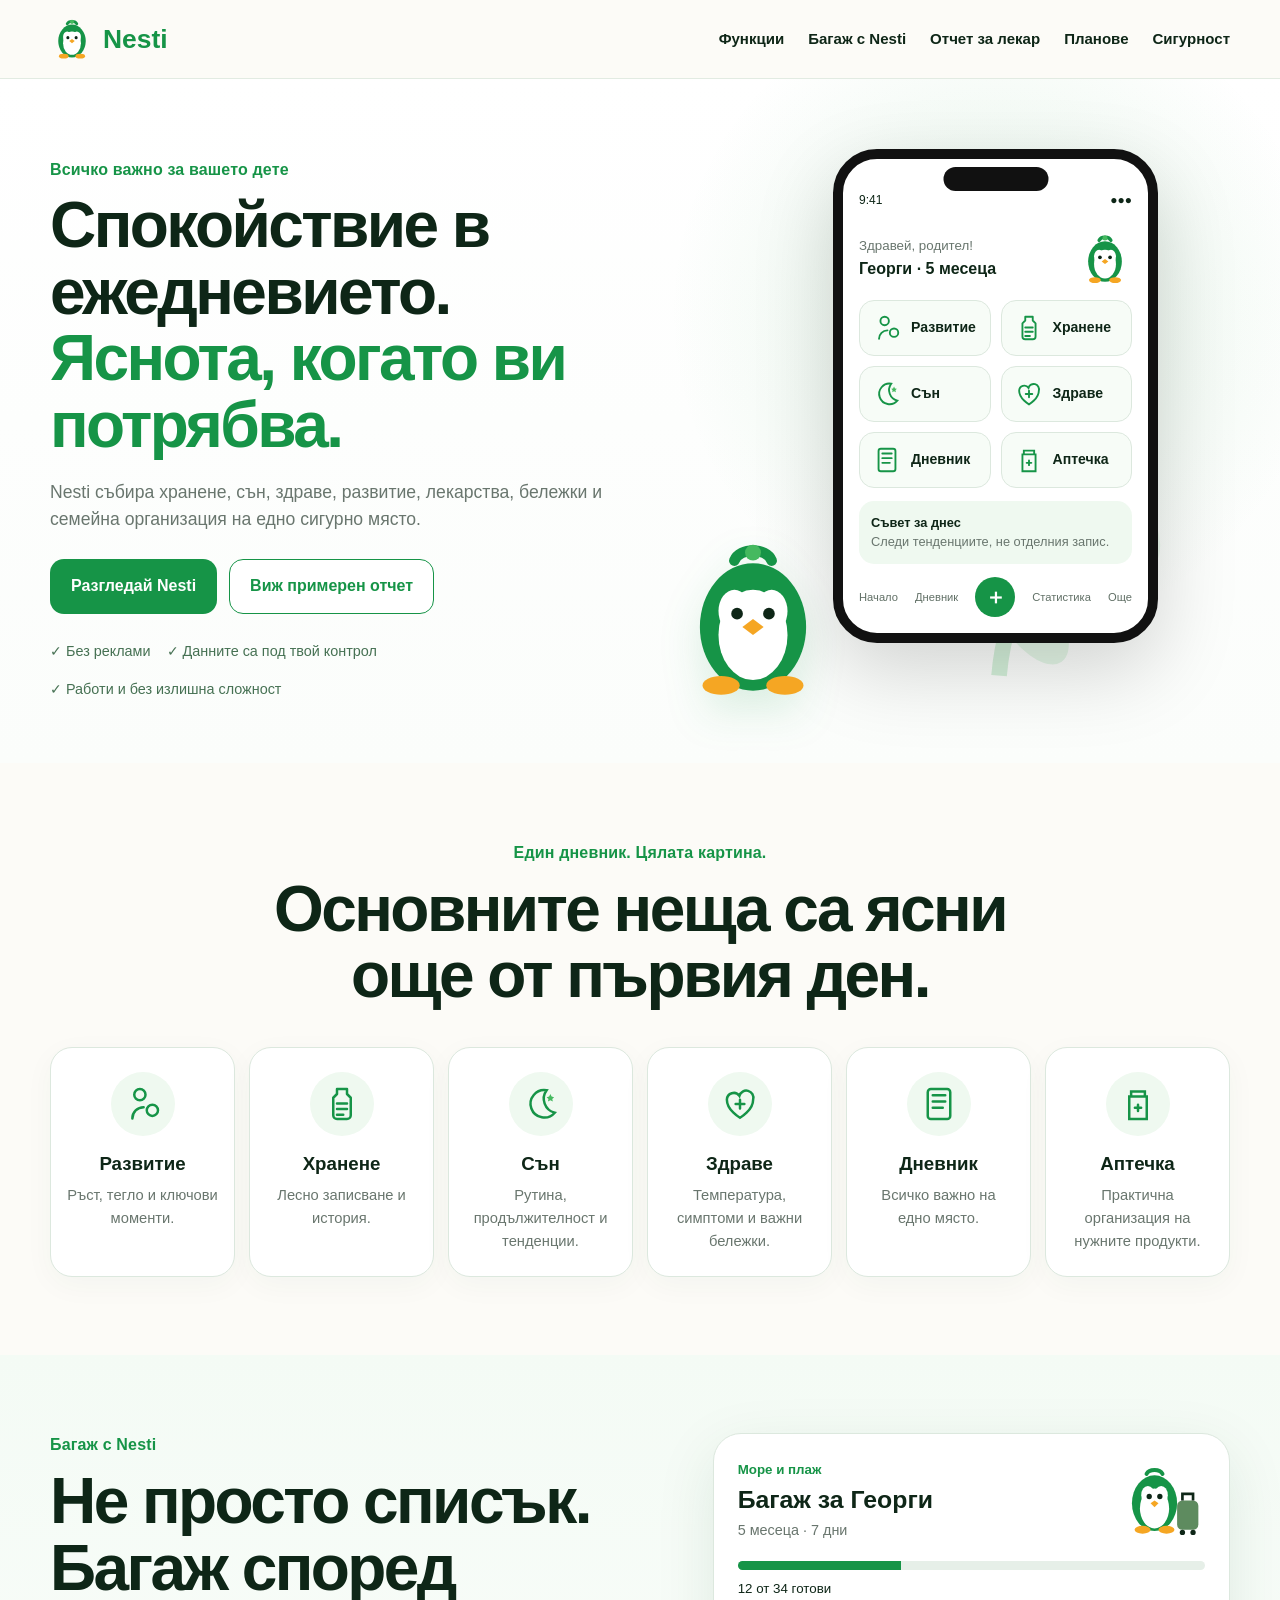
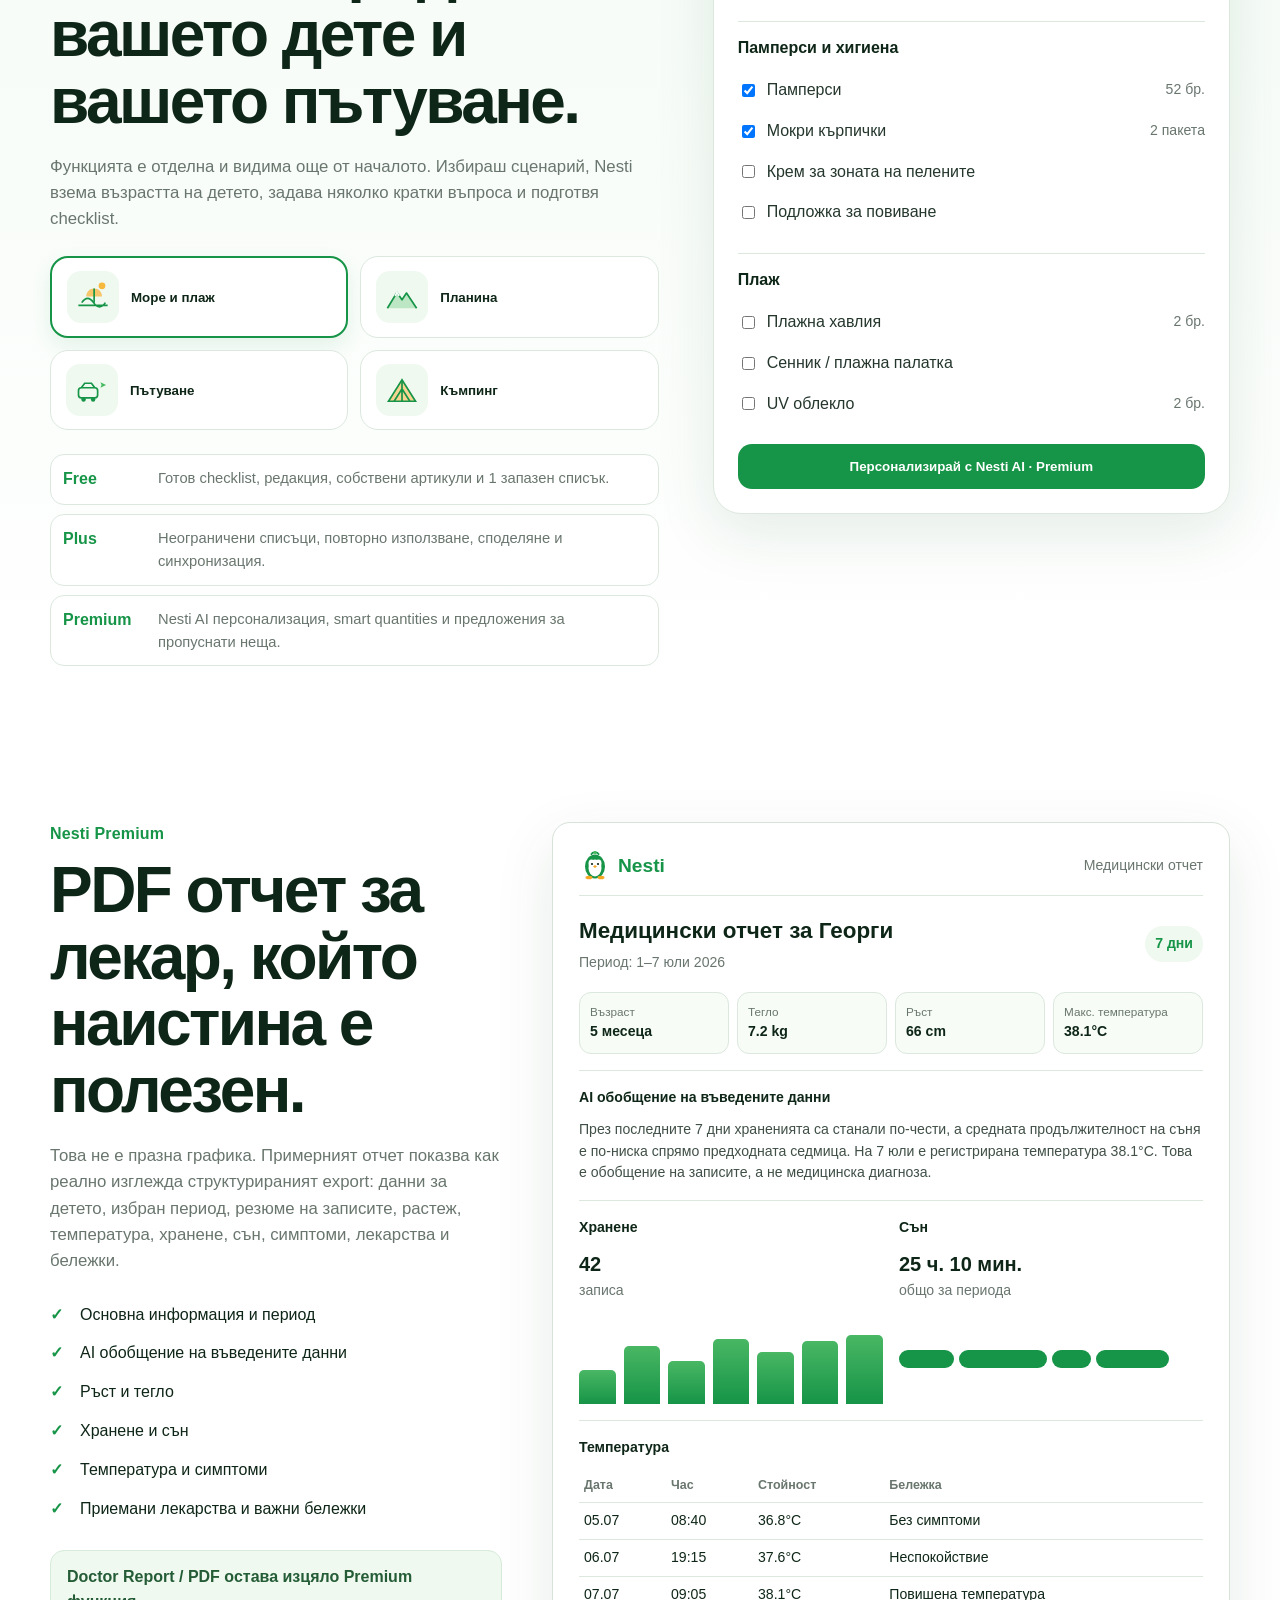
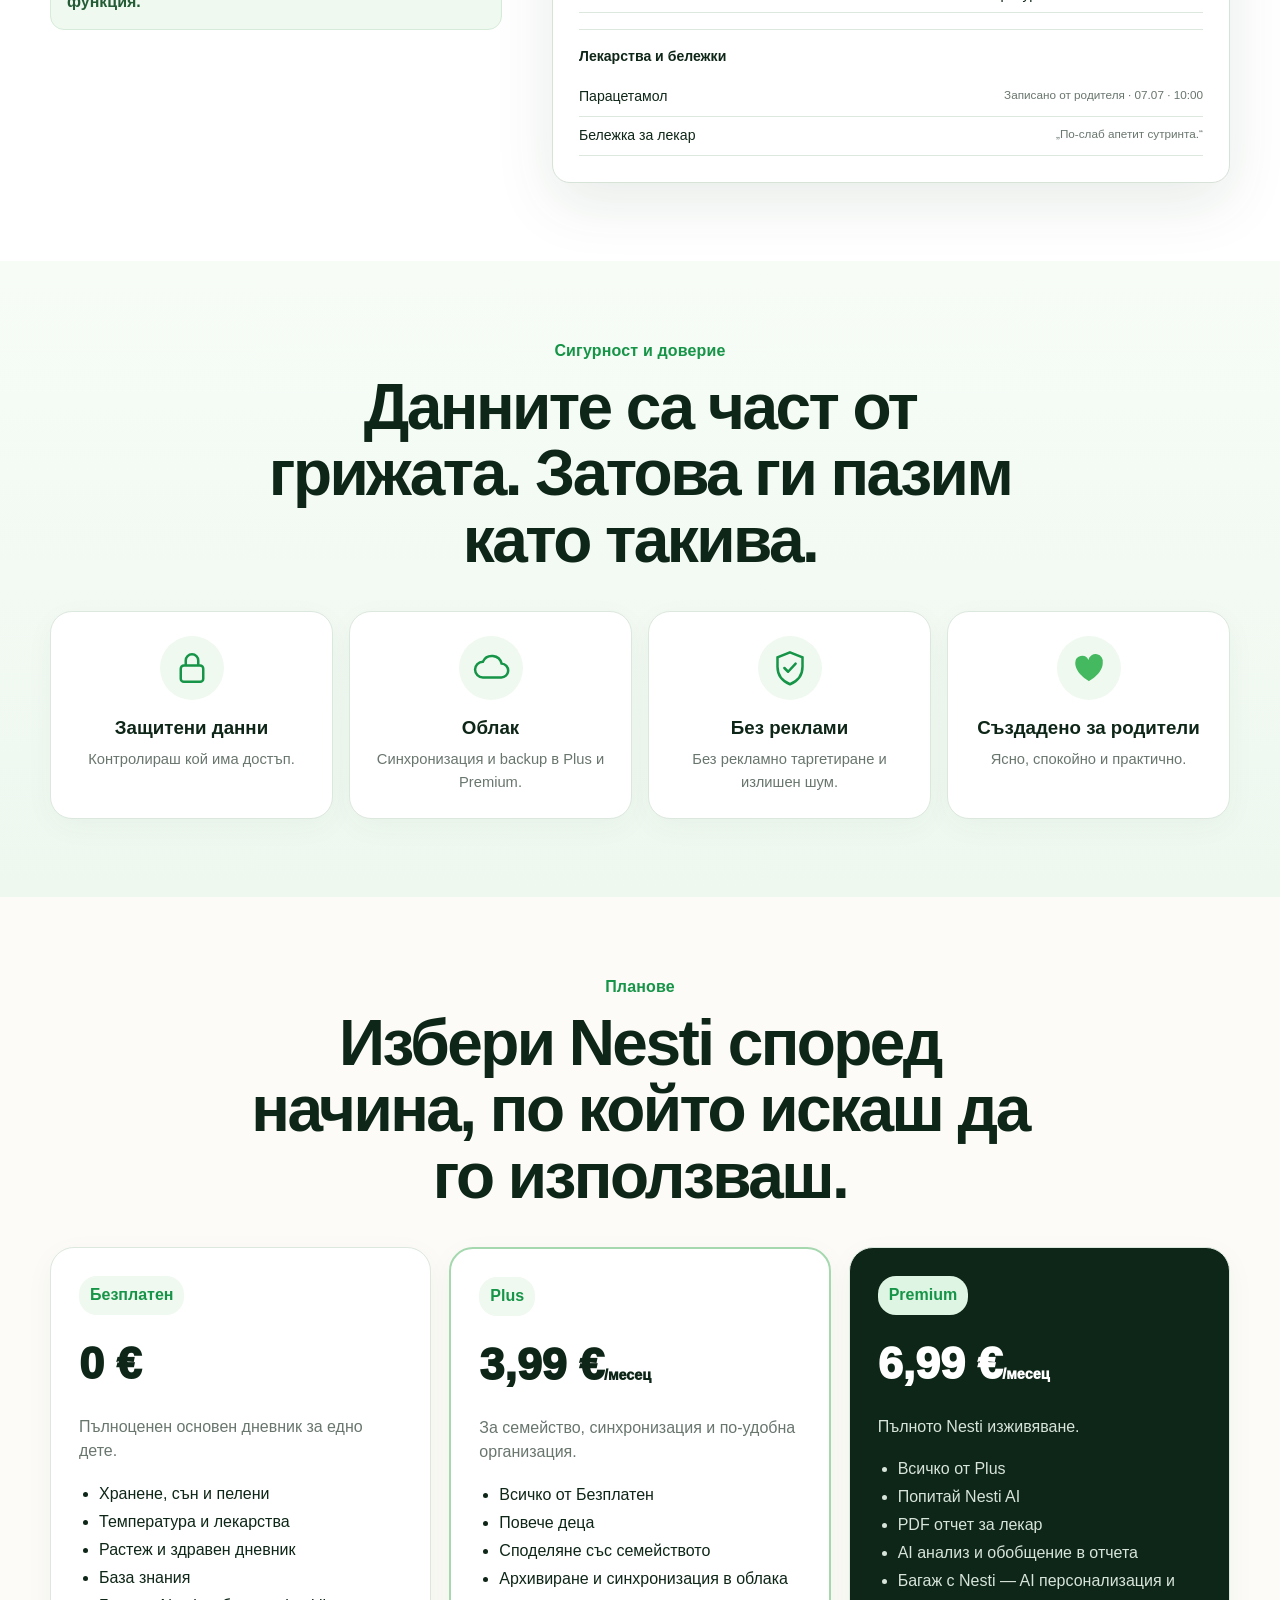
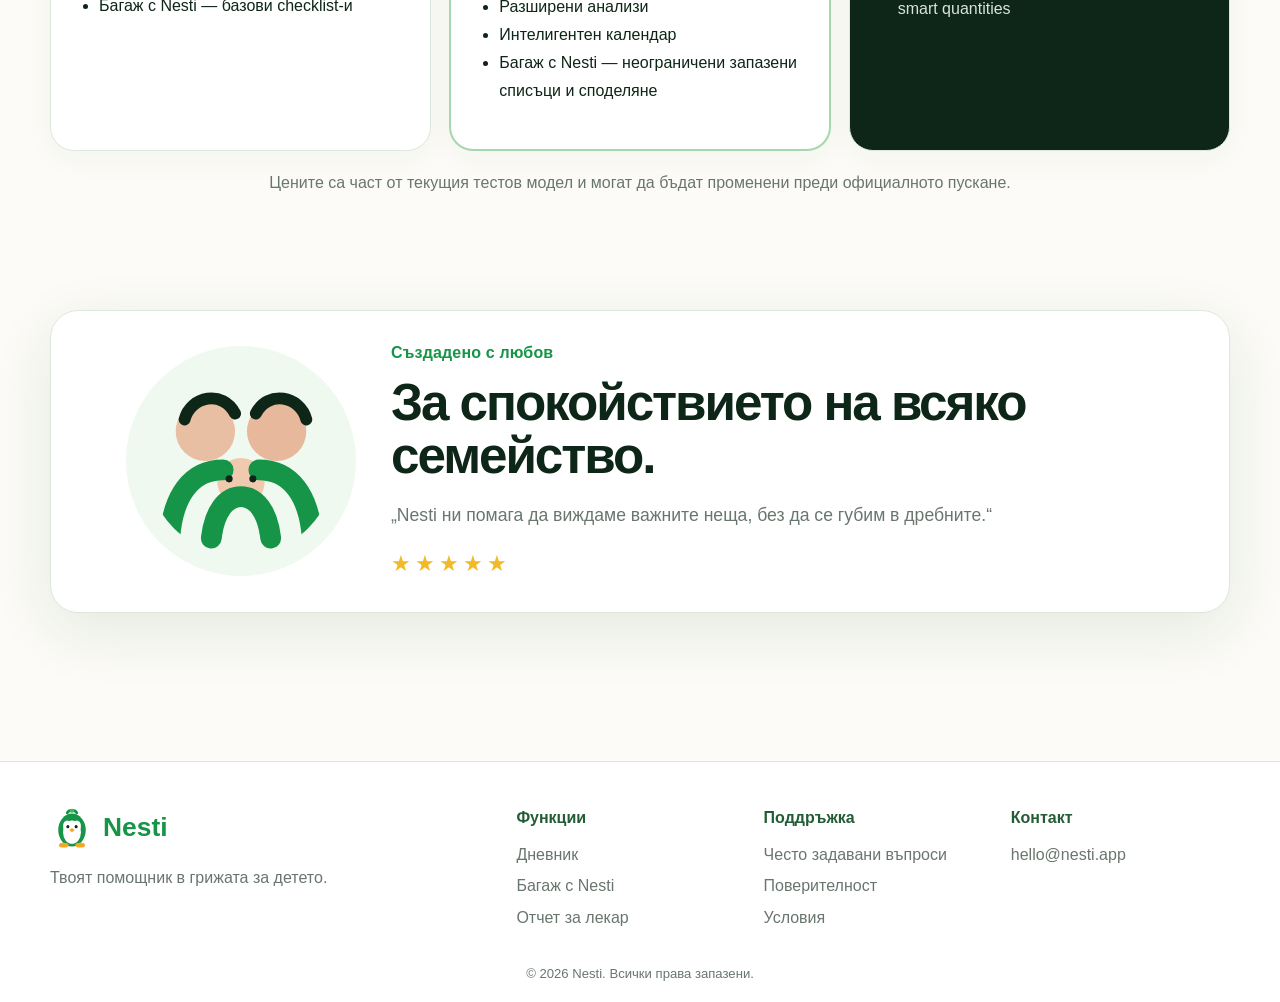
==== index.html @ 702dc248 "Add files via upload" ====
<!doctype html>
<html lang="bg">
<head>
<meta charset="utf-8">
<meta name="viewport" content="width=device-width,initial-scale=1,viewport-fit=cover">
<meta name="description" content="Nesti — помощник за родители: дневник, анализи, Багаж с Nesti и Premium PDF отчет за лекар.">
<title>Nesti — Твоят помощник в грижата за детето</title>
<link rel="stylesheet" href="styles.css">
</head>
<body>
<header class="site-header">
  <div class="container nav">
    <a class="brand" href="#home">
      <img src="assets/illustrations/nesti-mascot.svg" alt="">
      <span>Nesti</span>
    </a>
    <nav class="desktop-nav">
      <a href="#features">Функции</a>
      <a href="#packing">Багаж с Nesti</a>
      <a href="#doctor">Отчет за лекар</a>
      <a href="#pricing">Планове</a>
      <a href="#security">Сигурност</a>
    </nav>
    <button class="menu-btn" aria-label="Меню" aria-expanded="false"><span></span><span></span><span></span></button>
  </div>
  <nav class="mobile-nav">
    <a href="#features">Функции</a><a href="#packing">Багаж с Nesti</a><a href="#doctor">Отчет за лекар</a><a href="#pricing">Планове</a><a href="#security">Сигурност</a>
  </nav>
</header>

<main>
<section class="hero" id="home">
  <div class="container hero-grid">
    <div class="hero-copy">
      <span class="kicker">Всичко важно за вашето дете</span>
      <h1>Спокойствие в ежедневието.<br><strong>Яснота, когато ви потрябва.</strong></h1>
      <p>Nesti събира хранене, сън, здраве, развитие, лекарства, бележки и семейна организация на едно сигурно място.</p>
      <div class="hero-actions">
        <a class="btn primary" href="#pricing">Разгледай Nesti</a>
        <a class="btn ghost" href="#doctor">Виж примерен отчет</a>
      </div>
      <div class="trust-line"><span>✓ Без реклами</span><span>✓ Данните са под твой контрол</span><span>✓ Работи и без излишна сложност</span></div>
    </div>

    <div class="hero-stage">
      <img class="hero-leaves" src="assets/illustrations/leaves.svg" alt="">
      <div class="phone">
        <div class="phone-top"><span>9:41</span><span>●●●</span></div>
        <div class="app-head">
          <div><small>Здравей, родител!</small><strong>Георги · 5 месеца</strong></div>
          <img src="assets/illustrations/nesti-mascot.svg" alt="">
        </div>
        <div class="app-grid">
          <div><img src="assets/icons/development.svg"><span>Развитие</span></div>
          <div><img src="assets/icons/feeding.svg"><span>Хранене</span></div>
          <div><img src="assets/icons/sleep.svg"><span>Сън</span></div>
          <div><img src="assets/icons/health.svg"><span>Здраве</span></div>
          <div><img src="assets/icons/diary.svg"><span>Дневник</span></div>
          <div><img src="assets/icons/pharmacy.svg"><span>Аптечка</span></div>
        </div>
        <div class="phone-tip"><b>Съвет за днес</b><span>Следи тенденциите, не отделния запис.</span></div>
        <div class="phone-nav"><span>Начало</span><span>Дневник</span><b>＋</b><span>Статистика</span><span>Още</span></div>
      </div>
      <img class="hero-mascot" src="assets/illustrations/nesti-mascot.svg" alt="Nesti талисман">
    </div>
  </div>
</section>

<section class="features" id="features">
  <div class="container">
    <div class="section-head">
      <span class="kicker">Един дневник. Цялата картина.</span>
      <h2>Основните неща са ясни още от първия ден.</h2>
    </div>
    <div class="feature-grid">
      <article><img src="assets/icons/development.svg"><h3>Развитие</h3><p>Ръст, тегло и ключови моменти.</p></article>
      <article><img src="assets/icons/feeding.svg"><h3>Хранене</h3><p>Лесно записване и история.</p></article>
      <article><img src="assets/icons/sleep.svg"><h3>Сън</h3><p>Рутина, продължителност и тенденции.</p></article>
      <article><img src="assets/icons/health.svg"><h3>Здраве</h3><p>Температура, симптоми и важни бележки.</p></article>
      <article><img src="assets/icons/diary.svg"><h3>Дневник</h3><p>Всичко важно на едно място.</p></article>
      <article><img src="assets/icons/pharmacy.svg"><h3>Аптечка</h3><p>Практична организация на нужните продукти.</p></article>
    </div>
  </div>
</section>

<section class="packing" id="packing">
  <div class="container packing-layout">
    <div class="packing-copy">
      <span class="kicker">Багаж с Nesti</span>
      <h2>Не просто списък. Багаж според вашето дете и вашето пътуване.</h2>
      <p>Функцията е отделна и видима още от началото. Избираш сценарий, Nesti взема възрастта на детето, задава няколко кратки въпроса и подготвя checklist.</p>

      <div class="packing-scenarios">
        <button class="scenario active" data-scenario="beach"><img src="assets/icons/beach.svg"><span>Море и плаж</span></button>
        <button class="scenario" data-scenario="mountain"><img src="assets/icons/mountain.svg"><span>Планина</span></button>
        <button class="scenario" data-scenario="travel"><img src="assets/icons/travel.svg"><span>Пътуване</span></button>
        <button class="scenario" data-scenario="camping"><img src="assets/icons/camping.svg"><span>Къмпинг</span></button>
      </div>

      <div class="packing-plan">
        <div><b>Free</b><span>Готов checklist, редакция, собствени артикули и 1 запазен списък.</span></div>
        <div><b>Plus</b><span>Неограничени списъци, повторно използване, споделяне и синхронизация.</span></div>
        <div><b>Premium</b><span>Nesti AI персонализация, smart quantities и предложения за пропуснати неща.</span></div>
      </div>
    </div>

    <div class="packing-demo">
      <div class="packing-demo-head">
        <div><small id="scenarioLabel">Море и плаж</small><strong>Багаж за Георги</strong><span>5 месеца · 7 дни</span></div>
        <img src="assets/illustrations/packing-mascot.svg" alt="">
      </div>
      <div class="progress"><span style="width:35%"></span></div>
      <small>12 от 34 готови</small>
      <div class="check-group">
        <h4>Памперси и хигиена</h4>
        <label><input type="checkbox" checked> Памперси <em>52 бр.</em></label>
        <label><input type="checkbox" checked> Мокри кърпички <em>2 пакета</em></label>
        <label><input type="checkbox"> Крем за зоната на пелените</label>
        <label><input type="checkbox"> Подложка за повиване</label>
      </div>
      <div class="check-group">
        <h4 id="scenarioCategory">Плаж</h4>
        <label><input type="checkbox"> Плажна хавлия <em>2 бр.</em></label>
        <label><input type="checkbox"> Сенник / плажна палатка</label>
        <label><input type="checkbox"> UV облекло <em>2 бр.</em></label>
      </div>
      <button class="btn primary full">Персонализирай с Nesti AI · Premium</button>
    </div>
  </div>
</section>

<section class="doctor" id="doctor">
  <div class="container doctor-grid">
    <div class="doctor-copy">
      <span class="kicker">Nesti Premium</span>
      <h2>PDF отчет за лекар, който наистина е полезен.</h2>
      <p>Това не е празна графика. Примерният отчет показва как реално изглежда структурираният export: данни за детето, избран период, резюме на записите, растеж, температура, хранене, сън, симптоми, лекарства и бележки.</p>
      <ul class="clean-list">
        <li>Основна информация и период</li>
        <li>AI обобщение на въведените данни</li>
        <li>Ръст и тегло</li>
        <li>Хранене и сън</li>
        <li>Температура и симптоми</li>
        <li>Приемани лекарства и важни бележки</li>
      </ul>
      <div class="premium-note">Doctor Report / PDF остава изцяло Premium функция.</div>
    </div>

    <div class="report">
      <div class="report-header">
        <div class="report-brand"><img src="assets/illustrations/nesti-mascot.svg"><span>Nesti</span></div>
        <span>Медицински отчет</span>
      </div>

      <div class="report-title">
        <div><h3>Медицински отчет за Георги</h3><p>Период: 1–7 юли 2026</p></div>
        <div class="report-badge">7 дни</div>
      </div>

      <div class="report-meta">
        <div><small>Възраст</small><b>5 месеца</b></div>
        <div><small>Тегло</small><b>7.2 kg</b></div>
        <div><small>Ръст</small><b>66 cm</b></div>
        <div><small>Макс. температура</small><b>38.1°C</b></div>
      </div>

      <div class="report-section">
        <h4>AI обобщение на въведените данни</h4>
        <p>През последните 7 дни храненията са станали по-чести, а средната продължителност на съня е по-ниска спрямо предходната седмица. На 7 юли е регистрирана температура 38.1°C. Това е обобщение на записите, а не медицинска диагноза.</p>
      </div>

      <div class="report-section two-col">
        <div>
          <h4>Хранене</h4>
          <div class="metric"><b>42</b><span>записа</span></div>
          <div class="bars"><i style="height:38%"></i><i style="height:64%"></i><i style="height:48%"></i><i style="height:72%"></i><i style="height:58%"></i><i style="height:70%"></i><i style="height:76%"></i></div>
        </div>
        <div>
          <h4>Сън</h4>
          <div class="metric"><b>25 ч. 10 мин.</b><span>общо за периода</span></div>
          <div class="sleep-strip"><i style="width:18%"></i><i style="width:29%"></i><i style="width:13%"></i><i style="width:24%"></i></div>
        </div>
      </div>

      <div class="report-section">
        <h4>Температура</h4>
        <table><thead><tr><th>Дата</th><th>Час</th><th>Стойност</th><th>Бележка</th></tr></thead>
        <tbody><tr><td>05.07</td><td>08:40</td><td>36.8°C</td><td>Без симптоми</td></tr>
        <tr><td>06.07</td><td>19:15</td><td>37.6°C</td><td>Неспокойствие</td></tr>
        <tr><td>07.07</td><td>09:05</td><td>38.1°C</td><td>Повишена температура</td></tr></tbody></table>
      </div>

      <div class="report-section">
        <h4>Лекарства и бележки</h4>
        <div class="medicine-row"><span>Парацетамол</span><small>Записано от родителя · 07.07 · 10:00</small></div>
        <div class="medicine-row"><span>Бележка за лекар</span><small>„По-слаб апетит сутринта.“</small></div>
      </div>
    </div>
  </div>
</section>

<section class="security" id="security">
  <div class="container">
    <div class="section-head"><span class="kicker">Сигурност и доверие</span><h2>Данните са част от грижата. Затова ги пазим като такива.</h2></div>
    <div class="security-grid">
      <article><img src="assets/icons/lock.svg"><h3>Защитени данни</h3><p>Контролираш кой има достъп.</p></article>
      <article><img src="assets/icons/cloud.svg"><h3>Облак</h3><p>Синхронизация и backup в Plus и Premium.</p></article>
      <article><img src="assets/icons/shield.svg"><h3>Без реклами</h3><p>Без рекламно таргетиране и излишен шум.</p></article>
      <article><img src="assets/icons/heart.svg"><h3>Създадено за родители</h3><p>Ясно, спокойно и практично.</p></article>
    </div>
  </div>
</section>

<section class="pricing" id="pricing">
  <div class="container">
    <div class="section-head"><span class="kicker">Планове</span><h2>Избери Nesti според начина, по който искаш да го използваш.</h2></div>
    <div class="pricing-grid">
      <article>
        <span class="plan">Безплатен</span><div class="price">0 €</div>
        <p>Пълноценен основен дневник за едно дете.</p>
        <ul><li>Хранене, сън и пелени</li><li>Температура и лекарства</li><li>Растеж и здравен дневник</li><li>База знания</li><li>Багаж с Nesti — базови checklist-и</li></ul>
      </article>
      <article class="plus">
        <span class="plan">Plus</span><div class="price">3,99 €<small>/месец</small></div>
        <p>За семейство, синхронизация и по-удобна организация.</p>
        <ul><li>Всичко от Безплатен</li><li>Повече деца</li><li>Споделяне със семейството</li><li>Архивиране и синхронизация в облака</li><li>Разширени анализи</li><li>Интелигентен календар</li><li>Багаж с Nesti — неограничени запазени списъци и споделяне</li></ul>
      </article>
      <article class="premium">
        <span class="plan">Premium</span><div class="price">6,99 €<small>/месец</small></div>
        <p>Пълното Nesti изживяване.</p>
        <ul><li>Всичко от Plus</li><li>Попитай Nesti AI</li><li>PDF отчет за лекар</li><li>AI анализ и обобщение в отчета</li><li>Багаж с Nesti — AI персонализация и smart quantities</li></ul>
      </article>
    </div>
    <p class="price-note">Цените са част от текущия тестов модел и могат да бъдат променени преди официалното пускане.</p>
  </div>
</section>

<section class="family">
  <div class="container family-card">
    <img src="assets/illustrations/family.svg" alt="Семейство">
    <div><span class="kicker">Създадено с любов</span><h2>За спокойствието на всяко семейство.</h2><p>„Nesti ни помага да виждаме важните неща, без да се губим в дребните.“</p><div class="stars">★★★★★</div></div>
  </div>
</section>
</main>

<footer>
  <div class="container footer-grid">
    <div class="footer-brand"><div class="brand"><img src="assets/illustrations/nesti-mascot.svg"><span>Nesti</span></div><p>Твоят помощник в грижата за детето.</p></div>
    <div><h4>Функции</h4><a href="#features">Дневник</a><a href="#packing">Багаж с Nesti</a><a href="#doctor">Отчет за лекар</a></div>
    <div><h4>Поддръжка</h4><a href="support.html">Често задавани въпроси</a><a href="privacy.html">Поверителност</a><a href="terms.html">Условия</a></div>
    <div><h4>Контакт</h4><a href="mailto:hello@nesti.app">hello@nesti.app</a></div>
  </div>
  <div class="copy">© 2026 Nesti. Всички права запазени.</div>
</footer>

<script src="script.js"></script>
</body>
</html>
---- styles.css ----
:root{--g:#169447;--g2:#49B764;--dark:#0E2617;--mut:#69766E;--soft:#EFF9F0;--soft2:#F7FCF7;--cream:#FCFBF7;--line:#DCE8DE;--gold:#F2B928;--shadow:0 18px 60px rgba(18,78,41,.10)}*{box-sizing:border-box}html{scroll-behavior:smooth}body{margin:0;font-family:Inter,-apple-system,BlinkMacSystemFont,"Segoe UI",sans-serif;background:var(--cream);color:var(--dark);line-height:1.55}img{display:block;max-width:100%}a{text-decoration:none;color:inherit}.container{width:min(1180px,calc(100% - 32px));margin:auto}.site-header{position:sticky;top:0;z-index:30;background:rgba(252,251,247,.94);backdrop-filter:blur(14px);border-bottom:1px solid rgba(220,232,222,.8)}.nav{height:78px;display:flex;align-items:center;gap:26px}.brand{display:flex;align-items:center;gap:9px;font-weight:900;color:var(--g);font-size:1.65rem}.brand img{width:44px;height:44px}.desktop-nav{display:flex;margin-left:auto;gap:24px;font-weight:750;font-size:.94rem}.desktop-nav a:hover{color:var(--g)}.menu-btn{display:none;margin-left:auto;width:48px;height:48px;border:1px solid var(--line);border-radius:15px;background:#fff;padding:12px}.menu-btn span{display:block;height:3px;background:var(--g);border-radius:3px;margin:5px}.mobile-nav{display:none}.hero{padding:70px 0 54px;background:radial-gradient(circle at 78% 34%,rgba(73,183,100,.14),transparent 30%),linear-gradient(180deg,#fff,#fbfdfb)}.hero-grid{display:grid;grid-template-columns:1fr 1fr;gap:56px;align-items:center}.kicker{color:var(--g);font-weight:900;letter-spacing:.01em}.hero h1,.section-head h2,.packing h2,.doctor h2,.family h2{font-size:clamp(2.5rem,5vw,4.7rem);line-height:1.04;letter-spacing:-.04em;margin:10px 0 20px}.hero h1 strong{color:var(--g)}.hero-copy>p{font-size:1.1rem;color:var(--mut);max-width:620px}.hero-actions{display:flex;gap:12px;margin:26px 0}.btn{display:inline-flex;align-items:center;justify-content:center;border-radius:14px;padding:14px 20px;font-weight:850;border:1px solid transparent;cursor:pointer}.primary{background:var(--g);color:#fff}.ghost{border-color:var(--g);color:var(--g);background:#fff}.full{width:100%}.trust-line{display:flex;gap:16px;flex-wrap:wrap;color:#467153;font-size:.9rem}.hero-stage{position:relative;min-height:560px}.hero-leaves{position:absolute;width:250px;right:20px;bottom:10px;opacity:.85}.phone{position:absolute;right:72px;top:0;width:325px;background:#fff;border:10px solid #111;border-radius:44px;padding:20px 16px 16px;box-shadow:0 28px 80px rgba(0,0,0,.17)}.phone:before{content:"";position:absolute;top:8px;left:50%;transform:translateX(-50%);width:105px;height:24px;background:#111;border-radius:20px}.phone-top{display:flex;justify-content:space-between;font-size:.75rem;margin-top:12px}.app-head{display:flex;justify-content:space-between;align-items:center;margin:22px 0 14px}.app-head div{display:flex;flex-direction:column}.app-head small{color:var(--mut)}.app-head img{width:54px}.app-grid{display:grid;grid-template-columns:repeat(2,1fr);gap:10px}.app-grid div{border:1px solid var(--line);background:var(--soft2);border-radius:15px;padding:12px;display:flex;align-items:center;gap:9px;font-size:.88rem;font-weight:800}.app-grid img{width:30px;height:30px}.phone-tip{margin:13px 0;background:var(--soft);border-radius:15px;padding:12px;display:flex;flex-direction:column;font-size:.8rem}.phone-tip span{color:var(--mut)}.phone-nav{display:flex;justify-content:space-between;align-items:center;font-size:.7rem;color:#617066}.phone-nav b{width:40px;height:40px;border-radius:50%;display:grid;place-items:center;background:var(--g);color:#fff;font-size:1.3rem}.hero-mascot{position:absolute;left:0;bottom:5px;width:170px;filter:drop-shadow(0 18px 20px rgba(22,148,71,.14))}.features,.security,.pricing,.family,.packing,.doctor{padding:78px 0}.section-head{text-align:center;max-width:780px;margin:0 auto 38px}.feature-grid{display:grid;grid-template-columns:repeat(6,1fr);gap:14px}.feature-grid article,.security-grid article{background:#fff;border:1px solid var(--line);border-radius:22px;padding:24px 16px;text-align:center;box-shadow:0 8px 30px rgba(25,77,43,.04)}.feature-grid img,.security-grid img{width:64px;height:64px;margin:0 auto 13px;background:var(--soft);padding:12px;border-radius:50%}.feature-grid h3,.security-grid h3{margin:0 0 6px}.feature-grid p,.security-grid p{margin:0;color:var(--mut);font-size:.92rem}.packing{background:linear-gradient(180deg,#F4FBF5,#fff)}.packing-layout{display:grid;grid-template-columns:1fr .85fr;gap:54px;align-items:start}.packing-copy p{color:var(--mut);font-size:1.05rem}.packing-scenarios{display:grid;grid-template-columns:repeat(2,1fr);gap:12px;margin:24px 0}.scenario{display:flex;align-items:center;gap:12px;border:1px solid var(--line);border-radius:18px;background:#fff;padding:13px 15px;font-weight:850;color:var(--dark);cursor:pointer}.scenario img{width:52px;height:52px;background:var(--soft);border-radius:14px;padding:8px}.scenario.active{border:2px solid var(--g);box-shadow:0 8px 20px rgba(22,148,71,.10)}.packing-plan{display:grid;gap:9px}.packing-plan div{display:grid;grid-template-columns:85px 1fr;gap:10px;padding:12px;border-radius:14px;background:#fff;border:1px solid var(--line)}.packing-plan b{color:var(--g)}.packing-plan span{color:var(--mut);font-size:.92rem}.packing-demo{background:#fff;border:1px solid var(--line);border-radius:28px;padding:24px;box-shadow:var(--shadow)}.packing-demo-head{display:flex;justify-content:space-between;align-items:center}.packing-demo-head div{display:flex;flex-direction:column}.packing-demo-head small{color:var(--g);font-weight:900}.packing-demo-head strong{font-size:1.55rem}.packing-demo-head span{color:var(--mut);font-size:.9rem}.packing-demo-head img{width:85px}.progress{height:9px;background:#E6EFE8;border-radius:8px;margin:18px 0 6px;overflow:hidden}.progress span{display:block;height:100%;background:var(--g)}.check-group{margin:20px 0;border-top:1px solid var(--line);padding-top:14px}.check-group h4{margin:0 0 9px}.check-group label{display:flex;align-items:center;gap:9px;padding:8px 0;color:#25372D}.check-group em{margin-left:auto;color:var(--mut);font-style:normal;font-size:.88rem}.doctor{background:#fff}.doctor-grid{display:grid;grid-template-columns:.8fr 1.2fr;gap:50px;align-items:start}.doctor-copy p{color:var(--mut);font-size:1.05rem}.clean-list{list-style:none;padding:0;margin:22px 0}.clean-list li{padding:7px 0 7px 30px;position:relative}.clean-list li:before{content:"✓";position:absolute;left:0;color:var(--g);font-weight:900}.premium-note{background:var(--soft);border:1px solid #D6EBD9;padding:14px 16px;border-radius:14px;color:#245C36;font-weight:800}.report{background:#fff;border:1px solid #D7E2D8;border-radius:18px;padding:26px;box-shadow:0 20px 60px rgba(18,65,34,.10);font-size:.88rem}.report-header,.report-title{display:flex;align-items:center;justify-content:space-between}.report-header{border-bottom:1px solid var(--line);padding-bottom:14px;color:var(--mut)}.report-brand{display:flex;align-items:center;gap:7px;font-size:1.2rem;font-weight:900;color:var(--g)}.report-brand img{width:32px}.report-title{padding:18px 0}.report-title h3{margin:0 0 3px;font-size:1.4rem}.report-title p{margin:0;color:var(--mut)}.report-badge{background:var(--soft);color:var(--g);font-weight:900;padding:7px 10px;border-radius:20px}.report-meta{display:grid;grid-template-columns:repeat(4,1fr);gap:8px}.report-meta div{background:var(--soft2);border:1px solid var(--line);border-radius:12px;padding:10px;display:flex;flex-direction:column}.report-meta small{color:var(--mut)}.report-section{border-top:1px solid var(--line);padding-top:16px;margin-top:16px}.report-section h4{margin:0 0 10px}.report-section p{margin:0;color:#405047}.report-section.two-col{display:grid;grid-template-columns:1fr 1fr;gap:16px}.metric{display:flex;flex-direction:column;margin-bottom:12px}.metric b{font-size:1.25rem}.metric span{color:var(--mut)}.bars{height:90px;display:flex;align-items:flex-end;gap:8px}.bars i{flex:1;background:linear-gradient(var(--g2),var(--g));border-radius:5px 5px 0 0}.sleep-strip{display:flex;gap:5px;align-items:center;height:90px}.sleep-strip i{height:18px;background:var(--g);border-radius:10px}.report table{width:100%;border-collapse:collapse}.report th,.report td{text-align:left;border-bottom:1px solid var(--line);padding:7px 5px}.report th{color:var(--mut);font-size:.78rem}.medicine-row{display:flex;justify-content:space-between;gap:12px;padding:8px 0;border-bottom:1px solid var(--line)}.medicine-row small{color:var(--mut)}.security{background:linear-gradient(180deg,#F7FCF7,#EEF8EF)}.security-grid{display:grid;grid-template-columns:repeat(4,1fr);gap:16px}.pricing-grid{display:grid;grid-template-columns:repeat(3,1fr);gap:18px}.pricing-grid article{background:#fff;border:1px solid var(--line);border-radius:24px;padding:28px;box-shadow:0 8px 30px rgba(25,77,43,.04)}.pricing-grid .plus{border:2px solid #A5D8AF}.pricing-grid .premium{background:var(--dark);color:#fff}.pricing-grid .premium p,.pricing-grid .premium li{color:#D7E4DA}.plan{display:inline-block;background:var(--soft);color:var(--g);font-weight:900;border-radius:18px;padding:7px 11px}.premium .plan{background:#DDF5E2}.price{font-size:2.8rem;font-weight:950;margin:14px 0}.price small{font-size:.9rem}.pricing-grid p{color:var(--mut)}.pricing-grid ul{padding-left:20px;line-height:1.75}.price-note{text-align:center;color:var(--mut);margin-top:20px}.family{padding-top:20px}.family-card{display:grid;grid-template-columns:300px 1fr;align-items:center;background:#fff;border:1px solid var(--line);border-radius:28px;padding:30px 40px;box-shadow:var(--shadow)}.family-card>img{width:230px;margin:auto;background:var(--soft);border-radius:50%;padding:20px}.family-card h2{font-size:clamp(2rem,4vw,3.7rem)}.family-card p{color:var(--mut);font-size:1.1rem}.stars{color:var(--gold);font-size:1.4rem;letter-spacing:4px}footer{margin-top:70px;background:#fff;border-top:1px solid var(--line);padding:44px 0 18px}.footer-grid{display:grid;grid-template-columns:2fr 1fr 1fr 1fr;gap:28px}.footer-brand p{color:var(--mut)}footer h4{color:#245C36;margin:0 0 12px}footer a{display:block;color:var(--mut);margin:7px 0}.copy{text-align:center;color:var(--mut);font-size:.82rem;margin-top:26px}
@media(max-width:980px){.desktop-nav{display:none}.menu-btn{display:block}.mobile-nav{position:fixed;top:84px;left:14px;right:14px;display:none;flex-direction:column;background:#fff;border:1px solid var(--line);border-radius:18px;padding:12px;box-shadow:var(--shadow);z-index:31}.mobile-nav.open{display:flex}.mobile-nav a{padding:11px 8px;font-weight:800}.hero-grid,.packing-layout,.doctor-grid{grid-template-columns:1fr}.hero{padding-top:44px}.hero-stage{min-height:540px;margin-top:20px}.phone{left:50%;right:auto;transform:translateX(-50%)}.hero-mascot{left:7%;width:135px}.feature-grid{grid-template-columns:repeat(3,1fr)}.security-grid{grid-template-columns:repeat(2,1fr)}.pricing-grid{grid-template-columns:1fr}.family-card{grid-template-columns:1fr;text-align:center}.footer-grid{grid-template-columns:1fr 1fr}.report-meta{grid-template-columns:repeat(2,1fr)}}@media(max-width:640px){.container{width:min(100% - 22px,1180px)}.nav{height:72px}.brand{font-size:1.4rem}.brand img{width:38px;height:38px}.hero{padding:34px 0 36px}.hero h1,.section-head h2,.packing h2,.doctor h2,.family h2{font-size:2.35rem}.hero-actions{flex-direction:column}.btn{width:100%}.trust-line{flex-direction:column;gap:6px}.hero-stage{min-height:500px}.phone{width:292px;border-width:8px;border-radius:38px}.hero-mascot{width:110px;bottom:10px}.features,.security,.pricing,.family,.packing,.doctor{padding:52px 0}.feature-grid{grid-template-columns:repeat(2,1fr);gap:10px}.feature-grid article{padding:18px 10px}.feature-grid img{width:58px;height:58px}.feature-grid h3{font-size:1rem}.feature-grid p{font-size:.82rem}.packing-scenarios{grid-template-columns:1fr 1fr}.scenario{padding:10px}.scenario img{width:44px;height:44px}.scenario span{font-size:.87rem}.packing-plan div{grid-template-columns:68px 1fr}.packing-demo{padding:18px}.packing-demo-head img{width:70px}.report{padding:16px;font-size:.78rem}.report-title{align-items:flex-start;gap:12px}.report-title h3{font-size:1.15rem}.report-meta{grid-template-columns:1fr 1fr}.report-section.two-col{grid-template-columns:1fr}.report table{font-size:.72rem}.medicine-row{flex-direction:column}.security-grid{grid-template-columns:1fr 1fr;gap:10px}.security-grid article{padding:17px 10px}.security-grid img{width:56px;height:56px}.security-grid h3{font-size:.95rem}.security-grid p{font-size:.8rem}.family-card{padding:24px 18px}.family-card>img{width:170px}.footer-grid{grid-template-columns:1fr;text-align:center}.footer-grid .brand{justify-content:center}.footer-brand p{max-width:280px;margin:10px auto}.footer-grid h4,.footer-grid a{text-align:center}}
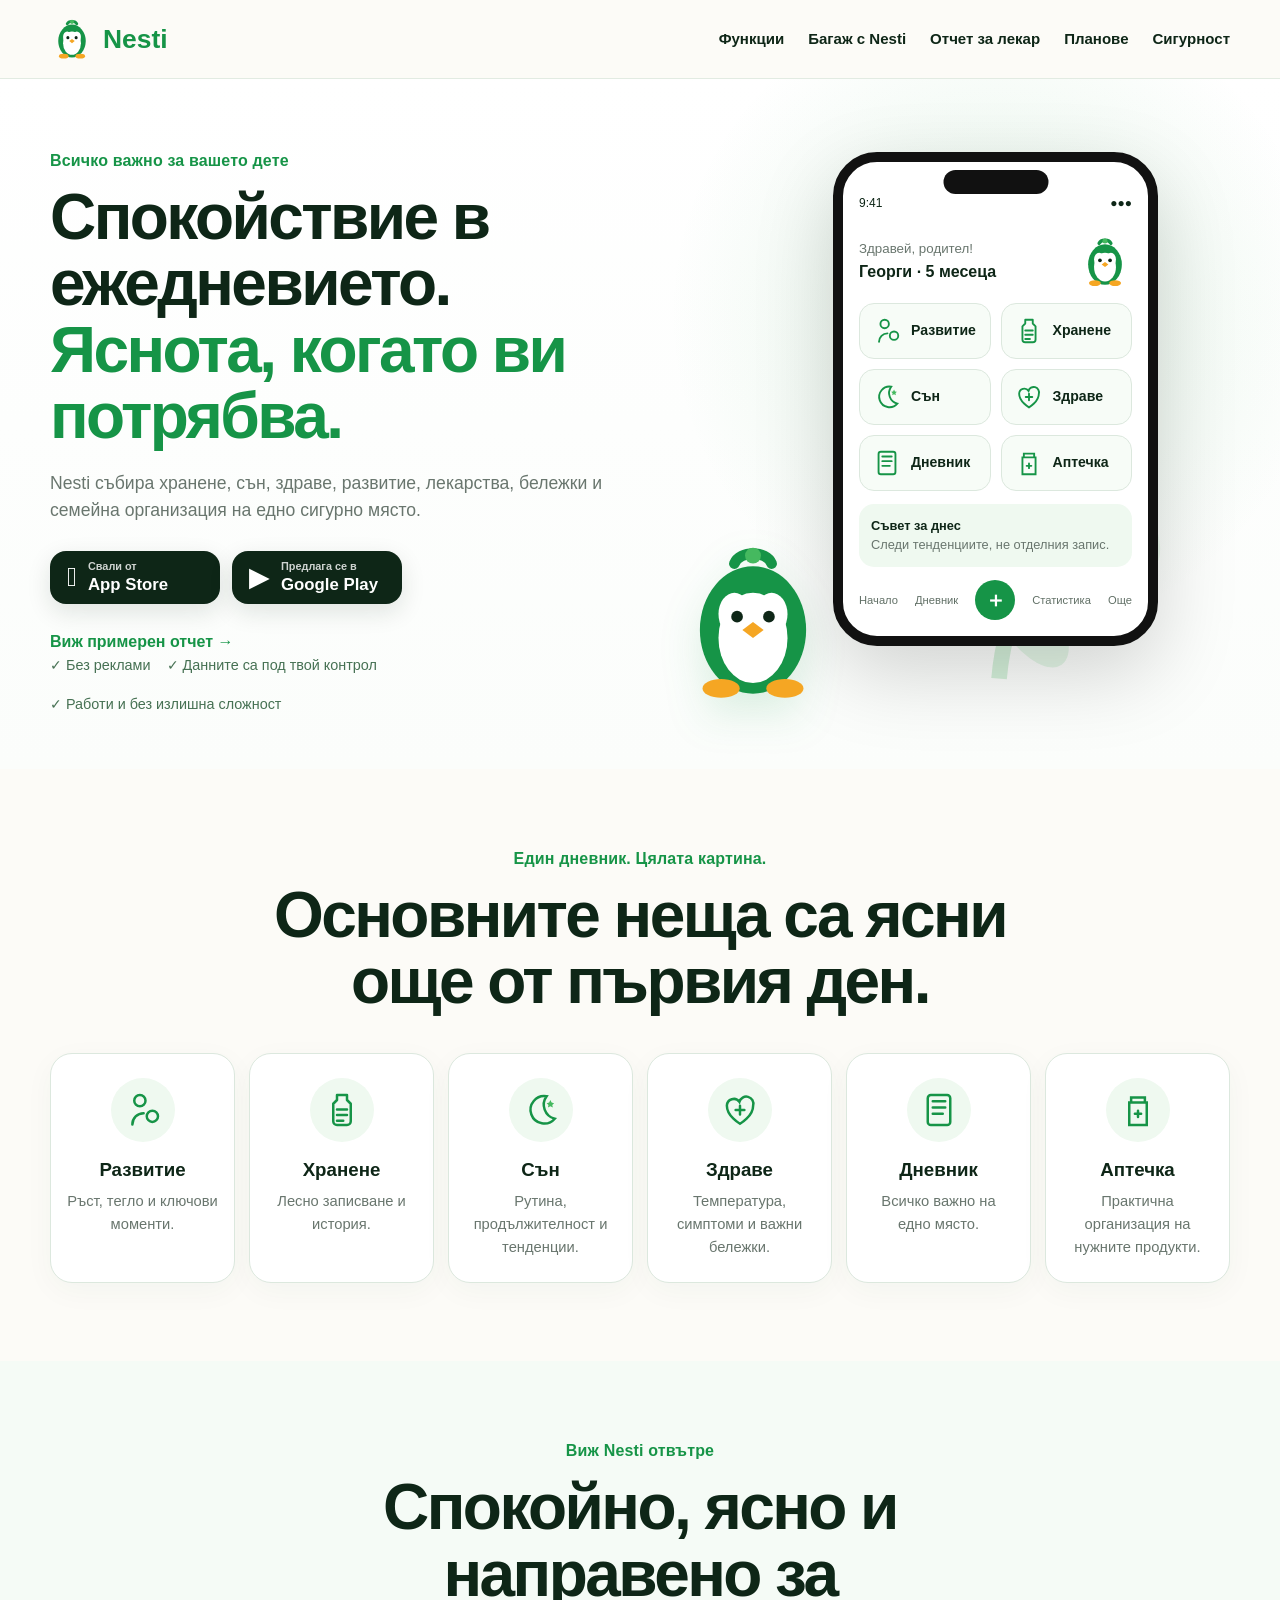
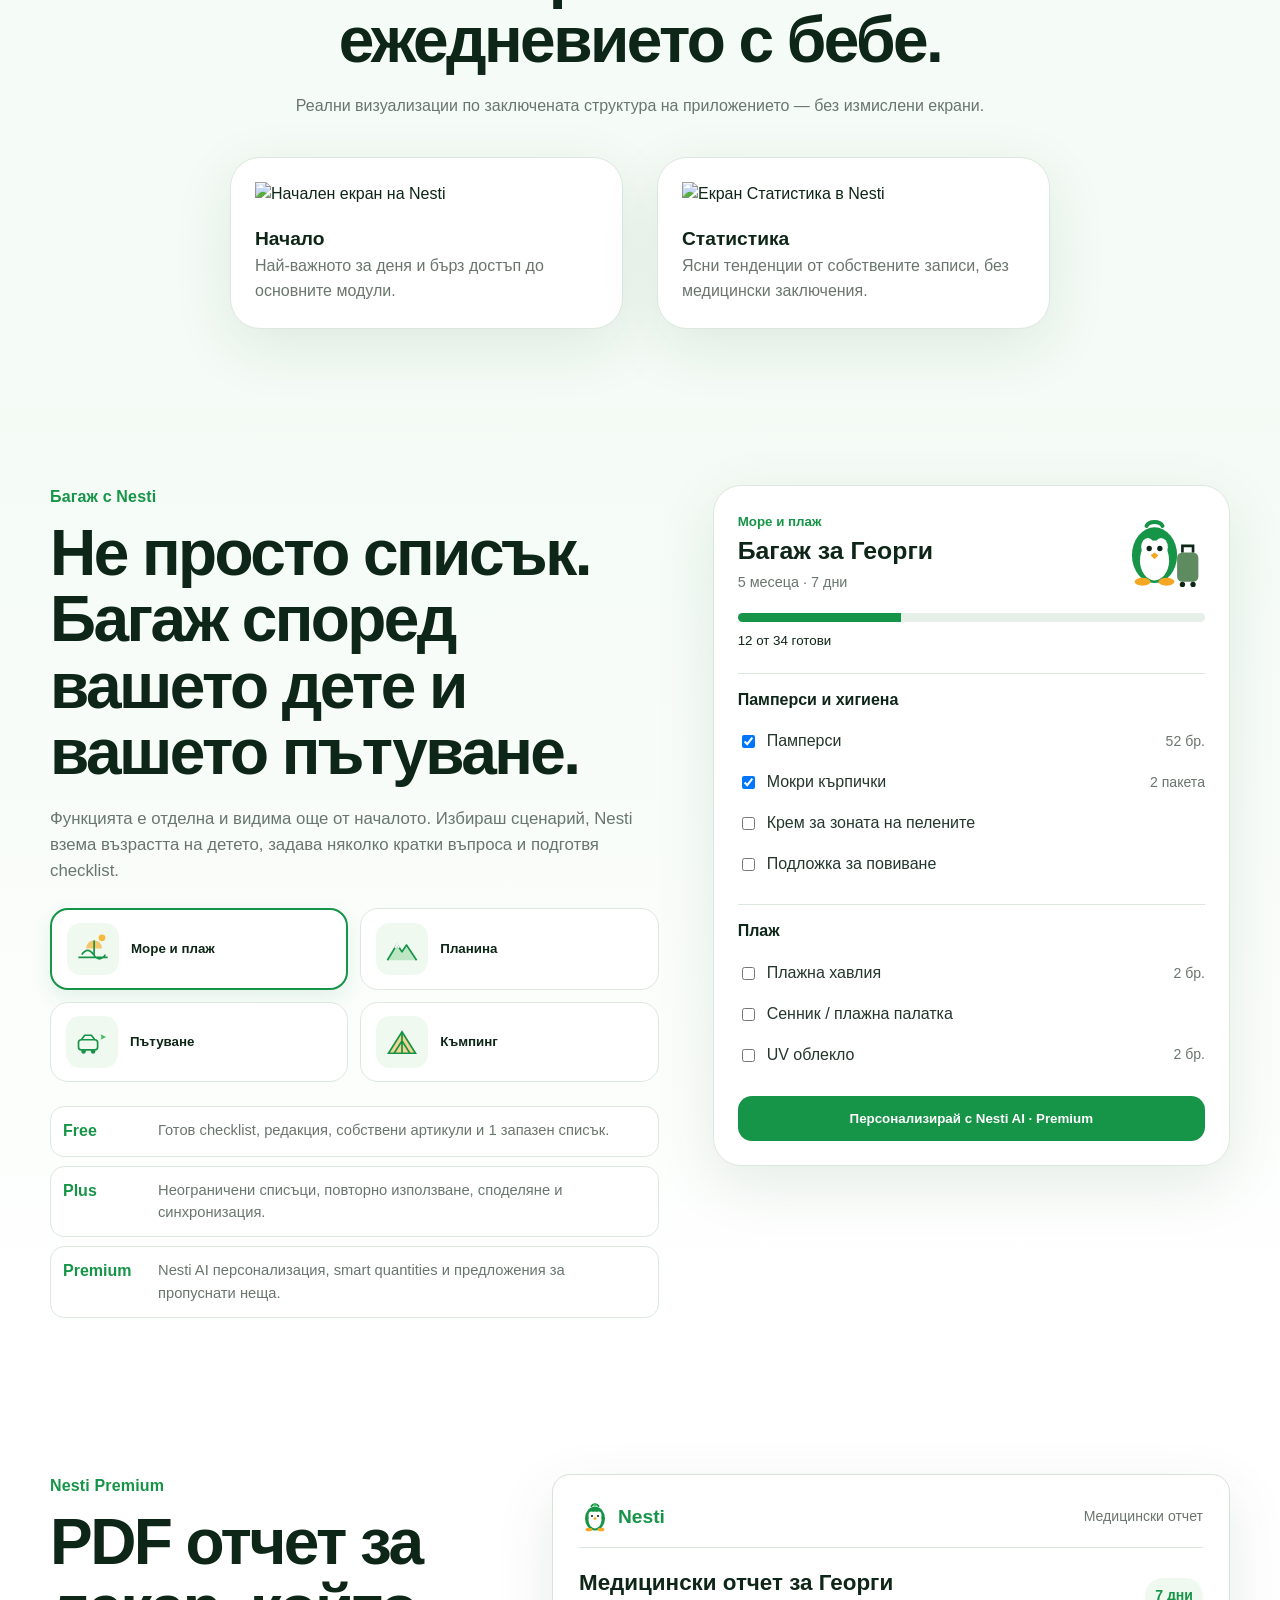
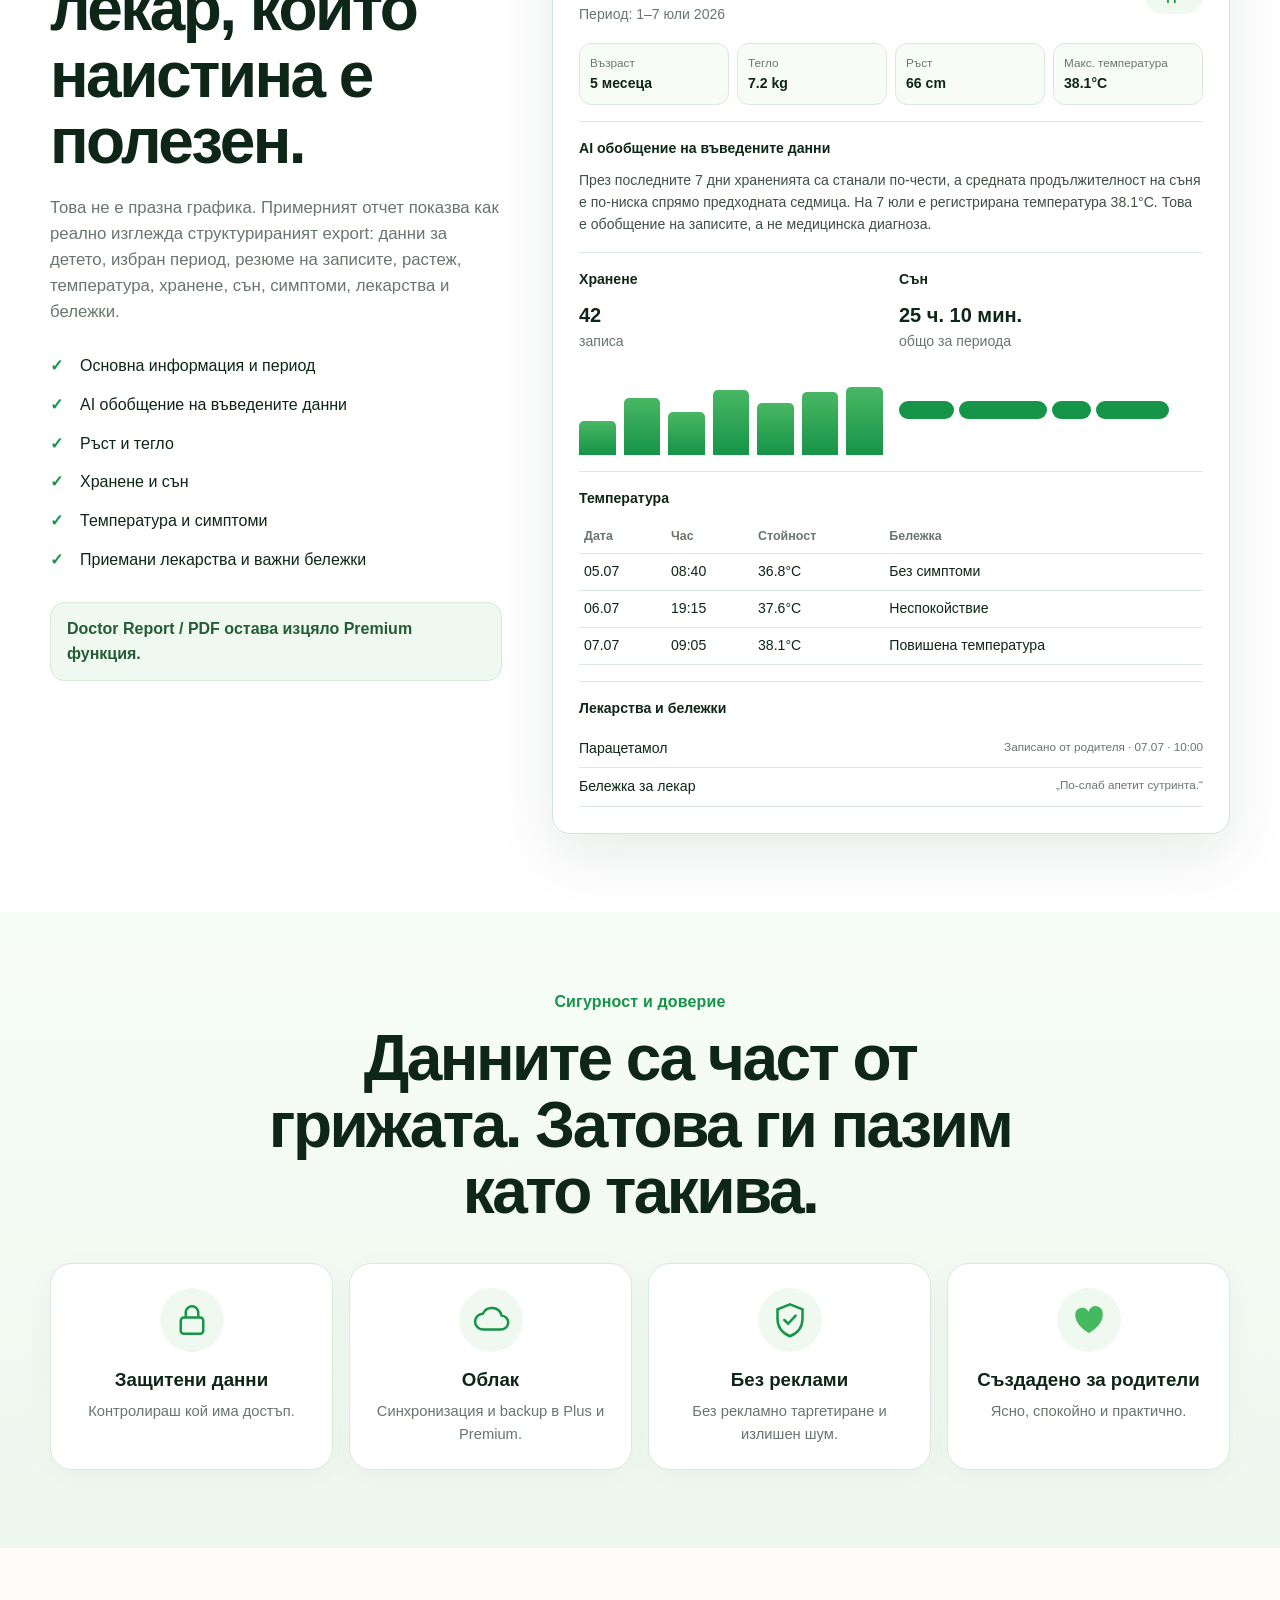
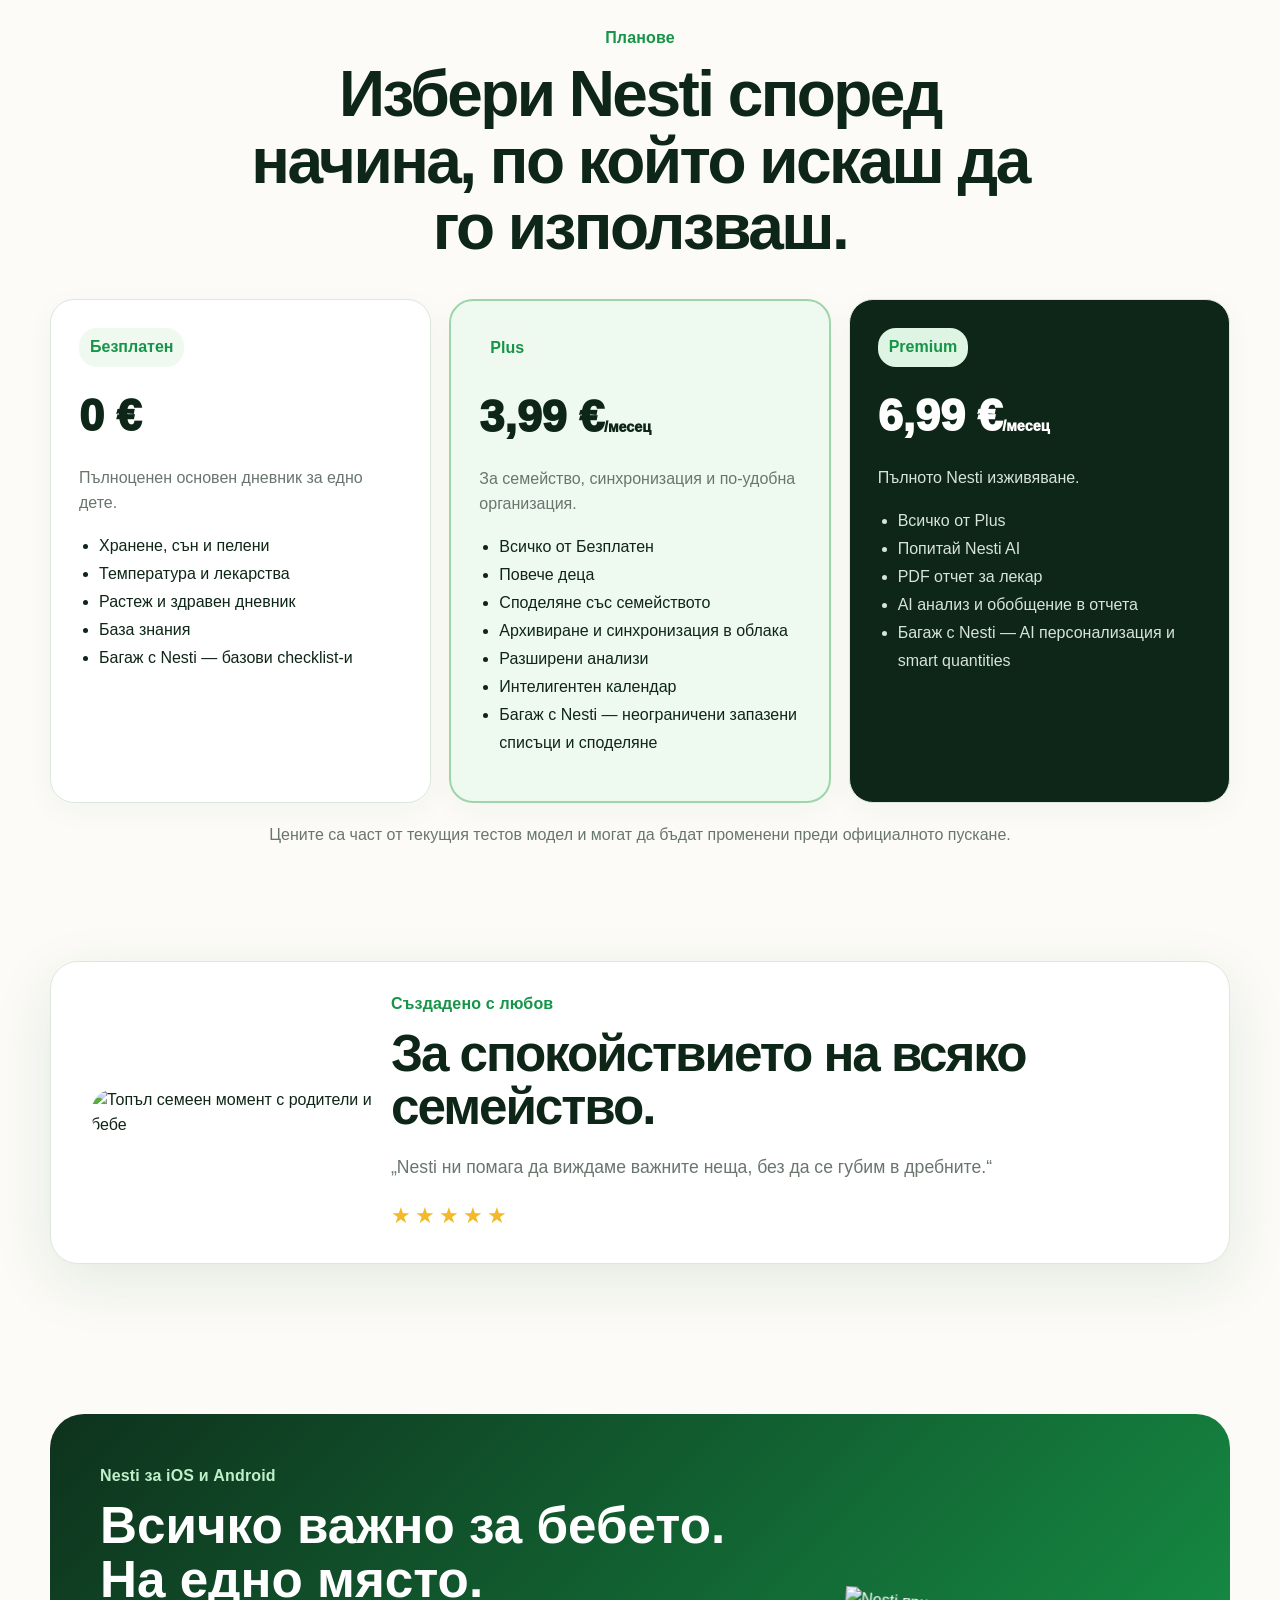
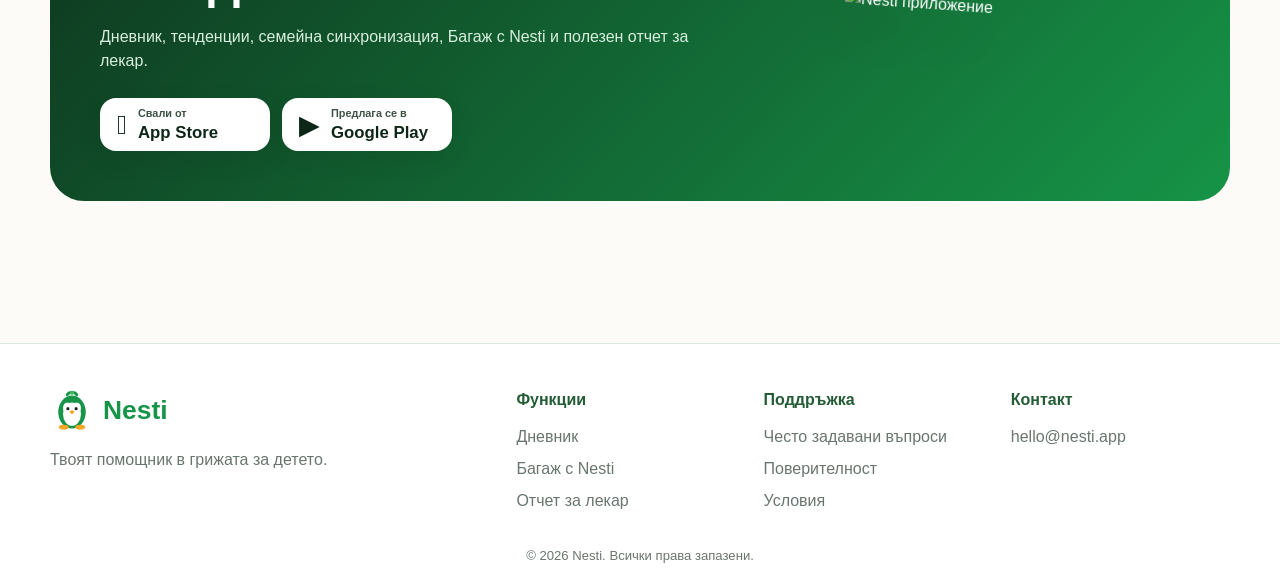
==== commit ecc46186: "Add files via upload" ====
--- a/index.html
+++ b/index.html
@@ -36,9 +36,10 @@
       <h1>Спокойствие в ежедневието.<br><strong>Яснота, когато ви потрябва.</strong></h1>
       <p>Nesti събира хранене, сън, здраве, развитие, лекарства, бележки и семейна организация на едно сигурно място.</p>
       <div class="hero-actions">
-        <a class="btn primary" href="#pricing">Разгледай Nesti</a>
-        <a class="btn ghost" href="#doctor">Виж примерен отчет</a>
-      </div>
+        <button class="store-btn store-link" data-store="App Store"><span class="store-icon"></span><span><small>Свали от</small><b>App Store</b></span></button>
+        <button class="store-btn store-link" data-store="Google Play"><span class="play-icon">▶</span><span><small>Предлага се в</small><b>Google Play</b></span></button>
+      </div>
+      <a class="text-link" href="#doctor">Виж примерен отчет →</a>
       <div class="trust-line"><span>✓ Без реклами</span><span>✓ Данните са под твой контрол</span><span>✓ Работи и без излишна сложност</span></div>
     </div>
 
@@ -79,6 +80,16 @@
       <article><img src="assets/icons/health.svg"><h3>Здраве</h3><p>Температура, симптоми и важни бележки.</p></article>
       <article><img src="assets/icons/diary.svg"><h3>Дневник</h3><p>Всичко важно на едно място.</p></article>
       <article><img src="assets/icons/pharmacy.svg"><h3>Аптечка</h3><p>Практична организация на нужните продукти.</p></article>
+    </div>
+  </div>
+</section>
+
+<section class="app-preview" id="app-preview">
+  <div class="container">
+    <div class="section-head"><span class="kicker">Виж Nesti отвътре</span><h2>Спокойно, ясно и направено за ежедневието с бебе.</h2><p>Реални визуализации по заключената структура на приложението — без измислени екрани.</p></div>
+    <div class="app-preview-grid">
+      <figure><img src="assets/illustrations/app-home.svg" alt="Начален екран на Nesti"><figcaption><b>Начало</b><span>Най-важното за деня и бърз достъп до основните модули.</span></figcaption></figure>
+      <figure><img src="assets/illustrations/app-stats.svg" alt="Екран Статистика в Nesti"><figcaption><b>Статистика</b><span>Ясни тенденции от собствените записи, без медицински заключения.</span></figcaption></figure>
     </div>
   </div>
 </section>
@@ -124,7 +135,7 @@
         <label><input type="checkbox"> Сенник / плажна палатка</label>
         <label><input type="checkbox"> UV облекло <em>2 бр.</em></label>
       </div>
-      <button class="btn primary full">Персонализирай с Nesti AI · Premium</button>
+      <button class="btn primary full" id="aiPersonalize">Персонализирай с Nesti AI · Premium</button>
     </div>
   </div>
 </section>
@@ -237,11 +248,35 @@
 
 <section class="family">
   <div class="container family-card">
-    <img src="assets/illustrations/family.svg" alt="Семейство">
+    <img src="assets/illustrations/family-moment.svg" alt="Топъл семеен момент с родители и бебе">
     <div><span class="kicker">Създадено с любов</span><h2>За спокойствието на всяко семейство.</h2><p>„Nesti ни помага да виждаме важните неща, без да се губим в дребните.“</p><div class="stars">★★★★★</div></div>
   </div>
 </section>
+
+<section class="download-cta" id="download">
+ <div class="container download-panel">
+  <div><span class="kicker">Nesti за iOS и Android</span><h2>Всичко важно за бебето. На едно място.</h2><p>Дневник, тенденции, семейна синхронизация, Багаж с Nesti и полезен отчет за лекар.</p>
+   <div class="download-buttons">
+    <button class="store-btn store-link light" data-store="App Store"><span class="store-icon"></span><span><small>Свали от</small><b>App Store</b></span></button>
+    <button class="store-btn store-link light" data-store="Google Play"><span class="play-icon">▶</span><span><small>Предлага се в</small><b>Google Play</b></span></button>
+   </div>
+  </div>
+  <img src="assets/illustrations/app-home.svg" alt="Nesti приложение">
+ </div>
+</section>
 </main>
+
+<div class="modal-backdrop" id="aiModal" aria-hidden="true">
+ <div class="modal-card" role="dialog" aria-modal="true" aria-labelledby="aiTitle">
+  <button class="modal-close" data-close="aiModal">×</button><span class="kicker">Nesti AI · Premium</span><h3 id="aiTitle">Списъкът е персонализиран за Георги.</h3>
+  <p>Според възрастта, 7-дневния престой и избрания сценарий:</p>
+  <ul><li>Добавих 4 предложения за пропуснати артикули.</li><li>Коригирах памперсите от 48 на 52 бр.</li><li>Добавих резервен комплект дрехи.</li><li>Добавих UV защита според сценария „Море и плаж“.</li></ul>
+  <div class="modal-note">Това е демонстрация на Premium персонализацията. Nesti AI предлага организация на багажа, не медицински препоръки.</div>
+ </div>
+</div>
+<div class="modal-backdrop" id="storeModal" aria-hidden="true">
+ <div class="modal-card" role="dialog" aria-modal="true"><button class="modal-close" data-close="storeModal">×</button><span class="kicker">Nesti</span><h3 id="storeTitle">App Store</h3><p>Бутонът е подготвен за официалната store страница. Реалният линк ще бъде добавен веднага след публикуването на приложението.</p><div class="modal-note">Не използваме измислен или неофициален адрес.</div></div>
+</div>
 
 <footer>
   <div class="container footer-grid">
--- a/styles.css
+++ b/styles.css
@@ -1,2 +1,11 @@
 :root{--g:#169447;--g2:#49B764;--dark:#0E2617;--mut:#69766E;--soft:#EFF9F0;--soft2:#F7FCF7;--cream:#FCFBF7;--line:#DCE8DE;--gold:#F2B928;--shadow:0 18px 60px rgba(18,78,41,.10)}*{box-sizing:border-box}html{scroll-behavior:smooth}body{margin:0;font-family:Inter,-apple-system,BlinkMacSystemFont,"Segoe UI",sans-serif;background:var(--cream);color:var(--dark);line-height:1.55}img{display:block;max-width:100%}a{text-decoration:none;color:inherit}.container{width:min(1180px,calc(100% - 32px));margin:auto}.site-header{position:sticky;top:0;z-index:30;background:rgba(252,251,247,.94);backdrop-filter:blur(14px);border-bottom:1px solid rgba(220,232,222,.8)}.nav{height:78px;display:flex;align-items:center;gap:26px}.brand{display:flex;align-items:center;gap:9px;font-weight:900;color:var(--g);font-size:1.65rem}.brand img{width:44px;height:44px}.desktop-nav{display:flex;margin-left:auto;gap:24px;font-weight:750;font-size:.94rem}.desktop-nav a:hover{color:var(--g)}.menu-btn{display:none;margin-left:auto;width:48px;height:48px;border:1px solid var(--line);border-radius:15px;background:#fff;padding:12px}.menu-btn span{display:block;height:3px;background:var(--g);border-radius:3px;margin:5px}.mobile-nav{display:none}.hero{padding:70px 0 54px;background:radial-gradient(circle at 78% 34%,rgba(73,183,100,.14),transparent 30%),linear-gradient(180deg,#fff,#fbfdfb)}.hero-grid{display:grid;grid-template-columns:1fr 1fr;gap:56px;align-items:center}.kicker{color:var(--g);font-weight:900;letter-spacing:.01em}.hero h1,.section-head h2,.packing h2,.doctor h2,.family h2{font-size:clamp(2.5rem,5vw,4.7rem);line-height:1.04;letter-spacing:-.04em;margin:10px 0 20px}.hero h1 strong{color:var(--g)}.hero-copy>p{font-size:1.1rem;color:var(--mut);max-width:620px}.hero-actions{display:flex;gap:12px;margin:26px 0}.btn{display:inline-flex;align-items:center;justify-content:center;border-radius:14px;padding:14px 20px;font-weight:850;border:1px solid transparent;cursor:pointer}.primary{background:var(--g);color:#fff}.ghost{border-color:var(--g);color:var(--g);background:#fff}.full{width:100%}.trust-line{display:flex;gap:16px;flex-wrap:wrap;color:#467153;font-size:.9rem}.hero-stage{position:relative;min-height:560px}.hero-leaves{position:absolute;width:250px;right:20px;bottom:10px;opacity:.85}.phone{position:absolute;right:72px;top:0;width:325px;background:#fff;border:10px solid #111;border-radius:44px;padding:20px 16px 16px;box-shadow:0 28px 80px rgba(0,0,0,.17)}.phone:before{content:"";position:absolute;top:8px;left:50%;transform:translateX(-50%);width:105px;height:24px;background:#111;border-radius:20px}.phone-top{display:flex;justify-content:space-between;font-size:.75rem;margin-top:12px}.app-head{display:flex;justify-content:space-between;align-items:center;margin:22px 0 14px}.app-head div{display:flex;flex-direction:column}.app-head small{color:var(--mut)}.app-head img{width:54px}.app-grid{display:grid;grid-template-columns:repeat(2,1fr);gap:10px}.app-grid div{border:1px solid var(--line);background:var(--soft2);border-radius:15px;padding:12px;display:flex;align-items:center;gap:9px;font-size:.88rem;font-weight:800}.app-grid img{width:30px;height:30px}.phone-tip{margin:13px 0;background:var(--soft);border-radius:15px;padding:12px;display:flex;flex-direction:column;font-size:.8rem}.phone-tip span{color:var(--mut)}.phone-nav{display:flex;justify-content:space-between;align-items:center;font-size:.7rem;color:#617066}.phone-nav b{width:40px;height:40px;border-radius:50%;display:grid;place-items:center;background:var(--g);color:#fff;font-size:1.3rem}.hero-mascot{position:absolute;left:0;bottom:5px;width:170px;filter:drop-shadow(0 18px 20px rgba(22,148,71,.14))}.features,.security,.pricing,.family,.packing,.doctor{padding:78px 0}.section-head{text-align:center;max-width:780px;margin:0 auto 38px}.feature-grid{display:grid;grid-template-columns:repeat(6,1fr);gap:14px}.feature-grid article,.security-grid article{background:#fff;border:1px solid var(--line);border-radius:22px;padding:24px 16px;text-align:center;box-shadow:0 8px 30px rgba(25,77,43,.04)}.feature-grid img,.security-grid img{width:64px;height:64px;margin:0 auto 13px;background:var(--soft);padding:12px;border-radius:50%}.feature-grid h3,.security-grid h3{margin:0 0 6px}.feature-grid p,.security-grid p{margin:0;color:var(--mut);font-size:.92rem}.packing{background:linear-gradient(180deg,#F4FBF5,#fff)}.packing-layout{display:grid;grid-template-columns:1fr .85fr;gap:54px;align-items:start}.packing-copy p{color:var(--mut);font-size:1.05rem}.packing-scenarios{display:grid;grid-template-columns:repeat(2,1fr);gap:12px;margin:24px 0}.scenario{display:flex;align-items:center;gap:12px;border:1px solid var(--line);border-radius:18px;background:#fff;padding:13px 15px;font-weight:850;color:var(--dark);cursor:pointer}.scenario img{width:52px;height:52px;background:var(--soft);border-radius:14px;padding:8px}.scenario.active{border:2px solid var(--g);box-shadow:0 8px 20px rgba(22,148,71,.10)}.packing-plan{display:grid;gap:9px}.packing-plan div{display:grid;grid-template-columns:85px 1fr;gap:10px;padding:12px;border-radius:14px;background:#fff;border:1px solid var(--line)}.packing-plan b{color:var(--g)}.packing-plan span{color:var(--mut);font-size:.92rem}.packing-demo{background:#fff;border:1px solid var(--line);border-radius:28px;padding:24px;box-shadow:var(--shadow)}.packing-demo-head{display:flex;justify-content:space-between;align-items:center}.packing-demo-head div{display:flex;flex-direction:column}.packing-demo-head small{color:var(--g);font-weight:900}.packing-demo-head strong{font-size:1.55rem}.packing-demo-head span{color:var(--mut);font-size:.9rem}.packing-demo-head img{width:85px}.progress{height:9px;background:#E6EFE8;border-radius:8px;margin:18px 0 6px;overflow:hidden}.progress span{display:block;height:100%;background:var(--g)}.check-group{margin:20px 0;border-top:1px solid var(--line);padding-top:14px}.check-group h4{margin:0 0 9px}.check-group label{display:flex;align-items:center;gap:9px;padding:8px 0;color:#25372D}.check-group em{margin-left:auto;color:var(--mut);font-style:normal;font-size:.88rem}.doctor{background:#fff}.doctor-grid{display:grid;grid-template-columns:.8fr 1.2fr;gap:50px;align-items:start}.doctor-copy p{color:var(--mut);font-size:1.05rem}.clean-list{list-style:none;padding:0;margin:22px 0}.clean-list li{padding:7px 0 7px 30px;position:relative}.clean-list li:before{content:"✓";position:absolute;left:0;color:var(--g);font-weight:900}.premium-note{background:var(--soft);border:1px solid #D6EBD9;padding:14px 16px;border-radius:14px;color:#245C36;font-weight:800}.report{background:#fff;border:1px solid #D7E2D8;border-radius:18px;padding:26px;box-shadow:0 20px 60px rgba(18,65,34,.10);font-size:.88rem}.report-header,.report-title{display:flex;align-items:center;justify-content:space-between}.report-header{border-bottom:1px solid var(--line);padding-bottom:14px;color:var(--mut)}.report-brand{display:flex;align-items:center;gap:7px;font-size:1.2rem;font-weight:900;color:var(--g)}.report-brand img{width:32px}.report-title{padding:18px 0}.report-title h3{margin:0 0 3px;font-size:1.4rem}.report-title p{margin:0;color:var(--mut)}.report-badge{background:var(--soft);color:var(--g);font-weight:900;padding:7px 10px;border-radius:20px}.report-meta{display:grid;grid-template-columns:repeat(4,1fr);gap:8px}.report-meta div{background:var(--soft2);border:1px solid var(--line);border-radius:12px;padding:10px;display:flex;flex-direction:column}.report-meta small{color:var(--mut)}.report-section{border-top:1px solid var(--line);padding-top:16px;margin-top:16px}.report-section h4{margin:0 0 10px}.report-section p{margin:0;color:#405047}.report-section.two-col{display:grid;grid-template-columns:1fr 1fr;gap:16px}.metric{display:flex;flex-direction:column;margin-bottom:12px}.metric b{font-size:1.25rem}.metric span{color:var(--mut)}.bars{height:90px;display:flex;align-items:flex-end;gap:8px}.bars i{flex:1;background:linear-gradient(var(--g2),var(--g));border-radius:5px 5px 0 0}.sleep-strip{display:flex;gap:5px;align-items:center;height:90px}.sleep-strip i{height:18px;background:var(--g);border-radius:10px}.report table{width:100%;border-collapse:collapse}.report th,.report td{text-align:left;border-bottom:1px solid var(--line);padding:7px 5px}.report th{color:var(--mut);font-size:.78rem}.medicine-row{display:flex;justify-content:space-between;gap:12px;padding:8px 0;border-bottom:1px solid var(--line)}.medicine-row small{color:var(--mut)}.security{background:linear-gradient(180deg,#F7FCF7,#EEF8EF)}.security-grid{display:grid;grid-template-columns:repeat(4,1fr);gap:16px}.pricing-grid{display:grid;grid-template-columns:repeat(3,1fr);gap:18px}.pricing-grid article{background:#fff;border:1px solid var(--line);border-radius:24px;padding:28px;box-shadow:0 8px 30px rgba(25,77,43,.04)}.pricing-grid .plus{border:2px solid #A5D8AF}.pricing-grid .premium{background:var(--dark);color:#fff}.pricing-grid .premium p,.pricing-grid .premium li{color:#D7E4DA}.plan{display:inline-block;background:var(--soft);color:var(--g);font-weight:900;border-radius:18px;padding:7px 11px}.premium .plan{background:#DDF5E2}.price{font-size:2.8rem;font-weight:950;margin:14px 0}.price small{font-size:.9rem}.pricing-grid p{color:var(--mut)}.pricing-grid ul{padding-left:20px;line-height:1.75}.price-note{text-align:center;color:var(--mut);margin-top:20px}.family{padding-top:20px}.family-card{display:grid;grid-template-columns:300px 1fr;align-items:center;background:#fff;border:1px solid var(--line);border-radius:28px;padding:30px 40px;box-shadow:var(--shadow)}.family-card>img{width:230px;margin:auto;background:var(--soft);border-radius:50%;padding:20px}.family-card h2{font-size:clamp(2rem,4vw,3.7rem)}.family-card p{color:var(--mut);font-size:1.1rem}.stars{color:var(--gold);font-size:1.4rem;letter-spacing:4px}footer{margin-top:70px;background:#fff;border-top:1px solid var(--line);padding:44px 0 18px}.footer-grid{display:grid;grid-template-columns:2fr 1fr 1fr 1fr;gap:28px}.footer-brand p{color:var(--mut)}footer h4{color:#245C36;margin:0 0 12px}footer a{display:block;color:var(--mut);margin:7px 0}.copy{text-align:center;color:var(--mut);font-size:.82rem;margin-top:26px}
-@media(max-width:980px){.desktop-nav{display:none}.menu-btn{display:block}.mobile-nav{position:fixed;top:84px;left:14px;right:14px;display:none;flex-direction:column;background:#fff;border:1px solid var(--line);border-radius:18px;padding:12px;box-shadow:var(--shadow);z-index:31}.mobile-nav.open{display:flex}.mobile-nav a{padding:11px 8px;font-weight:800}.hero-grid,.packing-layout,.doctor-grid{grid-template-columns:1fr}.hero{padding-top:44px}.hero-stage{min-height:540px;margin-top:20px}.phone{left:50%;right:auto;transform:translateX(-50%)}.hero-mascot{left:7%;width:135px}.feature-grid{grid-template-columns:repeat(3,1fr)}.security-grid{grid-template-columns:repeat(2,1fr)}.pricing-grid{grid-template-columns:1fr}.family-card{grid-template-columns:1fr;text-align:center}.footer-grid{grid-template-columns:1fr 1fr}.report-meta{grid-template-columns:repeat(2,1fr)}}@media(max-width:640px){.container{width:min(100% - 22px,1180px)}.nav{height:72px}.brand{font-size:1.4rem}.brand img{width:38px;height:38px}.hero{padding:34px 0 36px}.hero h1,.section-head h2,.packing h2,.doctor h2,.family h2{font-size:2.35rem}.hero-actions{flex-direction:column}.btn{width:100%}.trust-line{flex-direction:column;gap:6px}.hero-stage{min-height:500px}.phone{width:292px;border-width:8px;border-radius:38px}.hero-mascot{width:110px;bottom:10px}.features,.security,.pricing,.family,.packing,.doctor{padding:52px 0}.feature-grid{grid-template-columns:repeat(2,1fr);gap:10px}.feature-grid article{padding:18px 10px}.feature-grid img{width:58px;height:58px}.feature-grid h3{font-size:1rem}.feature-grid p{font-size:.82rem}.packing-scenarios{grid-template-columns:1fr 1fr}.scenario{padding:10px}.scenario img{width:44px;height:44px}.scenario span{font-size:.87rem}.packing-plan div{grid-template-columns:68px 1fr}.packing-demo{padding:18px}.packing-demo-head img{width:70px}.report{padding:16px;font-size:.78rem}.report-title{align-items:flex-start;gap:12px}.report-title h3{font-size:1.15rem}.report-meta{grid-template-columns:1fr 1fr}.report-section.two-col{grid-template-columns:1fr}.report table{font-size:.72rem}.medicine-row{flex-direction:column}.security-grid{grid-template-columns:1fr 1fr;gap:10px}.security-grid article{padding:17px 10px}.security-grid img{width:56px;height:56px}.security-grid h3{font-size:.95rem}.security-grid p{font-size:.8rem}.family-card{padding:24px 18px}.family-card>img{width:170px}.footer-grid{grid-template-columns:1fr;text-align:center}.footer-grid .brand{justify-content:center}.footer-brand p{max-width:280px;margin:10px auto}.footer-grid h4,.footer-grid a{text-align:center}}+@media(max-width:980px){.desktop-nav{display:none}.menu-btn{display:block}.mobile-nav{position:fixed;top:84px;left:14px;right:14px;display:none;flex-direction:column;background:#fff;border:1px solid var(--line);border-radius:18px;padding:12px;box-shadow:var(--shadow);z-index:31}.mobile-nav.open{display:flex}.mobile-nav a{padding:11px 8px;font-weight:800}.hero-grid,.packing-layout,.doctor-grid{grid-template-columns:1fr}.hero{padding-top:44px}.hero-stage{min-height:540px;margin-top:20px}.phone{left:50%;right:auto;transform:translateX(-50%)}.hero-mascot{left:7%;width:135px}.feature-grid{grid-template-columns:repeat(3,1fr)}.security-grid{grid-template-columns:repeat(2,1fr)}.pricing-grid{grid-template-columns:1fr}.family-card{grid-template-columns:1fr;text-align:center}.footer-grid{grid-template-columns:1fr 1fr}.report-meta{grid-template-columns:repeat(2,1fr)}}@media(max-width:640px){.container{width:min(100% - 22px,1180px)}.nav{height:72px}.brand{font-size:1.4rem}.brand img{width:38px;height:38px}.hero{padding:34px 0 36px}.hero h1,.section-head h2,.packing h2,.doctor h2,.family h2{font-size:2.35rem}.hero-actions{flex-direction:column}.btn{width:100%}.trust-line{flex-direction:column;gap:6px}.hero-stage{min-height:500px}.phone{width:292px;border-width:8px;border-radius:38px}.hero-mascot{width:110px;bottom:10px}.features,.security,.pricing,.family,.packing,.doctor{padding:52px 0}.feature-grid{grid-template-columns:repeat(2,1fr);gap:10px}.feature-grid article{padding:18px 10px}.feature-grid img{width:58px;height:58px}.feature-grid h3{font-size:1rem}.feature-grid p{font-size:.82rem}.packing-scenarios{grid-template-columns:1fr 1fr}.scenario{padding:10px}.scenario img{width:44px;height:44px}.scenario span{font-size:.87rem}.packing-plan div{grid-template-columns:68px 1fr}.packing-demo{padding:18px}.packing-demo-head img{width:70px}.report{padding:16px;font-size:.78rem}.report-title{align-items:flex-start;gap:12px}.report-title h3{font-size:1.15rem}.report-meta{grid-template-columns:1fr 1fr}.report-section.two-col{grid-template-columns:1fr}.report table{font-size:.72rem}.medicine-row{flex-direction:column}.security-grid{grid-template-columns:1fr 1fr;gap:10px}.security-grid article{padding:17px 10px}.security-grid img{width:56px;height:56px}.security-grid h3{font-size:.95rem}.security-grid p{font-size:.8rem}.family-card{padding:24px 18px}.family-card>img{width:170px}.footer-grid{grid-template-columns:1fr;text-align:center}.footer-grid .brand{justify-content:center}.footer-brand p{max-width:280px;margin:10px auto}.footer-grid h4,.footer-grid a{text-align:center}}
+.pricing-grid .plus{background:#eef9f0;border:2px solid #9fd5aa}
+.text-link{display:inline-block;color:var(--g);font-weight:850;margin-top:-10px}
+.store-btn{border:0;background:#0e2617;color:#fff;border-radius:16px;padding:10px 17px;display:inline-flex;align-items:center;gap:11px;cursor:pointer;text-align:left;min-width:170px;box-shadow:0 8px 24px rgba(14,38,23,.12)}
+.store-btn span:last-child{display:flex;flex-direction:column;line-height:1.05}.store-btn small{font-size:.68rem;font-weight:600;opacity:.8}.store-btn b{font-size:1.05rem;margin-top:4px}.store-icon,.play-icon{font-size:1.7rem}
+.app-preview{padding:78px 0;background:#f5fbf6}.app-preview .section-head p{color:var(--mut)}.app-preview-grid{display:grid;grid-template-columns:repeat(2,minmax(0,1fr));gap:34px;max-width:820px;margin:auto}.app-preview figure{margin:0;background:#fff;border:1px solid var(--line);border-radius:30px;padding:24px;box-shadow:var(--shadow)}.app-preview figure img{width:100%;max-height:620px}.app-preview figcaption{display:flex;flex-direction:column;margin-top:18px}.app-preview figcaption b{font-size:1.2rem}.app-preview figcaption span{color:var(--mut)}
+.family-card>img{width:100%;max-width:420px;margin:auto;background:none;border-radius:26px;padding:0}
+.download-cta{padding:72px 0}.download-panel{background:linear-gradient(135deg,#0e321d,#169447);color:#fff;border-radius:34px;padding:50px;display:grid;grid-template-columns:1.15fr .55fr;gap:44px;align-items:center;overflow:hidden}.download-panel h2{font-size:clamp(2.2rem,4vw,4rem);line-height:1.05;margin:10px 0 18px}.download-panel p{color:#d8efde;max-width:620px}.download-panel .kicker{color:#bff0ca}.download-panel>img{width:260px;transform:rotate(4deg);filter:drop-shadow(0 25px 30px rgba(0,0,0,.25))}.download-buttons{display:flex;gap:12px;flex-wrap:wrap;margin-top:24px}.store-btn.light{background:#fff;color:#0e2617}
+.modal-backdrop{position:fixed;inset:0;background:rgba(7,25,14,.55);z-index:100;display:none;place-items:center;padding:18px}.modal-backdrop.open{display:grid}.modal-card{width:min(560px,100%);background:#fff;border-radius:26px;padding:30px;box-shadow:0 30px 90px rgba(0,0,0,.3);position:relative}.modal-card h3{font-size:1.8rem;line-height:1.15;margin:8px 0 12px}.modal-card p,.modal-card li{color:#526158}.modal-card li{margin:8px 0}.modal-close{position:absolute;right:16px;top:12px;border:0;background:transparent;font-size:2rem;cursor:pointer;color:#69766e}.modal-note{background:#eef9f0;border:1px solid #d5ead9;border-radius:14px;padding:13px;color:#245c36;font-weight:700}
+@media(max-width:640px){.app-preview-grid{grid-template-columns:1fr}.app-preview figure{padding:14px;border-radius:22px}.download-panel{grid-template-columns:1fr;padding:28px 20px}.download-panel>img{width:190px;margin:auto}.download-buttons{flex-direction:column}.store-btn{width:100%;justify-content:flex-start}.family-card>img{max-width:100%}}
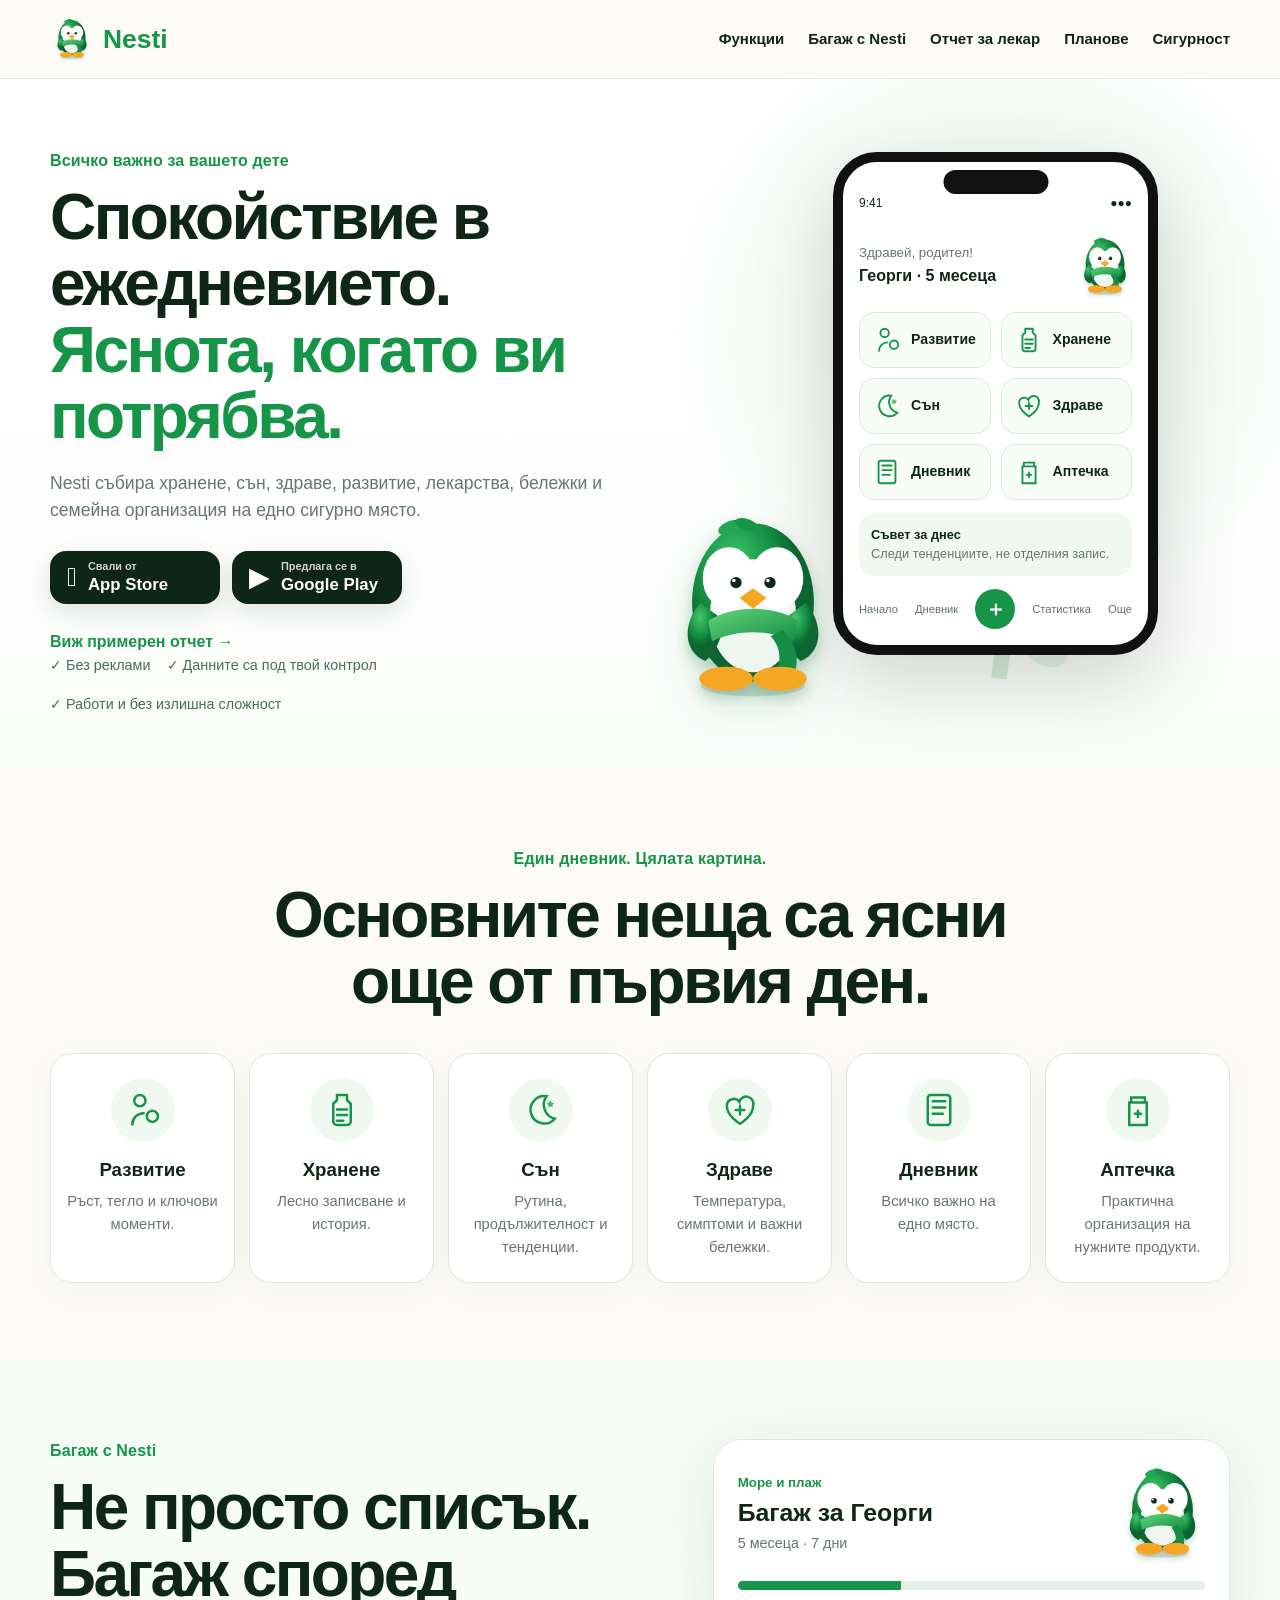
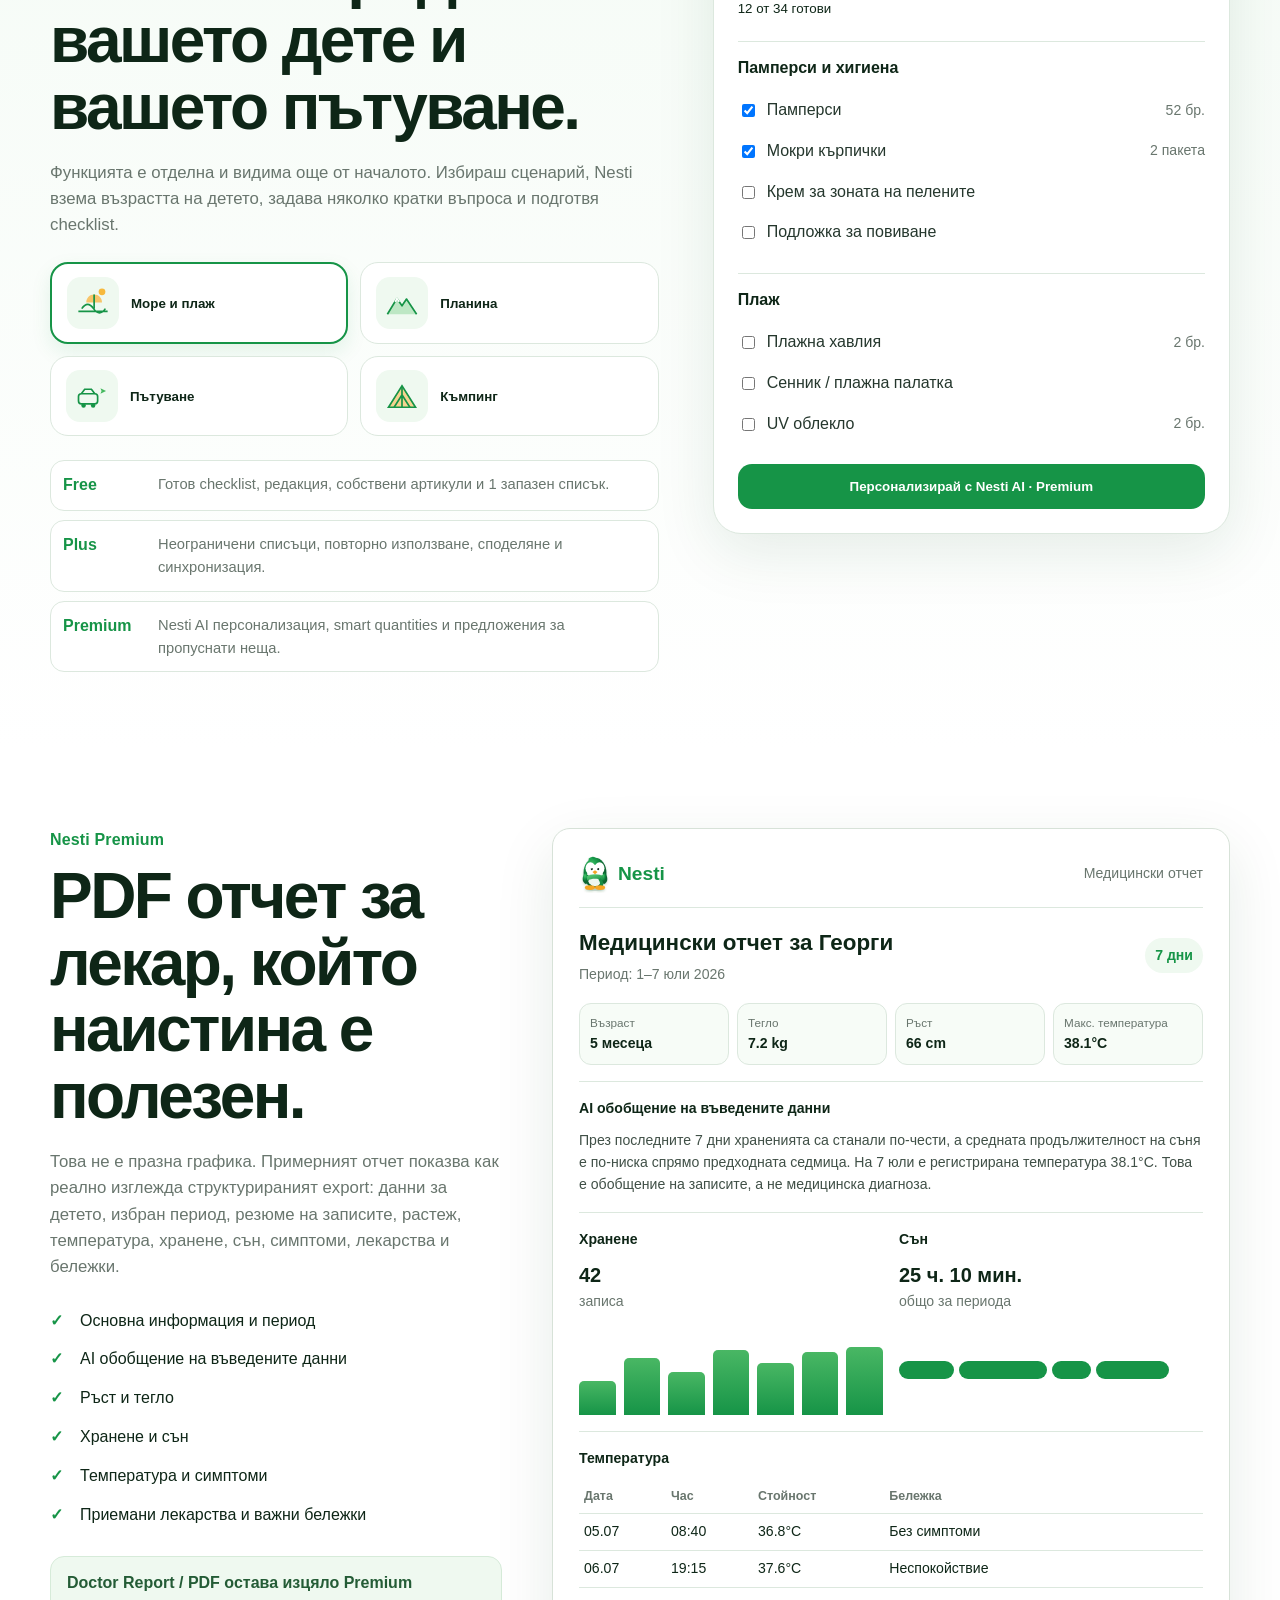
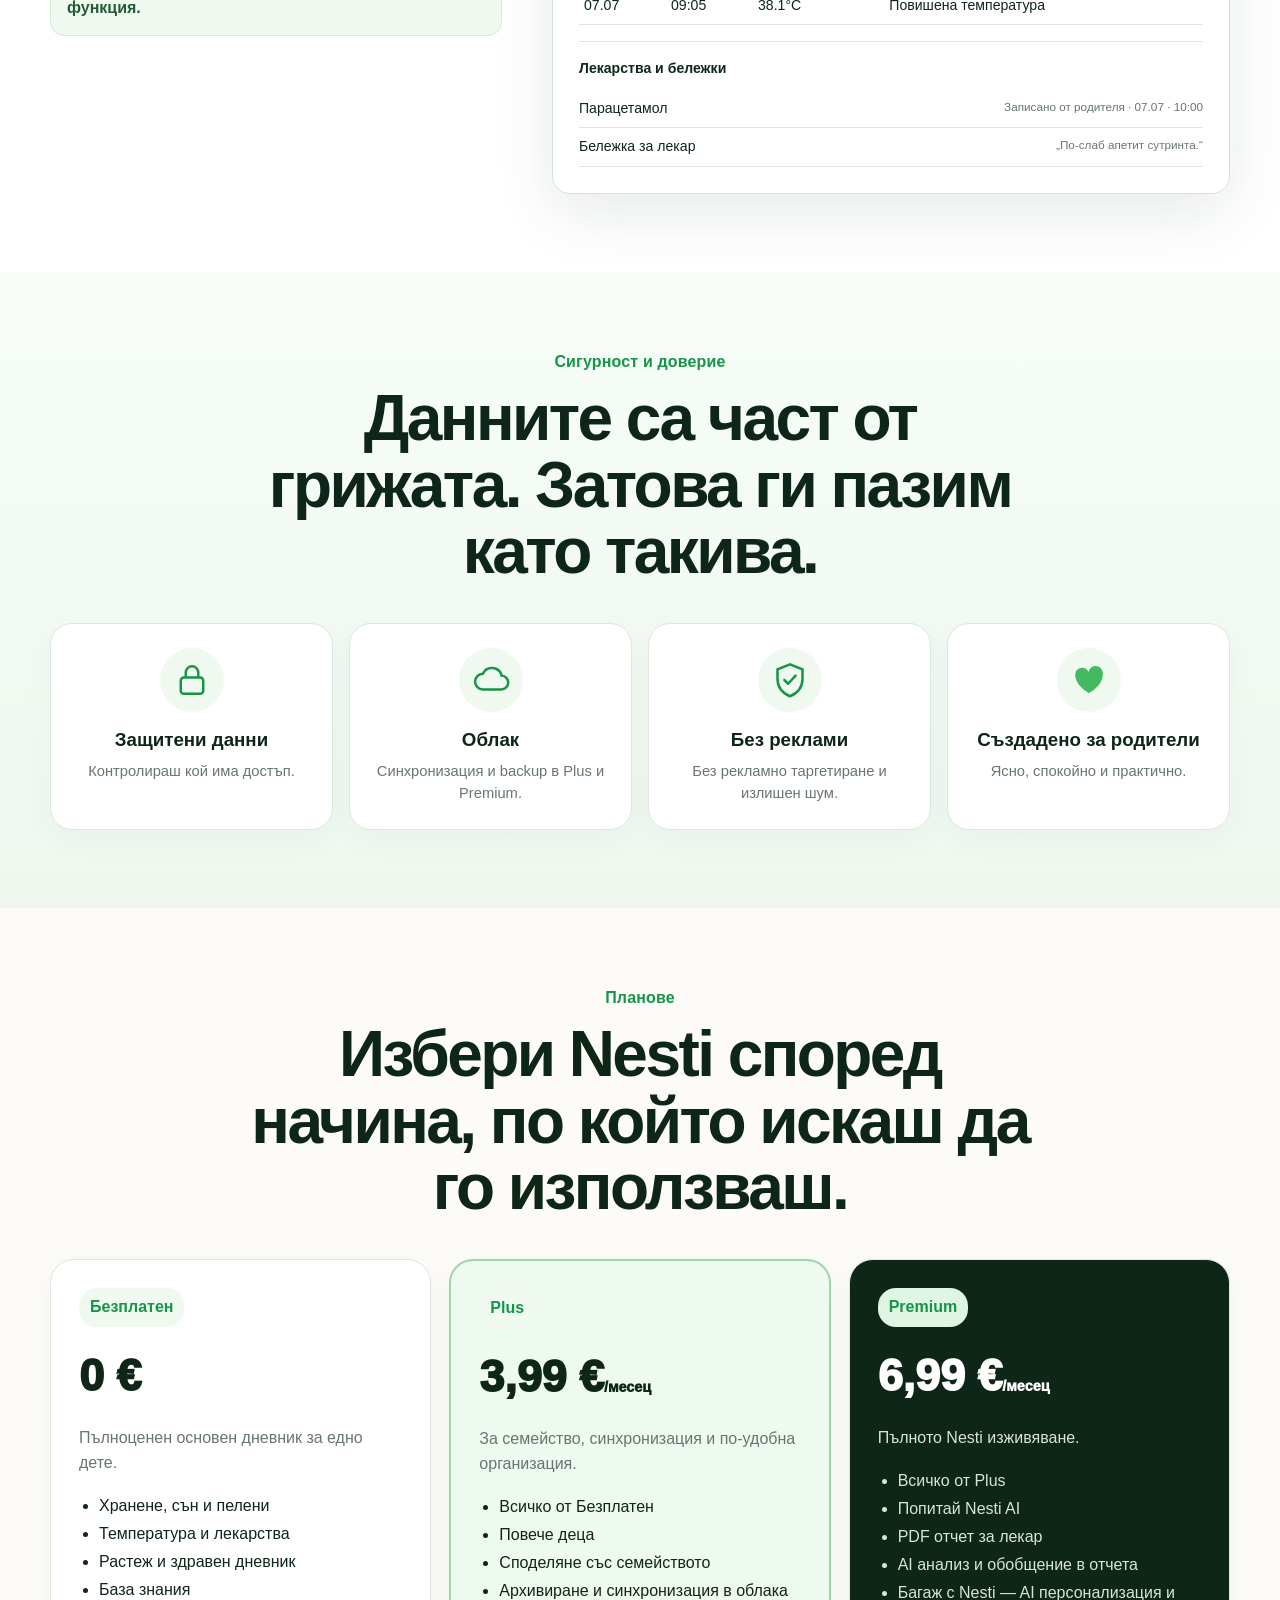
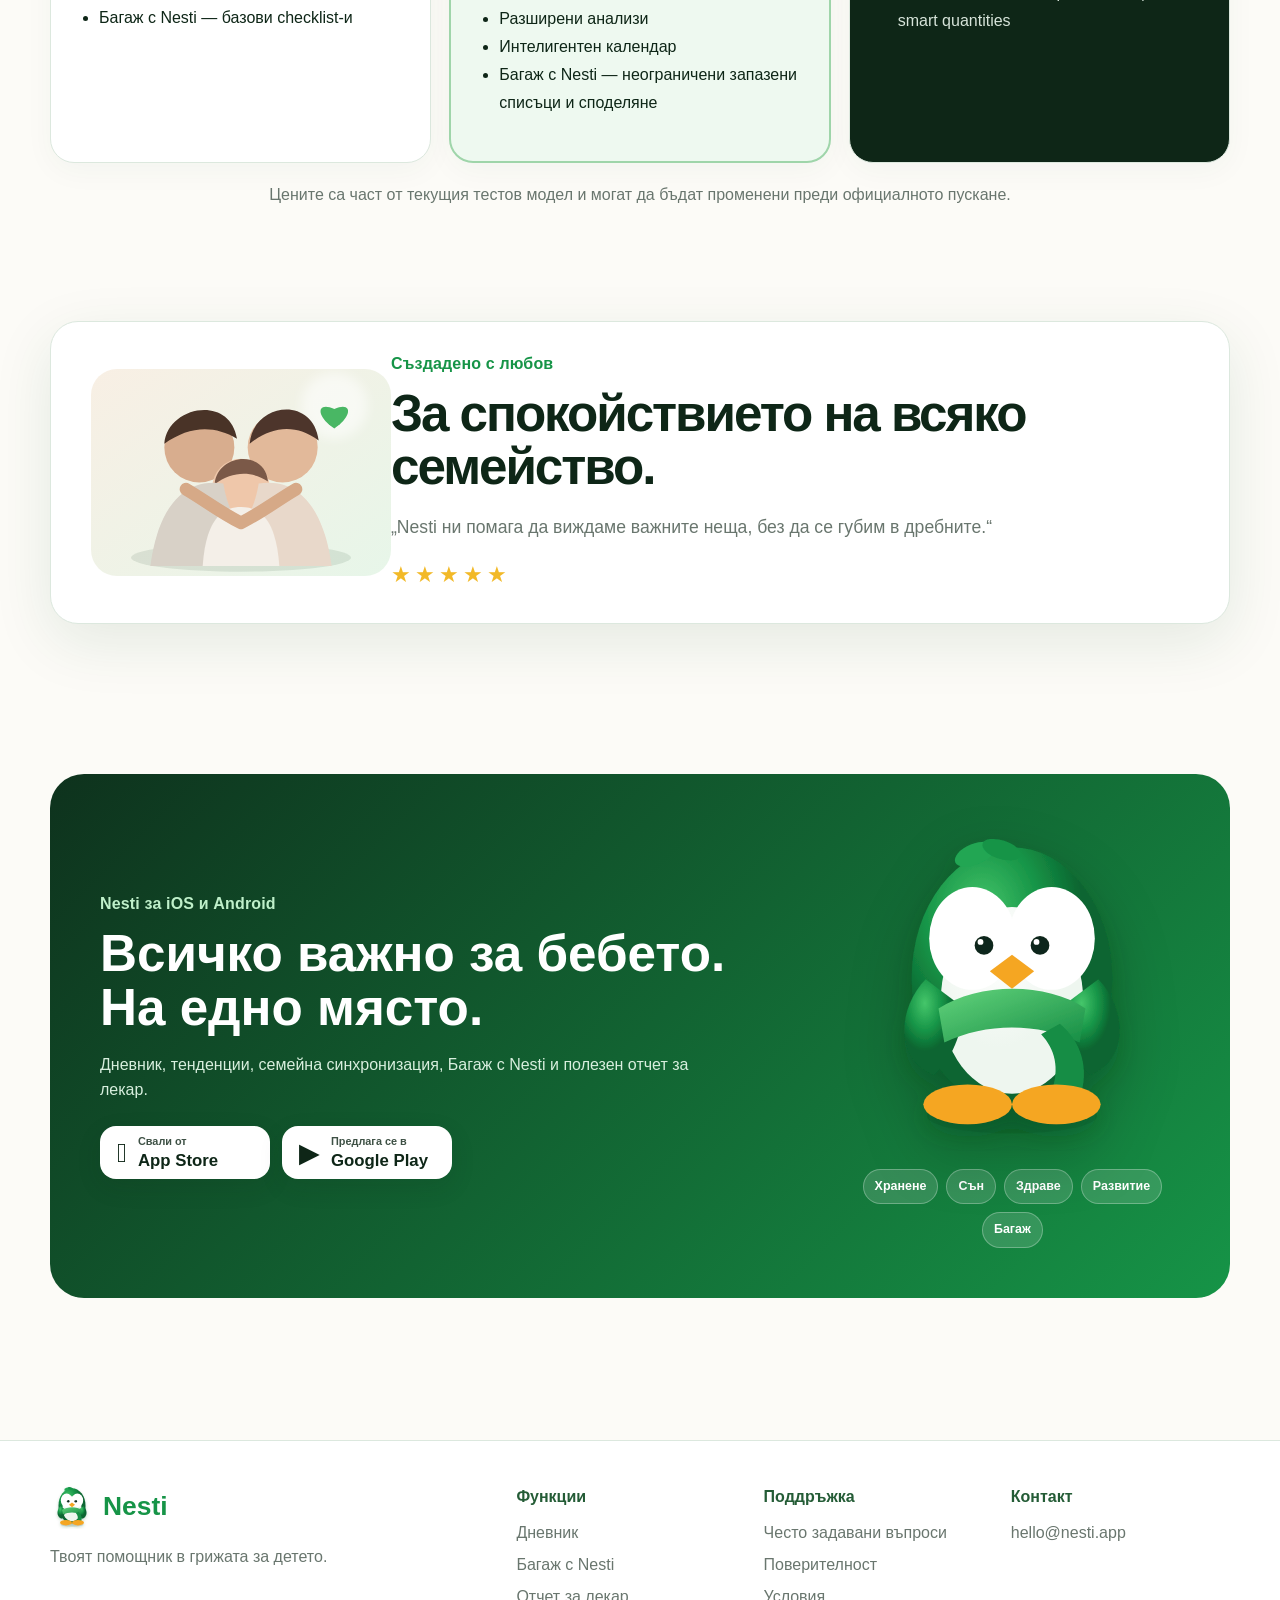
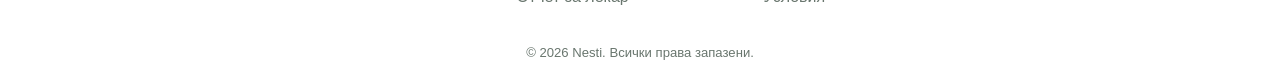
==== commit d6b13148: "Add files via upload" ====
--- a/index.html
+++ b/index.html
@@ -84,16 +84,6 @@
   </div>
 </section>
 
-<section class="app-preview" id="app-preview">
-  <div class="container">
-    <div class="section-head"><span class="kicker">Виж Nesti отвътре</span><h2>Спокойно, ясно и направено за ежедневието с бебе.</h2><p>Реални визуализации по заключената структура на приложението — без измислени екрани.</p></div>
-    <div class="app-preview-grid">
-      <figure><img src="assets/illustrations/app-home.svg" alt="Начален екран на Nesti"><figcaption><b>Начало</b><span>Най-важното за деня и бърз достъп до основните модули.</span></figcaption></figure>
-      <figure><img src="assets/illustrations/app-stats.svg" alt="Екран Статистика в Nesti"><figcaption><b>Статистика</b><span>Ясни тенденции от собствените записи, без медицински заключения.</span></figcaption></figure>
-    </div>
-  </div>
-</section>
-
 <section class="packing" id="packing">
   <div class="container packing-layout">
     <div class="packing-copy">
@@ -261,7 +251,7 @@
     <button class="store-btn store-link light" data-store="Google Play"><span class="play-icon">▶</span><span><small>Предлага се в</small><b>Google Play</b></span></button>
    </div>
   </div>
-  <img src="assets/illustrations/app-home.svg" alt="Nesti приложение">
+  <div class="download-nesti-visual"><img src="assets/illustrations/nesti-mascot.svg" alt="Nesti талисман"><div class="nesti-feature-badges"><span>Хранене</span><span>Сън</span><span>Здраве</span><span>Развитие</span><span>Багаж</span></div></div>
  </div>
 </section>
 </main>
--- a/styles.css
+++ b/styles.css
@@ -9,3 +9,9 @@
 .download-cta{padding:72px 0}.download-panel{background:linear-gradient(135deg,#0e321d,#169447);color:#fff;border-radius:34px;padding:50px;display:grid;grid-template-columns:1.15fr .55fr;gap:44px;align-items:center;overflow:hidden}.download-panel h2{font-size:clamp(2.2rem,4vw,4rem);line-height:1.05;margin:10px 0 18px}.download-panel p{color:#d8efde;max-width:620px}.download-panel .kicker{color:#bff0ca}.download-panel>img{width:260px;transform:rotate(4deg);filter:drop-shadow(0 25px 30px rgba(0,0,0,.25))}.download-buttons{display:flex;gap:12px;flex-wrap:wrap;margin-top:24px}.store-btn.light{background:#fff;color:#0e2617}
 .modal-backdrop{position:fixed;inset:0;background:rgba(7,25,14,.55);z-index:100;display:none;place-items:center;padding:18px}.modal-backdrop.open{display:grid}.modal-card{width:min(560px,100%);background:#fff;border-radius:26px;padding:30px;box-shadow:0 30px 90px rgba(0,0,0,.3);position:relative}.modal-card h3{font-size:1.8rem;line-height:1.15;margin:8px 0 12px}.modal-card p,.modal-card li{color:#526158}.modal-card li{margin:8px 0}.modal-close{position:absolute;right:16px;top:12px;border:0;background:transparent;font-size:2rem;cursor:pointer;color:#69766e}.modal-note{background:#eef9f0;border:1px solid #d5ead9;border-radius:14px;padding:13px;color:#245c36;font-weight:700}
 @media(max-width:640px){.app-preview-grid{grid-template-columns:1fr}.app-preview figure{padding:14px;border-radius:22px}.download-panel{grid-template-columns:1fr;padding:28px 20px}.download-panel>img{width:190px;margin:auto}.download-buttons{flex-direction:column}.store-btn{width:100%;justify-content:flex-start}.family-card>img{max-width:100%}}
+
+.download-nesti-visual{display:flex;flex-direction:column;align-items:center;justify-content:center;gap:18px}
+.download-nesti-visual>img{width:min(280px,90%);filter:drop-shadow(0 24px 30px rgba(0,0,0,.22))}
+.nesti-feature-badges{display:flex;flex-wrap:wrap;justify-content:center;gap:8px}
+.nesti-feature-badges span{background:rgba(255,255,255,.14);border:1px solid rgba(255,255,255,.28);padding:7px 11px;border-radius:999px;font-size:.78rem;font-weight:700;color:#fff}
+@media(max-width:760px){.download-nesti-visual>img{width:190px}.download-panel{grid-template-columns:1fr}.nesti-feature-badges{max-width:280px}}
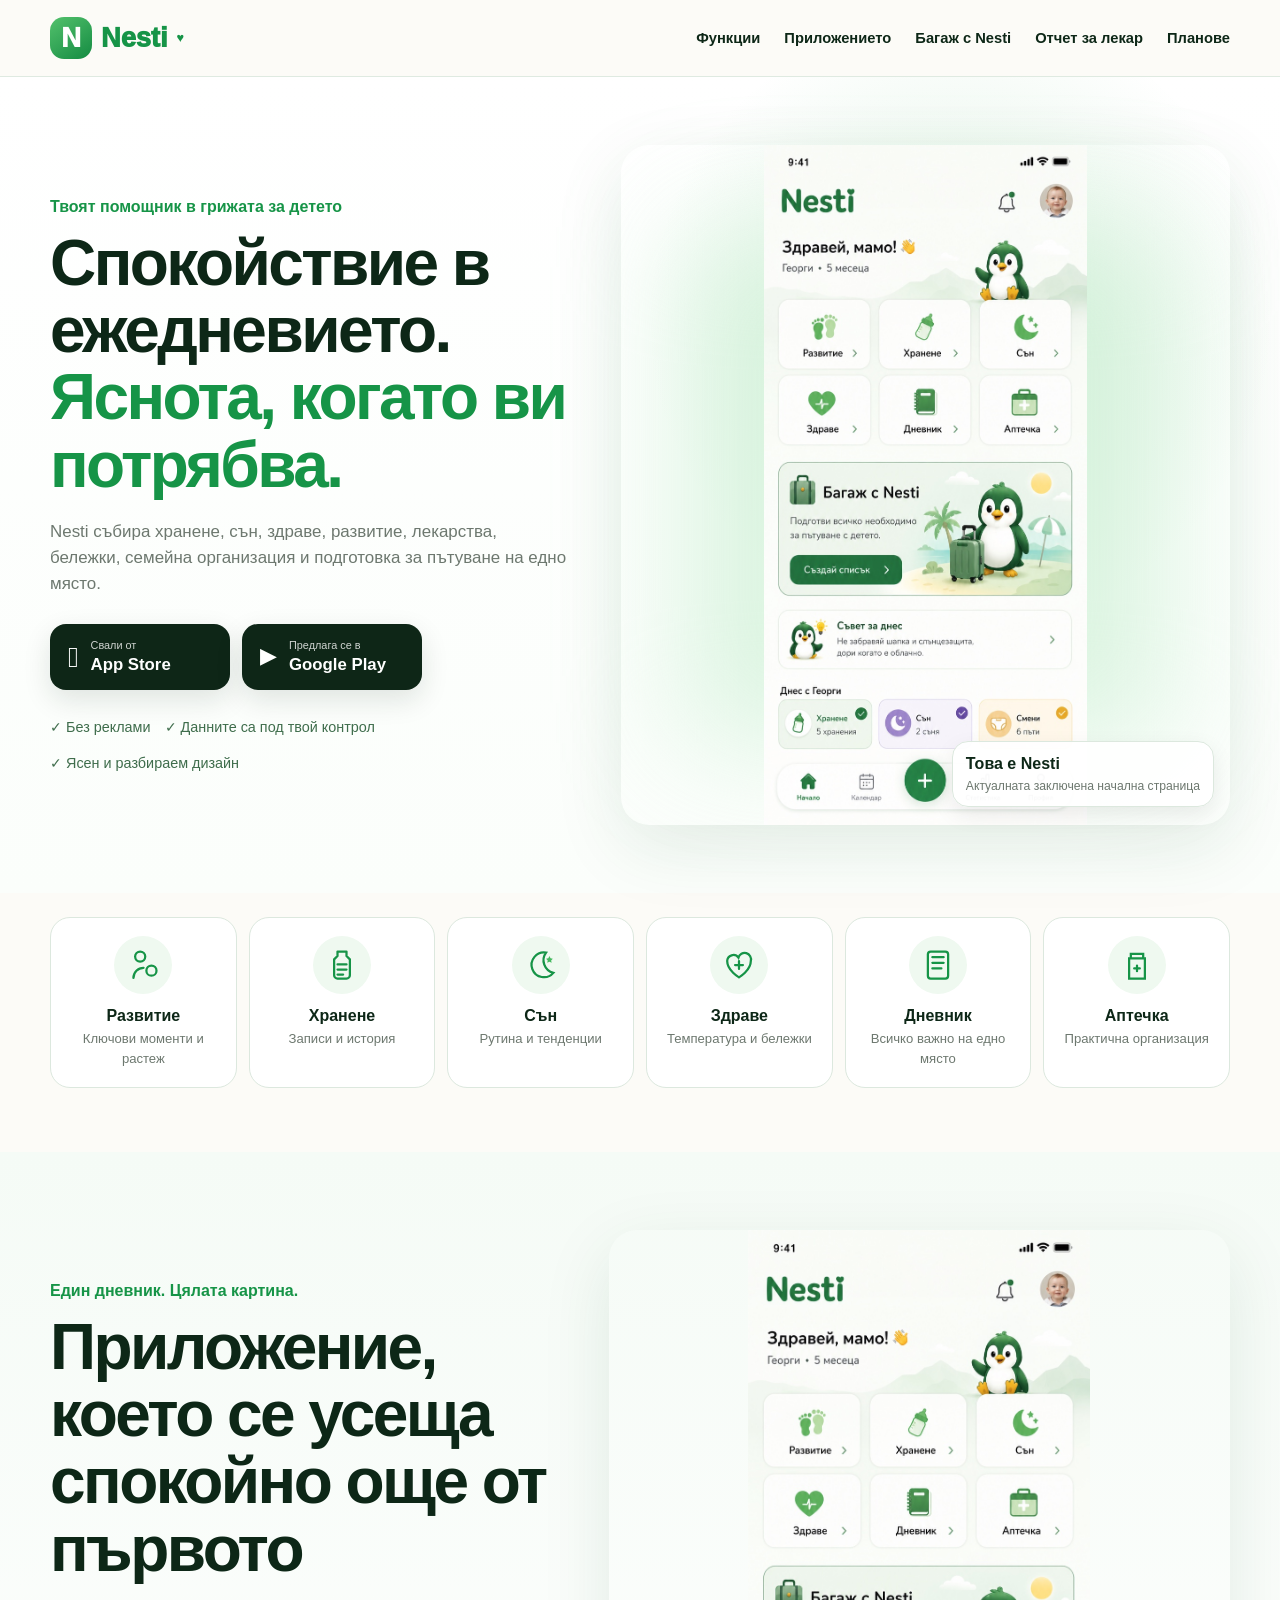
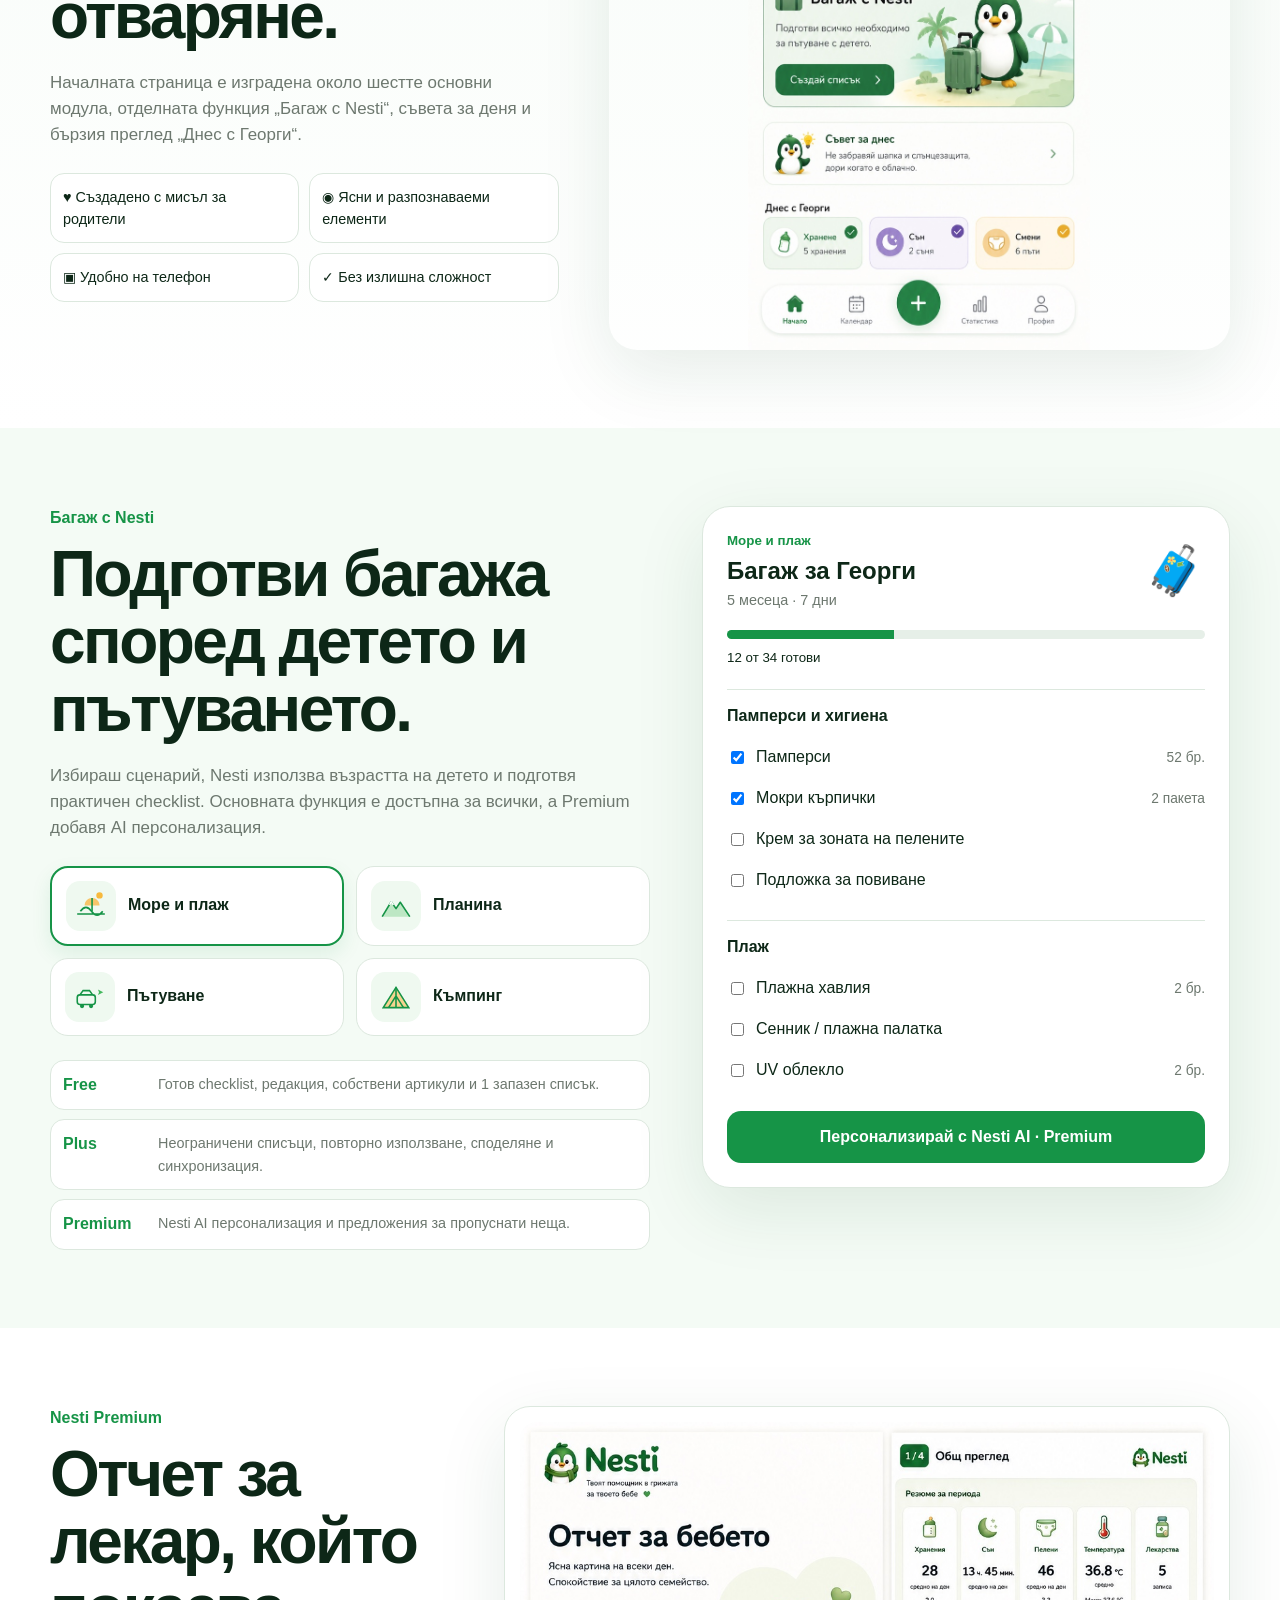
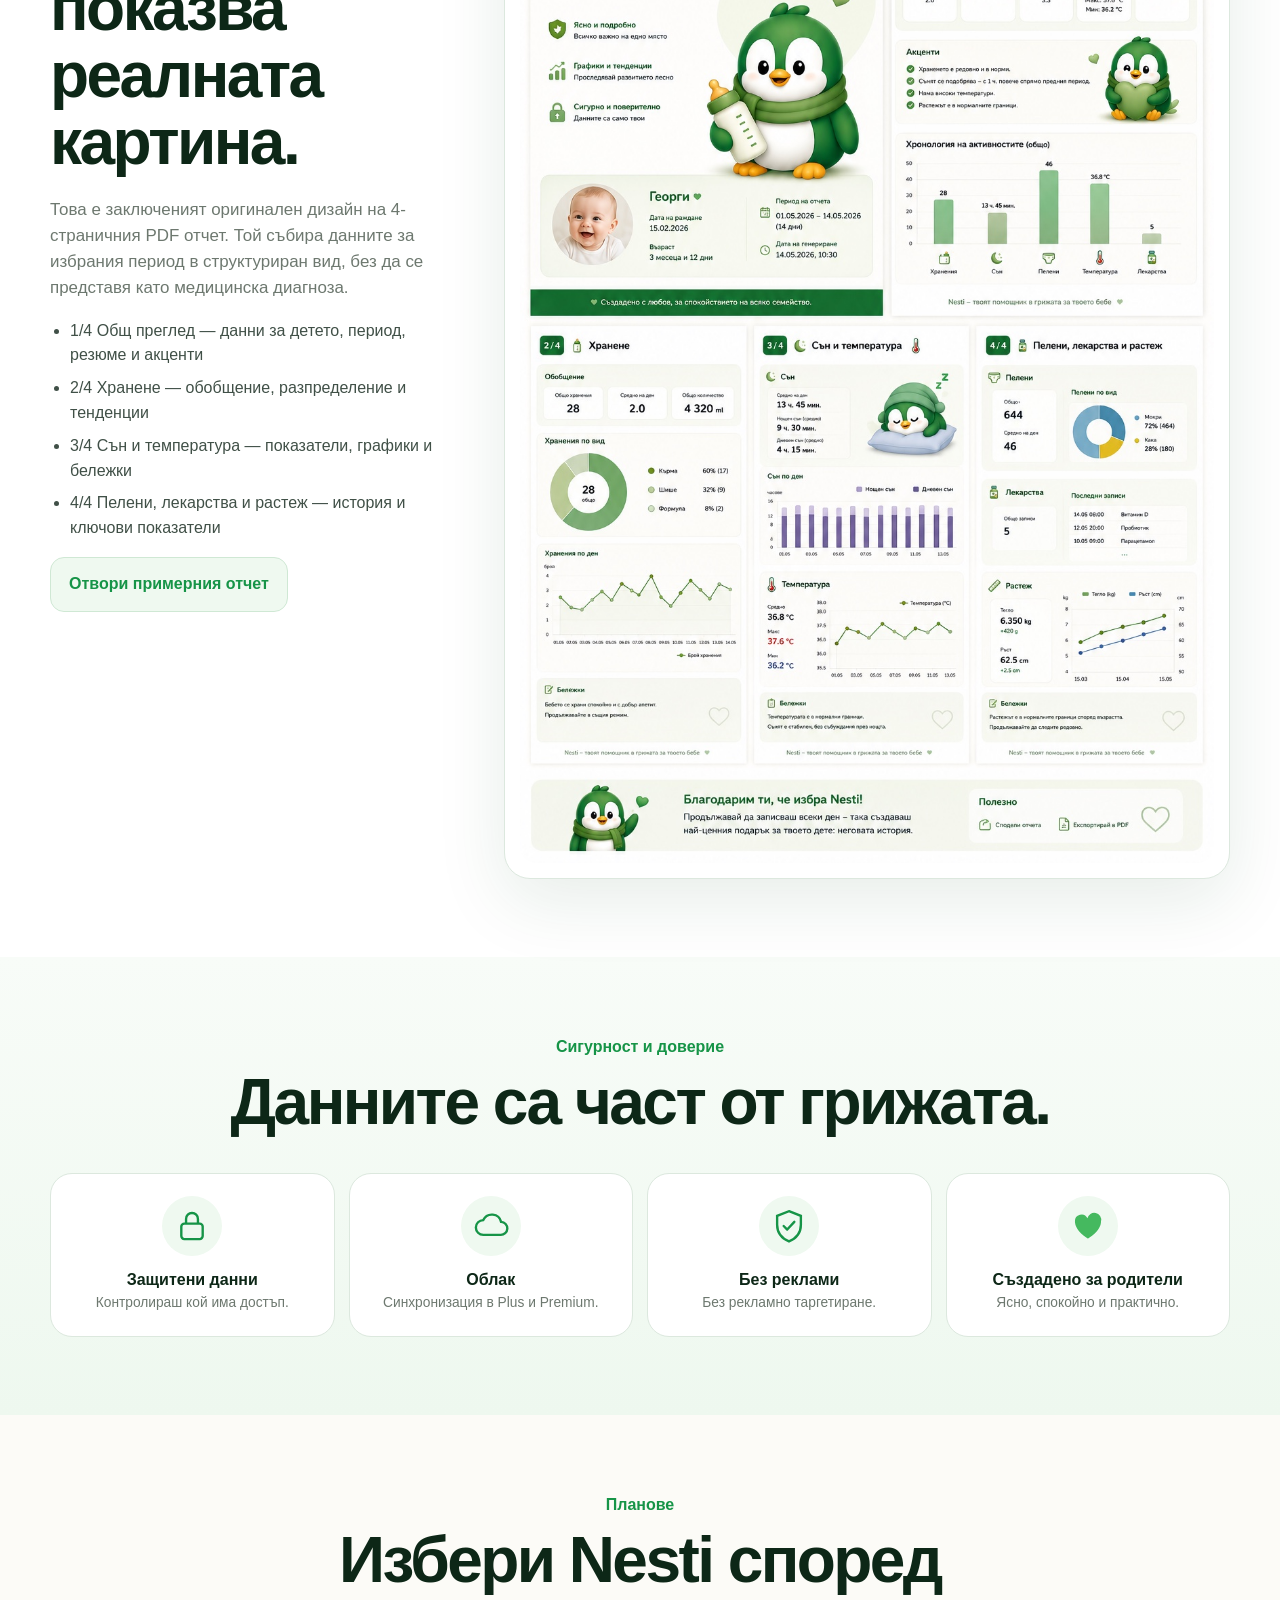
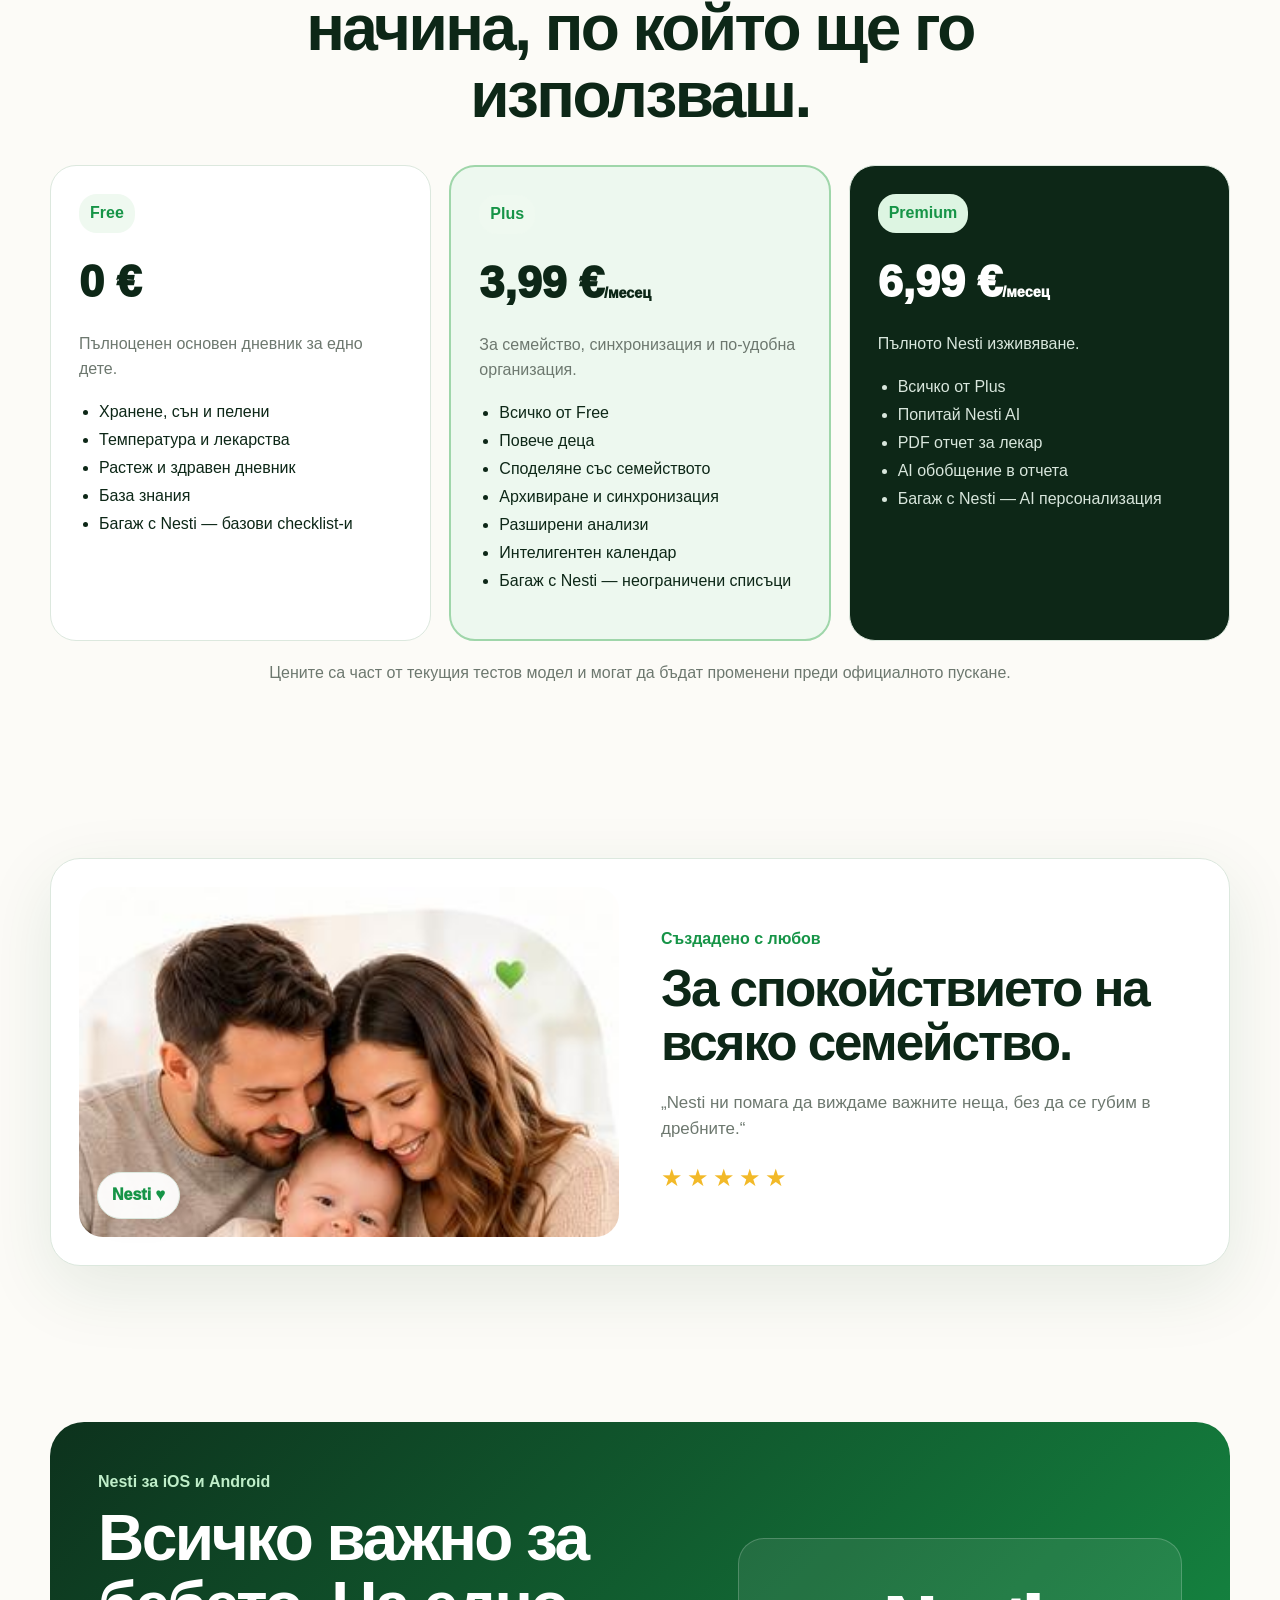
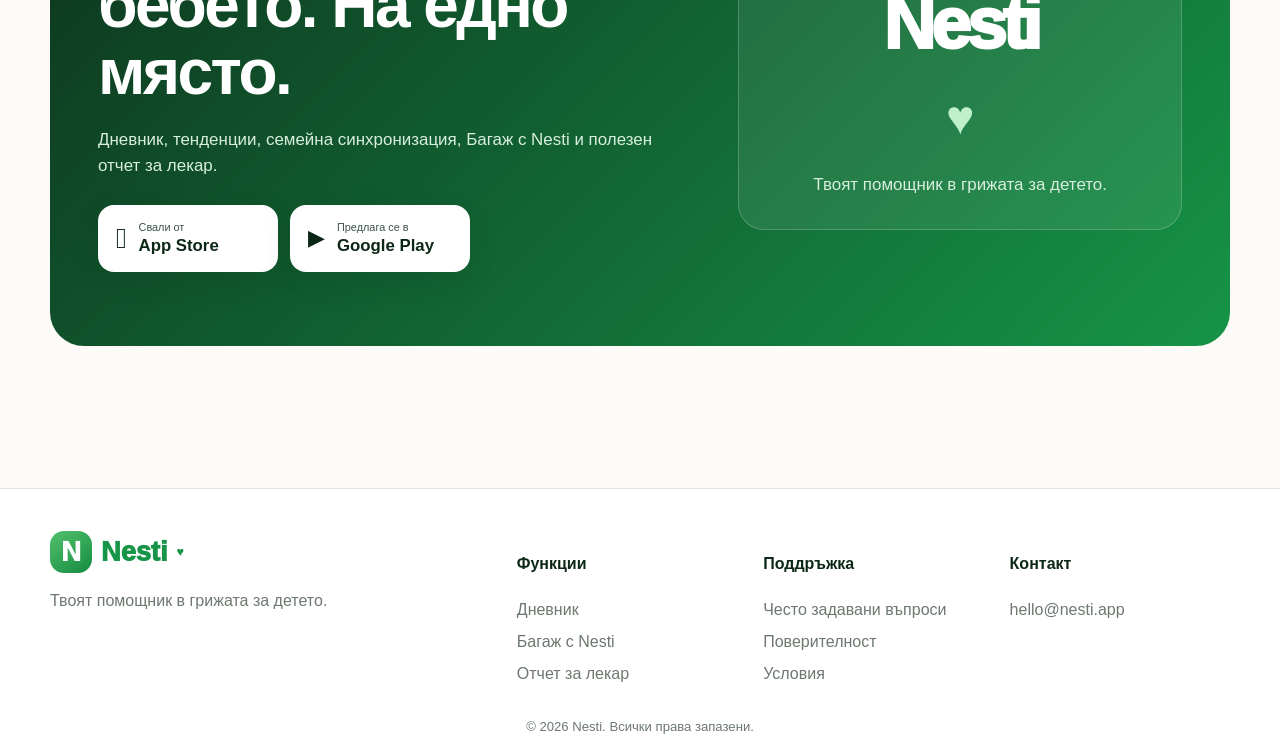
==== commit 5dd24a29: "Add files via upload" ====
--- a/index.html
+++ b/index.html
@@ -3,28 +3,25 @@
 <head>
 <meta charset="utf-8">
 <meta name="viewport" content="width=device-width,initial-scale=1,viewport-fit=cover">
-<meta name="description" content="Nesti — помощник за родители: дневник, анализи, Багаж с Nesti и Premium PDF отчет за лекар.">
+<meta name="description" content="Nesti — помощник за родители: дневник, анализи, Багаж с Nesti и Premium отчет за лекар.">
 <title>Nesti — Твоят помощник в грижата за детето</title>
 <link rel="stylesheet" href="styles.css">
 </head>
 <body>
 <header class="site-header">
   <div class="container nav">
-    <a class="brand" href="#home">
-      <img src="assets/illustrations/nesti-mascot.svg" alt="">
-      <span>Nesti</span>
-    </a>
+    <a class="brand" href="#home"><span class="brand-mark">N</span><span>Nesti</span><b>♥</b></a>
     <nav class="desktop-nav">
       <a href="#features">Функции</a>
+      <a href="#app">Приложението</a>
       <a href="#packing">Багаж с Nesti</a>
       <a href="#doctor">Отчет за лекар</a>
       <a href="#pricing">Планове</a>
-      <a href="#security">Сигурност</a>
     </nav>
     <button class="menu-btn" aria-label="Меню" aria-expanded="false"><span></span><span></span><span></span></button>
   </div>
   <nav class="mobile-nav">
-    <a href="#features">Функции</a><a href="#packing">Багаж с Nesti</a><a href="#doctor">Отчет за лекар</a><a href="#pricing">Планове</a><a href="#security">Сигурност</a>
+    <a href="#features">Функции</a><a href="#app">Приложението</a><a href="#packing">Багаж с Nesti</a><a href="#doctor">Отчет за лекар</a><a href="#pricing">Планове</a>
   </nav>
 </header>
 
@@ -32,54 +29,56 @@
 <section class="hero" id="home">
   <div class="container hero-grid">
     <div class="hero-copy">
-      <span class="kicker">Всичко важно за вашето дете</span>
+      <span class="eyebrow">Твоят помощник в грижата за детето</span>
       <h1>Спокойствие в ежедневието.<br><strong>Яснота, когато ви потрябва.</strong></h1>
-      <p>Nesti събира хранене, сън, здраве, развитие, лекарства, бележки и семейна организация на едно сигурно място.</p>
-      <div class="hero-actions">
-        <button class="store-btn store-link" data-store="App Store"><span class="store-icon"></span><span><small>Свали от</small><b>App Store</b></span></button>
-        <button class="store-btn store-link" data-store="Google Play"><span class="play-icon">▶</span><span><small>Предлага се в</small><b>Google Play</b></span></button>
-      </div>
-      <a class="text-link" href="#doctor">Виж примерен отчет →</a>
-      <div class="trust-line"><span>✓ Без реклами</span><span>✓ Данните са под твой контрол</span><span>✓ Работи и без излишна сложност</span></div>
-    </div>
-
-    <div class="hero-stage">
-      <img class="hero-leaves" src="assets/illustrations/leaves.svg" alt="">
-      <div class="phone">
-        <div class="phone-top"><span>9:41</span><span>●●●</span></div>
-        <div class="app-head">
-          <div><small>Здравей, родител!</small><strong>Георги · 5 месеца</strong></div>
-          <img src="assets/illustrations/nesti-mascot.svg" alt="">
-        </div>
-        <div class="app-grid">
-          <div><img src="assets/icons/development.svg"><span>Развитие</span></div>
-          <div><img src="assets/icons/feeding.svg"><span>Хранене</span></div>
-          <div><img src="assets/icons/sleep.svg"><span>Сън</span></div>
-          <div><img src="assets/icons/health.svg"><span>Здраве</span></div>
-          <div><img src="assets/icons/diary.svg"><span>Дневник</span></div>
-          <div><img src="assets/icons/pharmacy.svg"><span>Аптечка</span></div>
-        </div>
-        <div class="phone-tip"><b>Съвет за днес</b><span>Следи тенденциите, не отделния запис.</span></div>
-        <div class="phone-nav"><span>Начало</span><span>Дневник</span><b>＋</b><span>Статистика</span><span>Още</span></div>
-      </div>
-      <img class="hero-mascot" src="assets/illustrations/nesti-mascot.svg" alt="Nesti талисман">
-    </div>
-  </div>
-</section>
-
-<section class="features" id="features">
+      <p>Nesti събира хранене, сън, здраве, развитие, лекарства, бележки, семейна организация и подготовка за пътуване на едно място.</p>
+
+      <div class="store-row">
+        <button class="store-btn store-link" data-store="App Store"><span class="store-symbol"></span><span><small>Свали от</small><b>App Store</b></span></button>
+        <button class="store-btn store-link" data-store="Google Play"><span class="store-symbol play">▶</span><span><small>Предлага се в</small><b>Google Play</b></span></button>
+      </div>
+
+      <div class="hero-trust">
+        <span>✓ Без реклами</span><span>✓ Данните са под твой контрол</span><span>✓ Ясен и разбираем дизайн</span>
+      </div>
+    </div>
+
+    <div class="hero-product">
+      <div class="product-glow"></div>
+      <img src="assets/references/locked-homepage.jpg" alt="Заключената начална страница на приложението Nesti">
+      <div class="hero-chip"><b>Това е Nesti</b><span>Актуалната заключена начална страница</span></div>
+    </div>
+  </div>
+</section>
+
+<section class="feature-strip" id="features">
   <div class="container">
-    <div class="section-head">
-      <span class="kicker">Един дневник. Цялата картина.</span>
-      <h2>Основните неща са ясни още от първия ден.</h2>
-    </div>
-    <div class="feature-grid">
-      <article><img src="assets/icons/development.svg"><h3>Развитие</h3><p>Ръст, тегло и ключови моменти.</p></article>
-      <article><img src="assets/icons/feeding.svg"><h3>Хранене</h3><p>Лесно записване и история.</p></article>
-      <article><img src="assets/icons/sleep.svg"><h3>Сън</h3><p>Рутина, продължителност и тенденции.</p></article>
-      <article><img src="assets/icons/health.svg"><h3>Здраве</h3><p>Температура, симптоми и важни бележки.</p></article>
-      <article><img src="assets/icons/diary.svg"><h3>Дневник</h3><p>Всичко важно на едно място.</p></article>
-      <article><img src="assets/icons/pharmacy.svg"><h3>Аптечка</h3><p>Практична организация на нужните продукти.</p></article>
+    <div class="feature-strip-grid">
+      <article><img src="assets/icons/development.svg"><b>Развитие</b><span>Ключови моменти и растеж</span></article>
+      <article><img src="assets/icons/feeding.svg"><b>Хранене</b><span>Записи и история</span></article>
+      <article><img src="assets/icons/sleep.svg"><b>Сън</b><span>Рутина и тенденции</span></article>
+      <article><img src="assets/icons/health.svg"><b>Здраве</b><span>Температура и бележки</span></article>
+      <article><img src="assets/icons/diary.svg"><b>Дневник</b><span>Всичко важно на едно място</span></article>
+      <article><img src="assets/icons/pharmacy.svg"><b>Аптечка</b><span>Практична организация</span></article>
+    </div>
+  </div>
+</section>
+
+<section class="brand-showcase" id="app">
+  <div class="container showcase-grid">
+    <div class="showcase-copy">
+      <span class="eyebrow">Един дневник. Цялата картина.</span>
+      <h2>Приложение, което се усеща спокойно още от първото отваряне.</h2>
+      <p>Началната страница е изградена около шестте основни модула, отделната функция „Багаж с Nesti“, съвета за деня и бързия преглед „Днес с Георги“.</p>
+      <div class="showcase-points">
+        <span>♥ Създадено с мисъл за родители</span>
+        <span>◉ Ясни и разпознаваеми елементи</span>
+        <span>▣ Удобно на телефон</span>
+        <span>✓ Без излишна сложност</span>
+      </div>
+    </div>
+    <div class="showcase-visual">
+      <img src="assets/references/locked-homepage.jpg" alt="Реален заключен екран на Nesti">
     </div>
   </div>
 </section>
@@ -87,9 +86,9 @@
 <section class="packing" id="packing">
   <div class="container packing-layout">
     <div class="packing-copy">
-      <span class="kicker">Багаж с Nesti</span>
-      <h2>Не просто списък. Багаж според вашето дете и вашето пътуване.</h2>
-      <p>Функцията е отделна и видима още от началото. Избираш сценарий, Nesti взема възрастта на детето, задава няколко кратки въпроса и подготвя checklist.</p>
+      <span class="eyebrow">Багаж с Nesti</span>
+      <h2>Подготви багажа според детето и пътуването.</h2>
+      <p>Избираш сценарий, Nesti използва възрастта на детето и подготвя практичен checklist. Основната функция е достъпна за всички, а Premium добавя AI персонализация.</p>
 
       <div class="packing-scenarios">
         <button class="scenario active" data-scenario="beach"><img src="assets/icons/beach.svg"><span>Море и плаж</span></button>
@@ -98,19 +97,19 @@
         <button class="scenario" data-scenario="camping"><img src="assets/icons/camping.svg"><span>Къмпинг</span></button>
       </div>
 
-      <div class="packing-plan">
+      <div class="tier-summary">
         <div><b>Free</b><span>Готов checklist, редакция, собствени артикули и 1 запазен списък.</span></div>
         <div><b>Plus</b><span>Неограничени списъци, повторно използване, споделяне и синхронизация.</span></div>
-        <div><b>Premium</b><span>Nesti AI персонализация, smart quantities и предложения за пропуснати неща.</span></div>
+        <div><b>Premium</b><span>Nesti AI персонализация и предложения за пропуснати неща.</span></div>
       </div>
     </div>
 
     <div class="packing-demo">
       <div class="packing-demo-head">
         <div><small id="scenarioLabel">Море и плаж</small><strong>Багаж за Георги</strong><span>5 месеца · 7 дни</span></div>
-        <img src="assets/illustrations/packing-mascot.svg" alt="">
-      </div>
-      <div class="progress"><span style="width:35%"></span></div>
+        <div class="bag-badge">🧳</div>
+      </div>
+      <div class="progress"><span></span></div>
       <small>12 от 34 готови</small>
       <div class="check-group">
         <h4>Памперси и хигиена</h4>
@@ -119,13 +118,13 @@
         <label><input type="checkbox"> Крем за зоната на пелените</label>
         <label><input type="checkbox"> Подложка за повиване</label>
       </div>
-      <div class="check-group">
+      <div class="check-group scenario-items">
         <h4 id="scenarioCategory">Плаж</h4>
         <label><input type="checkbox"> Плажна хавлия <em>2 бр.</em></label>
         <label><input type="checkbox"> Сенник / плажна палатка</label>
         <label><input type="checkbox"> UV облекло <em>2 бр.</em></label>
       </div>
-      <button class="btn primary full" id="aiPersonalize">Персонализирай с Nesti AI · Premium</button>
+      <button class="primary-btn" id="aiPersonalize">Персонализирай с Nesti AI · Premium</button>
     </div>
   </div>
 </section>
@@ -133,103 +132,59 @@
 <section class="doctor" id="doctor">
   <div class="container doctor-grid">
     <div class="doctor-copy">
-      <span class="kicker">Nesti Premium</span>
-      <h2>PDF отчет за лекар, който наистина е полезен.</h2>
-      <p>Това не е празна графика. Примерният отчет показва как реално изглежда структурираният export: данни за детето, избран период, резюме на записите, растеж, температура, хранене, сън, симптоми, лекарства и бележки.</p>
-      <ul class="clean-list">
-        <li>Основна информация и период</li>
-        <li>AI обобщение на въведените данни</li>
-        <li>Ръст и тегло</li>
-        <li>Хранене и сън</li>
-        <li>Температура и симптоми</li>
-        <li>Приемани лекарства и важни бележки</li>
+      <span class="eyebrow">Nesti Premium</span>
+      <h2>Отчет за лекар, който показва реалната картина.</h2>
+      <p>Това е заключеният оригинален дизайн на 4-страничния PDF отчет. Той събира данните за избрания период в структуриран вид, без да се представя като медицинска диагноза.</p>
+      <ul>
+        <li>1/4 Общ преглед — данни за детето, период, резюме и акценти</li>
+        <li>2/4 Хранене — обобщение, разпределение и тенденции</li>
+        <li>3/4 Сън и температура — показатели, графики и бележки</li>
+        <li>4/4 Пелени, лекарства и растеж — история и ключови показатели</li>
       </ul>
-      <div class="premium-note">Doctor Report / PDF остава изцяло Premium функция.</div>
-    </div>
-
-    <div class="report">
-      <div class="report-header">
-        <div class="report-brand"><img src="assets/illustrations/nesti-mascot.svg"><span>Nesti</span></div>
-        <span>Медицински отчет</span>
-      </div>
-
-      <div class="report-title">
-        <div><h3>Медицински отчет за Георги</h3><p>Период: 1–7 юли 2026</p></div>
-        <div class="report-badge">7 дни</div>
-      </div>
-
-      <div class="report-meta">
-        <div><small>Възраст</small><b>5 месеца</b></div>
-        <div><small>Тегло</small><b>7.2 kg</b></div>
-        <div><small>Ръст</small><b>66 cm</b></div>
-        <div><small>Макс. температура</small><b>38.1°C</b></div>
-      </div>
-
-      <div class="report-section">
-        <h4>AI обобщение на въведените данни</h4>
-        <p>През последните 7 дни храненията са станали по-чести, а средната продължителност на съня е по-ниска спрямо предходната седмица. На 7 юли е регистрирана температура 38.1°C. Това е обобщение на записите, а не медицинска диагноза.</p>
-      </div>
-
-      <div class="report-section two-col">
-        <div>
-          <h4>Хранене</h4>
-          <div class="metric"><b>42</b><span>записа</span></div>
-          <div class="bars"><i style="height:38%"></i><i style="height:64%"></i><i style="height:48%"></i><i style="height:72%"></i><i style="height:58%"></i><i style="height:70%"></i><i style="height:76%"></i></div>
-        </div>
-        <div>
-          <h4>Сън</h4>
-          <div class="metric"><b>25 ч. 10 мин.</b><span>общо за периода</span></div>
-          <div class="sleep-strip"><i style="width:18%"></i><i style="width:29%"></i><i style="width:13%"></i><i style="width:24%"></i></div>
-        </div>
-      </div>
-
-      <div class="report-section">
-        <h4>Температура</h4>
-        <table><thead><tr><th>Дата</th><th>Час</th><th>Стойност</th><th>Бележка</th></tr></thead>
-        <tbody><tr><td>05.07</td><td>08:40</td><td>36.8°C</td><td>Без симптоми</td></tr>
-        <tr><td>06.07</td><td>19:15</td><td>37.6°C</td><td>Неспокойствие</td></tr>
-        <tr><td>07.07</td><td>09:05</td><td>38.1°C</td><td>Повишена температура</td></tr></tbody></table>
-      </div>
-
-      <div class="report-section">
-        <h4>Лекарства и бележки</h4>
-        <div class="medicine-row"><span>Парацетамол</span><small>Записано от родителя · 07.07 · 10:00</small></div>
-        <div class="medicine-row"><span>Бележка за лекар</span><small>„По-слаб апетит сутринта.“</small></div>
-      </div>
-    </div>
-  </div>
-</section>
-
-<section class="security" id="security">
+      <button class="secondary-btn" id="openReport">Отвори примерния отчет</button>
+    </div>
+    <div class="report-preview">
+      <img src="assets/references/locked-doctor-report.jpg" alt="Заключеният примерен PDF отчет на Nesti">
+    </div>
+  </div>
+</section>
+
+<section class="security">
   <div class="container">
-    <div class="section-head"><span class="kicker">Сигурност и доверие</span><h2>Данните са част от грижата. Затова ги пазим като такива.</h2></div>
+    <div class="section-head">
+      <span class="eyebrow">Сигурност и доверие</span>
+      <h2>Данните са част от грижата.</h2>
+    </div>
     <div class="security-grid">
-      <article><img src="assets/icons/lock.svg"><h3>Защитени данни</h3><p>Контролираш кой има достъп.</p></article>
-      <article><img src="assets/icons/cloud.svg"><h3>Облак</h3><p>Синхронизация и backup в Plus и Premium.</p></article>
-      <article><img src="assets/icons/shield.svg"><h3>Без реклами</h3><p>Без рекламно таргетиране и излишен шум.</p></article>
-      <article><img src="assets/icons/heart.svg"><h3>Създадено за родители</h3><p>Ясно, спокойно и практично.</p></article>
+      <article><img src="assets/icons/lock.svg"><b>Защитени данни</b><span>Контролираш кой има достъп.</span></article>
+      <article><img src="assets/icons/cloud.svg"><b>Облак</b><span>Синхронизация в Plus и Premium.</span></article>
+      <article><img src="assets/icons/shield.svg"><b>Без реклами</b><span>Без рекламно таргетиране.</span></article>
+      <article><img src="assets/icons/heart.svg"><b>Създадено за родители</b><span>Ясно, спокойно и практично.</span></article>
     </div>
   </div>
 </section>
 
 <section class="pricing" id="pricing">
   <div class="container">
-    <div class="section-head"><span class="kicker">Планове</span><h2>Избери Nesti според начина, по който искаш да го използваш.</h2></div>
+    <div class="section-head">
+      <span class="eyebrow">Планове</span>
+      <h2>Избери Nesti според начина, по който ще го използваш.</h2>
+    </div>
     <div class="pricing-grid">
-      <article>
-        <span class="plan">Безплатен</span><div class="price">0 €</div>
+      <article class="free">
+        <span class="plan">Free</span><div class="price">0 €</div>
         <p>Пълноценен основен дневник за едно дете.</p>
         <ul><li>Хранене, сън и пелени</li><li>Температура и лекарства</li><li>Растеж и здравен дневник</li><li>База знания</li><li>Багаж с Nesti — базови checklist-и</li></ul>
       </article>
       <article class="plus">
         <span class="plan">Plus</span><div class="price">3,99 €<small>/месец</small></div>
         <p>За семейство, синхронизация и по-удобна организация.</p>
-        <ul><li>Всичко от Безплатен</li><li>Повече деца</li><li>Споделяне със семейството</li><li>Архивиране и синхронизация в облака</li><li>Разширени анализи</li><li>Интелигентен календар</li><li>Багаж с Nesti — неограничени запазени списъци и споделяне</li></ul>
+        <ul><li>Всичко от Free</li><li>Повече деца</li><li>Споделяне със семейството</li><li>Архивиране и синхронизация</li><li>Разширени анализи</li><li>Интелигентен календар</li><li>Багаж с Nesti — неограничени списъци</li></ul>
       </article>
       <article class="premium">
         <span class="plan">Premium</span><div class="price">6,99 €<small>/месец</small></div>
         <p>Пълното Nesti изживяване.</p>
-        <ul><li>Всичко от Plus</li><li>Попитай Nesti AI</li><li>PDF отчет за лекар</li><li>AI анализ и обобщение в отчета</li><li>Багаж с Nesti — AI персонализация и smart quantities</li></ul>
+        <ul><li>Всичко от Plus</li><li>Попитай Nesti AI</li><li>PDF отчет за лекар</li><li>AI обобщение в отчета</li><li>Багаж с Nesti — AI персонализация</li></ul>
       </article>
     </div>
     <p class="price-note">Цените са част от текущия тестов модел и могат да бъдат променени преди официалното пускане.</p>
@@ -238,39 +193,68 @@
 
 <section class="family">
   <div class="container family-card">
-    <img src="assets/illustrations/family-moment.svg" alt="Топъл семеен момент с родители и бебе">
-    <div><span class="kicker">Създадено с любов</span><h2>За спокойствието на всяко семейство.</h2><p>„Nesti ни помага да виждаме важните неща, без да се губим в дребните.“</p><div class="stars">★★★★★</div></div>
-  </div>
-</section>
-
-<section class="download-cta" id="download">
- <div class="container download-panel">
-  <div><span class="kicker">Nesti за iOS и Android</span><h2>Всичко важно за бебето. На едно място.</h2><p>Дневник, тенденции, семейна синхронизация, Багаж с Nesti и полезен отчет за лекар.</p>
-   <div class="download-buttons">
-    <button class="store-btn store-link light" data-store="App Store"><span class="store-icon"></span><span><small>Свали от</small><b>App Store</b></span></button>
-    <button class="store-btn store-link light" data-store="Google Play"><span class="play-icon">▶</span><span><small>Предлага се в</small><b>Google Play</b></span></button>
-   </div>
-  </div>
-  <div class="download-nesti-visual"><img src="assets/illustrations/nesti-mascot.svg" alt="Nesti талисман"><div class="nesti-feature-badges"><span>Хранене</span><span>Сън</span><span>Здраве</span><span>Развитие</span><span>Багаж</span></div></div>
- </div>
+    <div class="family-photo">
+      <img src="assets/references/family-photo.jpg" alt="Реалистично семейство с бебе">
+      <div class="family-brand">Nesti ♥</div>
+    </div>
+    <div>
+      <span class="eyebrow">Създадено с любов</span>
+      <h2>За спокойствието на всяко семейство.</h2>
+      <p>„Nesti ни помага да виждаме важните неща, без да се губим в дребните.“</p>
+      <div class="stars">★★★★★</div>
+    </div>
+  </div>
+</section>
+
+<section class="download-cta">
+  <div class="container download-panel">
+    <div>
+      <span class="eyebrow">Nesti за iOS и Android</span>
+      <h2>Всичко важно за бебето. На едно място.</h2>
+      <p>Дневник, тенденции, семейна синхронизация, Багаж с Nesti и полезен отчет за лекар.</p>
+      <div class="store-row">
+        <button class="store-btn store-link light" data-store="App Store"><span class="store-symbol"></span><span><small>Свали от</small><b>App Store</b></span></button>
+        <button class="store-btn store-link light" data-store="Google Play"><span class="store-symbol play">▶</span><span><small>Предлага се в</small><b>Google Play</b></span></button>
+      </div>
+    </div>
+    <div class="download-brand-visual">
+      <div class="big-nesti-word">Nesti</div>
+      <div class="heart-mark">♥</div>
+      <p>Твоят помощник в грижата за детето.</p>
+    </div>
+  </div>
 </section>
 </main>
 
 <div class="modal-backdrop" id="aiModal" aria-hidden="true">
- <div class="modal-card" role="dialog" aria-modal="true" aria-labelledby="aiTitle">
-  <button class="modal-close" data-close="aiModal">×</button><span class="kicker">Nesti AI · Premium</span><h3 id="aiTitle">Списъкът е персонализиран за Георги.</h3>
-  <p>Според възрастта, 7-дневния престой и избрания сценарий:</p>
-  <ul><li>Добавих 4 предложения за пропуснати артикули.</li><li>Коригирах памперсите от 48 на 52 бр.</li><li>Добавих резервен комплект дрехи.</li><li>Добавих UV защита според сценария „Море и плаж“.</li></ul>
-  <div class="modal-note">Това е демонстрация на Premium персонализацията. Nesti AI предлага организация на багажа, не медицински препоръки.</div>
- </div>
+  <div class="modal-card">
+    <button class="modal-close" data-close="aiModal">×</button>
+    <span class="eyebrow">Nesti AI · Premium</span>
+    <h3>Списъкът е персонализиран за Георги.</h3>
+    <p>Според възрастта, 7-дневния престой и избрания сценарий:</p>
+    <ul><li>Добавих 4 предложения за пропуснати артикули.</li><li>Коригирах памперсите от 48 на 52 бр.</li><li>Добавих резервен комплект дрехи.</li><li>Добавих артикули според избрания сценарий.</li></ul>
+  </div>
 </div>
+
 <div class="modal-backdrop" id="storeModal" aria-hidden="true">
- <div class="modal-card" role="dialog" aria-modal="true"><button class="modal-close" data-close="storeModal">×</button><span class="kicker">Nesti</span><h3 id="storeTitle">App Store</h3><p>Бутонът е подготвен за официалната store страница. Реалният линк ще бъде добавен веднага след публикуването на приложението.</p><div class="modal-note">Не използваме измислен или неофициален адрес.</div></div>
+  <div class="modal-card">
+    <button class="modal-close" data-close="storeModal">×</button>
+    <span class="eyebrow">Nesti</span>
+    <h3 id="storeTitle">App Store</h3>
+    <p>Бутонът е готов за официалната store страница. Реалният линк ще бъде добавен след публикуването на приложението.</p>
+  </div>
+</div>
+
+<div class="modal-backdrop report-modal" id="reportModal" aria-hidden="true">
+  <div class="modal-card report-modal-card">
+    <button class="modal-close" data-close="reportModal">×</button>
+    <img src="assets/references/locked-doctor-report.jpg" alt="Примерен PDF отчет на Nesti">
+  </div>
 </div>
 
 <footer>
   <div class="container footer-grid">
-    <div class="footer-brand"><div class="brand"><img src="assets/illustrations/nesti-mascot.svg"><span>Nesti</span></div><p>Твоят помощник в грижата за детето.</p></div>
+    <div><div class="brand footer-brand"><span class="brand-mark">N</span><span>Nesti</span><b>♥</b></div><p>Твоят помощник в грижата за детето.</p></div>
     <div><h4>Функции</h4><a href="#features">Дневник</a><a href="#packing">Багаж с Nesti</a><a href="#doctor">Отчет за лекар</a></div>
     <div><h4>Поддръжка</h4><a href="support.html">Често задавани въпроси</a><a href="privacy.html">Поверителност</a><a href="terms.html">Условия</a></div>
     <div><h4>Контакт</h4><a href="mailto:hello@nesti.app">hello@nesti.app</a></div>
@@ -280,4 +264,4 @@
 
 <script src="script.js"></script>
 </body>
-</html>
+</html>
--- a/styles.css
+++ b/styles.css
@@ -1,17 +1,2 @@
-:root{--g:#169447;--g2:#49B764;--dark:#0E2617;--mut:#69766E;--soft:#EFF9F0;--soft2:#F7FCF7;--cream:#FCFBF7;--line:#DCE8DE;--gold:#F2B928;--shadow:0 18px 60px rgba(18,78,41,.10)}*{box-sizing:border-box}html{scroll-behavior:smooth}body{margin:0;font-family:Inter,-apple-system,BlinkMacSystemFont,"Segoe UI",sans-serif;background:var(--cream);color:var(--dark);line-height:1.55}img{display:block;max-width:100%}a{text-decoration:none;color:inherit}.container{width:min(1180px,calc(100% - 32px));margin:auto}.site-header{position:sticky;top:0;z-index:30;background:rgba(252,251,247,.94);backdrop-filter:blur(14px);border-bottom:1px solid rgba(220,232,222,.8)}.nav{height:78px;display:flex;align-items:center;gap:26px}.brand{display:flex;align-items:center;gap:9px;font-weight:900;color:var(--g);font-size:1.65rem}.brand img{width:44px;height:44px}.desktop-nav{display:flex;margin-left:auto;gap:24px;font-weight:750;font-size:.94rem}.desktop-nav a:hover{color:var(--g)}.menu-btn{display:none;margin-left:auto;width:48px;height:48px;border:1px solid var(--line);border-radius:15px;background:#fff;padding:12px}.menu-btn span{display:block;height:3px;background:var(--g);border-radius:3px;margin:5px}.mobile-nav{display:none}.hero{padding:70px 0 54px;background:radial-gradient(circle at 78% 34%,rgba(73,183,100,.14),transparent 30%),linear-gradient(180deg,#fff,#fbfdfb)}.hero-grid{display:grid;grid-template-columns:1fr 1fr;gap:56px;align-items:center}.kicker{color:var(--g);font-weight:900;letter-spacing:.01em}.hero h1,.section-head h2,.packing h2,.doctor h2,.family h2{font-size:clamp(2.5rem,5vw,4.7rem);line-height:1.04;letter-spacing:-.04em;margin:10px 0 20px}.hero h1 strong{color:var(--g)}.hero-copy>p{font-size:1.1rem;color:var(--mut);max-width:620px}.hero-actions{display:flex;gap:12px;margin:26px 0}.btn{display:inline-flex;align-items:center;justify-content:center;border-radius:14px;padding:14px 20px;font-weight:850;border:1px solid transparent;cursor:pointer}.primary{background:var(--g);color:#fff}.ghost{border-color:var(--g);color:var(--g);background:#fff}.full{width:100%}.trust-line{display:flex;gap:16px;flex-wrap:wrap;color:#467153;font-size:.9rem}.hero-stage{position:relative;min-height:560px}.hero-leaves{position:absolute;width:250px;right:20px;bottom:10px;opacity:.85}.phone{position:absolute;right:72px;top:0;width:325px;background:#fff;border:10px solid #111;border-radius:44px;padding:20px 16px 16px;box-shadow:0 28px 80px rgba(0,0,0,.17)}.phone:before{content:"";position:absolute;top:8px;left:50%;transform:translateX(-50%);width:105px;height:24px;background:#111;border-radius:20px}.phone-top{display:flex;justify-content:space-between;font-size:.75rem;margin-top:12px}.app-head{display:flex;justify-content:space-between;align-items:center;margin:22px 0 14px}.app-head div{display:flex;flex-direction:column}.app-head small{color:var(--mut)}.app-head img{width:54px}.app-grid{display:grid;grid-template-columns:repeat(2,1fr);gap:10px}.app-grid div{border:1px solid var(--line);background:var(--soft2);border-radius:15px;padding:12px;display:flex;align-items:center;gap:9px;font-size:.88rem;font-weight:800}.app-grid img{width:30px;height:30px}.phone-tip{margin:13px 0;background:var(--soft);border-radius:15px;padding:12px;display:flex;flex-direction:column;font-size:.8rem}.phone-tip span{color:var(--mut)}.phone-nav{display:flex;justify-content:space-between;align-items:center;font-size:.7rem;color:#617066}.phone-nav b{width:40px;height:40px;border-radius:50%;display:grid;place-items:center;background:var(--g);color:#fff;font-size:1.3rem}.hero-mascot{position:absolute;left:0;bottom:5px;width:170px;filter:drop-shadow(0 18px 20px rgba(22,148,71,.14))}.features,.security,.pricing,.family,.packing,.doctor{padding:78px 0}.section-head{text-align:center;max-width:780px;margin:0 auto 38px}.feature-grid{display:grid;grid-template-columns:repeat(6,1fr);gap:14px}.feature-grid article,.security-grid article{background:#fff;border:1px solid var(--line);border-radius:22px;padding:24px 16px;text-align:center;box-shadow:0 8px 30px rgba(25,77,43,.04)}.feature-grid img,.security-grid img{width:64px;height:64px;margin:0 auto 13px;background:var(--soft);padding:12px;border-radius:50%}.feature-grid h3,.security-grid h3{margin:0 0 6px}.feature-grid p,.security-grid p{margin:0;color:var(--mut);font-size:.92rem}.packing{background:linear-gradient(180deg,#F4FBF5,#fff)}.packing-layout{display:grid;grid-template-columns:1fr .85fr;gap:54px;align-items:start}.packing-copy p{color:var(--mut);font-size:1.05rem}.packing-scenarios{display:grid;grid-template-columns:repeat(2,1fr);gap:12px;margin:24px 0}.scenario{display:flex;align-items:center;gap:12px;border:1px solid var(--line);border-radius:18px;background:#fff;padding:13px 15px;font-weight:850;color:var(--dark);cursor:pointer}.scenario img{width:52px;height:52px;background:var(--soft);border-radius:14px;padding:8px}.scenario.active{border:2px solid var(--g);box-shadow:0 8px 20px rgba(22,148,71,.10)}.packing-plan{display:grid;gap:9px}.packing-plan div{display:grid;grid-template-columns:85px 1fr;gap:10px;padding:12px;border-radius:14px;background:#fff;border:1px solid var(--line)}.packing-plan b{color:var(--g)}.packing-plan span{color:var(--mut);font-size:.92rem}.packing-demo{background:#fff;border:1px solid var(--line);border-radius:28px;padding:24px;box-shadow:var(--shadow)}.packing-demo-head{display:flex;justify-content:space-between;align-items:center}.packing-demo-head div{display:flex;flex-direction:column}.packing-demo-head small{color:var(--g);font-weight:900}.packing-demo-head strong{font-size:1.55rem}.packing-demo-head span{color:var(--mut);font-size:.9rem}.packing-demo-head img{width:85px}.progress{height:9px;background:#E6EFE8;border-radius:8px;margin:18px 0 6px;overflow:hidden}.progress span{display:block;height:100%;background:var(--g)}.check-group{margin:20px 0;border-top:1px solid var(--line);padding-top:14px}.check-group h4{margin:0 0 9px}.check-group label{display:flex;align-items:center;gap:9px;padding:8px 0;color:#25372D}.check-group em{margin-left:auto;color:var(--mut);font-style:normal;font-size:.88rem}.doctor{background:#fff}.doctor-grid{display:grid;grid-template-columns:.8fr 1.2fr;gap:50px;align-items:start}.doctor-copy p{color:var(--mut);font-size:1.05rem}.clean-list{list-style:none;padding:0;margin:22px 0}.clean-list li{padding:7px 0 7px 30px;position:relative}.clean-list li:before{content:"✓";position:absolute;left:0;color:var(--g);font-weight:900}.premium-note{background:var(--soft);border:1px solid #D6EBD9;padding:14px 16px;border-radius:14px;color:#245C36;font-weight:800}.report{background:#fff;border:1px solid #D7E2D8;border-radius:18px;padding:26px;box-shadow:0 20px 60px rgba(18,65,34,.10);font-size:.88rem}.report-header,.report-title{display:flex;align-items:center;justify-content:space-between}.report-header{border-bottom:1px solid var(--line);padding-bottom:14px;color:var(--mut)}.report-brand{display:flex;align-items:center;gap:7px;font-size:1.2rem;font-weight:900;color:var(--g)}.report-brand img{width:32px}.report-title{padding:18px 0}.report-title h3{margin:0 0 3px;font-size:1.4rem}.report-title p{margin:0;color:var(--mut)}.report-badge{background:var(--soft);color:var(--g);font-weight:900;padding:7px 10px;border-radius:20px}.report-meta{display:grid;grid-template-columns:repeat(4,1fr);gap:8px}.report-meta div{background:var(--soft2);border:1px solid var(--line);border-radius:12px;padding:10px;display:flex;flex-direction:column}.report-meta small{color:var(--mut)}.report-section{border-top:1px solid var(--line);padding-top:16px;margin-top:16px}.report-section h4{margin:0 0 10px}.report-section p{margin:0;color:#405047}.report-section.two-col{display:grid;grid-template-columns:1fr 1fr;gap:16px}.metric{display:flex;flex-direction:column;margin-bottom:12px}.metric b{font-size:1.25rem}.metric span{color:var(--mut)}.bars{height:90px;display:flex;align-items:flex-end;gap:8px}.bars i{flex:1;background:linear-gradient(var(--g2),var(--g));border-radius:5px 5px 0 0}.sleep-strip{display:flex;gap:5px;align-items:center;height:90px}.sleep-strip i{height:18px;background:var(--g);border-radius:10px}.report table{width:100%;border-collapse:collapse}.report th,.report td{text-align:left;border-bottom:1px solid var(--line);padding:7px 5px}.report th{color:var(--mut);font-size:.78rem}.medicine-row{display:flex;justify-content:space-between;gap:12px;padding:8px 0;border-bottom:1px solid var(--line)}.medicine-row small{color:var(--mut)}.security{background:linear-gradient(180deg,#F7FCF7,#EEF8EF)}.security-grid{display:grid;grid-template-columns:repeat(4,1fr);gap:16px}.pricing-grid{display:grid;grid-template-columns:repeat(3,1fr);gap:18px}.pricing-grid article{background:#fff;border:1px solid var(--line);border-radius:24px;padding:28px;box-shadow:0 8px 30px rgba(25,77,43,.04)}.pricing-grid .plus{border:2px solid #A5D8AF}.pricing-grid .premium{background:var(--dark);color:#fff}.pricing-grid .premium p,.pricing-grid .premium li{color:#D7E4DA}.plan{display:inline-block;background:var(--soft);color:var(--g);font-weight:900;border-radius:18px;padding:7px 11px}.premium .plan{background:#DDF5E2}.price{font-size:2.8rem;font-weight:950;margin:14px 0}.price small{font-size:.9rem}.pricing-grid p{color:var(--mut)}.pricing-grid ul{padding-left:20px;line-height:1.75}.price-note{text-align:center;color:var(--mut);margin-top:20px}.family{padding-top:20px}.family-card{display:grid;grid-template-columns:300px 1fr;align-items:center;background:#fff;border:1px solid var(--line);border-radius:28px;padding:30px 40px;box-shadow:var(--shadow)}.family-card>img{width:230px;margin:auto;background:var(--soft);border-radius:50%;padding:20px}.family-card h2{font-size:clamp(2rem,4vw,3.7rem)}.family-card p{color:var(--mut);font-size:1.1rem}.stars{color:var(--gold);font-size:1.4rem;letter-spacing:4px}footer{margin-top:70px;background:#fff;border-top:1px solid var(--line);padding:44px 0 18px}.footer-grid{display:grid;grid-template-columns:2fr 1fr 1fr 1fr;gap:28px}.footer-brand p{color:var(--mut)}footer h4{color:#245C36;margin:0 0 12px}footer a{display:block;color:var(--mut);margin:7px 0}.copy{text-align:center;color:var(--mut);font-size:.82rem;margin-top:26px}
-@media(max-width:980px){.desktop-nav{display:none}.menu-btn{display:block}.mobile-nav{position:fixed;top:84px;left:14px;right:14px;display:none;flex-direction:column;background:#fff;border:1px solid var(--line);border-radius:18px;padding:12px;box-shadow:var(--shadow);z-index:31}.mobile-nav.open{display:flex}.mobile-nav a{padding:11px 8px;font-weight:800}.hero-grid,.packing-layout,.doctor-grid{grid-template-columns:1fr}.hero{padding-top:44px}.hero-stage{min-height:540px;margin-top:20px}.phone{left:50%;right:auto;transform:translateX(-50%)}.hero-mascot{left:7%;width:135px}.feature-grid{grid-template-columns:repeat(3,1fr)}.security-grid{grid-template-columns:repeat(2,1fr)}.pricing-grid{grid-template-columns:1fr}.family-card{grid-template-columns:1fr;text-align:center}.footer-grid{grid-template-columns:1fr 1fr}.report-meta{grid-template-columns:repeat(2,1fr)}}@media(max-width:640px){.container{width:min(100% - 22px,1180px)}.nav{height:72px}.brand{font-size:1.4rem}.brand img{width:38px;height:38px}.hero{padding:34px 0 36px}.hero h1,.section-head h2,.packing h2,.doctor h2,.family h2{font-size:2.35rem}.hero-actions{flex-direction:column}.btn{width:100%}.trust-line{flex-direction:column;gap:6px}.hero-stage{min-height:500px}.phone{width:292px;border-width:8px;border-radius:38px}.hero-mascot{width:110px;bottom:10px}.features,.security,.pricing,.family,.packing,.doctor{padding:52px 0}.feature-grid{grid-template-columns:repeat(2,1fr);gap:10px}.feature-grid article{padding:18px 10px}.feature-grid img{width:58px;height:58px}.feature-grid h3{font-size:1rem}.feature-grid p{font-size:.82rem}.packing-scenarios{grid-template-columns:1fr 1fr}.scenario{padding:10px}.scenario img{width:44px;height:44px}.scenario span{font-size:.87rem}.packing-plan div{grid-template-columns:68px 1fr}.packing-demo{padding:18px}.packing-demo-head img{width:70px}.report{padding:16px;font-size:.78rem}.report-title{align-items:flex-start;gap:12px}.report-title h3{font-size:1.15rem}.report-meta{grid-template-columns:1fr 1fr}.report-section.two-col{grid-template-columns:1fr}.report table{font-size:.72rem}.medicine-row{flex-direction:column}.security-grid{grid-template-columns:1fr 1fr;gap:10px}.security-grid article{padding:17px 10px}.security-grid img{width:56px;height:56px}.security-grid h3{font-size:.95rem}.security-grid p{font-size:.8rem}.family-card{padding:24px 18px}.family-card>img{width:170px}.footer-grid{grid-template-columns:1fr;text-align:center}.footer-grid .brand{justify-content:center}.footer-brand p{max-width:280px;margin:10px auto}.footer-grid h4,.footer-grid a{text-align:center}}
-.pricing-grid .plus{background:#eef9f0;border:2px solid #9fd5aa}
-.text-link{display:inline-block;color:var(--g);font-weight:850;margin-top:-10px}
-.store-btn{border:0;background:#0e2617;color:#fff;border-radius:16px;padding:10px 17px;display:inline-flex;align-items:center;gap:11px;cursor:pointer;text-align:left;min-width:170px;box-shadow:0 8px 24px rgba(14,38,23,.12)}
-.store-btn span:last-child{display:flex;flex-direction:column;line-height:1.05}.store-btn small{font-size:.68rem;font-weight:600;opacity:.8}.store-btn b{font-size:1.05rem;margin-top:4px}.store-icon,.play-icon{font-size:1.7rem}
-.app-preview{padding:78px 0;background:#f5fbf6}.app-preview .section-head p{color:var(--mut)}.app-preview-grid{display:grid;grid-template-columns:repeat(2,minmax(0,1fr));gap:34px;max-width:820px;margin:auto}.app-preview figure{margin:0;background:#fff;border:1px solid var(--line);border-radius:30px;padding:24px;box-shadow:var(--shadow)}.app-preview figure img{width:100%;max-height:620px}.app-preview figcaption{display:flex;flex-direction:column;margin-top:18px}.app-preview figcaption b{font-size:1.2rem}.app-preview figcaption span{color:var(--mut)}
-.family-card>img{width:100%;max-width:420px;margin:auto;background:none;border-radius:26px;padding:0}
-.download-cta{padding:72px 0}.download-panel{background:linear-gradient(135deg,#0e321d,#169447);color:#fff;border-radius:34px;padding:50px;display:grid;grid-template-columns:1.15fr .55fr;gap:44px;align-items:center;overflow:hidden}.download-panel h2{font-size:clamp(2.2rem,4vw,4rem);line-height:1.05;margin:10px 0 18px}.download-panel p{color:#d8efde;max-width:620px}.download-panel .kicker{color:#bff0ca}.download-panel>img{width:260px;transform:rotate(4deg);filter:drop-shadow(0 25px 30px rgba(0,0,0,.25))}.download-buttons{display:flex;gap:12px;flex-wrap:wrap;margin-top:24px}.store-btn.light{background:#fff;color:#0e2617}
-.modal-backdrop{position:fixed;inset:0;background:rgba(7,25,14,.55);z-index:100;display:none;place-items:center;padding:18px}.modal-backdrop.open{display:grid}.modal-card{width:min(560px,100%);background:#fff;border-radius:26px;padding:30px;box-shadow:0 30px 90px rgba(0,0,0,.3);position:relative}.modal-card h3{font-size:1.8rem;line-height:1.15;margin:8px 0 12px}.modal-card p,.modal-card li{color:#526158}.modal-card li{margin:8px 0}.modal-close{position:absolute;right:16px;top:12px;border:0;background:transparent;font-size:2rem;cursor:pointer;color:#69766e}.modal-note{background:#eef9f0;border:1px solid #d5ead9;border-radius:14px;padding:13px;color:#245c36;font-weight:700}
-@media(max-width:640px){.app-preview-grid{grid-template-columns:1fr}.app-preview figure{padding:14px;border-radius:22px}.download-panel{grid-template-columns:1fr;padding:28px 20px}.download-panel>img{width:190px;margin:auto}.download-buttons{flex-direction:column}.store-btn{width:100%;justify-content:flex-start}.family-card>img{max-width:100%}}
-
-.download-nesti-visual{display:flex;flex-direction:column;align-items:center;justify-content:center;gap:18px}
-.download-nesti-visual>img{width:min(280px,90%);filter:drop-shadow(0 24px 30px rgba(0,0,0,.22))}
-.nesti-feature-badges{display:flex;flex-wrap:wrap;justify-content:center;gap:8px}
-.nesti-feature-badges span{background:rgba(255,255,255,.14);border:1px solid rgba(255,255,255,.28);padding:7px 11px;border-radius:999px;font-size:.78rem;font-weight:700;color:#fff}
-@media(max-width:760px){.download-nesti-visual>img{width:190px}.download-panel{grid-template-columns:1fr}.nesti-feature-badges{max-width:280px}}
+:root{--g:#169447;--g2:#46b862;--dark:#0d2717;--mut:#6d786f;--soft:#eff9f0;--soft2:#f7fcf7;--cream:#fcfbf7;--line:#dce8de;--gold:#f2b928;--shadow:0 22px 70px rgba(18,78,41,.10)}*{box-sizing:border-box}html{scroll-behavior:smooth}body{margin:0;background:var(--cream);color:var(--dark);font-family:Inter,-apple-system,BlinkMacSystemFont,"Segoe UI",sans-serif;line-height:1.55}img{display:block;max-width:100%}button{font:inherit}a{text-decoration:none;color:inherit}.container{width:min(1180px,calc(100% - 32px));margin:auto}.site-header{position:sticky;top:0;z-index:40;background:rgba(252,251,247,.94);backdrop-filter:blur(16px);border-bottom:1px solid rgba(220,232,222,.9)}.nav{height:76px;display:flex;align-items:center;gap:28px}.brand{display:flex;align-items:center;gap:9px;color:var(--g);font-size:1.7rem;font-weight:950}.brand-mark{width:42px;height:42px;border-radius:14px;background:linear-gradient(145deg,#53c16c,#148b42);color:white;display:grid;place-items:center;font-weight:950}.brand b{font-size:.8rem}.desktop-nav{margin-left:auto;display:flex;gap:24px;font-weight:800;font-size:.92rem}.desktop-nav a:hover{color:var(--g)}.menu-btn{display:none;margin-left:auto;width:50px;height:50px;border:1px solid var(--line);background:#fff;border-radius:16px;padding:11px}.menu-btn span{display:block;height:3px;background:var(--g);border-radius:3px;margin:5px}.mobile-nav{display:none}.hero{padding:68px 0;background:radial-gradient(circle at 75% 30%,rgba(73,183,100,.18),transparent 28%),linear-gradient(180deg,#fff,#fbfefb)}.hero-grid{display:grid;grid-template-columns:.92fr 1.08fr;gap:52px;align-items:center}.eyebrow{color:var(--g);font-weight:900}.hero h1,.brand-showcase h2,.packing h2,.doctor h2,.section-head h2,.family h2,.download-panel h2{font-size:clamp(2.4rem,5vw,4.6rem);line-height:1.05;letter-spacing:-.04em;margin:10px 0 20px}.hero h1 strong{color:var(--g)}.hero-copy>p,.showcase-copy>p,.packing-copy>p,.doctor-copy>p,.family p,.download-panel p{color:var(--mut);font-size:1.06rem}.store-row{display:flex;gap:12px;flex-wrap:wrap;margin:26px 0}.store-btn{border:0;border-radius:16px;padding:11px 18px;background:#0e2617;color:#fff;display:inline-flex;align-items:center;gap:12px;cursor:pointer;min-width:180px;text-align:left;box-shadow:0 10px 28px rgba(14,38,23,.12)}.store-btn span:last-child{display:flex;flex-direction:column;line-height:1.05}.store-btn small{font-size:.68rem;opacity:.8}.store-btn b{font-size:1.05rem;margin-top:4px}.store-symbol{font-size:1.8rem}.play{font-size:1.4rem}.hero-trust{display:flex;gap:14px;flex-wrap:wrap;color:#3f6d4c;font-size:.9rem}.hero-product{position:relative}.hero-product>img{width:100%;max-height:680px;object-fit:contain;border-radius:28px;box-shadow:var(--shadow);position:relative;z-index:2}.product-glow{position:absolute;inset:12% 10%;background:#caefd2;filter:blur(60px);opacity:.65}.hero-chip{position:absolute;right:16px;bottom:18px;z-index:3;background:rgba(255,255,255,.94);border:1px solid var(--line);border-radius:16px;padding:10px 13px;display:flex;flex-direction:column;box-shadow:0 8px 22px rgba(0,0,0,.08)}.hero-chip span{font-size:.76rem;color:var(--mut)}.feature-strip{padding:24px 0 64px}.feature-strip-grid{display:grid;grid-template-columns:repeat(6,1fr);gap:12px}.feature-strip article{background:#fff;border:1px solid var(--line);border-radius:20px;padding:18px 12px;text-align:center}.feature-strip img{width:58px;height:58px;margin:0 auto 10px;background:var(--soft);padding:11px;border-radius:50%}.feature-strip b,.feature-strip span{display:block}.feature-strip span{font-size:.82rem;color:var(--mut)}.brand-showcase,.packing,.doctor,.security,.pricing,.family,.download-cta{padding:78px 0}.brand-showcase{background:linear-gradient(180deg,#f5fbf6,#fff)}.showcase-grid{display:grid;grid-template-columns:.9fr 1.1fr;gap:50px;align-items:center}.showcase-points{display:grid;grid-template-columns:repeat(2,1fr);gap:10px;margin-top:24px}.showcase-points span{background:#fff;border:1px solid var(--line);padding:12px;border-radius:14px;font-size:.9rem}.showcase-visual img{width:100%;max-height:720px;object-fit:contain;border-radius:28px;box-shadow:var(--shadow)}.packing{background:#f4fbf5}.packing-layout{display:grid;grid-template-columns:1fr .88fr;gap:52px;align-items:start}.packing-scenarios{display:grid;grid-template-columns:repeat(2,1fr);gap:12px;margin:24px 0}.scenario{display:flex;align-items:center;gap:12px;padding:13px 14px;border:1px solid var(--line);border-radius:18px;background:#fff;color:var(--dark);font-weight:850;cursor:pointer}.scenario img{width:50px;height:50px;background:var(--soft);padding:8px;border-radius:14px}.scenario.active{border:2px solid var(--g);box-shadow:0 8px 20px rgba(22,148,71,.10)}.tier-summary{display:grid;gap:9px}.tier-summary div{display:grid;grid-template-columns:85px 1fr;gap:10px;background:#fff;border:1px solid var(--line);border-radius:14px;padding:12px}.tier-summary b{color:var(--g)}.tier-summary span{color:var(--mut);font-size:.9rem}.packing-demo{background:#fff;border:1px solid var(--line);border-radius:28px;padding:24px;box-shadow:var(--shadow)}.packing-demo-head{display:flex;justify-content:space-between;align-items:center}.packing-demo-head div:first-child{display:flex;flex-direction:column}.packing-demo-head small{color:var(--g);font-weight:900}.packing-demo-head strong{font-size:1.5rem}.packing-demo-head span{color:var(--mut);font-size:.9rem}.bag-badge{font-size:3rem}.progress{height:9px;background:#e6efe8;border-radius:8px;margin:18px 0 6px;overflow:hidden}.progress span{display:block;height:100%;width:35%;background:var(--g)}.check-group{margin:20px 0;border-top:1px solid var(--line);padding-top:14px}.check-group h4{margin:0 0 8px}.check-group label{display:flex;gap:9px;align-items:center;padding:8px 0}.check-group em{margin-left:auto;color:var(--mut);font-style:normal;font-size:.86rem}.primary-btn,.secondary-btn{border:0;border-radius:14px;padding:14px 18px;font-weight:900;cursor:pointer}.primary-btn{width:100%;background:var(--g);color:white}.secondary-btn{background:var(--soft);color:var(--g);border:1px solid #cfe8d4}.doctor{background:#fff}.doctor-grid{display:grid;grid-template-columns:.72fr 1.28fr;gap:46px;align-items:start}.doctor-copy ul{padding-left:20px;color:#405047}.doctor-copy li{margin:8px 0}.report-preview{background:#fff;border:1px solid var(--line);border-radius:26px;padding:15px;box-shadow:var(--shadow)}.report-preview img{width:100%;border-radius:18px}.security{background:linear-gradient(180deg,#f8fcf8,#eef8ef)}.section-head{text-align:center;max-width:820px;margin:0 auto 36px}.security-grid{display:grid;grid-template-columns:repeat(4,1fr);gap:14px}.security-grid article{background:#fff;border:1px solid var(--line);border-radius:22px;padding:22px 16px;text-align:center}.security-grid img{width:60px;height:60px;margin:0 auto 12px;background:var(--soft);padding:11px;border-radius:50%}.security-grid b,.security-grid span{display:block}.security-grid span{color:var(--mut);font-size:.86rem}.pricing-grid{display:grid;grid-template-columns:repeat(3,1fr);gap:18px}.pricing-grid article{border:1px solid var(--line);border-radius:26px;padding:28px;background:#fff}.pricing-grid .plus{background:#edf8ef;border:2px solid #9fd6aa}.pricing-grid .premium{background:var(--dark);color:white}.pricing-grid .premium p,.pricing-grid .premium li{color:#d8e6dc}.plan{display:inline-block;background:var(--soft);color:var(--g);font-weight:900;border-radius:18px;padding:7px 11px}.premium .plan{background:#ddf5e2}.price{font-size:2.8rem;font-weight:950;margin:14px 0}.price small{font-size:.9rem}.pricing-grid p{color:var(--mut)}.pricing-grid ul{padding-left:20px;line-height:1.75}.price-note{text-align:center;color:var(--mut);margin-top:20px}.family-card{display:grid;grid-template-columns:1fr 1fr;gap:42px;align-items:center;background:#fff;border:1px solid var(--line);border-radius:30px;padding:28px;box-shadow:var(--shadow)}.family-photo{position:relative}.family-photo img{width:100%;border-radius:24px}.family-brand{position:absolute;left:18px;bottom:18px;background:rgba(255,255,255,.94);border:1px solid var(--line);padding:10px 14px;border-radius:999px;color:var(--g);font-weight:950;box-shadow:0 8px 20px rgba(0,0,0,.08)}.family h2{font-size:clamp(2rem,4vw,3.7rem)}.stars{color:var(--gold);font-size:1.5rem;letter-spacing:4px}.download-panel{background:linear-gradient(135deg,#0d321d,#169447);border-radius:34px;padding:48px;color:white;display:grid;grid-template-columns:1.15fr .85fr;gap:40px;align-items:center}.download-panel .eyebrow{color:#bfeec9}.download-panel p{color:#d8efde}.store-btn.light{background:#fff;color:var(--dark)}.download-brand-visual{text-align:center;border:1px solid rgba(255,255,255,.2);background:rgba(255,255,255,.08);border-radius:26px;padding:30px}.big-nesti-word{font-size:4.5rem;font-weight:950;letter-spacing:-.06em}.heart-mark{font-size:3rem;color:#bff0ca}.download-brand-visual p{margin-bottom:0}.modal-backdrop{position:fixed;inset:0;display:none;place-items:center;background:rgba(6,24,13,.58);z-index:100;padding:18px}.modal-backdrop.open{display:grid}.modal-card{position:relative;width:min(560px,100%);background:#fff;border-radius:26px;padding:30px;box-shadow:0 28px 90px rgba(0,0,0,.28)}.modal-card h3{font-size:1.8rem;line-height:1.15}.modal-card li{margin:8px 0;color:#526158}.modal-close{position:absolute;right:14px;top:9px;border:0;background:transparent;font-size:2rem;cursor:pointer;color:#69766e}.report-modal-card{width:min(1150px,96vw);max-height:92vh;overflow:auto;padding:14px}.report-modal-card img{width:100%;border-radius:16px}footer{margin-top:64px;background:#fff;border-top:1px solid var(--line);padding:42px 0 18px}.footer-grid{display:grid;grid-template-columns:2fr 1fr 1fr 1fr;gap:26px}.footer-grid p,footer a{color:var(--mut)}footer a{display:block;margin:7px 0}.copy{text-align:center;color:var(--mut);font-size:.82rem;margin-top:24px}
+@media(max-width:980px){.desktop-nav{display:none}.menu-btn{display:block}.mobile-nav{position:fixed;top:82px;left:14px;right:14px;display:none;flex-direction:column;background:#fff;border:1px solid var(--line);border-radius:18px;padding:12px;box-shadow:var(--shadow);z-index:41}.mobile-nav.open{display:flex}.mobile-nav a{padding:11px 8px;font-weight:800}.hero-grid,.showcase-grid,.packing-layout,.doctor-grid{grid-template-columns:1fr}.feature-strip-grid{grid-template-columns:repeat(3,1fr)}.security-grid{grid-template-columns:repeat(2,1fr)}.pricing-grid{grid-template-columns:1fr}.family-card{grid-template-columns:1fr}.download-panel{grid-template-columns:1fr}.footer-grid{grid-template-columns:1fr 1fr}.hero-product>img,.showcase-visual img{max-height:none}}@media(max-width:640px){.container{width:min(100% - 22px,1180px)}.nav{height:70px}.brand{font-size:1.4rem}.brand-mark{width:36px;height:36px}.hero{padding:34px 0 48px}.hero h1,.brand-showcase h2,.packing h2,.doctor h2,.section-head h2,.download-panel h2{font-size:2.3rem}.store-row{flex-direction:column}.store-btn{width:100%}.hero-trust{flex-direction:column;gap:6px}.hero-chip{position:static;margin-top:10px}.feature-strip-grid{grid-template-columns:repeat(2,1fr)}.feature-strip article{padding:16px 9px}.showcase-points{grid-template-columns:1fr}.packing-scenarios{grid-template-columns:1fr 1fr}.scenario{padding:10px}.scenario img{width:44px;height:44px}.tier-summary div{grid-template-columns:70px 1fr}.packing-demo{padding:18px}.doctor,.brand-showcase,.packing,.security,.pricing,.family,.download-cta{padding:52px 0}.security-grid{grid-template-columns:1fr 1fr}.family-card{padding:18px;gap:24px}.download-panel{padding:28px 20px}.big-nesti-word{font-size:3.3rem}.footer-grid{grid-template-columns:1fr;text-align:center}.footer-brand{justify-content:center}}
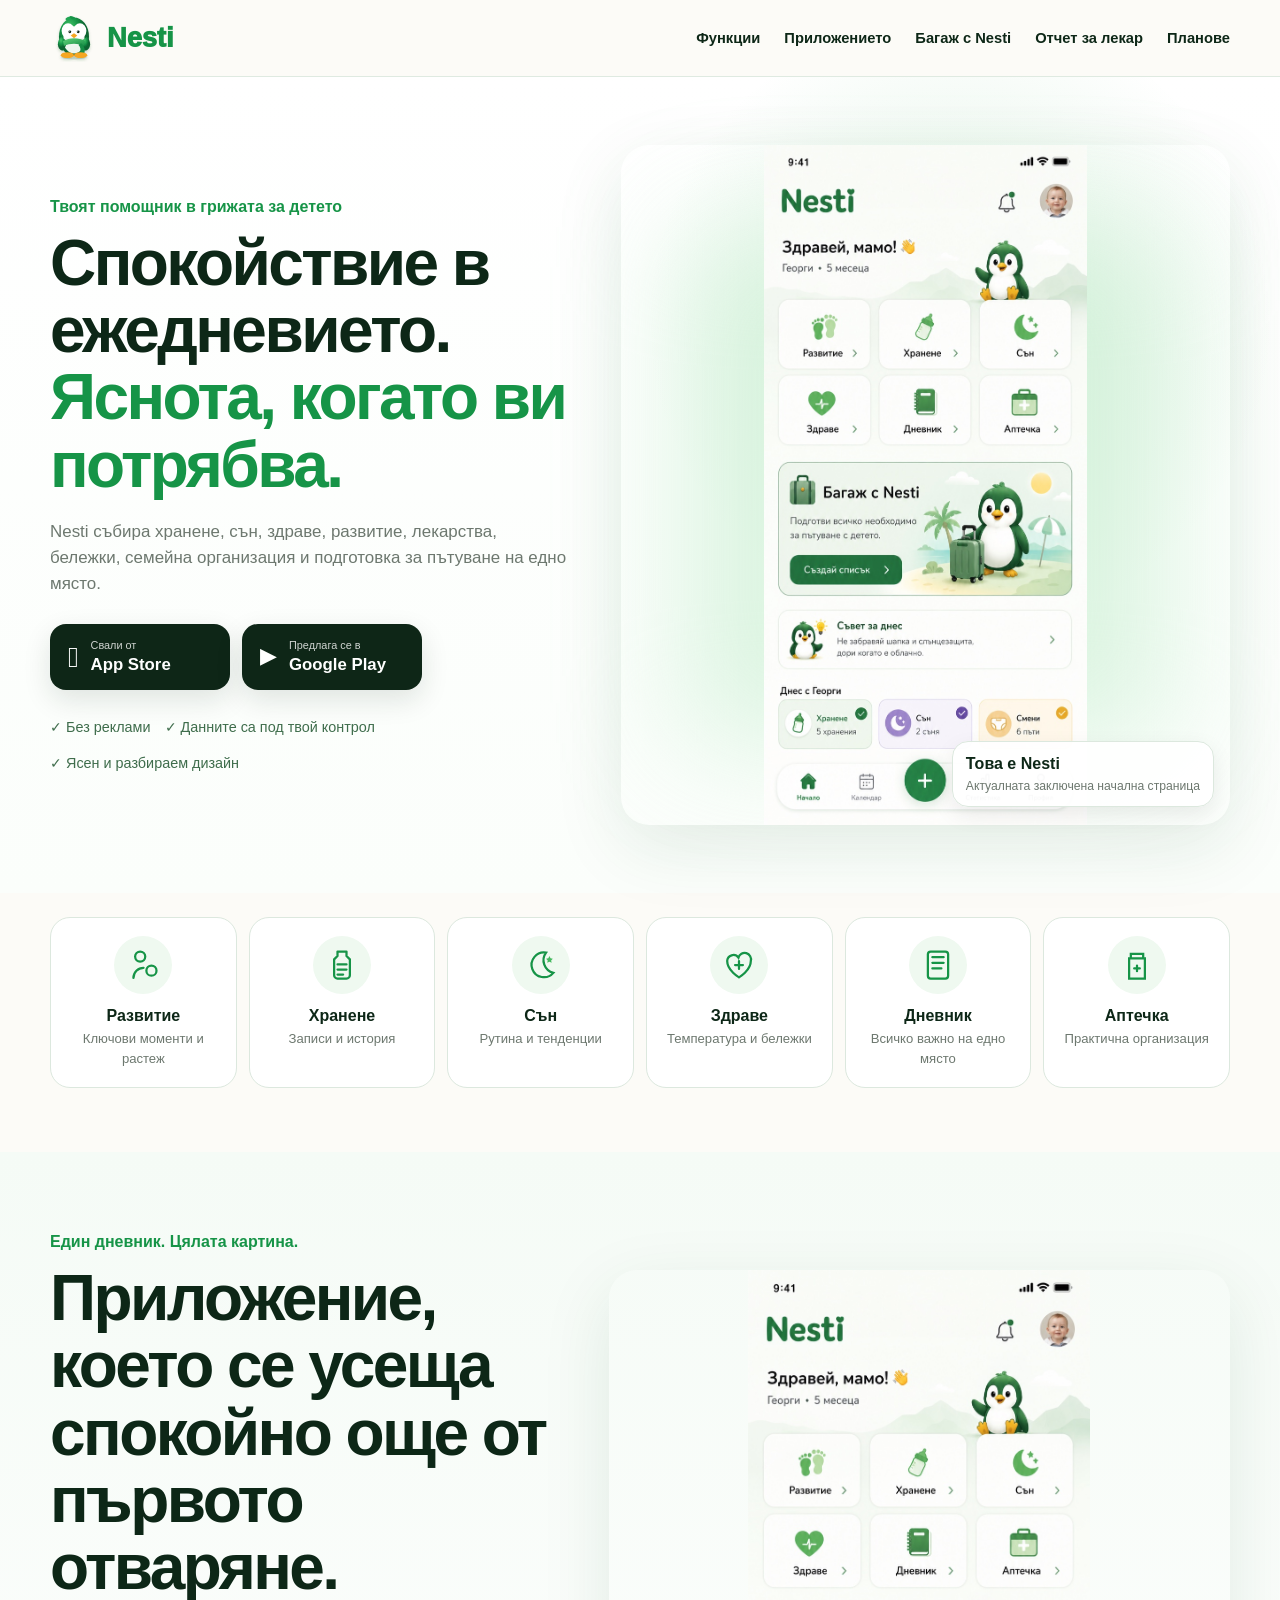
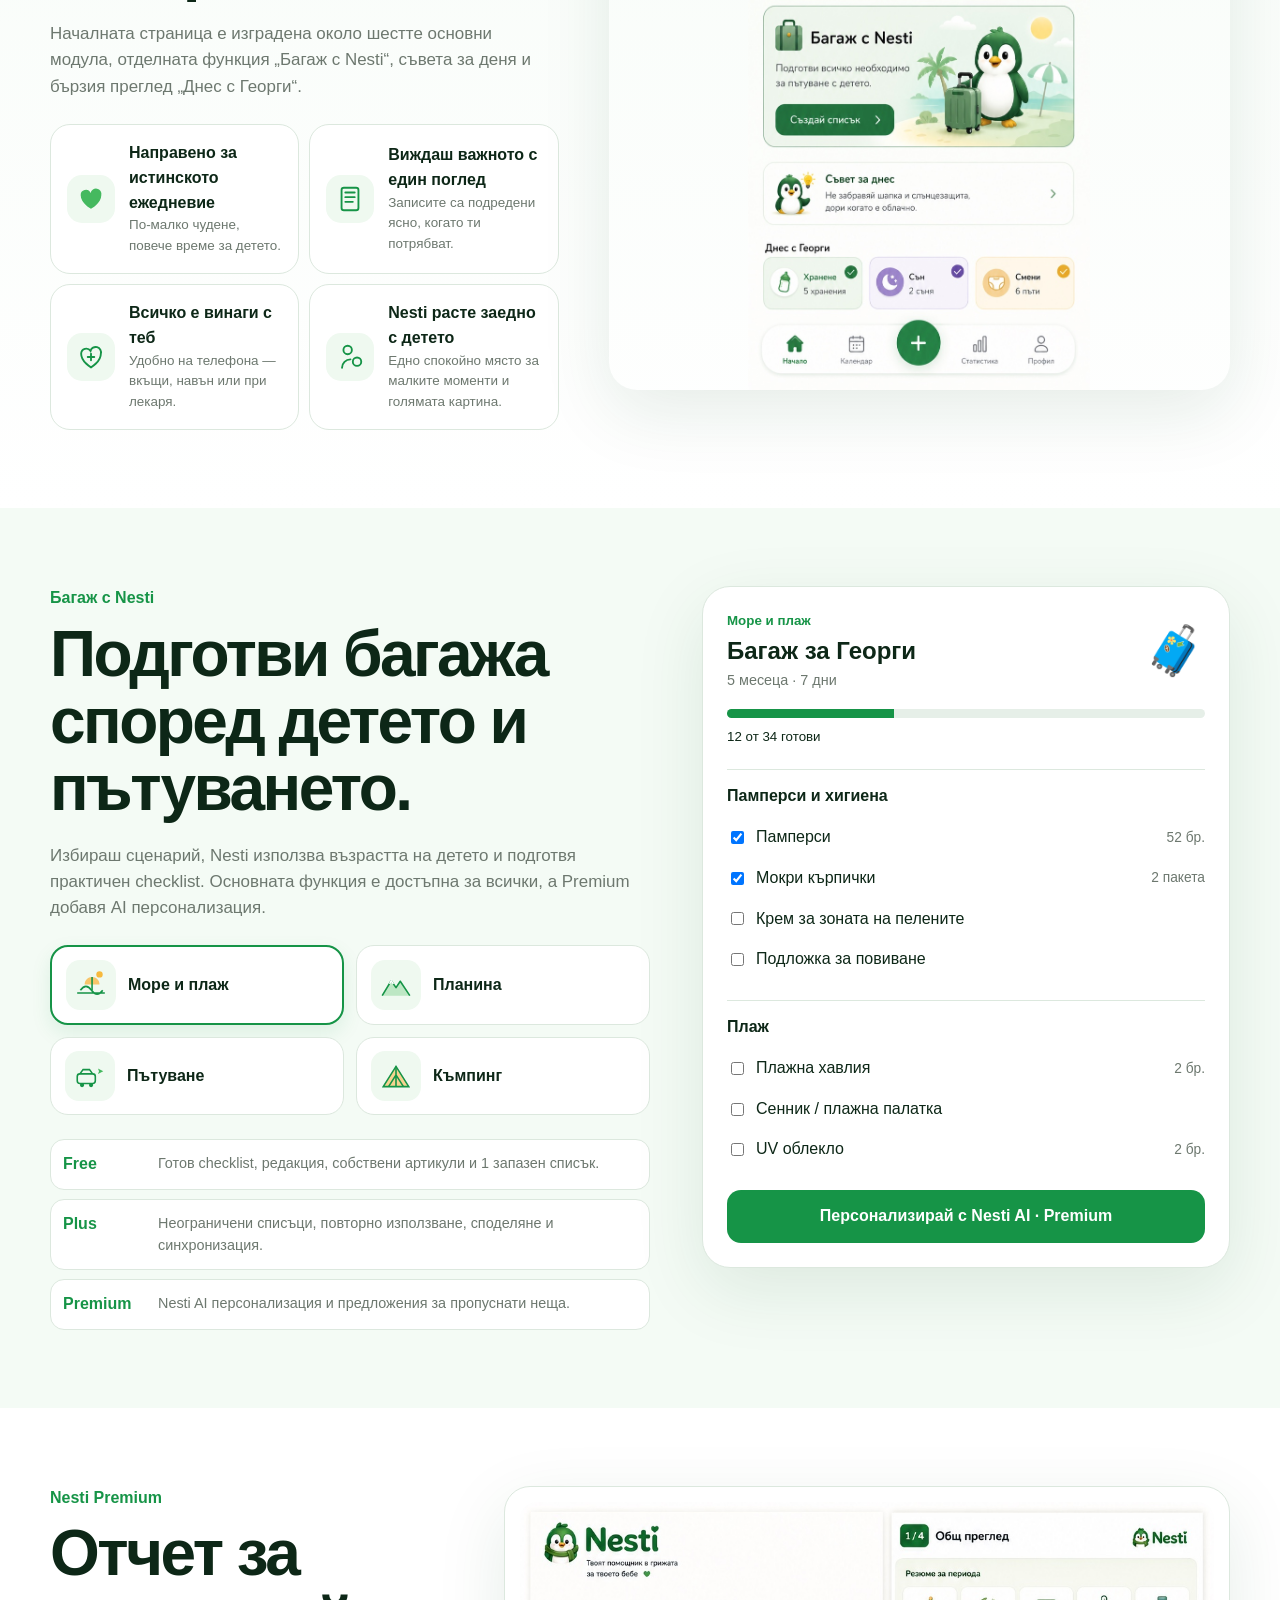
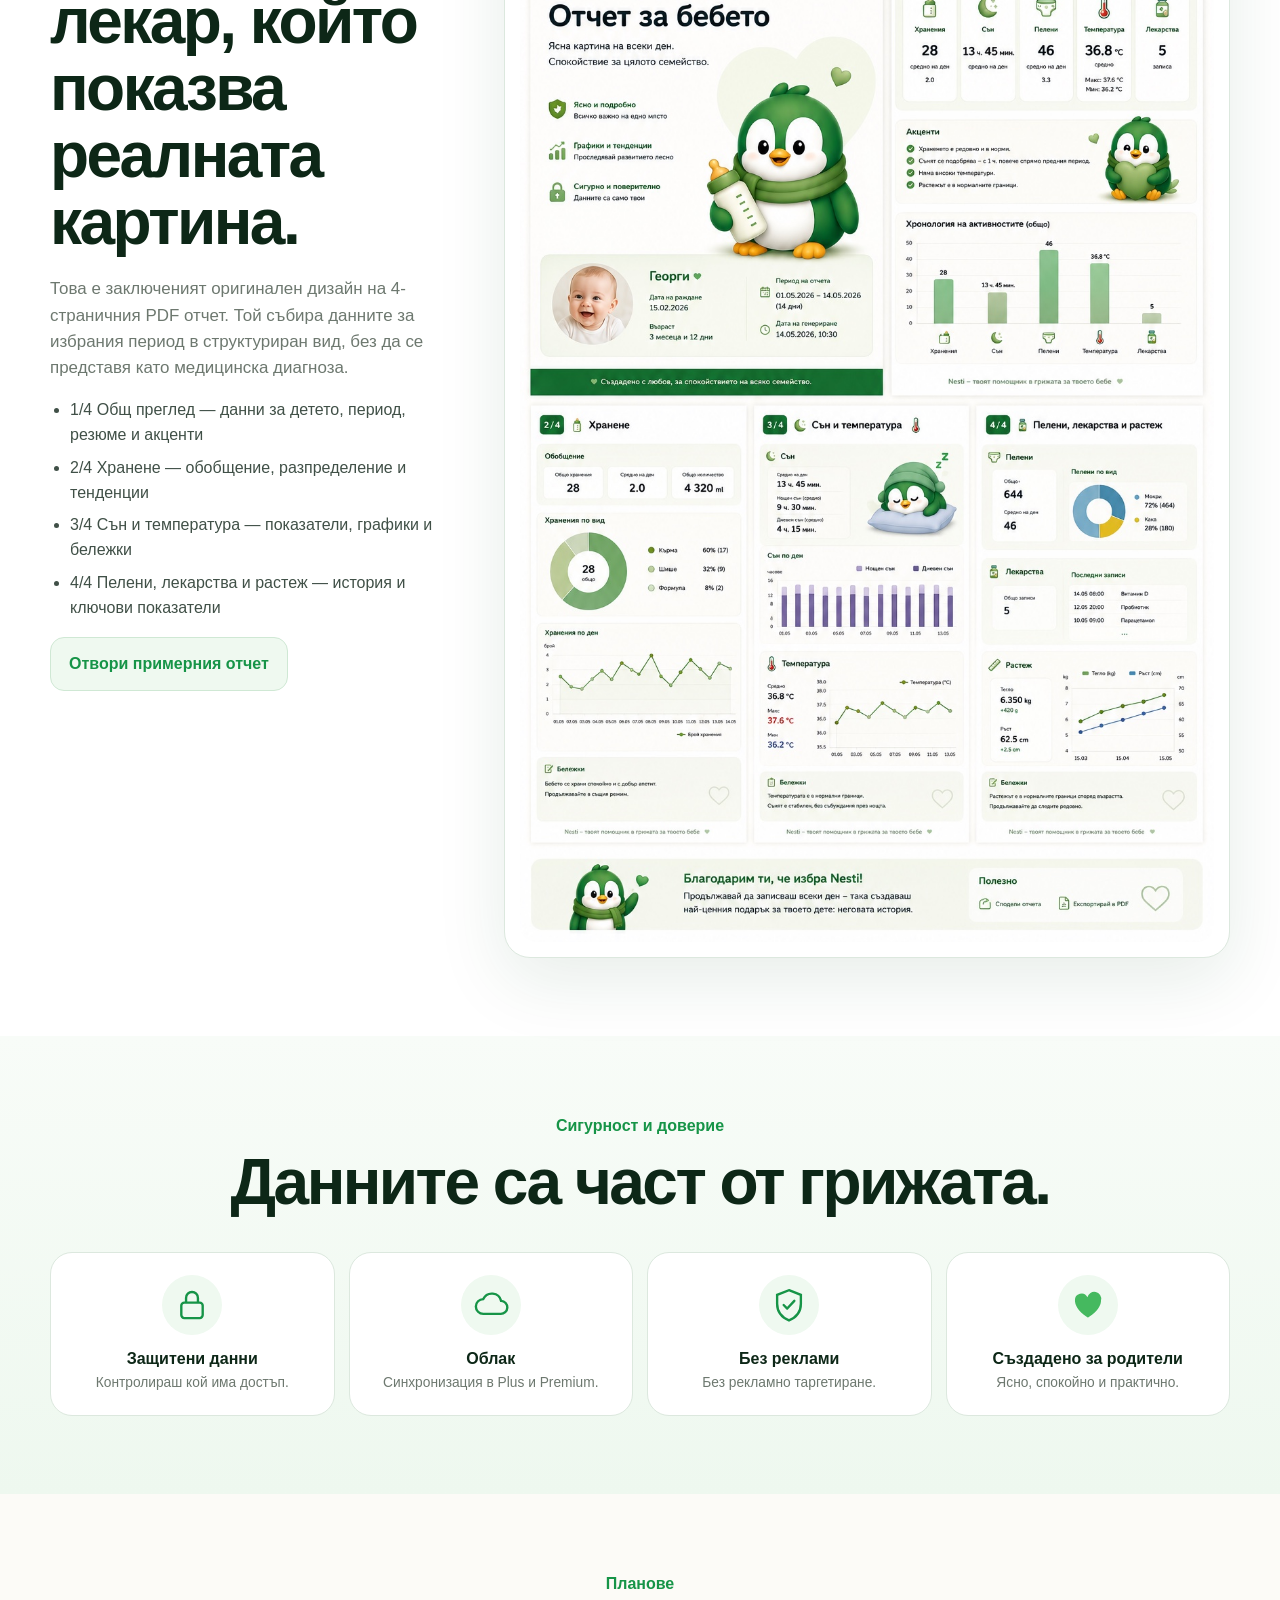
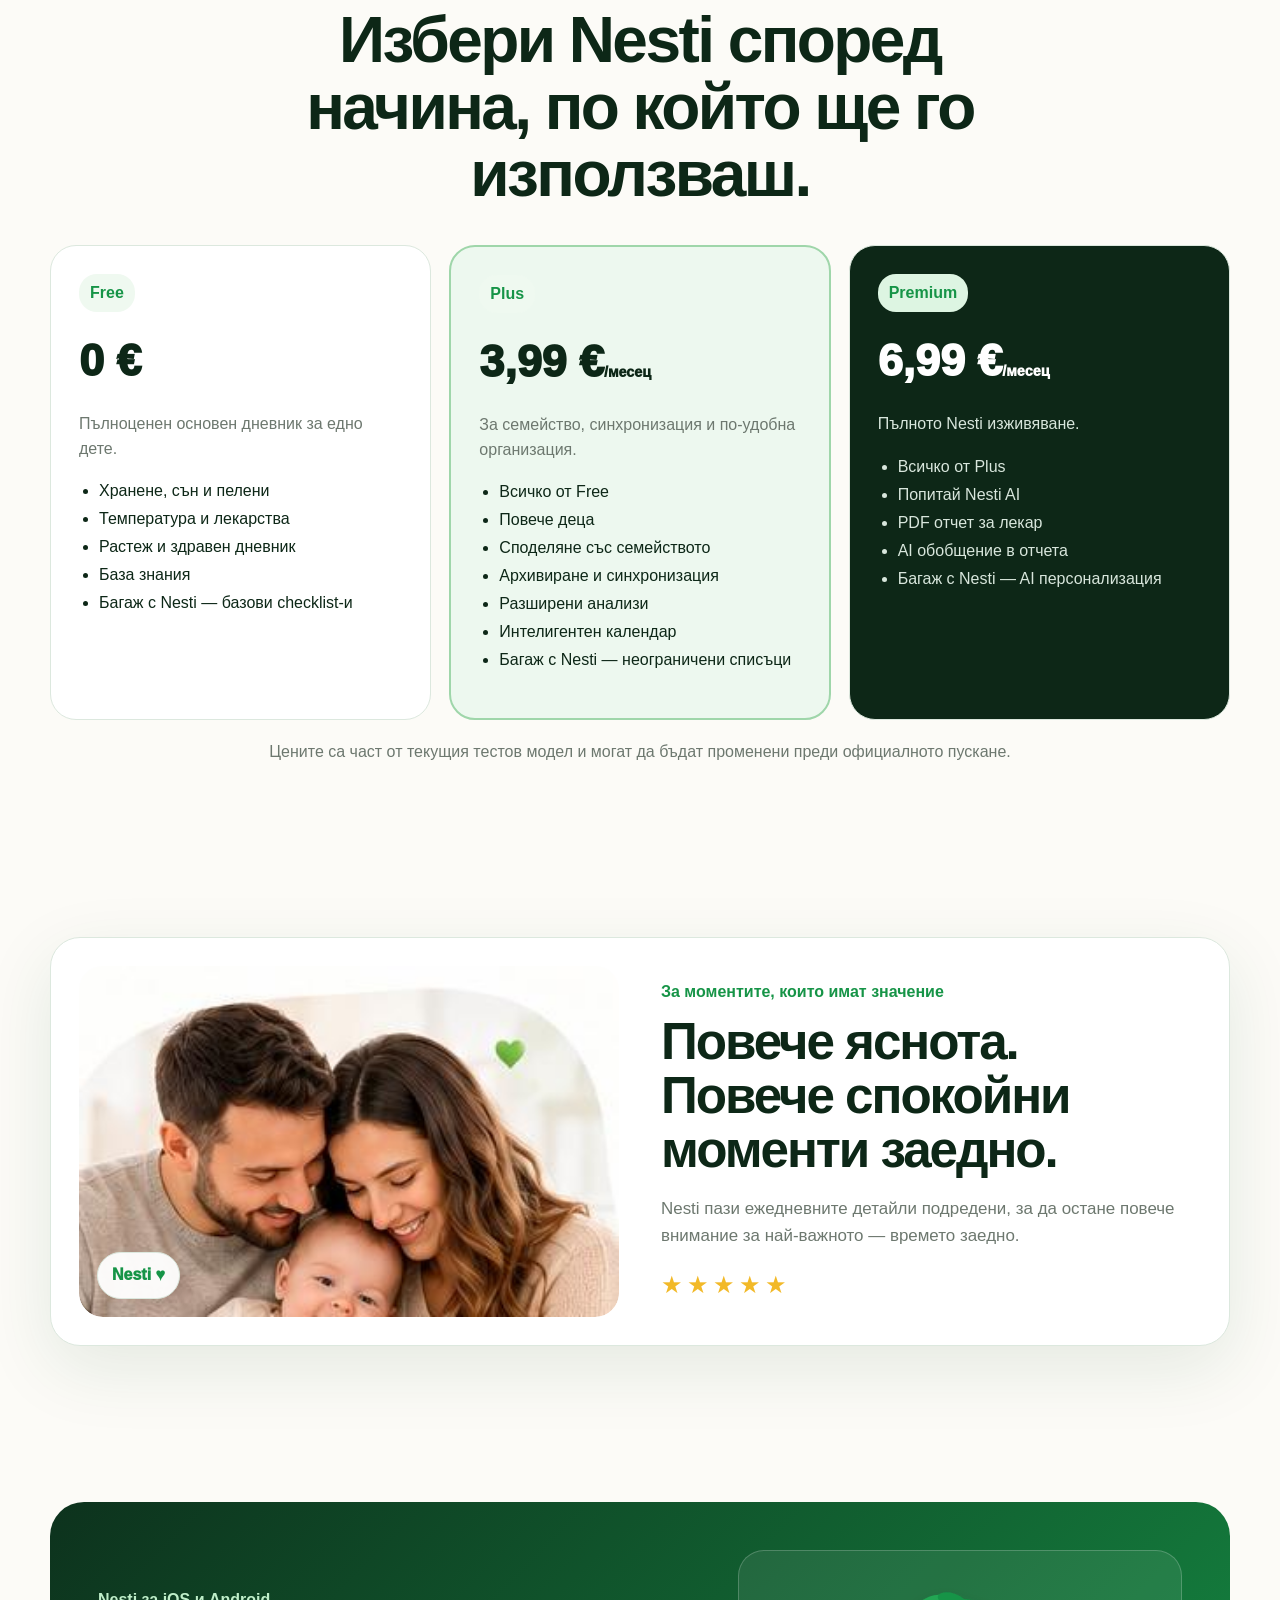
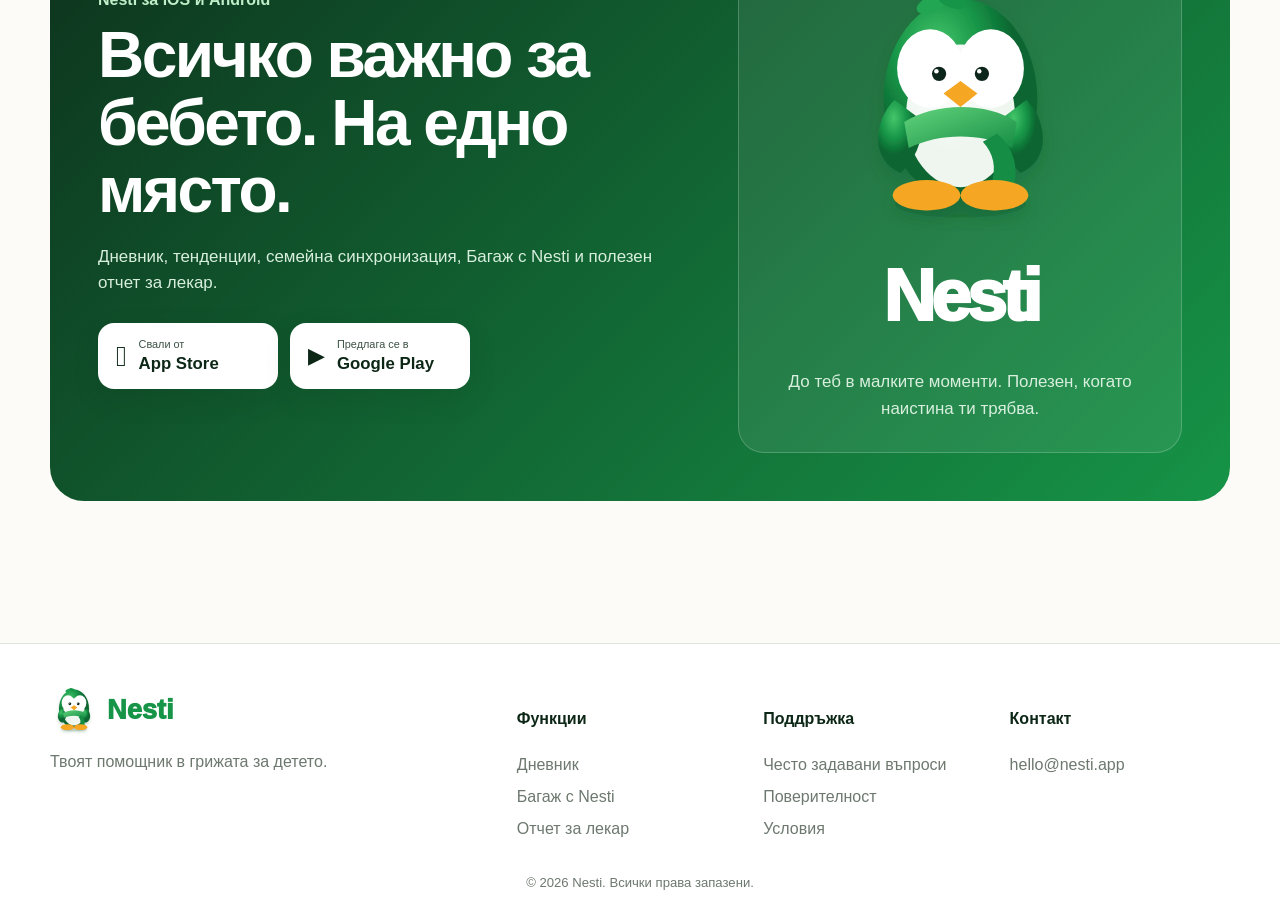
==== commit 8b0ca034: "Add files via upload" ====
--- a/index.html
+++ b/index.html
@@ -10,7 +10,7 @@
 <body>
 <header class="site-header">
   <div class="container nav">
-    <a class="brand" href="#home"><span class="brand-mark">N</span><span>Nesti</span><b>♥</b></a>
+    <a class="brand" href="#home"><img class="brand-mascot" src="assets/illustrations/nesti-mascot.svg" alt="Nesti"><span>Nesti</span></a>
     <nav class="desktop-nav">
       <a href="#features">Функции</a>
       <a href="#app">Приложението</a>
@@ -71,10 +71,10 @@
       <h2>Приложение, което се усеща спокойно още от първото отваряне.</h2>
       <p>Началната страница е изградена около шестте основни модула, отделната функция „Багаж с Nesti“, съвета за деня и бързия преглед „Днес с Георги“.</p>
       <div class="showcase-points">
-        <span>♥ Създадено с мисъл за родители</span>
-        <span>◉ Ясни и разпознаваеми елементи</span>
-        <span>▣ Удобно на телефон</span>
-        <span>✓ Без излишна сложност</span>
+        <article><img src="assets/icons/heart.svg" alt=""><div><b>Направено за истинското ежедневие</b><span>По-малко чудене, повече време за детето.</span></div></article>
+        <article><img src="assets/icons/diary.svg" alt=""><div><b>Виждаш важното с един поглед</b><span>Записите са подредени ясно, когато ти потрябват.</span></div></article>
+        <article><img src="assets/icons/health.svg" alt=""><div><b>Всичко е винаги с теб</b><span>Удобно на телефона — вкъщи, навън или при лекаря.</span></div></article>
+        <article><img src="assets/icons/development.svg" alt=""><div><b>Nesti расте заедно с детето</b><span>Едно спокойно място за малките моменти и голямата картина.</span></div></article>
       </div>
     </div>
     <div class="showcase-visual">
@@ -198,9 +198,9 @@
       <div class="family-brand">Nesti ♥</div>
     </div>
     <div>
-      <span class="eyebrow">Създадено с любов</span>
-      <h2>За спокойствието на всяко семейство.</h2>
-      <p>„Nesti ни помага да виждаме важните неща, без да се губим в дребните.“</p>
+      <span class="eyebrow">За моментите, които имат значение</span>
+      <h2>Повече яснота. Повече спокойни моменти заедно.</h2>
+      <p>Nesti пази ежедневните детайли подредени, за да остане повече внимание за най-важното — времето заедно.</p>
       <div class="stars">★★★★★</div>
     </div>
   </div>
@@ -218,9 +218,9 @@
       </div>
     </div>
     <div class="download-brand-visual">
+      <img class="download-mascot" src="assets/illustrations/nesti-mascot.svg" alt="Nesti">
       <div class="big-nesti-word">Nesti</div>
-      <div class="heart-mark">♥</div>
-      <p>Твоят помощник в грижата за детето.</p>
+      <p>До теб в малките моменти. Полезен, когато наистина ти трябва.</p>
     </div>
   </div>
 </section>
@@ -254,7 +254,7 @@
 
 <footer>
   <div class="container footer-grid">
-    <div><div class="brand footer-brand"><span class="brand-mark">N</span><span>Nesti</span><b>♥</b></div><p>Твоят помощник в грижата за детето.</p></div>
+    <div><div class="brand footer-brand"><img class="brand-mascot" src="assets/illustrations/nesti-mascot.svg" alt="Nesti"><span>Nesti</span></div><p>Твоят помощник в грижата за детето.</p></div>
     <div><h4>Функции</h4><a href="#features">Дневник</a><a href="#packing">Багаж с Nesti</a><a href="#doctor">Отчет за лекар</a></div>
     <div><h4>Поддръжка</h4><a href="support.html">Често задавани въпроси</a><a href="privacy.html">Поверителност</a><a href="terms.html">Условия</a></div>
     <div><h4>Контакт</h4><a href="mailto:hello@nesti.app">hello@nesti.app</a></div>
--- a/styles.css
+++ b/styles.css
@@ -1,2 +1,3 @@
 :root{--g:#169447;--g2:#46b862;--dark:#0d2717;--mut:#6d786f;--soft:#eff9f0;--soft2:#f7fcf7;--cream:#fcfbf7;--line:#dce8de;--gold:#f2b928;--shadow:0 22px 70px rgba(18,78,41,.10)}*{box-sizing:border-box}html{scroll-behavior:smooth}body{margin:0;background:var(--cream);color:var(--dark);font-family:Inter,-apple-system,BlinkMacSystemFont,"Segoe UI",sans-serif;line-height:1.55}img{display:block;max-width:100%}button{font:inherit}a{text-decoration:none;color:inherit}.container{width:min(1180px,calc(100% - 32px));margin:auto}.site-header{position:sticky;top:0;z-index:40;background:rgba(252,251,247,.94);backdrop-filter:blur(16px);border-bottom:1px solid rgba(220,232,222,.9)}.nav{height:76px;display:flex;align-items:center;gap:28px}.brand{display:flex;align-items:center;gap:9px;color:var(--g);font-size:1.7rem;font-weight:950}.brand-mark{width:42px;height:42px;border-radius:14px;background:linear-gradient(145deg,#53c16c,#148b42);color:white;display:grid;place-items:center;font-weight:950}.brand b{font-size:.8rem}.desktop-nav{margin-left:auto;display:flex;gap:24px;font-weight:800;font-size:.92rem}.desktop-nav a:hover{color:var(--g)}.menu-btn{display:none;margin-left:auto;width:50px;height:50px;border:1px solid var(--line);background:#fff;border-radius:16px;padding:11px}.menu-btn span{display:block;height:3px;background:var(--g);border-radius:3px;margin:5px}.mobile-nav{display:none}.hero{padding:68px 0;background:radial-gradient(circle at 75% 30%,rgba(73,183,100,.18),transparent 28%),linear-gradient(180deg,#fff,#fbfefb)}.hero-grid{display:grid;grid-template-columns:.92fr 1.08fr;gap:52px;align-items:center}.eyebrow{color:var(--g);font-weight:900}.hero h1,.brand-showcase h2,.packing h2,.doctor h2,.section-head h2,.family h2,.download-panel h2{font-size:clamp(2.4rem,5vw,4.6rem);line-height:1.05;letter-spacing:-.04em;margin:10px 0 20px}.hero h1 strong{color:var(--g)}.hero-copy>p,.showcase-copy>p,.packing-copy>p,.doctor-copy>p,.family p,.download-panel p{color:var(--mut);font-size:1.06rem}.store-row{display:flex;gap:12px;flex-wrap:wrap;margin:26px 0}.store-btn{border:0;border-radius:16px;padding:11px 18px;background:#0e2617;color:#fff;display:inline-flex;align-items:center;gap:12px;cursor:pointer;min-width:180px;text-align:left;box-shadow:0 10px 28px rgba(14,38,23,.12)}.store-btn span:last-child{display:flex;flex-direction:column;line-height:1.05}.store-btn small{font-size:.68rem;opacity:.8}.store-btn b{font-size:1.05rem;margin-top:4px}.store-symbol{font-size:1.8rem}.play{font-size:1.4rem}.hero-trust{display:flex;gap:14px;flex-wrap:wrap;color:#3f6d4c;font-size:.9rem}.hero-product{position:relative}.hero-product>img{width:100%;max-height:680px;object-fit:contain;border-radius:28px;box-shadow:var(--shadow);position:relative;z-index:2}.product-glow{position:absolute;inset:12% 10%;background:#caefd2;filter:blur(60px);opacity:.65}.hero-chip{position:absolute;right:16px;bottom:18px;z-index:3;background:rgba(255,255,255,.94);border:1px solid var(--line);border-radius:16px;padding:10px 13px;display:flex;flex-direction:column;box-shadow:0 8px 22px rgba(0,0,0,.08)}.hero-chip span{font-size:.76rem;color:var(--mut)}.feature-strip{padding:24px 0 64px}.feature-strip-grid{display:grid;grid-template-columns:repeat(6,1fr);gap:12px}.feature-strip article{background:#fff;border:1px solid var(--line);border-radius:20px;padding:18px 12px;text-align:center}.feature-strip img{width:58px;height:58px;margin:0 auto 10px;background:var(--soft);padding:11px;border-radius:50%}.feature-strip b,.feature-strip span{display:block}.feature-strip span{font-size:.82rem;color:var(--mut)}.brand-showcase,.packing,.doctor,.security,.pricing,.family,.download-cta{padding:78px 0}.brand-showcase{background:linear-gradient(180deg,#f5fbf6,#fff)}.showcase-grid{display:grid;grid-template-columns:.9fr 1.1fr;gap:50px;align-items:center}.showcase-points{display:grid;grid-template-columns:repeat(2,1fr);gap:10px;margin-top:24px}.showcase-points span{background:#fff;border:1px solid var(--line);padding:12px;border-radius:14px;font-size:.9rem}.showcase-visual img{width:100%;max-height:720px;object-fit:contain;border-radius:28px;box-shadow:var(--shadow)}.packing{background:#f4fbf5}.packing-layout{display:grid;grid-template-columns:1fr .88fr;gap:52px;align-items:start}.packing-scenarios{display:grid;grid-template-columns:repeat(2,1fr);gap:12px;margin:24px 0}.scenario{display:flex;align-items:center;gap:12px;padding:13px 14px;border:1px solid var(--line);border-radius:18px;background:#fff;color:var(--dark);font-weight:850;cursor:pointer}.scenario img{width:50px;height:50px;background:var(--soft);padding:8px;border-radius:14px}.scenario.active{border:2px solid var(--g);box-shadow:0 8px 20px rgba(22,148,71,.10)}.tier-summary{display:grid;gap:9px}.tier-summary div{display:grid;grid-template-columns:85px 1fr;gap:10px;background:#fff;border:1px solid var(--line);border-radius:14px;padding:12px}.tier-summary b{color:var(--g)}.tier-summary span{color:var(--mut);font-size:.9rem}.packing-demo{background:#fff;border:1px solid var(--line);border-radius:28px;padding:24px;box-shadow:var(--shadow)}.packing-demo-head{display:flex;justify-content:space-between;align-items:center}.packing-demo-head div:first-child{display:flex;flex-direction:column}.packing-demo-head small{color:var(--g);font-weight:900}.packing-demo-head strong{font-size:1.5rem}.packing-demo-head span{color:var(--mut);font-size:.9rem}.bag-badge{font-size:3rem}.progress{height:9px;background:#e6efe8;border-radius:8px;margin:18px 0 6px;overflow:hidden}.progress span{display:block;height:100%;width:35%;background:var(--g)}.check-group{margin:20px 0;border-top:1px solid var(--line);padding-top:14px}.check-group h4{margin:0 0 8px}.check-group label{display:flex;gap:9px;align-items:center;padding:8px 0}.check-group em{margin-left:auto;color:var(--mut);font-style:normal;font-size:.86rem}.primary-btn,.secondary-btn{border:0;border-radius:14px;padding:14px 18px;font-weight:900;cursor:pointer}.primary-btn{width:100%;background:var(--g);color:white}.secondary-btn{background:var(--soft);color:var(--g);border:1px solid #cfe8d4}.doctor{background:#fff}.doctor-grid{display:grid;grid-template-columns:.72fr 1.28fr;gap:46px;align-items:start}.doctor-copy ul{padding-left:20px;color:#405047}.doctor-copy li{margin:8px 0}.report-preview{background:#fff;border:1px solid var(--line);border-radius:26px;padding:15px;box-shadow:var(--shadow)}.report-preview img{width:100%;border-radius:18px}.security{background:linear-gradient(180deg,#f8fcf8,#eef8ef)}.section-head{text-align:center;max-width:820px;margin:0 auto 36px}.security-grid{display:grid;grid-template-columns:repeat(4,1fr);gap:14px}.security-grid article{background:#fff;border:1px solid var(--line);border-radius:22px;padding:22px 16px;text-align:center}.security-grid img{width:60px;height:60px;margin:0 auto 12px;background:var(--soft);padding:11px;border-radius:50%}.security-grid b,.security-grid span{display:block}.security-grid span{color:var(--mut);font-size:.86rem}.pricing-grid{display:grid;grid-template-columns:repeat(3,1fr);gap:18px}.pricing-grid article{border:1px solid var(--line);border-radius:26px;padding:28px;background:#fff}.pricing-grid .plus{background:#edf8ef;border:2px solid #9fd6aa}.pricing-grid .premium{background:var(--dark);color:white}.pricing-grid .premium p,.pricing-grid .premium li{color:#d8e6dc}.plan{display:inline-block;background:var(--soft);color:var(--g);font-weight:900;border-radius:18px;padding:7px 11px}.premium .plan{background:#ddf5e2}.price{font-size:2.8rem;font-weight:950;margin:14px 0}.price small{font-size:.9rem}.pricing-grid p{color:var(--mut)}.pricing-grid ul{padding-left:20px;line-height:1.75}.price-note{text-align:center;color:var(--mut);margin-top:20px}.family-card{display:grid;grid-template-columns:1fr 1fr;gap:42px;align-items:center;background:#fff;border:1px solid var(--line);border-radius:30px;padding:28px;box-shadow:var(--shadow)}.family-photo{position:relative}.family-photo img{width:100%;border-radius:24px}.family-brand{position:absolute;left:18px;bottom:18px;background:rgba(255,255,255,.94);border:1px solid var(--line);padding:10px 14px;border-radius:999px;color:var(--g);font-weight:950;box-shadow:0 8px 20px rgba(0,0,0,.08)}.family h2{font-size:clamp(2rem,4vw,3.7rem)}.stars{color:var(--gold);font-size:1.5rem;letter-spacing:4px}.download-panel{background:linear-gradient(135deg,#0d321d,#169447);border-radius:34px;padding:48px;color:white;display:grid;grid-template-columns:1.15fr .85fr;gap:40px;align-items:center}.download-panel .eyebrow{color:#bfeec9}.download-panel p{color:#d8efde}.store-btn.light{background:#fff;color:var(--dark)}.download-brand-visual{text-align:center;border:1px solid rgba(255,255,255,.2);background:rgba(255,255,255,.08);border-radius:26px;padding:30px}.big-nesti-word{font-size:4.5rem;font-weight:950;letter-spacing:-.06em}.heart-mark{font-size:3rem;color:#bff0ca}.download-brand-visual p{margin-bottom:0}.modal-backdrop{position:fixed;inset:0;display:none;place-items:center;background:rgba(6,24,13,.58);z-index:100;padding:18px}.modal-backdrop.open{display:grid}.modal-card{position:relative;width:min(560px,100%);background:#fff;border-radius:26px;padding:30px;box-shadow:0 28px 90px rgba(0,0,0,.28)}.modal-card h3{font-size:1.8rem;line-height:1.15}.modal-card li{margin:8px 0;color:#526158}.modal-close{position:absolute;right:14px;top:9px;border:0;background:transparent;font-size:2rem;cursor:pointer;color:#69766e}.report-modal-card{width:min(1150px,96vw);max-height:92vh;overflow:auto;padding:14px}.report-modal-card img{width:100%;border-radius:16px}footer{margin-top:64px;background:#fff;border-top:1px solid var(--line);padding:42px 0 18px}.footer-grid{display:grid;grid-template-columns:2fr 1fr 1fr 1fr;gap:26px}.footer-grid p,footer a{color:var(--mut)}footer a{display:block;margin:7px 0}.copy{text-align:center;color:var(--mut);font-size:.82rem;margin-top:24px}
-@media(max-width:980px){.desktop-nav{display:none}.menu-btn{display:block}.mobile-nav{position:fixed;top:82px;left:14px;right:14px;display:none;flex-direction:column;background:#fff;border:1px solid var(--line);border-radius:18px;padding:12px;box-shadow:var(--shadow);z-index:41}.mobile-nav.open{display:flex}.mobile-nav a{padding:11px 8px;font-weight:800}.hero-grid,.showcase-grid,.packing-layout,.doctor-grid{grid-template-columns:1fr}.feature-strip-grid{grid-template-columns:repeat(3,1fr)}.security-grid{grid-template-columns:repeat(2,1fr)}.pricing-grid{grid-template-columns:1fr}.family-card{grid-template-columns:1fr}.download-panel{grid-template-columns:1fr}.footer-grid{grid-template-columns:1fr 1fr}.hero-product>img,.showcase-visual img{max-height:none}}@media(max-width:640px){.container{width:min(100% - 22px,1180px)}.nav{height:70px}.brand{font-size:1.4rem}.brand-mark{width:36px;height:36px}.hero{padding:34px 0 48px}.hero h1,.brand-showcase h2,.packing h2,.doctor h2,.section-head h2,.download-panel h2{font-size:2.3rem}.store-row{flex-direction:column}.store-btn{width:100%}.hero-trust{flex-direction:column;gap:6px}.hero-chip{position:static;margin-top:10px}.feature-strip-grid{grid-template-columns:repeat(2,1fr)}.feature-strip article{padding:16px 9px}.showcase-points{grid-template-columns:1fr}.packing-scenarios{grid-template-columns:1fr 1fr}.scenario{padding:10px}.scenario img{width:44px;height:44px}.tier-summary div{grid-template-columns:70px 1fr}.packing-demo{padding:18px}.doctor,.brand-showcase,.packing,.security,.pricing,.family,.download-cta{padding:52px 0}.security-grid{grid-template-columns:1fr 1fr}.family-card{padding:18px;gap:24px}.download-panel{padding:28px 20px}.big-nesti-word{font-size:3.3rem}.footer-grid{grid-template-columns:1fr;text-align:center}.footer-brand{justify-content:center}}+@media(max-width:980px){.desktop-nav{display:none}.menu-btn{display:block}.mobile-nav{position:fixed;top:82px;left:14px;right:14px;display:none;flex-direction:column;background:#fff;border:1px solid var(--line);border-radius:18px;padding:12px;box-shadow:var(--shadow);z-index:41}.mobile-nav.open{display:flex}.mobile-nav a{padding:11px 8px;font-weight:800}.hero-grid,.showcase-grid,.packing-layout,.doctor-grid{grid-template-columns:1fr}.feature-strip-grid{grid-template-columns:repeat(3,1fr)}.security-grid{grid-template-columns:repeat(2,1fr)}.pricing-grid{grid-template-columns:1fr}.family-card{grid-template-columns:1fr}.download-panel{grid-template-columns:1fr}.footer-grid{grid-template-columns:1fr 1fr}.hero-product>img,.showcase-visual img{max-height:none}}@media(max-width:640px){.container{width:min(100% - 22px,1180px)}.nav{height:70px}.brand{font-size:1.4rem}.brand-mark{width:36px;height:36px}.hero{padding:34px 0 48px}.hero h1,.brand-showcase h2,.packing h2,.doctor h2,.section-head h2,.download-panel h2{font-size:2.3rem}.store-row{flex-direction:column}.store-btn{width:100%}.hero-trust{flex-direction:column;gap:6px}.hero-chip{position:static;margin-top:10px}.feature-strip-grid{grid-template-columns:repeat(2,1fr)}.feature-strip article{padding:16px 9px}.showcase-points{grid-template-columns:1fr}.packing-scenarios{grid-template-columns:1fr 1fr}.scenario{padding:10px}.scenario img{width:44px;height:44px}.tier-summary div{grid-template-columns:70px 1fr}.packing-demo{padding:18px}.doctor,.brand-showcase,.packing,.security,.pricing,.family,.download-cta{padding:52px 0}.security-grid{grid-template-columns:1fr 1fr}.family-card{padding:18px;gap:24px}.download-panel{padding:28px 20px}.big-nesti-word{font-size:3.3rem}.footer-grid{grid-template-columns:1fr;text-align:center}.footer-brand{justify-content:center}}
+.brand-mascot{width:48px;height:48px;object-fit:contain}.showcase-points article{display:flex;align-items:center;gap:14px;background:#fff;border:1px solid var(--line);padding:16px;border-radius:20px}.showcase-points article img{width:48px;height:48px;padding:9px;background:var(--soft);border-radius:15px}.showcase-points article b,.showcase-points article span{display:block}.showcase-points article span{border:0;padding:0;background:none;color:var(--mut);font-size:.84rem}.family-photo{overflow:hidden;border-radius:24px}.family-photo img{width:100%;height:auto!important;max-height:none!important;object-fit:contain!important;object-position:center!important}.download-brand-visual{display:flex;flex-direction:column;align-items:center;justify-content:center}.download-mascot{width:min(240px,70%);height:auto;max-height:250px;object-fit:contain;margin-bottom:10px}
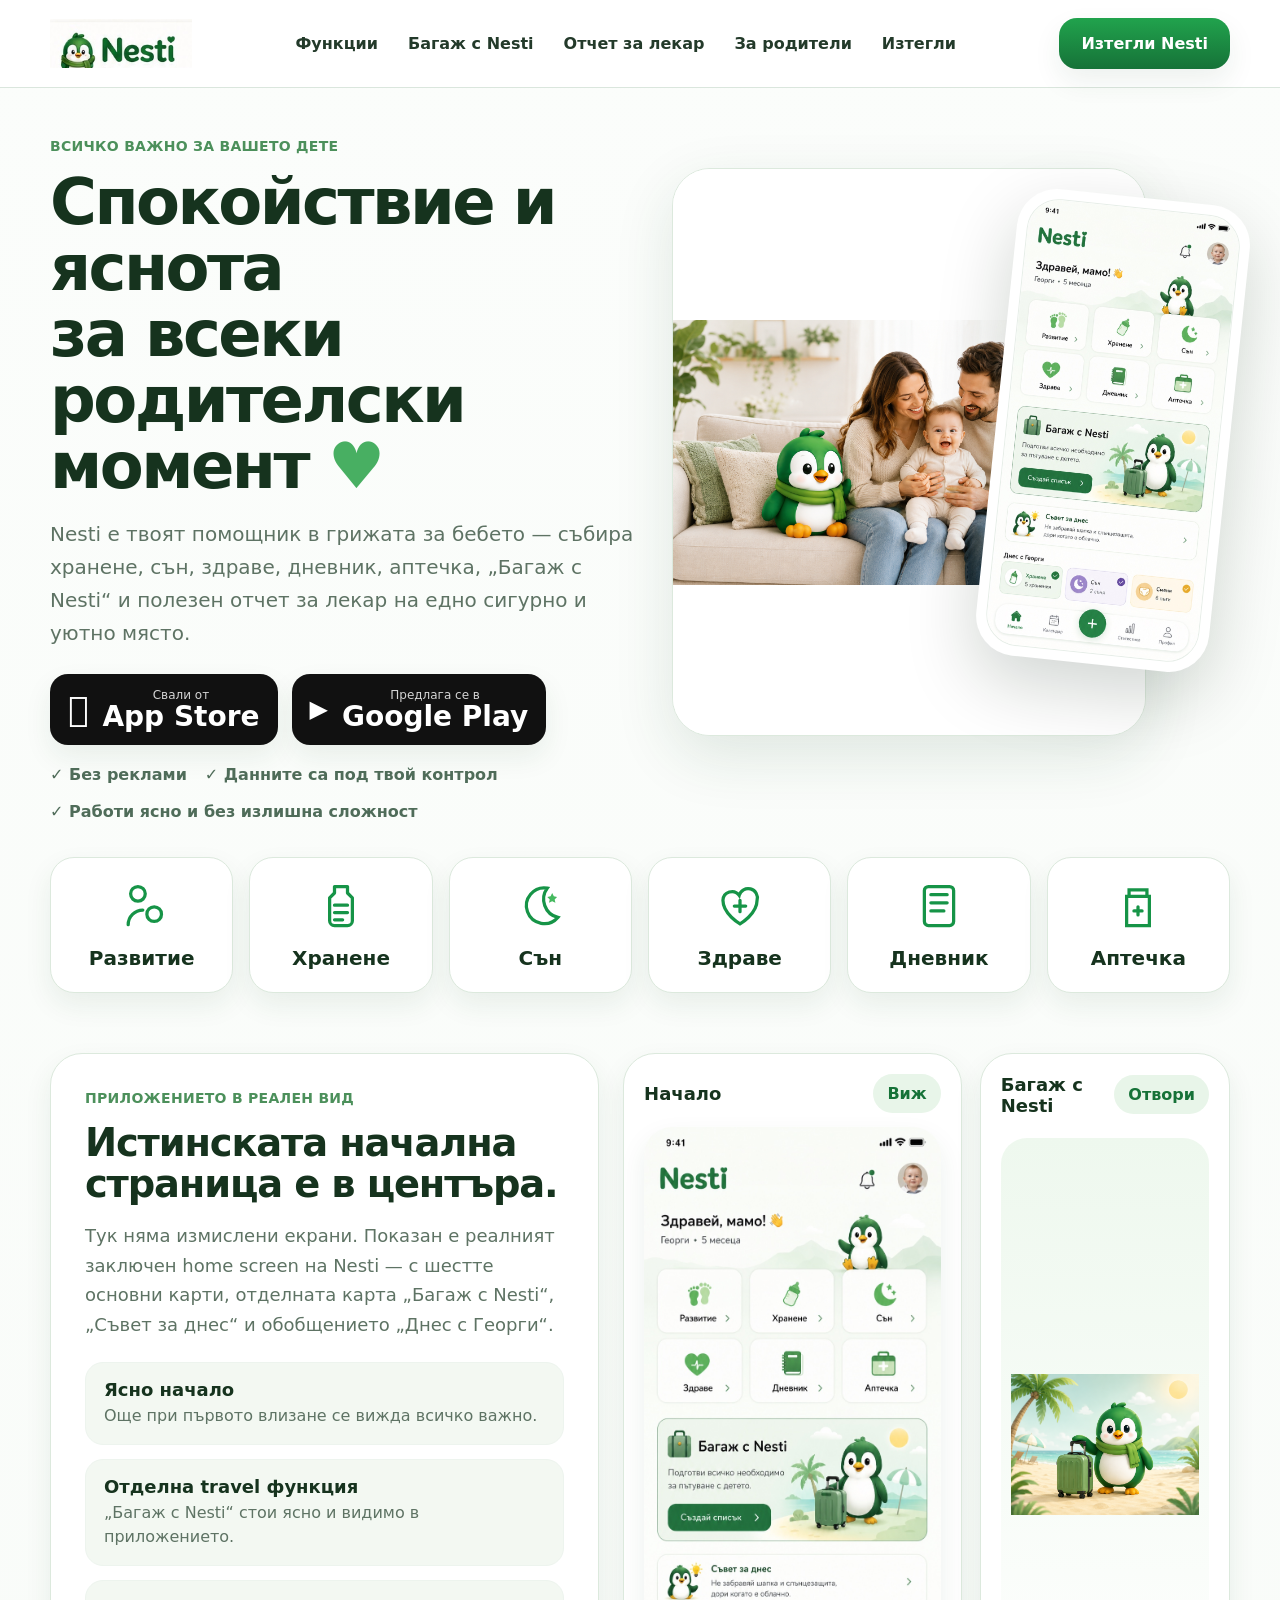
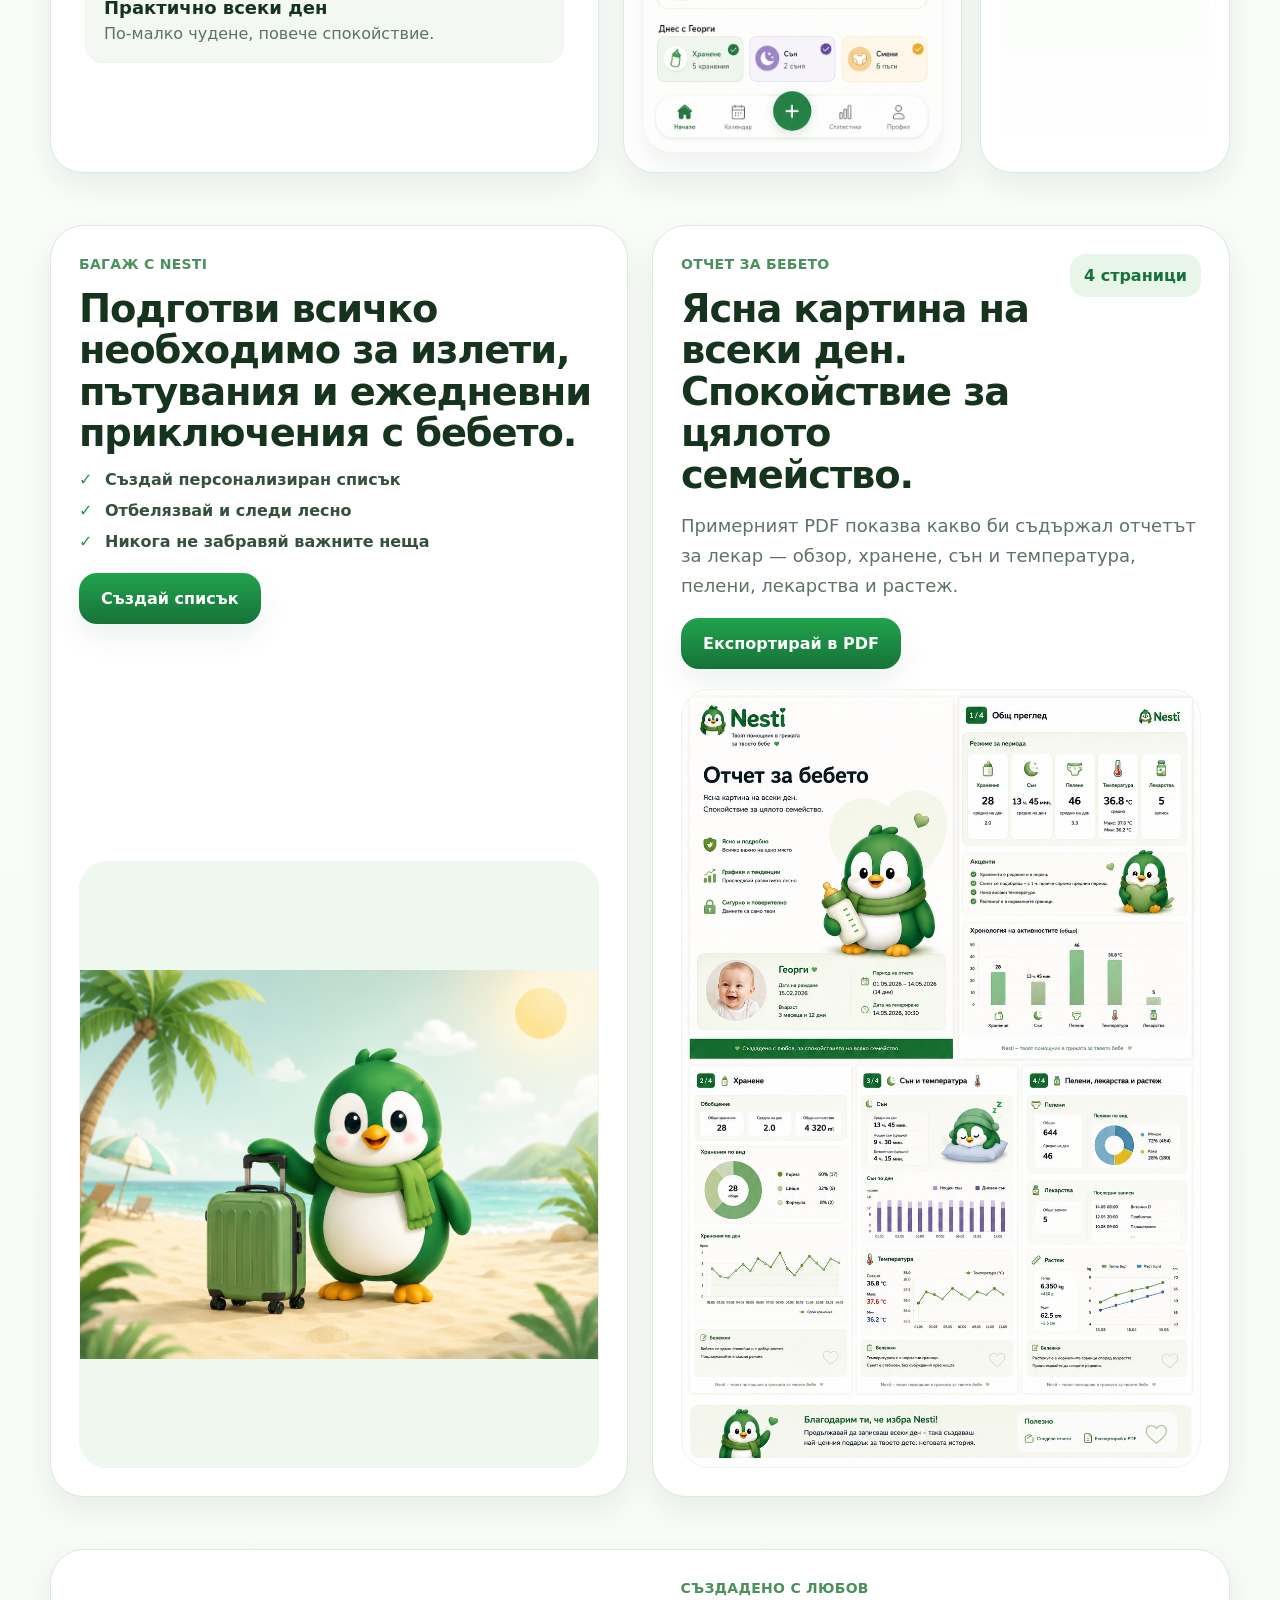
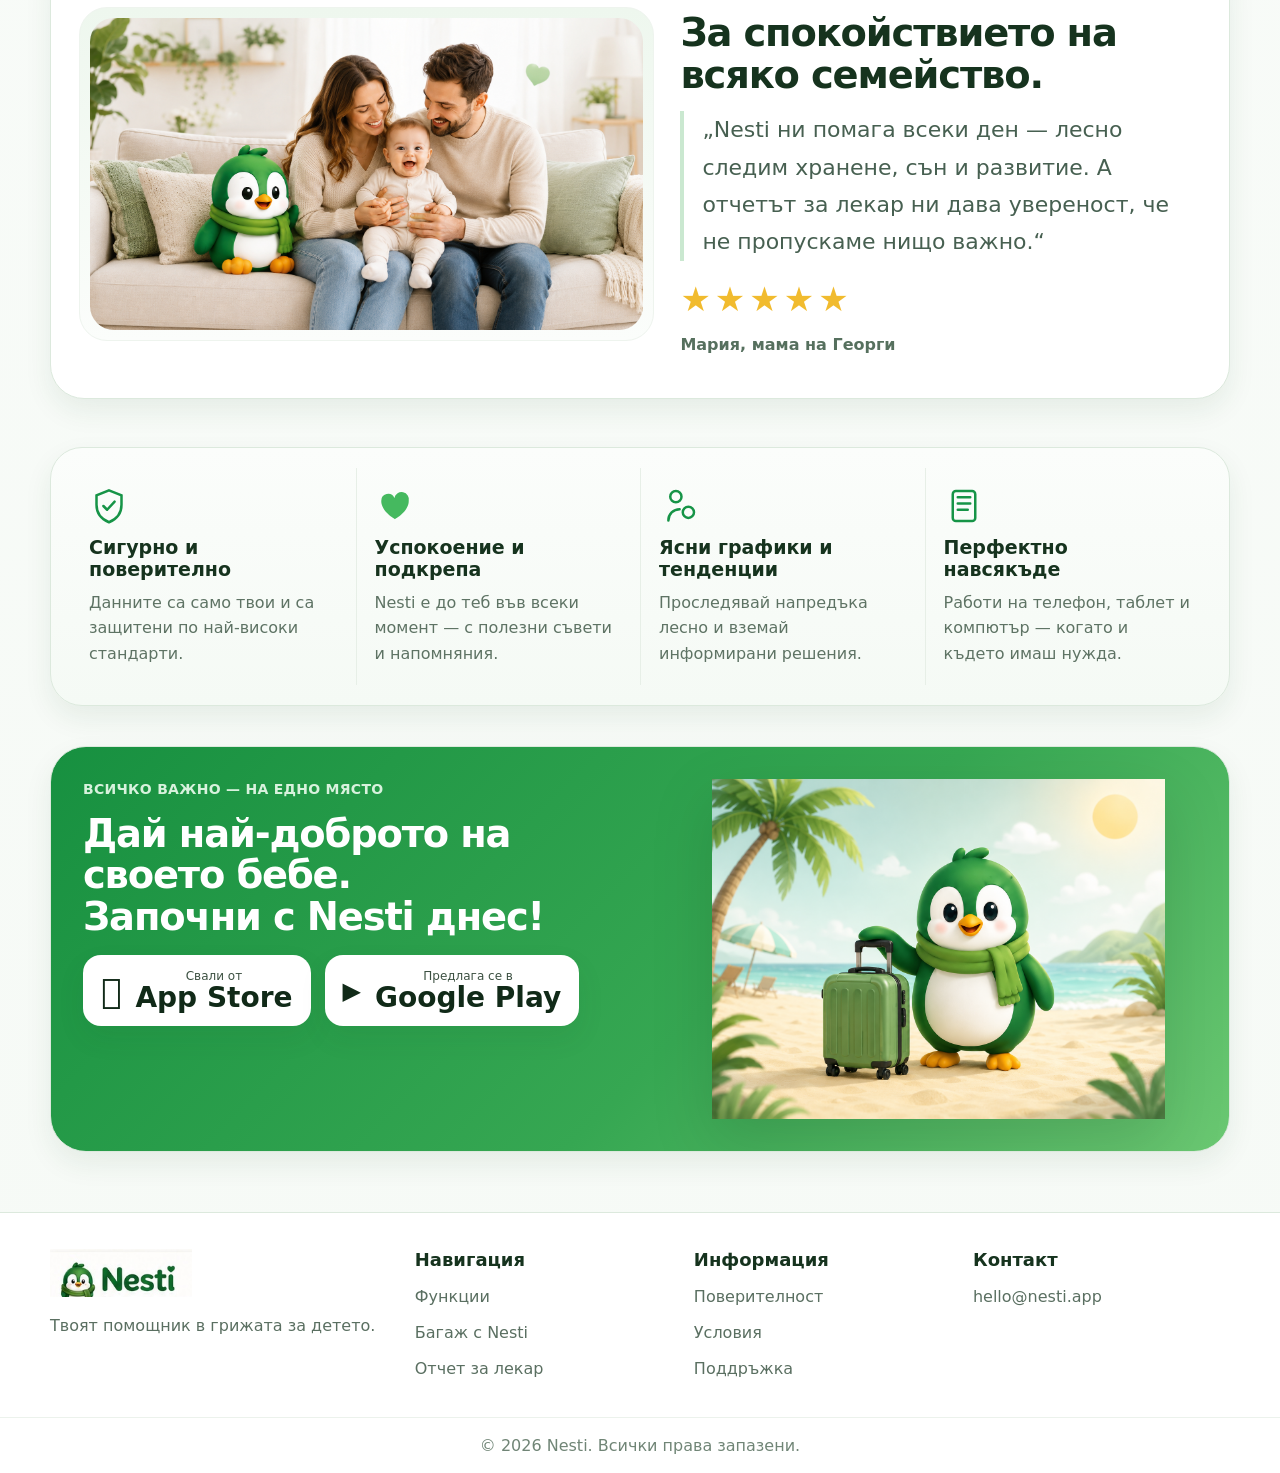
==== commit 4a2a1dcf: "Add files via upload" ====
--- a/index.html
+++ b/index.html
@@ -1,267 +1,316 @@
 <!doctype html>
 <html lang="bg">
 <head>
-<meta charset="utf-8">
-<meta name="viewport" content="width=device-width,initial-scale=1,viewport-fit=cover">
-<meta name="description" content="Nesti — помощник за родители: дневник, анализи, Багаж с Nesti и Premium отчет за лекар.">
-<title>Nesti — Твоят помощник в грижата за детето</title>
-<link rel="stylesheet" href="styles.css">
+  <meta charset="utf-8">
+  <meta name="viewport" content="width=device-width,initial-scale=1,viewport-fit=cover">
+  <meta name="description" content="Nesti — дневник за бебето, Багаж с Nesti и примерен отчет за лекар.">
+  <title>Nesti v6 — Спокойствие и яснота за всеки родителски момент</title>
+  <link rel="stylesheet" href="styles.css">
 </head>
 <body>
 <header class="site-header">
   <div class="container nav">
-    <a class="brand" href="#home"><img class="brand-mascot" src="assets/illustrations/nesti-mascot.svg" alt="Nesti"><span>Nesti</span></a>
+    <a class="brand" href="#home" aria-label="Nesti начало">
+      <img class="brand-logo-img" src="assets/generated/nesti-logo-header.png" alt="Nesti">
+    </a>
+
     <nav class="desktop-nav">
       <a href="#features">Функции</a>
-      <a href="#app">Приложението</a>
       <a href="#packing">Багаж с Nesti</a>
       <a href="#doctor">Отчет за лекар</a>
-      <a href="#pricing">Планове</a>
+      <a href="#family">За родители</a>
+      <a href="#download">Изтегли</a>
     </nav>
-    <button class="menu-btn" aria-label="Меню" aria-expanded="false"><span></span><span></span><span></span></button>
-  </div>
+
+    <div class="nav-actions">
+      <button class="menu-btn interactive" aria-label="Меню" aria-expanded="false"><span></span><span></span><span></span></button>
+      <button class="header-cta primary-btn interactive store-link" data-store="download">Изтегли Nesti</button>
+    </div>
+  </div>
+
   <nav class="mobile-nav">
-    <a href="#features">Функции</a><a href="#app">Приложението</a><a href="#packing">Багаж с Nesti</a><a href="#doctor">Отчет за лекар</a><a href="#pricing">Планове</a>
+    <a href="#features">Функции</a>
+    <a href="#packing">Багаж с Nesti</a>
+    <a href="#doctor">Отчет за лекар</a>
+    <a href="#family">За родители</a>
+    <a href="#download">Изтегли</a>
   </nav>
 </header>
 
 <main>
-<section class="hero" id="home">
-  <div class="container hero-grid">
-    <div class="hero-copy">
-      <span class="eyebrow">Твоят помощник в грижата за детето</span>
-      <h1>Спокойствие в ежедневието.<br><strong>Яснота, когато ви потрябва.</strong></h1>
-      <p>Nesti събира хранене, сън, здраве, развитие, лекарства, бележки, семейна организация и подготовка за пътуване на едно място.</p>
-
-      <div class="store-row">
-        <button class="store-btn store-link" data-store="App Store"><span class="store-symbol"></span><span><small>Свали от</small><b>App Store</b></span></button>
-        <button class="store-btn store-link" data-store="Google Play"><span class="store-symbol play">▶</span><span><small>Предлага се в</small><b>Google Play</b></span></button>
-      </div>
-
-      <div class="hero-trust">
-        <span>✓ Без реклами</span><span>✓ Данните са под твой контрол</span><span>✓ Ясен и разбираем дизайн</span>
-      </div>
-    </div>
-
-    <div class="hero-product">
-      <div class="product-glow"></div>
-      <img src="assets/references/locked-homepage.jpg" alt="Заключената начална страница на приложението Nesti">
-      <div class="hero-chip"><b>Това е Nesti</b><span>Актуалната заключена начална страница</span></div>
-    </div>
-  </div>
-</section>
-
-<section class="feature-strip" id="features">
-  <div class="container">
-    <div class="feature-strip-grid">
-      <article><img src="assets/icons/development.svg"><b>Развитие</b><span>Ключови моменти и растеж</span></article>
-      <article><img src="assets/icons/feeding.svg"><b>Хранене</b><span>Записи и история</span></article>
-      <article><img src="assets/icons/sleep.svg"><b>Сън</b><span>Рутина и тенденции</span></article>
-      <article><img src="assets/icons/health.svg"><b>Здраве</b><span>Температура и бележки</span></article>
-      <article><img src="assets/icons/diary.svg"><b>Дневник</b><span>Всичко важно на едно място</span></article>
-      <article><img src="assets/icons/pharmacy.svg"><b>Аптечка</b><span>Практична организация</span></article>
-    </div>
-  </div>
-</section>
-
-<section class="brand-showcase" id="app">
-  <div class="container showcase-grid">
-    <div class="showcase-copy">
-      <span class="eyebrow">Един дневник. Цялата картина.</span>
-      <h2>Приложение, което се усеща спокойно още от първото отваряне.</h2>
-      <p>Началната страница е изградена около шестте основни модула, отделната функция „Багаж с Nesti“, съвета за деня и бързия преглед „Днес с Георги“.</p>
-      <div class="showcase-points">
-        <article><img src="assets/icons/heart.svg" alt=""><div><b>Направено за истинското ежедневие</b><span>По-малко чудене, повече време за детето.</span></div></article>
-        <article><img src="assets/icons/diary.svg" alt=""><div><b>Виждаш важното с един поглед</b><span>Записите са подредени ясно, когато ти потрябват.</span></div></article>
-        <article><img src="assets/icons/health.svg" alt=""><div><b>Всичко е винаги с теб</b><span>Удобно на телефона — вкъщи, навън или при лекаря.</span></div></article>
-        <article><img src="assets/icons/development.svg" alt=""><div><b>Nesti расте заедно с детето</b><span>Едно спокойно място за малките моменти и голямата картина.</span></div></article>
-      </div>
-    </div>
-    <div class="showcase-visual">
-      <img src="assets/references/locked-homepage.jpg" alt="Реален заключен екран на Nesti">
-    </div>
-  </div>
-</section>
-
-<section class="packing" id="packing">
-  <div class="container packing-layout">
-    <div class="packing-copy">
-      <span class="eyebrow">Багаж с Nesti</span>
-      <h2>Подготви багажа според детето и пътуването.</h2>
-      <p>Избираш сценарий, Nesti използва възрастта на детето и подготвя практичен checklist. Основната функция е достъпна за всички, а Premium добавя AI персонализация.</p>
-
-      <div class="packing-scenarios">
-        <button class="scenario active" data-scenario="beach"><img src="assets/icons/beach.svg"><span>Море и плаж</span></button>
-        <button class="scenario" data-scenario="mountain"><img src="assets/icons/mountain.svg"><span>Планина</span></button>
-        <button class="scenario" data-scenario="travel"><img src="assets/icons/travel.svg"><span>Пътуване</span></button>
-        <button class="scenario" data-scenario="camping"><img src="assets/icons/camping.svg"><span>Къмпинг</span></button>
-      </div>
-
-      <div class="tier-summary">
-        <div><b>Free</b><span>Готов checklist, редакция, собствени артикули и 1 запазен списък.</span></div>
-        <div><b>Plus</b><span>Неограничени списъци, повторно използване, споделяне и синхронизация.</span></div>
-        <div><b>Premium</b><span>Nesti AI персонализация и предложения за пропуснати неща.</span></div>
-      </div>
-    </div>
-
-    <div class="packing-demo">
-      <div class="packing-demo-head">
-        <div><small id="scenarioLabel">Море и плаж</small><strong>Багаж за Георги</strong><span>5 месеца · 7 дни</span></div>
-        <div class="bag-badge">🧳</div>
-      </div>
-      <div class="progress"><span></span></div>
-      <small>12 от 34 готови</small>
-      <div class="check-group">
-        <h4>Памперси и хигиена</h4>
-        <label><input type="checkbox" checked> Памперси <em>52 бр.</em></label>
-        <label><input type="checkbox" checked> Мокри кърпички <em>2 пакета</em></label>
-        <label><input type="checkbox"> Крем за зоната на пелените</label>
-        <label><input type="checkbox"> Подложка за повиване</label>
-      </div>
-      <div class="check-group scenario-items">
-        <h4 id="scenarioCategory">Плаж</h4>
-        <label><input type="checkbox"> Плажна хавлия <em>2 бр.</em></label>
-        <label><input type="checkbox"> Сенник / плажна палатка</label>
-        <label><input type="checkbox"> UV облекло <em>2 бр.</em></label>
-      </div>
-      <button class="primary-btn" id="aiPersonalize">Персонализирай с Nesti AI · Premium</button>
-    </div>
-  </div>
-</section>
-
-<section class="doctor" id="doctor">
-  <div class="container doctor-grid">
-    <div class="doctor-copy">
-      <span class="eyebrow">Nesti Premium</span>
-      <h2>Отчет за лекар, който показва реалната картина.</h2>
-      <p>Това е заключеният оригинален дизайн на 4-страничния PDF отчет. Той събира данните за избрания период в структуриран вид, без да се представя като медицинска диагноза.</p>
-      <ul>
-        <li>1/4 Общ преглед — данни за детето, период, резюме и акценти</li>
-        <li>2/4 Хранене — обобщение, разпределение и тенденции</li>
-        <li>3/4 Сън и температура — показатели, графики и бележки</li>
-        <li>4/4 Пелени, лекарства и растеж — история и ключови показатели</li>
-      </ul>
-      <button class="secondary-btn" id="openReport">Отвори примерния отчет</button>
-    </div>
-    <div class="report-preview">
-      <img src="assets/references/locked-doctor-report.jpg" alt="Заключеният примерен PDF отчет на Nesti">
-    </div>
-  </div>
-</section>
-
-<section class="security">
-  <div class="container">
-    <div class="section-head">
-      <span class="eyebrow">Сигурност и доверие</span>
-      <h2>Данните са част от грижата.</h2>
-    </div>
-    <div class="security-grid">
-      <article><img src="assets/icons/lock.svg"><b>Защитени данни</b><span>Контролираш кой има достъп.</span></article>
-      <article><img src="assets/icons/cloud.svg"><b>Облак</b><span>Синхронизация в Plus и Premium.</span></article>
-      <article><img src="assets/icons/shield.svg"><b>Без реклами</b><span>Без рекламно таргетиране.</span></article>
-      <article><img src="assets/icons/heart.svg"><b>Създадено за родители</b><span>Ясно, спокойно и практично.</span></article>
-    </div>
-  </div>
-</section>
-
-<section class="pricing" id="pricing">
-  <div class="container">
-    <div class="section-head">
-      <span class="eyebrow">Планове</span>
-      <h2>Избери Nesti според начина, по който ще го използваш.</h2>
-    </div>
-    <div class="pricing-grid">
-      <article class="free">
-        <span class="plan">Free</span><div class="price">0 €</div>
-        <p>Пълноценен основен дневник за едно дете.</p>
-        <ul><li>Хранене, сън и пелени</li><li>Температура и лекарства</li><li>Растеж и здравен дневник</li><li>База знания</li><li>Багаж с Nesti — базови checklist-и</li></ul>
+  <section class="hero" id="home">
+    <div class="container hero-grid">
+      <div class="hero-copy">
+        <span class="eyebrow">Всичко важно за вашето дете</span>
+        <h1>Спокойствие и яснота <br>за всеки родителски момент <span class="green-heart">♥</span></h1>
+        <p>Nesti е твоят помощник в грижата за бебето — събира хранене, сън, здраве, дневник, аптечка, „Багаж с Nesti“ и полезен отчет за лекар на едно сигурно и уютно място.</p>
+
+        <div class="store-row">
+          <button class="store-btn interactive store-link" data-store="appstore">
+            <span class="store-icon"></span>
+            <span><small>Свали от</small><b>App Store</b></span>
+          </button>
+          <button class="store-btn interactive store-link" data-store="googleplay">
+            <span class="store-icon play">▶</span>
+            <span><small>Предлага се в</small><b>Google Play</b></span>
+          </button>
+        </div>
+
+        <div class="hero-bullets">
+          <span>✓ Без реклами</span>
+          <span>✓ Данните са под твой контрол</span>
+          <span>✓ Работи ясно и без излишна сложност</span>
+        </div>
+      </div>
+
+      <div class="hero-visual">
+        <div class="hero-family-wrap">
+          <img class="hero-family" src="assets/generated/family-hero.png" alt="Родители, бебе и Nesti">
+        </div>
+        <div class="phone-card interactive" id="openHomePreview" role="button" tabindex="0" aria-label="Преглед на началния екран">
+          <img src="assets/references/locked-homepage.jpg" alt="Реалната начална страница на приложението Nesti">
+        </div>
+      </div>
+    </div>
+  </section>
+
+  <section class="modules" id="features">
+    <div class="container modules-grid">
+      <article class="module-card interactive"><img src="assets/icons/development.svg" alt=""><b>Развитие</b></article>
+      <article class="module-card interactive"><img src="assets/icons/feeding.svg" alt=""><b>Хранене</b></article>
+      <article class="module-card interactive"><img src="assets/icons/sleep.svg" alt=""><b>Сън</b></article>
+      <article class="module-card interactive"><img src="assets/icons/health.svg" alt=""><b>Здраве</b></article>
+      <article class="module-card interactive"><img src="assets/icons/diary.svg" alt=""><b>Дневник</b></article>
+      <article class="module-card interactive"><img src="assets/icons/pharmacy.svg" alt=""><b>Аптечка</b></article>
+    </div>
+  </section>
+
+  <section class="app-overview">
+    <div class="container app-overview-grid">
+      <div class="app-copy">
+        <span class="eyebrow">Приложението в реален вид</span>
+        <h2>Истинската начална страница е в центъра.</h2>
+        <p>Тук няма измислени екрани. Показан е реалният заключен home screen на Nesti — с шестте основни карти, отделната карта „Багаж с Nesti“, „Съвет за днес“ и обобщението „Днес с Георги“.</p>
+        <div class="info-points">
+          <div><b>Ясно начало</b><span>Още при първото влизане се вижда всичко важно.</span></div>
+          <div><b>Отделна travel функция</b><span>„Багаж с Nesti“ стои ясно и видимо в приложението.</span></div>
+          <div><b>Практично всеки ден</b><span>По-малко чудене, повече спокойствие.</span></div>
+        </div>
+      </div>
+      <div class="app-shot-grid">
+        <div class="screen-card large interactive" id="openHomePreview2">
+          <div class="screen-head"><span>Начало</span><button>Виж</button></div>
+          <img src="assets/references/locked-homepage.jpg" alt="Началният екран на Nesti">
+        </div>
+        <div class="screen-card mini interactive" id="openPackingDemoFromScreen">
+          <div class="screen-head"><span>Багаж с Nesti</span><button>Отвори</button></div>
+          <div class="mini-feature">
+            <img src="assets/generated/packing-beach.png" alt="Багаж с Nesti">
+          </div>
+        </div>
+      </div>
+    </div>
+  </section>
+
+  <section class="dual-cards">
+    <div class="container dual-grid">
+      <article class="feature-panel packing-panel" id="packing">
+        <div class="panel-copy">
+          <span class="eyebrow">Багаж с Nesti</span>
+          <h2>Подготви всичко необходимо за излети, пътувания и ежедневни приключения с бебето.</h2>
+          <ul>
+            <li>Създай персонализиран списък</li>
+            <li>Отбелязвай и следи лесно</li>
+            <li>Никога не забравяй важните неща</li>
+          </ul>
+          <button class="primary-btn interactive" id="openPackingDemo">Създай списък</button>
+        </div>
+        <div class="panel-visual">
+          <img src="assets/generated/packing-beach.png" alt="Nesti mascot и куфар на плаж">
+        </div>
       </article>
-      <article class="plus">
-        <span class="plan">Plus</span><div class="price">3,99 €<small>/месец</small></div>
-        <p>За семейство, синхронизация и по-удобна организация.</p>
-        <ul><li>Всичко от Free</li><li>Повече деца</li><li>Споделяне със семейството</li><li>Архивиране и синхронизация</li><li>Разширени анализи</li><li>Интелигентен календар</li><li>Багаж с Nesti — неограничени списъци</li></ul>
+
+      <article class="feature-panel doctor-panel" id="doctor">
+        <div class="panel-copy">
+          <div class="doctor-headline-row">
+            <div>
+              <span class="eyebrow">Отчет за бебето</span>
+              <h2>Ясна картина на всеки ден. Спокойствие за цялото семейство.</h2>
+            </div>
+            <span class="pages-badge">4 страници</span>
+          </div>
+          <p>Примерният PDF показва какво би съдържал отчетът за лекар — обзор, хранене, сън и температура, пелени, лекарства и растеж.</p>
+          <button class="primary-btn interactive" id="openReport">Експортирай в PDF</button>
+        </div>
+        <div class="panel-visual doctor-visual">
+          <img src="assets/references/locked-doctor-report.jpg" alt="Примерен отчет за бебето">
+        </div>
       </article>
-      <article class="premium">
-        <span class="plan">Premium</span><div class="price">6,99 €<small>/месец</small></div>
-        <p>Пълното Nesti изживяване.</p>
-        <ul><li>Всичко от Plus</li><li>Попитай Nesti AI</li><li>PDF отчет за лекар</li><li>AI обобщение в отчета</li><li>Багаж с Nesti — AI персонализация</li></ul>
-      </article>
-    </div>
-    <p class="price-note">Цените са част от текущия тестов модел и могат да бъдат променени преди официалното пускане.</p>
-  </div>
-</section>
-
-<section class="family">
-  <div class="container family-card">
-    <div class="family-photo">
-      <img src="assets/references/family-photo.jpg" alt="Реалистично семейство с бебе">
-      <div class="family-brand">Nesti ♥</div>
-    </div>
+    </div>
+  </section>
+
+  <section class="testimonial" id="family">
+    <div class="container testimonial-grid">
+      <div class="testimonial-photo-wrap">
+        <img src="assets/generated/family-hero.png" alt="Щастливо семейство с бебе и Nesti mascot" class="testimonial-photo">
+      </div>
+      <div class="testimonial-copy">
+        <span class="eyebrow">Създадено с любов</span>
+        <h2>За спокойствието на всяко семейство.</h2>
+        <blockquote>„Nesti ни помага всеки ден — лесно следим хранене, сън и развитие. А отчетът за лекар ни дава увереност, че не пропускаме нищо важно.“</blockquote>
+        <div class="stars">★★★★★</div>
+        <p class="quote-author">Мария, мама на Георги</p>
+      </div>
+    </div>
+  </section>
+
+  <section class="trust-strip">
+    <div class="container trust-grid">
+      <article><img src="assets/icons/shield.svg" alt=""><b>Сигурно и поверително</b><span>Данните са само твои и са защитени по най-високи стандарти.</span></article>
+      <article><img src="assets/icons/heart.svg" alt=""><b>Успокоение и подкрепа</b><span>Nesti е до теб във всеки момент — с полезни съвети и напомняния.</span></article>
+      <article><img src="assets/icons/development.svg" alt=""><b>Ясни графики и тенденции</b><span>Проследявай напредъка лесно и вземай информирани решения.</span></article>
+      <article><img src="assets/icons/diary.svg" alt=""><b>Перфектно навсякъде</b><span>Работи на телефон, таблет и компютър — когато и където имаш нужда.</span></article>
+    </div>
+  </section>
+
+  <section class="download-cta" id="download">
+    <div class="container download-panel">
+      <div class="download-copy">
+        <span class="eyebrow light">Всичко важно — на едно място</span>
+        <h2>Дай най-доброто на своето бебе. <br>Започни с Nesti днес!</h2>
+        <div class="store-row">
+          <button class="store-btn light interactive store-link" data-store="appstore"><span class="store-icon"></span><span><small>Свали от</small><b>App Store</b></span></button>
+          <button class="store-btn light interactive store-link" data-store="googleplay"><span class="store-icon play">▶</span><span><small>Предлага се в</small><b>Google Play</b></span></button>
+        </div>
+      </div>
+      <div class="download-visual">
+        <img src="assets/generated/packing-beach.png" alt="Nesti mascot с куфар">
+      </div>
+    </div>
+  </section>
+</main>
+
+<div class="modal-backdrop" id="packingModal" aria-hidden="true">
+  <div class="modal-card wide-modal">
+    <button class="modal-close interactive" data-close="packingModal">×</button>
+    <div class="modal-header">
+      <span class="eyebrow">Примерен списък</span>
+      <h3>Багаж за Георги · 5 месеца · 7 дни</h3>
+    </div>
+
+    <div class="scenario-tabs">
+      <button class="scenario-tab interactive active" data-scenario="beach">Море и плаж</button>
+      <button class="scenario-tab interactive" data-scenario="mountain">Планина</button>
+      <button class="scenario-tab interactive" data-scenario="travel">Пътуване</button>
+      <button class="scenario-tab interactive" data-scenario="camping">Къмпинг</button>
+    </div>
+
+    <div class="packing-modal-grid">
+      <div>
+        <div class="progress-row"><b id="scenarioTitle">Плажна подготовка</b><span>12 / 34 готови</span></div>
+        <div class="progress"><span id="progressFill"></span></div>
+        <div class="check-groups">
+          <div class="check-group">
+            <h4>Основни</h4>
+            <label><input type="checkbox" checked> Памперси <em>52 бр.</em></label>
+            <label><input type="checkbox" checked> Мокри кърпички <em>2 пакета</em></label>
+            <label><input type="checkbox"> Крем за подсичане</label>
+            <label><input type="checkbox"> Резервни дрехи <em>2 комплекта</em></label>
+          </div>
+          <div class="check-group" id="scenarioItems">
+            <h4>Плаж</h4>
+            <label><input type="checkbox"> Плажна хавлия <em>2 бр.</em></label>
+            <label><input type="checkbox"> Сенник / плажна палатка</label>
+            <label><input type="checkbox"> UV облекло <em>2 бр.</em></label>
+            <label><input type="checkbox"> Шапка</label>
+          </div>
+        </div>
+      </div>
+      <div class="packing-side-card">
+        <img src="assets/generated/packing-beach.png" alt="Nesti mascot и куфар" id="scenarioImage">
+        <div class="side-note">
+          <b>Nesti AI · Premium</b>
+          <p>При Premium Nesti може да персонализира количествата, да добавя пропуснати неща и да предложи резервни артикули според сценария.</p>
+          <button class="secondary-btn interactive" id="openAiHint">Персонализирай с Nesti AI</button>
+        </div>
+      </div>
+    </div>
+  </div>
+</div>
+
+<div class="modal-backdrop" id="reportModal" aria-hidden="true">
+  <div class="modal-card report-modal-card">
+    <button class="modal-close interactive" data-close="reportModal">×</button>
+    <div class="modal-header">
+      <span class="eyebrow">Примерен PDF</span>
+      <h3>Отчет за бебето</h3>
+    </div>
+    <img src="assets/references/locked-doctor-report.jpg" alt="Примерен PDF отчет">
+  </div>
+</div>
+
+<div class="modal-backdrop" id="homeModal" aria-hidden="true">
+  <div class="modal-card report-modal-card">
+    <button class="modal-close interactive" data-close="homeModal">×</button>
+    <div class="modal-header">
+      <span class="eyebrow">Истински home screen</span>
+      <h3>Началната страница на Nesti</h3>
+    </div>
+    <img src="assets/references/locked-homepage.jpg" alt="Началният екран на приложението">
+  </div>
+</div>
+
+<div class="modal-backdrop" id="storeModal" aria-hidden="true">
+  <div class="modal-card small-modal">
+    <button class="modal-close interactive" data-close="storeModal">×</button>
+    <span class="eyebrow">Nesti</span>
+    <h3 id="storeTitle">Изтегли Nesti</h3>
+    <p id="storeBody">Тук ще бъде добавен реалният линк към store страницата при публикуване. Засега бутонът има демо поведение, за да се вижда, че е активен.</p>
+  </div>
+</div>
+
+<div class="modal-backdrop" id="aiModal" aria-hidden="true">
+  <div class="modal-card small-modal">
+    <button class="modal-close interactive" data-close="aiModal">×</button>
+    <span class="eyebrow">Nesti AI · Premium</span>
+    <h3>Какво прави AI персонализацията?</h3>
+    <ul class="plain-list">
+      <li>Съобразява списъка с възрастта на детето.</li>
+      <li>Променя количествата според дните и сценария.</li>
+      <li>Предлага пропуснати важни артикули.</li>
+      <li>Запазва готовия списък за повторна употреба.</li>
+    </ul>
+  </div>
+</div>
+
+<footer class="site-footer">
+  <div class="container footer-grid">
     <div>
-      <span class="eyebrow">За моментите, които имат значение</span>
-      <h2>Повече яснота. Повече спокойни моменти заедно.</h2>
-      <p>Nesti пази ежедневните детайли подредени, за да остане повече внимание за най-важното — времето заедно.</p>
-      <div class="stars">★★★★★</div>
-    </div>
-  </div>
-</section>
-
-<section class="download-cta">
-  <div class="container download-panel">
+      <div class="brand footer-brand">
+        <img class="brand-logo-img" src="assets/generated/nesti-logo-header.png" alt="Nesti">
+      </div>
+      <p>Твоят помощник в грижата за детето.</p>
+    </div>
     <div>
-      <span class="eyebrow">Nesti за iOS и Android</span>
-      <h2>Всичко важно за бебето. На едно място.</h2>
-      <p>Дневник, тенденции, семейна синхронизация, Багаж с Nesti и полезен отчет за лекар.</p>
-      <div class="store-row">
-        <button class="store-btn store-link light" data-store="App Store"><span class="store-symbol"></span><span><small>Свали от</small><b>App Store</b></span></button>
-        <button class="store-btn store-link light" data-store="Google Play"><span class="store-symbol play">▶</span><span><small>Предлага се в</small><b>Google Play</b></span></button>
-      </div>
-    </div>
-    <div class="download-brand-visual">
-      <img class="download-mascot" src="assets/illustrations/nesti-mascot.svg" alt="Nesti">
-      <div class="big-nesti-word">Nesti</div>
-      <p>До теб в малките моменти. Полезен, когато наистина ти трябва.</p>
-    </div>
-  </div>
-</section>
-</main>
-
-<div class="modal-backdrop" id="aiModal" aria-hidden="true">
-  <div class="modal-card">
-    <button class="modal-close" data-close="aiModal">×</button>
-    <span class="eyebrow">Nesti AI · Premium</span>
-    <h3>Списъкът е персонализиран за Георги.</h3>
-    <p>Според възрастта, 7-дневния престой и избрания сценарий:</p>
-    <ul><li>Добавих 4 предложения за пропуснати артикули.</li><li>Коригирах памперсите от 48 на 52 бр.</li><li>Добавих резервен комплект дрехи.</li><li>Добавих артикули според избрания сценарий.</li></ul>
-  </div>
-</div>
-
-<div class="modal-backdrop" id="storeModal" aria-hidden="true">
-  <div class="modal-card">
-    <button class="modal-close" data-close="storeModal">×</button>
-    <span class="eyebrow">Nesti</span>
-    <h3 id="storeTitle">App Store</h3>
-    <p>Бутонът е готов за официалната store страница. Реалният линк ще бъде добавен след публикуването на приложението.</p>
-  </div>
-</div>
-
-<div class="modal-backdrop report-modal" id="reportModal" aria-hidden="true">
-  <div class="modal-card report-modal-card">
-    <button class="modal-close" data-close="reportModal">×</button>
-    <img src="assets/references/locked-doctor-report.jpg" alt="Примерен PDF отчет на Nesti">
-  </div>
-</div>
-
-<footer>
-  <div class="container footer-grid">
-    <div><div class="brand footer-brand"><img class="brand-mascot" src="assets/illustrations/nesti-mascot.svg" alt="Nesti"><span>Nesti</span></div><p>Твоят помощник в грижата за детето.</p></div>
-    <div><h4>Функции</h4><a href="#features">Дневник</a><a href="#packing">Багаж с Nesti</a><a href="#doctor">Отчет за лекар</a></div>
-    <div><h4>Поддръжка</h4><a href="support.html">Често задавани въпроси</a><a href="privacy.html">Поверителност</a><a href="terms.html">Условия</a></div>
-    <div><h4>Контакт</h4><a href="mailto:hello@nesti.app">hello@nesti.app</a></div>
+      <h4>Навигация</h4>
+      <a href="#features">Функции</a>
+      <a href="#packing">Багаж с Nesti</a>
+      <a href="#doctor">Отчет за лекар</a>
+    </div>
+    <div>
+      <h4>Информация</h4>
+      <a href="privacy.html">Поверителност</a>
+      <a href="terms.html">Условия</a>
+      <a href="support.html">Поддръжка</a>
+    </div>
+    <div>
+      <h4>Контакт</h4>
+      <a href="mailto:hello@nesti.app">hello@nesti.app</a>
+    </div>
   </div>
   <div class="copy">© 2026 Nesti. Всички права запазени.</div>
 </footer>
 
 <script src="script.js"></script>
 </body>
-</html>+</html>
--- a/styles.css
+++ b/styles.css
@@ -1,3 +1,235 @@
-:root{--g:#169447;--g2:#46b862;--dark:#0d2717;--mut:#6d786f;--soft:#eff9f0;--soft2:#f7fcf7;--cream:#fcfbf7;--line:#dce8de;--gold:#f2b928;--shadow:0 22px 70px rgba(18,78,41,.10)}*{box-sizing:border-box}html{scroll-behavior:smooth}body{margin:0;background:var(--cream);color:var(--dark);font-family:Inter,-apple-system,BlinkMacSystemFont,"Segoe UI",sans-serif;line-height:1.55}img{display:block;max-width:100%}button{font:inherit}a{text-decoration:none;color:inherit}.container{width:min(1180px,calc(100% - 32px));margin:auto}.site-header{position:sticky;top:0;z-index:40;background:rgba(252,251,247,.94);backdrop-filter:blur(16px);border-bottom:1px solid rgba(220,232,222,.9)}.nav{height:76px;display:flex;align-items:center;gap:28px}.brand{display:flex;align-items:center;gap:9px;color:var(--g);font-size:1.7rem;font-weight:950}.brand-mark{width:42px;height:42px;border-radius:14px;background:linear-gradient(145deg,#53c16c,#148b42);color:white;display:grid;place-items:center;font-weight:950}.brand b{font-size:.8rem}.desktop-nav{margin-left:auto;display:flex;gap:24px;font-weight:800;font-size:.92rem}.desktop-nav a:hover{color:var(--g)}.menu-btn{display:none;margin-left:auto;width:50px;height:50px;border:1px solid var(--line);background:#fff;border-radius:16px;padding:11px}.menu-btn span{display:block;height:3px;background:var(--g);border-radius:3px;margin:5px}.mobile-nav{display:none}.hero{padding:68px 0;background:radial-gradient(circle at 75% 30%,rgba(73,183,100,.18),transparent 28%),linear-gradient(180deg,#fff,#fbfefb)}.hero-grid{display:grid;grid-template-columns:.92fr 1.08fr;gap:52px;align-items:center}.eyebrow{color:var(--g);font-weight:900}.hero h1,.brand-showcase h2,.packing h2,.doctor h2,.section-head h2,.family h2,.download-panel h2{font-size:clamp(2.4rem,5vw,4.6rem);line-height:1.05;letter-spacing:-.04em;margin:10px 0 20px}.hero h1 strong{color:var(--g)}.hero-copy>p,.showcase-copy>p,.packing-copy>p,.doctor-copy>p,.family p,.download-panel p{color:var(--mut);font-size:1.06rem}.store-row{display:flex;gap:12px;flex-wrap:wrap;margin:26px 0}.store-btn{border:0;border-radius:16px;padding:11px 18px;background:#0e2617;color:#fff;display:inline-flex;align-items:center;gap:12px;cursor:pointer;min-width:180px;text-align:left;box-shadow:0 10px 28px rgba(14,38,23,.12)}.store-btn span:last-child{display:flex;flex-direction:column;line-height:1.05}.store-btn small{font-size:.68rem;opacity:.8}.store-btn b{font-size:1.05rem;margin-top:4px}.store-symbol{font-size:1.8rem}.play{font-size:1.4rem}.hero-trust{display:flex;gap:14px;flex-wrap:wrap;color:#3f6d4c;font-size:.9rem}.hero-product{position:relative}.hero-product>img{width:100%;max-height:680px;object-fit:contain;border-radius:28px;box-shadow:var(--shadow);position:relative;z-index:2}.product-glow{position:absolute;inset:12% 10%;background:#caefd2;filter:blur(60px);opacity:.65}.hero-chip{position:absolute;right:16px;bottom:18px;z-index:3;background:rgba(255,255,255,.94);border:1px solid var(--line);border-radius:16px;padding:10px 13px;display:flex;flex-direction:column;box-shadow:0 8px 22px rgba(0,0,0,.08)}.hero-chip span{font-size:.76rem;color:var(--mut)}.feature-strip{padding:24px 0 64px}.feature-strip-grid{display:grid;grid-template-columns:repeat(6,1fr);gap:12px}.feature-strip article{background:#fff;border:1px solid var(--line);border-radius:20px;padding:18px 12px;text-align:center}.feature-strip img{width:58px;height:58px;margin:0 auto 10px;background:var(--soft);padding:11px;border-radius:50%}.feature-strip b,.feature-strip span{display:block}.feature-strip span{font-size:.82rem;color:var(--mut)}.brand-showcase,.packing,.doctor,.security,.pricing,.family,.download-cta{padding:78px 0}.brand-showcase{background:linear-gradient(180deg,#f5fbf6,#fff)}.showcase-grid{display:grid;grid-template-columns:.9fr 1.1fr;gap:50px;align-items:center}.showcase-points{display:grid;grid-template-columns:repeat(2,1fr);gap:10px;margin-top:24px}.showcase-points span{background:#fff;border:1px solid var(--line);padding:12px;border-radius:14px;font-size:.9rem}.showcase-visual img{width:100%;max-height:720px;object-fit:contain;border-radius:28px;box-shadow:var(--shadow)}.packing{background:#f4fbf5}.packing-layout{display:grid;grid-template-columns:1fr .88fr;gap:52px;align-items:start}.packing-scenarios{display:grid;grid-template-columns:repeat(2,1fr);gap:12px;margin:24px 0}.scenario{display:flex;align-items:center;gap:12px;padding:13px 14px;border:1px solid var(--line);border-radius:18px;background:#fff;color:var(--dark);font-weight:850;cursor:pointer}.scenario img{width:50px;height:50px;background:var(--soft);padding:8px;border-radius:14px}.scenario.active{border:2px solid var(--g);box-shadow:0 8px 20px rgba(22,148,71,.10)}.tier-summary{display:grid;gap:9px}.tier-summary div{display:grid;grid-template-columns:85px 1fr;gap:10px;background:#fff;border:1px solid var(--line);border-radius:14px;padding:12px}.tier-summary b{color:var(--g)}.tier-summary span{color:var(--mut);font-size:.9rem}.packing-demo{background:#fff;border:1px solid var(--line);border-radius:28px;padding:24px;box-shadow:var(--shadow)}.packing-demo-head{display:flex;justify-content:space-between;align-items:center}.packing-demo-head div:first-child{display:flex;flex-direction:column}.packing-demo-head small{color:var(--g);font-weight:900}.packing-demo-head strong{font-size:1.5rem}.packing-demo-head span{color:var(--mut);font-size:.9rem}.bag-badge{font-size:3rem}.progress{height:9px;background:#e6efe8;border-radius:8px;margin:18px 0 6px;overflow:hidden}.progress span{display:block;height:100%;width:35%;background:var(--g)}.check-group{margin:20px 0;border-top:1px solid var(--line);padding-top:14px}.check-group h4{margin:0 0 8px}.check-group label{display:flex;gap:9px;align-items:center;padding:8px 0}.check-group em{margin-left:auto;color:var(--mut);font-style:normal;font-size:.86rem}.primary-btn,.secondary-btn{border:0;border-radius:14px;padding:14px 18px;font-weight:900;cursor:pointer}.primary-btn{width:100%;background:var(--g);color:white}.secondary-btn{background:var(--soft);color:var(--g);border:1px solid #cfe8d4}.doctor{background:#fff}.doctor-grid{display:grid;grid-template-columns:.72fr 1.28fr;gap:46px;align-items:start}.doctor-copy ul{padding-left:20px;color:#405047}.doctor-copy li{margin:8px 0}.report-preview{background:#fff;border:1px solid var(--line);border-radius:26px;padding:15px;box-shadow:var(--shadow)}.report-preview img{width:100%;border-radius:18px}.security{background:linear-gradient(180deg,#f8fcf8,#eef8ef)}.section-head{text-align:center;max-width:820px;margin:0 auto 36px}.security-grid{display:grid;grid-template-columns:repeat(4,1fr);gap:14px}.security-grid article{background:#fff;border:1px solid var(--line);border-radius:22px;padding:22px 16px;text-align:center}.security-grid img{width:60px;height:60px;margin:0 auto 12px;background:var(--soft);padding:11px;border-radius:50%}.security-grid b,.security-grid span{display:block}.security-grid span{color:var(--mut);font-size:.86rem}.pricing-grid{display:grid;grid-template-columns:repeat(3,1fr);gap:18px}.pricing-grid article{border:1px solid var(--line);border-radius:26px;padding:28px;background:#fff}.pricing-grid .plus{background:#edf8ef;border:2px solid #9fd6aa}.pricing-grid .premium{background:var(--dark);color:white}.pricing-grid .premium p,.pricing-grid .premium li{color:#d8e6dc}.plan{display:inline-block;background:var(--soft);color:var(--g);font-weight:900;border-radius:18px;padding:7px 11px}.premium .plan{background:#ddf5e2}.price{font-size:2.8rem;font-weight:950;margin:14px 0}.price small{font-size:.9rem}.pricing-grid p{color:var(--mut)}.pricing-grid ul{padding-left:20px;line-height:1.75}.price-note{text-align:center;color:var(--mut);margin-top:20px}.family-card{display:grid;grid-template-columns:1fr 1fr;gap:42px;align-items:center;background:#fff;border:1px solid var(--line);border-radius:30px;padding:28px;box-shadow:var(--shadow)}.family-photo{position:relative}.family-photo img{width:100%;border-radius:24px}.family-brand{position:absolute;left:18px;bottom:18px;background:rgba(255,255,255,.94);border:1px solid var(--line);padding:10px 14px;border-radius:999px;color:var(--g);font-weight:950;box-shadow:0 8px 20px rgba(0,0,0,.08)}.family h2{font-size:clamp(2rem,4vw,3.7rem)}.stars{color:var(--gold);font-size:1.5rem;letter-spacing:4px}.download-panel{background:linear-gradient(135deg,#0d321d,#169447);border-radius:34px;padding:48px;color:white;display:grid;grid-template-columns:1.15fr .85fr;gap:40px;align-items:center}.download-panel .eyebrow{color:#bfeec9}.download-panel p{color:#d8efde}.store-btn.light{background:#fff;color:var(--dark)}.download-brand-visual{text-align:center;border:1px solid rgba(255,255,255,.2);background:rgba(255,255,255,.08);border-radius:26px;padding:30px}.big-nesti-word{font-size:4.5rem;font-weight:950;letter-spacing:-.06em}.heart-mark{font-size:3rem;color:#bff0ca}.download-brand-visual p{margin-bottom:0}.modal-backdrop{position:fixed;inset:0;display:none;place-items:center;background:rgba(6,24,13,.58);z-index:100;padding:18px}.modal-backdrop.open{display:grid}.modal-card{position:relative;width:min(560px,100%);background:#fff;border-radius:26px;padding:30px;box-shadow:0 28px 90px rgba(0,0,0,.28)}.modal-card h3{font-size:1.8rem;line-height:1.15}.modal-card li{margin:8px 0;color:#526158}.modal-close{position:absolute;right:14px;top:9px;border:0;background:transparent;font-size:2rem;cursor:pointer;color:#69766e}.report-modal-card{width:min(1150px,96vw);max-height:92vh;overflow:auto;padding:14px}.report-modal-card img{width:100%;border-radius:16px}footer{margin-top:64px;background:#fff;border-top:1px solid var(--line);padding:42px 0 18px}.footer-grid{display:grid;grid-template-columns:2fr 1fr 1fr 1fr;gap:26px}.footer-grid p,footer a{color:var(--mut)}footer a{display:block;margin:7px 0}.copy{text-align:center;color:var(--mut);font-size:.82rem;margin-top:24px}
-@media(max-width:980px){.desktop-nav{display:none}.menu-btn{display:block}.mobile-nav{position:fixed;top:82px;left:14px;right:14px;display:none;flex-direction:column;background:#fff;border:1px solid var(--line);border-radius:18px;padding:12px;box-shadow:var(--shadow);z-index:41}.mobile-nav.open{display:flex}.mobile-nav a{padding:11px 8px;font-weight:800}.hero-grid,.showcase-grid,.packing-layout,.doctor-grid{grid-template-columns:1fr}.feature-strip-grid{grid-template-columns:repeat(3,1fr)}.security-grid{grid-template-columns:repeat(2,1fr)}.pricing-grid{grid-template-columns:1fr}.family-card{grid-template-columns:1fr}.download-panel{grid-template-columns:1fr}.footer-grid{grid-template-columns:1fr 1fr}.hero-product>img,.showcase-visual img{max-height:none}}@media(max-width:640px){.container{width:min(100% - 22px,1180px)}.nav{height:70px}.brand{font-size:1.4rem}.brand-mark{width:36px;height:36px}.hero{padding:34px 0 48px}.hero h1,.brand-showcase h2,.packing h2,.doctor h2,.section-head h2,.download-panel h2{font-size:2.3rem}.store-row{flex-direction:column}.store-btn{width:100%}.hero-trust{flex-direction:column;gap:6px}.hero-chip{position:static;margin-top:10px}.feature-strip-grid{grid-template-columns:repeat(2,1fr)}.feature-strip article{padding:16px 9px}.showcase-points{grid-template-columns:1fr}.packing-scenarios{grid-template-columns:1fr 1fr}.scenario{padding:10px}.scenario img{width:44px;height:44px}.tier-summary div{grid-template-columns:70px 1fr}.packing-demo{padding:18px}.doctor,.brand-showcase,.packing,.security,.pricing,.family,.download-cta{padding:52px 0}.security-grid{grid-template-columns:1fr 1fr}.family-card{padding:18px;gap:24px}.download-panel{padding:28px 20px}.big-nesti-word{font-size:3.3rem}.footer-grid{grid-template-columns:1fr;text-align:center}.footer-brand{justify-content:center}}
-.brand-mascot{width:48px;height:48px;object-fit:contain}.showcase-points article{display:flex;align-items:center;gap:14px;background:#fff;border:1px solid var(--line);padding:16px;border-radius:20px}.showcase-points article img{width:48px;height:48px;padding:9px;background:var(--soft);border-radius:15px}.showcase-points article b,.showcase-points article span{display:block}.showcase-points article span{border:0;padding:0;background:none;color:var(--mut);font-size:.84rem}.family-photo{overflow:hidden;border-radius:24px}.family-photo img{width:100%;height:auto!important;max-height:none!important;object-fit:contain!important;object-position:center!important}.download-brand-visual{display:flex;flex-direction:column;align-items:center;justify-content:center}.download-mascot{width:min(240px,70%);height:auto;max-height:250px;object-fit:contain;margin-bottom:10px}
+:root{
+  --bg:#f6faf6;
+  --surface:#ffffff;
+  --surface-2:#f3f8f2;
+  --line:#dce9dd;
+  --text:#16331e;
+  --muted:#5e7364;
+  --green:#229548;
+  --green-dark:#167238;
+  --green-soft:#e8f5e9;
+  --shadow:0 20px 60px rgba(27,74,40,.12);
+  --shadow-soft:0 12px 28px rgba(27,74,40,.08);
+  --radius-xl:32px;
+  --radius-lg:24px;
+  --radius-md:18px;
+}
+*{box-sizing:border-box}
+html{scroll-behavior:smooth}
+body{
+  margin:0;
+  font-family:Inter,system-ui,-apple-system,BlinkMacSystemFont,"Segoe UI",Roboto,sans-serif;
+  color:var(--text);
+  background:linear-gradient(180deg,#fbfdfb 0%, var(--bg) 100%);
+}
+a{color:inherit;text-decoration:none}
+img{max-width:100%;display:block}
+button{font:inherit;border:0;background:none;cursor:pointer}
+.container{width:min(1180px, calc(100% - 32px));margin:0 auto}
+
+.site-header{
+  position:sticky;top:0;z-index:50;
+  background:rgba(255,255,255,.88);
+  backdrop-filter:blur(16px);
+  border-bottom:1px solid rgba(193,214,198,.6);
+}
+.nav{display:flex;align-items:center;justify-content:space-between;gap:20px;padding:18px 0}
+.brand{display:flex;align-items:center;gap:12px;font-weight:800;font-size:26px;color:var(--green);flex-shrink:0}
+.brand-logo-img{width:142px;height:auto;object-fit:contain;display:block}
+.desktop-nav{display:flex;gap:30px;font-weight:600;color:#233a2a}
+.desktop-nav a{position:relative;padding:6px 0}
+.desktop-nav a::after{content:"";position:absolute;left:0;bottom:-6px;width:0;height:3px;border-radius:999px;background:var(--green);transition:.25s ease}
+.desktop-nav a:hover::after{width:100%}
+.nav-actions{display:flex;align-items:center;gap:12px}
+.menu-btn{display:none;width:54px;height:54px;border:1px solid var(--line);border-radius:20px;background:#fff;align-items:center;justify-content:center;flex-direction:column;gap:6px;box-shadow:var(--shadow-soft)}
+.menu-btn span{display:block;width:22px;height:3px;background:#498d57;border-radius:999px}
+.header-cta{padding:14px 20px}
+.mobile-nav{display:none;padding:0 16px 16px;gap:10px;flex-direction:column}
+.mobile-nav a{padding:14px 16px;border-radius:16px;background:#fff;border:1px solid var(--line);box-shadow:var(--shadow-soft)}
+.mobile-nav.open{display:flex}
+
+.eyebrow{display:inline-flex;align-items:center;gap:8px;color:#4c905b;font-weight:800;font-size:14px;letter-spacing:.02em;text-transform:uppercase;margin-bottom:16px}
+.eyebrow.light{color:#d8f2dd}
+.green-heart{color:#48af62}
+
+.hero{padding:48px 0 18px}
+.hero-grid{display:grid;grid-template-columns:1.05fr 1fr;align-items:center;gap:36px}
+.hero-copy h1{font-size:clamp(42px,5vw,72px);line-height:1.03;margin:0 0 18px;letter-spacing:-.04em}
+.hero-copy p{font-size:20px;line-height:1.65;color:var(--muted);margin:0 0 24px;max-width:62ch}
+.store-row{display:flex;gap:14px;flex-wrap:wrap}
+.store-btn{
+  display:flex;align-items:center;gap:14px;min-width:220px;padding:14px 18px;
+  background:#111;color:#fff;border-radius:18px;box-shadow:var(--shadow-soft)
+}
+.store-btn.light{background:#fff;color:#112a18}
+.store-icon{font-size:34px;line-height:1}
+.store-icon.play{font-size:24px}
+.store-btn small{display:block;font-size:12px;opacity:.82}
+.store-btn b{display:block;font-size:28px;line-height:1.05}
+.hero-bullets{display:flex;gap:18px;flex-wrap:wrap;margin-top:20px;color:#4f6c59;font-weight:600}
+.hero-visual{position:relative;min-height:620px}
+.hero-family-wrap{
+  position:absolute;inset:0 84px 52px 0;background:#fff;border:1px solid var(--line);
+  border-radius:38px;box-shadow:var(--shadow);overflow:hidden;
+}
+.hero-family{width:100%;height:100%;object-fit:contain;background:#fff}
+.phone-card{
+  position:absolute;right:0;top:28px;width:min(42%,290px);background:#fff;border-radius:40px;
+  padding:10px;box-shadow:0 26px 70px rgba(7,26,13,.18);transform:rotate(6deg)
+}
+.phone-card img{border-radius:32px;border:1px solid #e7eee8}
+
+.modules{padding:18px 0 40px}
+.modules-grid{display:grid;grid-template-columns:repeat(6,1fr);gap:16px}
+.module-card{
+  background:#fff;border:1px solid var(--line);border-radius:24px;padding:22px 18px;text-align:center;
+  box-shadow:var(--shadow-soft)
+}
+.module-card img{width:52px;height:52px;margin:0 auto 14px}
+.module-card b{font-size:20px}
+
+.app-overview{padding:20px 0 44px}
+.app-overview-grid{display:grid;grid-template-columns:.95fr 1.05fr;gap:24px;align-items:stretch}
+.app-copy,.screen-card,.feature-panel,.testimonial-grid,.trust-grid,.download-panel{
+  background:#fff;border:1px solid var(--line);box-shadow:var(--shadow-soft)
+}
+.app-copy{border-radius:32px;padding:34px}
+.app-copy h2,.panel-copy h2,.download-copy h2,.testimonial-copy h2{font-size:clamp(30px,3vw,46px);line-height:1.08;margin:0 0 16px;letter-spacing:-.03em}
+.app-copy p,.panel-copy p,.testimonial-copy blockquote,.download-copy p{color:var(--muted);font-size:18px;line-height:1.65;margin:0 0 18px}
+.info-points{display:grid;gap:14px;margin-top:22px}
+.info-points div{padding:16px 18px;background:var(--surface-2);border-radius:18px;border:1px solid #edf4ee}
+.info-points b{display:block;font-size:18px;margin-bottom:4px}
+.info-points span{color:var(--muted);line-height:1.5}
+.app-shot-grid{display:grid;grid-template-columns:1.15fr .85fr;gap:18px}
+.screen-card{border-radius:32px;padding:20px;overflow:hidden}
+.screen-card.large img{width:100%;border-radius:28px;box-shadow:var(--shadow-soft)}
+.screen-card.mini{display:flex;flex-direction:column;justify-content:space-between}
+.screen-head{display:flex;justify-content:space-between;align-items:center;margin-bottom:14px}
+.screen-head span{font-weight:800;font-size:18px}
+.screen-head button{padding:10px 14px;background:var(--green-soft);border-radius:999px;color:var(--green-dark);font-weight:700}
+.mini-feature{margin-top:8px;background:linear-gradient(180deg,#eef8ee,#ffffff);border-radius:26px;padding:10px;display:flex;align-items:center;justify-content:center;height:100%}
+.mini-feature img{width:100%;height:100%;object-fit:contain;border-radius:18px}
+
+.dual-cards{padding:8px 0 42px}
+.dual-grid{display:grid;grid-template-columns:1fr 1fr;gap:24px}
+.feature-panel{border-radius:34px;padding:28px;display:grid;grid-template-columns:1fr;gap:20px;min-height:100%}
+.panel-copy ul{list-style:none;padding:0;margin:0 0 22px;display:grid;gap:12px}
+.panel-copy li{position:relative;padding-left:26px;color:#35503d;font-weight:600}
+.panel-copy li::before{content:"✓";position:absolute;left:0;color:var(--green);font-weight:800}
+.primary-btn,.secondary-btn{
+  display:inline-flex;align-items:center;justify-content:center;gap:8px;padding:16px 22px;
+  border-radius:18px;font-weight:800;transition:.25s ease;box-shadow:var(--shadow-soft)
+}
+.primary-btn{background:linear-gradient(180deg,#21a34d,#167238);color:#fff}
+.secondary-btn{background:#f2f8f3;color:var(--green-dark);border:1px solid var(--line)}
+.panel-visual{border-radius:28px;overflow:hidden;background:linear-gradient(180deg,#eff8ef,#f8fbf8);border:1px solid #eef4ee;min-height:280px;display:flex;align-items:center;justify-content:center}
+.packing-panel .panel-visual img{width:100%;height:100%;object-fit:contain;background:#eff8ef}
+.doctor-panel .panel-visual img{width:100%;height:auto;object-fit:contain}
+.doctor-headline-row{display:flex;justify-content:space-between;gap:18px;align-items:flex-start}
+.pages-badge{display:inline-flex;align-items:center;padding:12px 14px;background:var(--green-soft);color:var(--green-dark);font-weight:800;border-radius:16px;white-space:nowrap}
+
+.testimonial{padding:10px 0 44px}
+.testimonial-grid{display:grid;grid-template-columns:1.05fr .95fr;gap:26px;border-radius:34px;padding:28px;align-items:center}
+.testimonial-photo-wrap{background:linear-gradient(180deg,#eef7ee,#fbfdfb);border-radius:28px;padding:10px;border:1px solid #eef4ee}
+.testimonial-photo{width:100%;height:auto;object-fit:contain;border-radius:24px}
+.testimonial-copy blockquote{font-size:22px;line-height:1.7;color:#476051;border-left:4px solid #cae8d0;padding-left:18px;margin-bottom:18px}
+.stars{font-size:34px;letter-spacing:4px;color:#f1bb2e;margin-bottom:8px}
+.quote-author{color:#56705e;font-weight:700}
+
+.trust-strip{padding:4px 0 40px}
+.trust-grid{display:grid;grid-template-columns:repeat(4,1fr);gap:0;border-radius:32px;padding:20px;background:linear-gradient(180deg,#fbfdfb,#f5faf5)}
+.trust-grid article{padding:18px 18px;display:grid;gap:10px;align-content:start}
+.trust-grid article+article{border-left:1px solid #e7efe7}
+.trust-grid img{width:40px;height:40px}
+.trust-grid b{font-size:19px}
+.trust-grid span{color:var(--muted);line-height:1.6}
+
+.download-cta{padding:0 0 60px}
+.download-panel{
+  border-radius:36px;padding:32px;background:linear-gradient(135deg,#179040,#36a752 58%,#6bc872);
+  display:grid;grid-template-columns:1.05fr .95fr;gap:26px;color:#fff;overflow:hidden
+}
+.download-copy h2{color:#fff;margin-bottom:18px}
+.download-visual{display:flex;justify-content:center;align-items:flex-end}
+.download-visual img{max-height:340px;width:auto;filter:drop-shadow(0 22px 30px rgba(0,0,0,.12))}
+
+.site-footer{background:#fff;border-top:1px solid var(--line)}
+.footer-grid{display:grid;grid-template-columns:1.2fr .9fr .9fr .9fr;gap:22px;padding:36px 0 24px}
+.footer-brand{margin-bottom:12px}
+.site-footer h4{margin:0 0 14px;font-size:18px}
+.site-footer p,.site-footer a{color:#5a6f61;line-height:1.65}
+.site-footer a{display:block;margin-bottom:10px}
+.copy{text-align:center;padding:18px;color:#708576;border-top:1px solid #ecf2ec}
+
+.modal-backdrop{position:fixed;inset:0;background:rgba(17,28,19,.55);backdrop-filter:blur(5px);display:none;align-items:center;justify-content:center;padding:20px;z-index:120}
+.modal-backdrop.open{display:flex}
+.modal-card{position:relative;width:min(1100px,100%);max-height:min(92vh,100%);overflow:auto;background:#fff;border-radius:28px;padding:28px;box-shadow:0 30px 90px rgba(0,0,0,.22)}
+.modal-close{position:absolute;right:18px;top:18px;width:44px;height:44px;border-radius:14px;background:#f2f7f3;border:1px solid #e0ebe1;font-size:30px;line-height:1;color:#24402d}
+.modal-header h3{margin:0 0 18px;font-size:34px;line-height:1.1}
+.wide-modal{width:min(1180px,100%)}
+.small-modal{width:min(560px,100%)}
+.report-modal-card img{width:100%;height:auto;border-radius:20px;border:1px solid #ecf1ec}
+.scenario-tabs{display:flex;gap:10px;flex-wrap:wrap;margin-bottom:18px}
+.scenario-tab{padding:12px 16px;border-radius:14px;background:#f2f7f3;border:1px solid #e3ede4;color:#35513d;font-weight:700}
+.scenario-tab.active{background:var(--green-soft);border-color:#bee3c5;color:var(--green-dark)}
+.packing-modal-grid{display:grid;grid-template-columns:1fr .88fr;gap:24px}
+.progress-row{display:flex;justify-content:space-between;gap:16px;align-items:center;margin-bottom:12px}
+.progress{height:12px;background:#edf5ee;border-radius:999px;overflow:hidden;margin-bottom:16px}
+.progress span{display:block;height:100%;width:35%;background:linear-gradient(90deg,#21a34d,#5ac673);border-radius:999px}
+.check-groups{display:grid;gap:18px}
+.check-group{padding:18px;border-radius:20px;background:#f9fcf9;border:1px solid #e9f1ea}
+.check-group h4{margin:0 0 12px;font-size:20px}
+.check-group label{display:flex;align-items:center;gap:10px;padding:10px 0;color:#324c3b;border-bottom:1px solid #edf3ed}
+.check-group label:last-child{border-bottom:0}
+.check-group em{margin-left:auto;color:#68826f;font-style:normal}
+.packing-side-card{background:linear-gradient(180deg,#eef8ee,#fbfdfb);border:1px solid #edf3ee;border-radius:22px;padding:18px;display:grid;gap:16px;align-content:start}
+.packing-side-card img{width:100%;border-radius:20px}
+.side-note b{display:block;margin-bottom:6px;font-size:18px}
+.side-note p{font-size:16px;line-height:1.65;color:var(--muted);margin:0 0 14px}
+.plain-list{padding-left:18px;color:var(--muted);line-height:1.7}
+
+.interactive{transition:transform .24s ease, box-shadow .24s ease, background .24s ease, border-color .24s ease}
+.interactive:hover{transform:translateY(-3px);box-shadow:0 18px 34px rgba(28,77,41,.14)}
+.interactive:active{transform:translateY(0) scale(.98)}
+.primary-btn:hover{filter:brightness(1.03)}
+.store-btn:hover{transform:translateY(-3px) scale(1.01)}
+.module-card:hover,.screen-card:hover,.feature-panel:hover{border-color:#c6dcc9}
+.pulse{animation:pulse .35s ease}
+@keyframes pulse{0%{transform:scale(1)}50%{transform:scale(.97)}100%{transform:scale(1)}}
+
+@media (max-width:1100px){
+  .desktop-nav,.header-cta{display:none}
+  .menu-btn{display:flex}
+  .hero-grid,.app-overview-grid,.dual-grid,.testimonial-grid,.download-panel{grid-template-columns:1fr}
+  .hero-visual{min-height:540px}
+  .modules-grid{grid-template-columns:repeat(3,1fr)}
+  .app-shot-grid{grid-template-columns:1fr}
+  .trust-grid{grid-template-columns:repeat(2,1fr)}
+  .trust-grid article:nth-child(3),.trust-grid article:nth-child(4){border-top:1px solid #e7efe7}
+  .trust-grid article:nth-child(3){border-left:0}
+  .footer-grid{grid-template-columns:1fr 1fr}
+}
+
+@media (max-width:760px){
+  .container{width:min(100% - 20px, 1180px)}
+  .hero{padding-top:28px}
+  .brand{font-size:22px}
+  .brand-logo-img{width:124px}
+  .hero-copy h1{font-size:40px}
+  .hero-copy p{font-size:18px}
+  .hero-visual{min-height:auto;display:grid;gap:14px}
+  .hero-family-wrap{position:relative;inset:auto;height:auto}
+  .hero-family{aspect-ratio:16/10;object-fit:cover}
+  .phone-card{position:relative;right:auto;top:auto;width:70%;margin-left:auto;transform:rotate(4deg)}
+  .modules-grid{grid-template-columns:repeat(2,1fr)}
+  .app-copy,.screen-card,.feature-panel,.testimonial-grid,.download-panel{padding:22px}
+  .panel-visual{min-height:220px}
+  .doctor-headline-row{flex-direction:column}
+  .trust-grid{grid-template-columns:1fr;padding:14px}
+  .trust-grid article+article{border-left:0;border-top:1px solid #e7efe7}
+  .modal-card{padding:20px}
+  .packing-modal-grid{grid-template-columns:1fr}
+  .store-btn{width:100%;justify-content:flex-start}
+  .store-btn b{font-size:24px}
+  .footer-grid{grid-template-columns:1fr}
+}
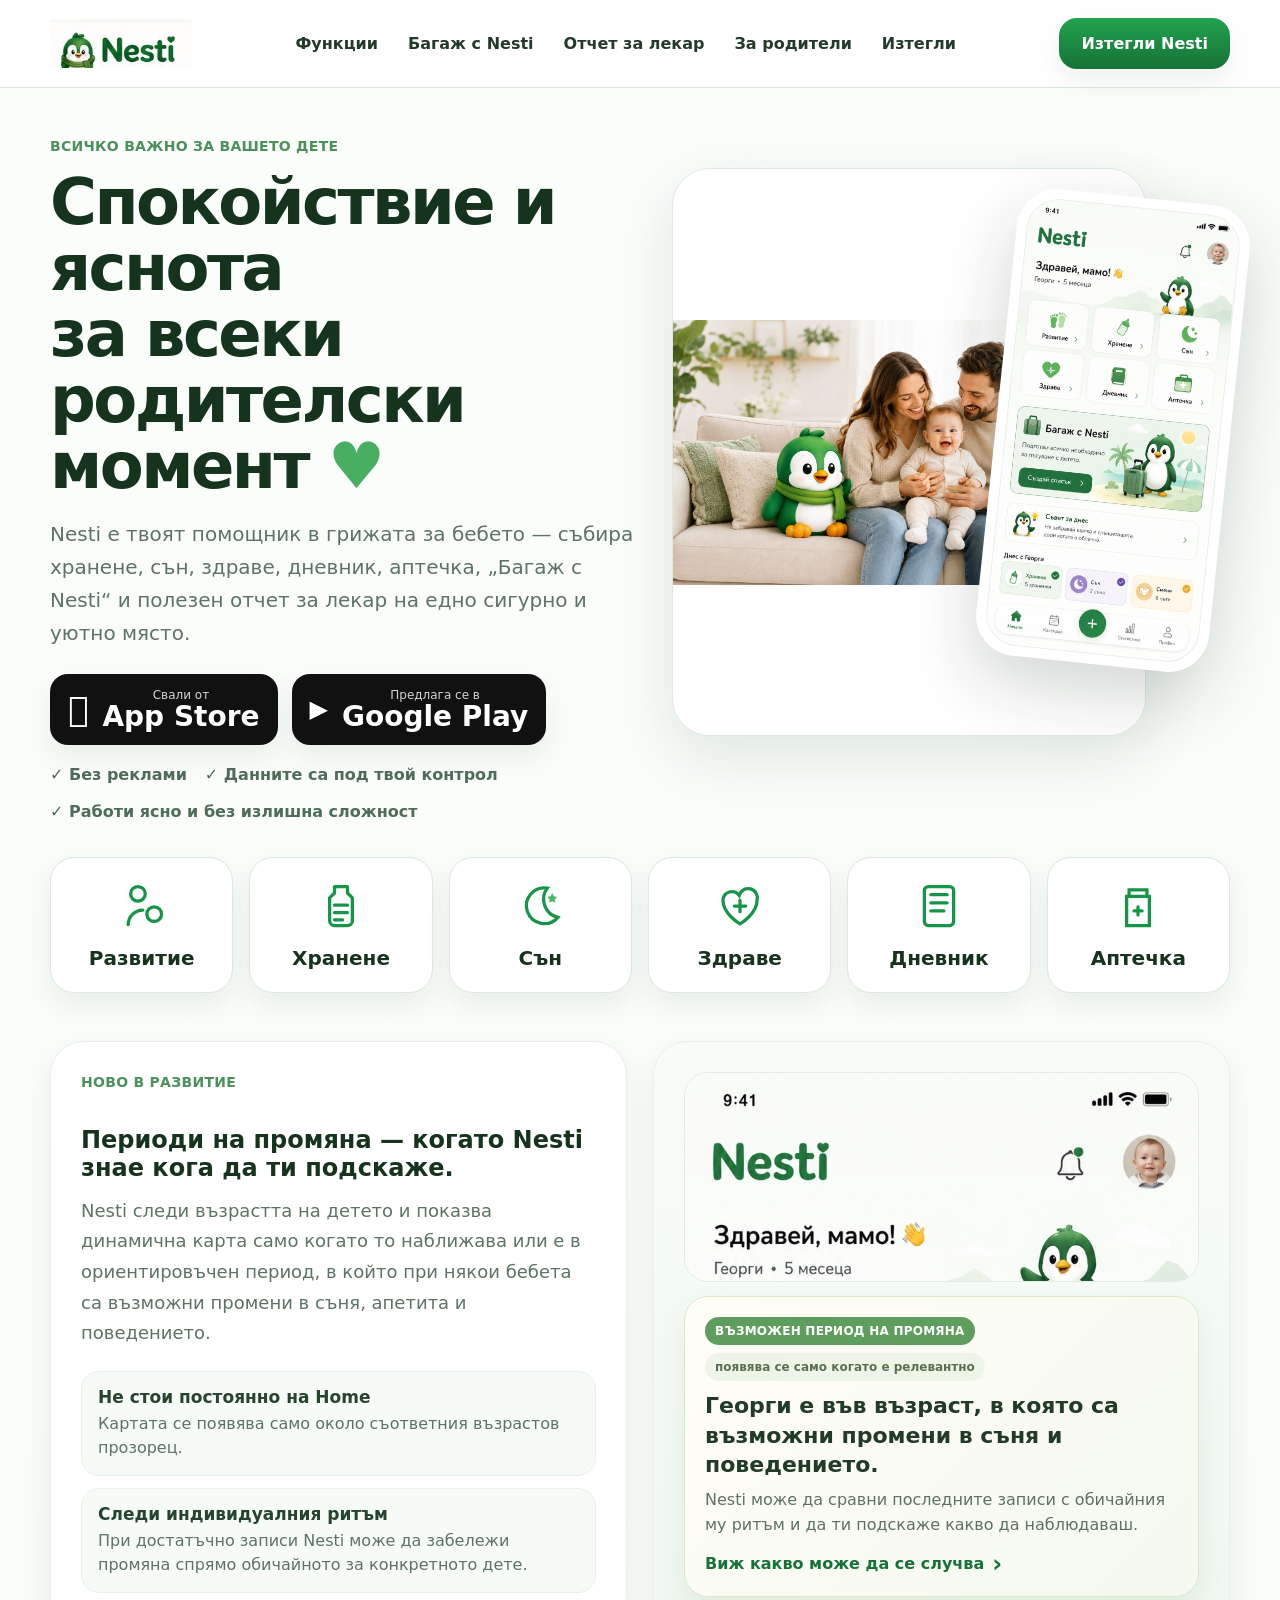
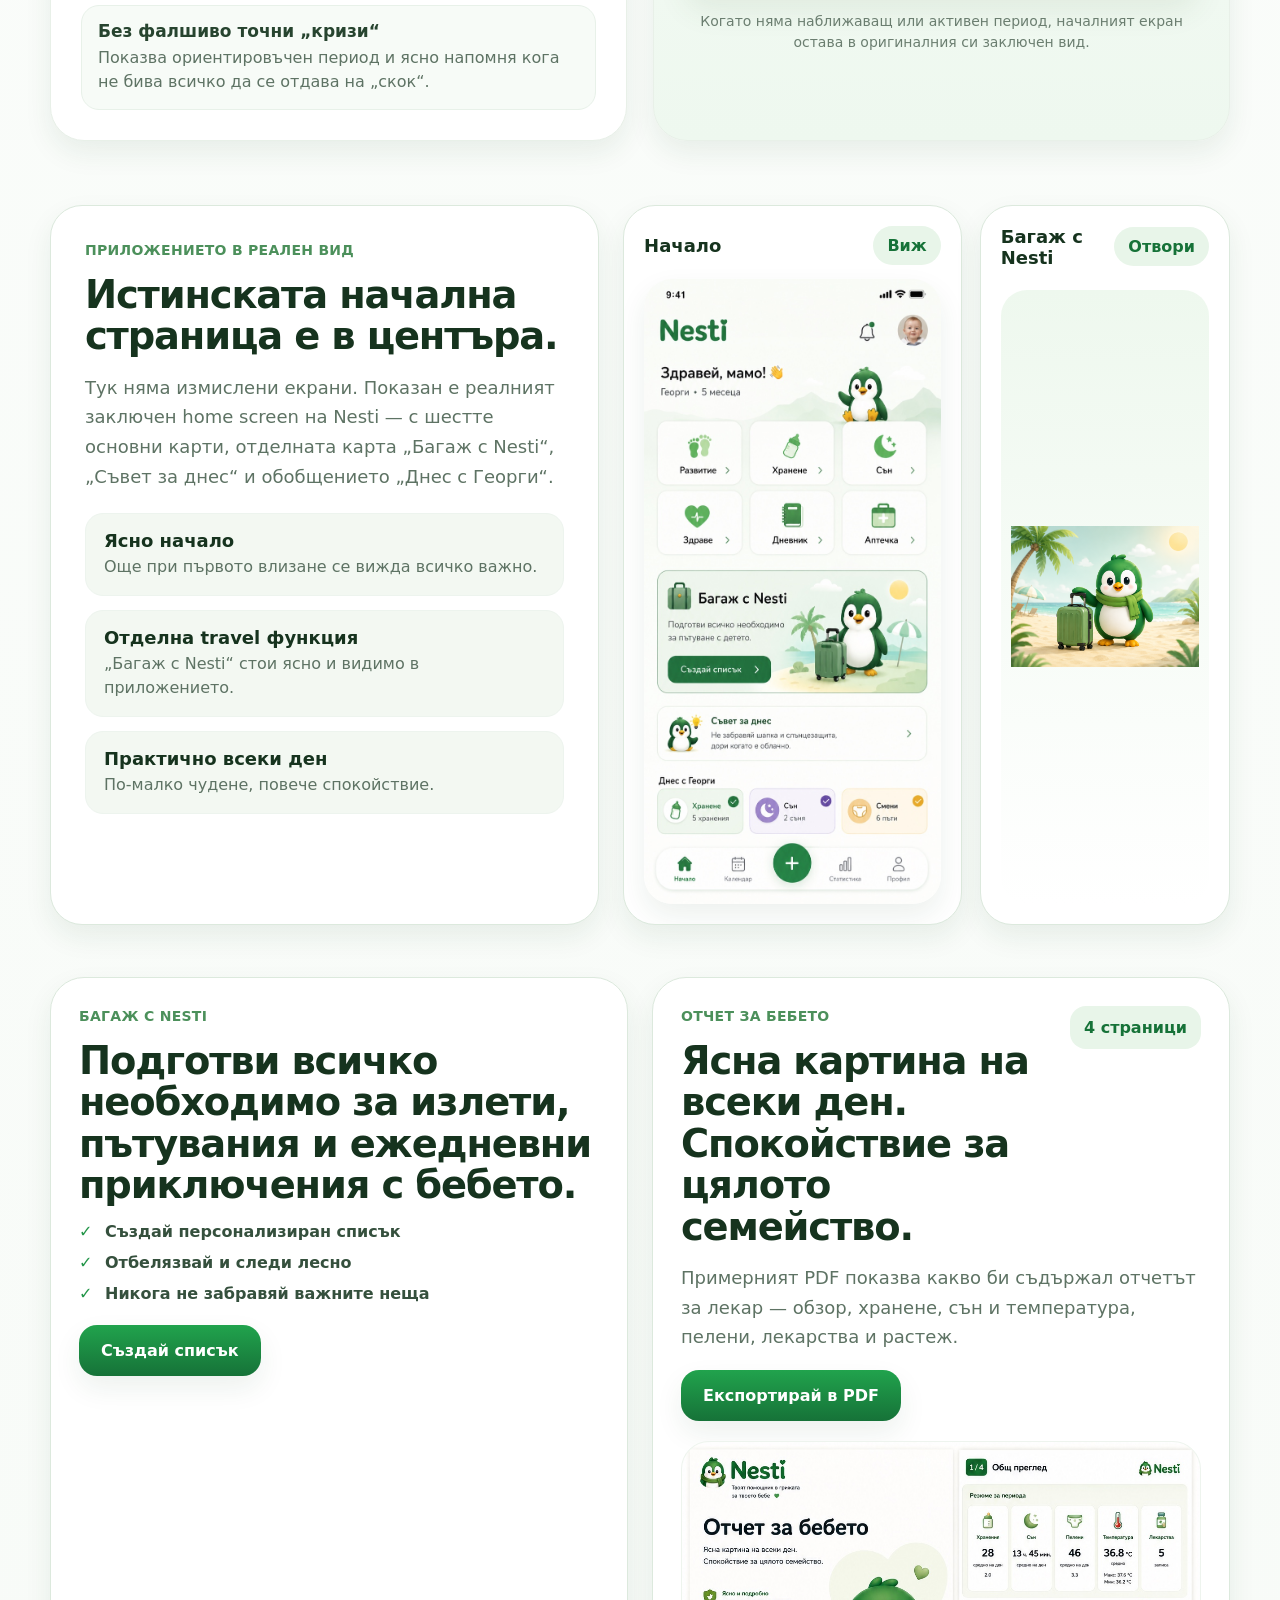
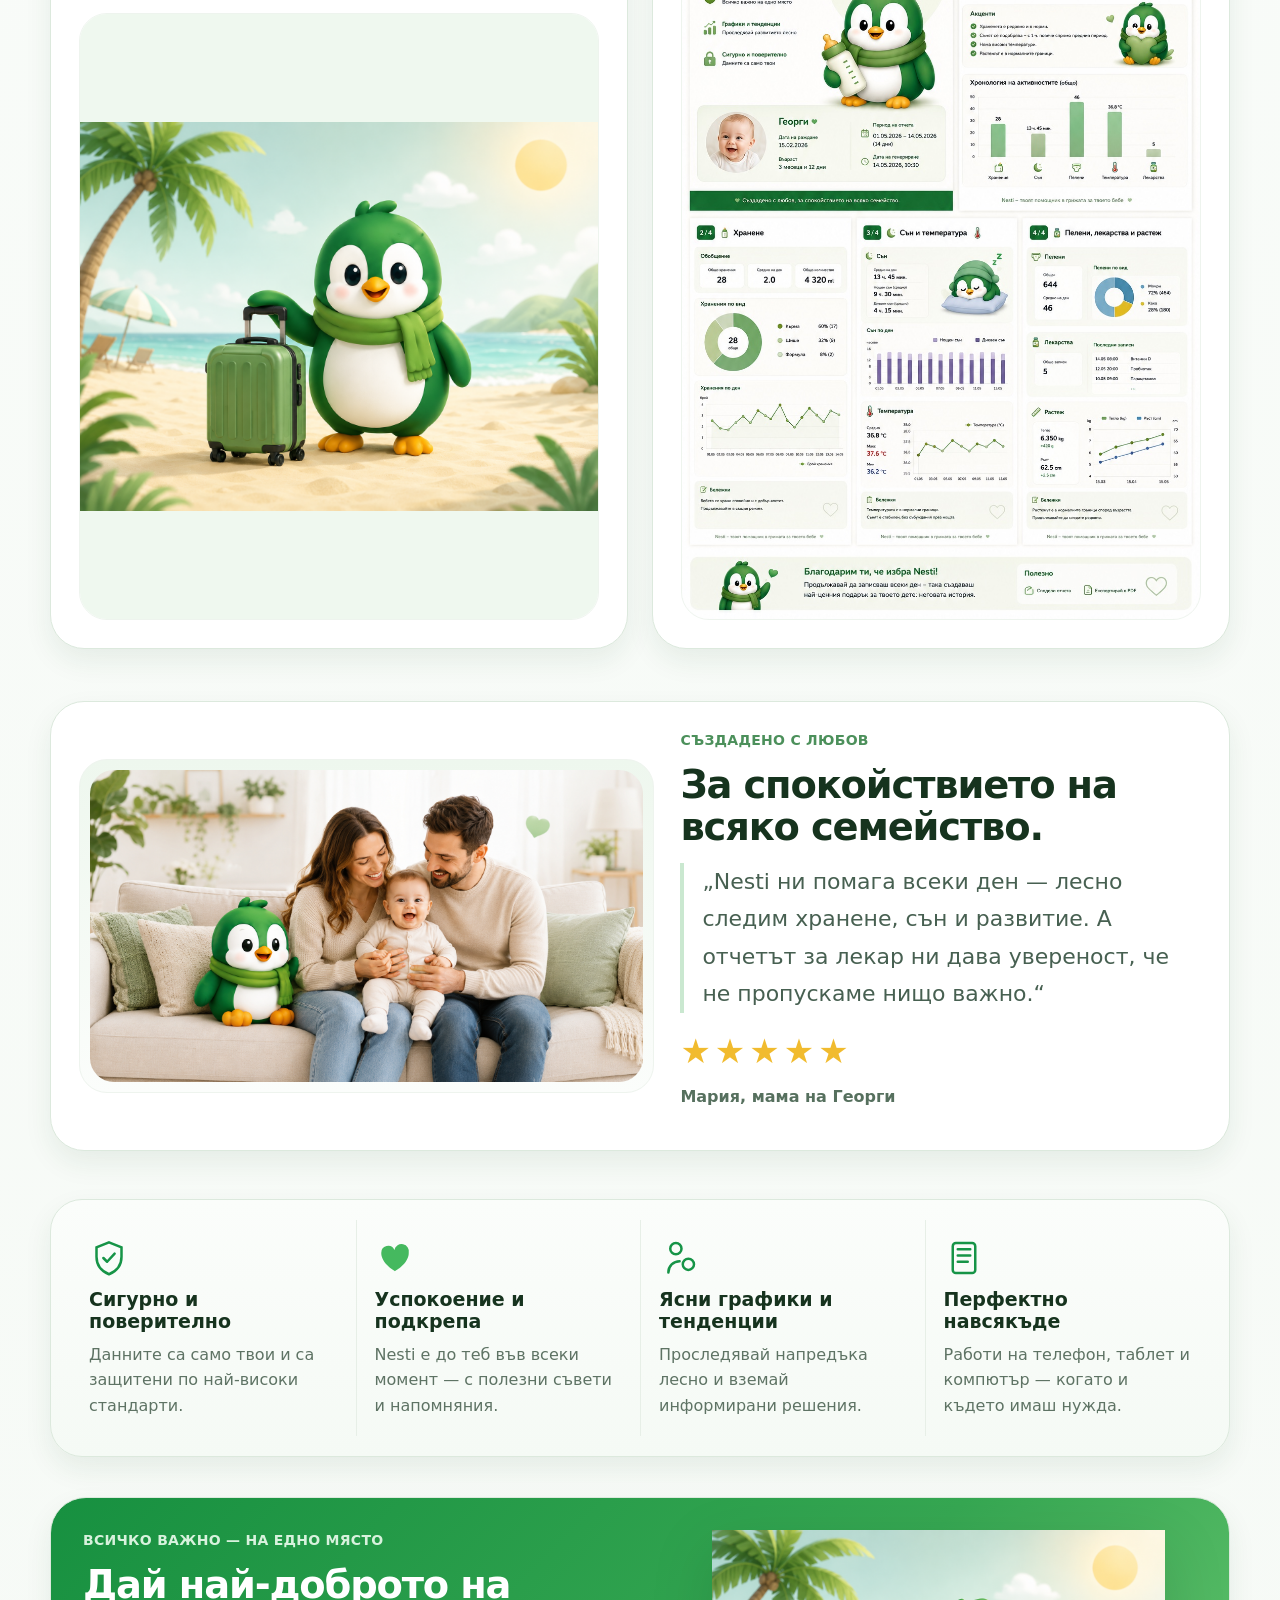
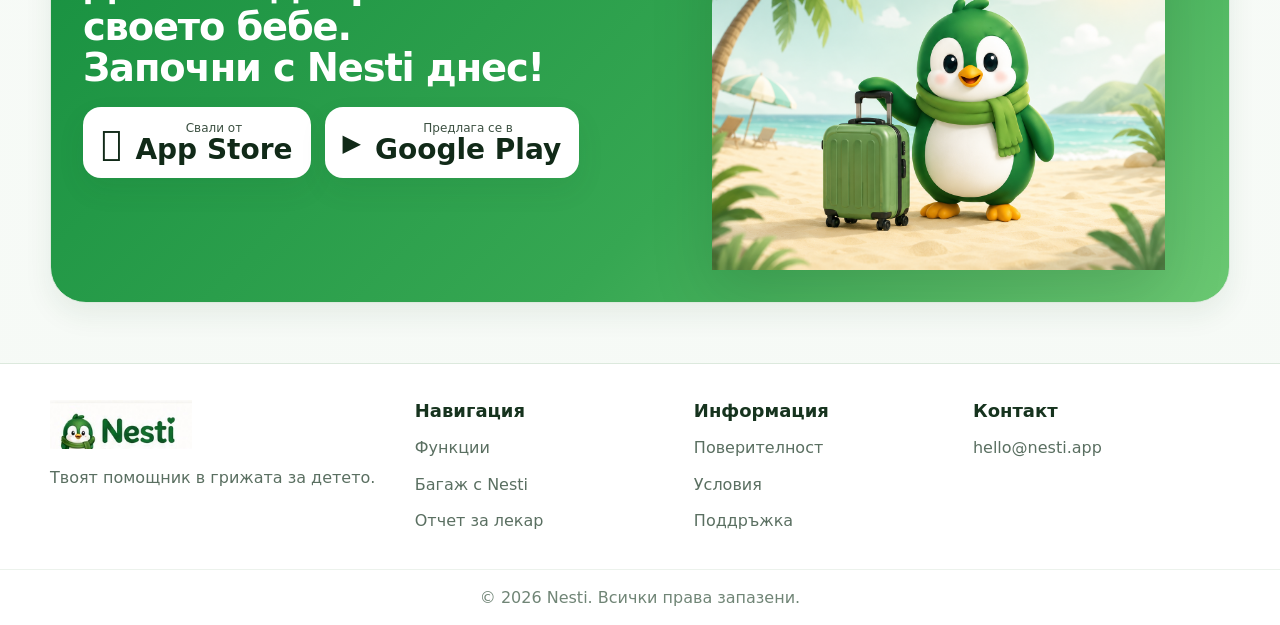
==== commit 470d07dd: "Add files via upload" ====
--- a/index.html
+++ b/index.html
@@ -3,7 +3,7 @@
 <head>
   <meta charset="utf-8">
   <meta name="viewport" content="width=device-width,initial-scale=1,viewport-fit=cover">
-  <meta name="description" content="Nesti — дневник за бебето, Багаж с Nesti и примерен отчет за лекар.">
+  <meta name="description" content="Nesti — дневник за бебето, периоди на промяна в развитието, Багаж с Nesti и примерен отчет за лекар.">
   <title>Nesti v6 — Спокойствие и яснота за всеки родителски момент</title>
   <link rel="stylesheet" href="styles.css">
 </head>
@@ -82,6 +82,39 @@
       <article class="module-card interactive"><img src="assets/icons/health.svg" alt=""><b>Здраве</b></article>
       <article class="module-card interactive"><img src="assets/icons/diary.svg" alt=""><b>Дневник</b></article>
       <article class="module-card interactive"><img src="assets/icons/pharmacy.svg" alt=""><b>Аптечка</b></article>
+    </div>
+  </section>
+
+  <section class="development-periods" id="development-periods">
+    <div class="container development-periods-grid">
+      <div class="development-periods-copy">
+        <span class="eyebrow">Ново в Развитие</span>
+        <h2>Периоди на промяна — когато Nesti знае кога да ти подскаже.</h2>
+        <p>Nesti следи възрастта на детето и показва динамична карта само когато то наближава или е в ориентировъчен период, в който при някои бебета са възможни промени в съня, апетита и поведението.</p>
+        <div class="development-benefits">
+          <div><b>Не стои постоянно на Home</b><span>Картата се появява само около съответния възрастов прозорец.</span></div>
+          <div><b>Следи индивидуалния ритъм</b><span>При достатъчно записи Nesti може да забележи промяна спрямо обичайното за конкретното дете.</span></div>
+          <div><b>Без фалшиво точни „кризи“</b><span>Показва ориентировъчен период и ясно напомня кога не бива всичко да се отдава на „скок“.</span></div>
+        </div>
+      </div>
+
+      <div class="development-periods-demo" aria-label="Пример как изглежда динамичната карта за период на промяна">
+        <div class="mini-phone-context">
+          <div class="mini-home-top">
+            <img src="assets/references/locked-homepage.jpg" alt="Заключеният начален екран на Nesti" class="mini-home-shot">
+          </div>
+          <div class="period-card-demo">
+            <div class="period-card-topline">
+              <span class="period-pill">Възможен период на промяна</span>
+              <span class="period-time">появява се само когато е релевантно</span>
+            </div>
+            <h3>Георги е във възраст, в която са възможни промени в съня и поведението.</h3>
+            <p>Nesti може да сравни последните записи с обичайния му ритъм и да ти подскаже какво да наблюдаваш.</p>
+            <button class="period-link interactive" type="button" id="openDevelopmentInfo">Виж какво може да се случва <span>›</span></button>
+          </div>
+          <p class="period-demo-note">Когато няма наближаващ или активен период, началният екран остава в оригиналния си заключен вид.</p>
+        </div>
+      </div>
     </div>
   </section>
 
@@ -190,6 +223,22 @@
   </section>
 </main>
 
+<div class="modal-backdrop" id="developmentModal" aria-hidden="true">
+  <div class="modal-card small-modal">
+    <button class="modal-close interactive" data-close="developmentModal">×</button>
+    <div class="modal-header">
+      <span class="eyebrow">Периоди на промяна</span>
+      <h3>Подсказка в точния момент, а не постоянна тревога.</h3>
+    </div>
+    <p>Nesti показва тази карта само когато детето наближава или е в подходящ възрастов прозорец. При достатъчно записи може да добави и наблюдение за промяна спрямо индивидуалния ритъм на детето.</p>
+    <ul class="plain-list">
+      <li>Ориентировъчни периоди, не точни „магически седмици“.</li>
+      <li>Промени в сън, хранене и поведение се показват като възможни, не гарантирани.</li>
+      <li>Тревожните признаци не се обясняват автоматично със „скок“.</li>
+    </ul>
+  </div>
+</div>
+
 <div class="modal-backdrop" id="packingModal" aria-hidden="true">
   <div class="modal-card wide-modal">
     <button class="modal-close interactive" data-close="packingModal">×</button>
--- a/styles.css
+++ b/styles.css
@@ -127,6 +127,30 @@
 .doctor-panel .panel-visual img{width:100%;height:auto;object-fit:contain}
 .doctor-headline-row{display:flex;justify-content:space-between;gap:18px;align-items:flex-start}
 .pages-badge{display:inline-flex;align-items:center;padding:12px 14px;background:var(--green-soft);color:var(--green-dark);font-weight:800;border-radius:16px;white-space:nowrap}
+
+
+.development-periods{padding:8px 0 44px}
+.development-periods-grid{display:grid;grid-template-columns:1fr 1fr;gap:26px;align-items:stretch}
+.development-periods-copy,.development-periods-demo{border-radius:34px;padding:30px;background:#fff;border:1px solid #e8f0e8;box-shadow:var(--shadow-soft)}
+.development-periods-copy h2{margin-bottom:14px}
+.development-periods-copy>p{font-size:18px;line-height:1.7;color:var(--muted);margin:0 0 22px}
+.development-benefits{display:grid;gap:12px}
+.development-benefits>div{padding:15px 16px;border-radius:18px;background:#f7fbf7;border:1px solid #e8f1e9;display:grid;gap:5px}
+.development-benefits b{font-size:17px;color:#27442f}
+.development-benefits span{color:var(--muted);line-height:1.5}
+.development-periods-demo{background:linear-gradient(180deg,#f8fcf8,#eef8ef)}
+.mini-phone-context{display:grid;gap:14px}
+.mini-home-top{height:210px;border-radius:24px;overflow:hidden;border:1px solid #e1ece2;background:#fff;position:relative}
+.mini-home-shot{width:100%;height:100%;object-fit:cover;object-position:top center;display:block}
+.period-card-demo{padding:20px;border-radius:24px;background:linear-gradient(135deg,#fffdf7,#f4f9ef);border:1px solid #dbe8c7;box-shadow:0 14px 30px rgba(66,103,50,.09)}
+.period-card-topline{display:flex;gap:8px;flex-wrap:wrap;align-items:center;margin-bottom:10px}
+.period-pill{display:inline-flex;padding:7px 10px;border-radius:999px;background:#5f9d5f;color:#fff;font-weight:800;font-size:12px;text-transform:uppercase;letter-spacing:.02em}
+.period-time{display:inline-flex;padding:7px 10px;border-radius:999px;background:#eef5e8;color:#597153;font-weight:700;font-size:12px}
+.period-card-demo h3{font-size:22px;line-height:1.35;margin:0 0 8px;color:#223b29}
+.period-card-demo p{margin:0 0 14px;color:#5f7163;line-height:1.55}
+.period-link{border:0;background:transparent;color:var(--green-dark);font-size:16px;font-weight:800;padding:0;display:inline-flex;align-items:center;gap:8px}
+.period-link span{font-size:24px;line-height:1}
+.period-demo-note{margin:0;color:#6b7e70;font-size:14px;line-height:1.5;text-align:center}
 
 .testimonial{padding:10px 0 44px}
 .testimonial-grid{display:grid;grid-template-columns:1.05fr .95fr;gap:26px;border-radius:34px;padding:28px;align-items:center}
@@ -200,7 +224,7 @@
 @media (max-width:1100px){
   .desktop-nav,.header-cta{display:none}
   .menu-btn{display:flex}
-  .hero-grid,.app-overview-grid,.dual-grid,.testimonial-grid,.download-panel{grid-template-columns:1fr}
+  .hero-grid,.app-overview-grid,.development-periods-grid,.dual-grid,.testimonial-grid,.download-panel{grid-template-columns:1fr}
   .hero-visual{min-height:540px}
   .modules-grid{grid-template-columns:repeat(3,1fr)}
   .app-shot-grid{grid-template-columns:1fr}
@@ -222,7 +246,7 @@
   .hero-family{aspect-ratio:16/10;object-fit:cover}
   .phone-card{position:relative;right:auto;top:auto;width:70%;margin-left:auto;transform:rotate(4deg)}
   .modules-grid{grid-template-columns:repeat(2,1fr)}
-  .app-copy,.screen-card,.feature-panel,.testimonial-grid,.download-panel{padding:22px}
+  .app-copy,.screen-card,.development-periods-copy,.development-periods-demo,.feature-panel,.testimonial-grid,.download-panel{padding:22px}
   .panel-visual{min-height:220px}
   .doctor-headline-row{flex-direction:column}
   .trust-grid{grid-template-columns:1fr;padding:14px}
@@ -233,3 +257,5 @@
   .store-btn b{font-size:24px}
   .footer-grid{grid-template-columns:1fr}
 }
+
+@media (max-width:760px){.mini-home-top{height:170px}.period-card-demo h3{font-size:19px}}
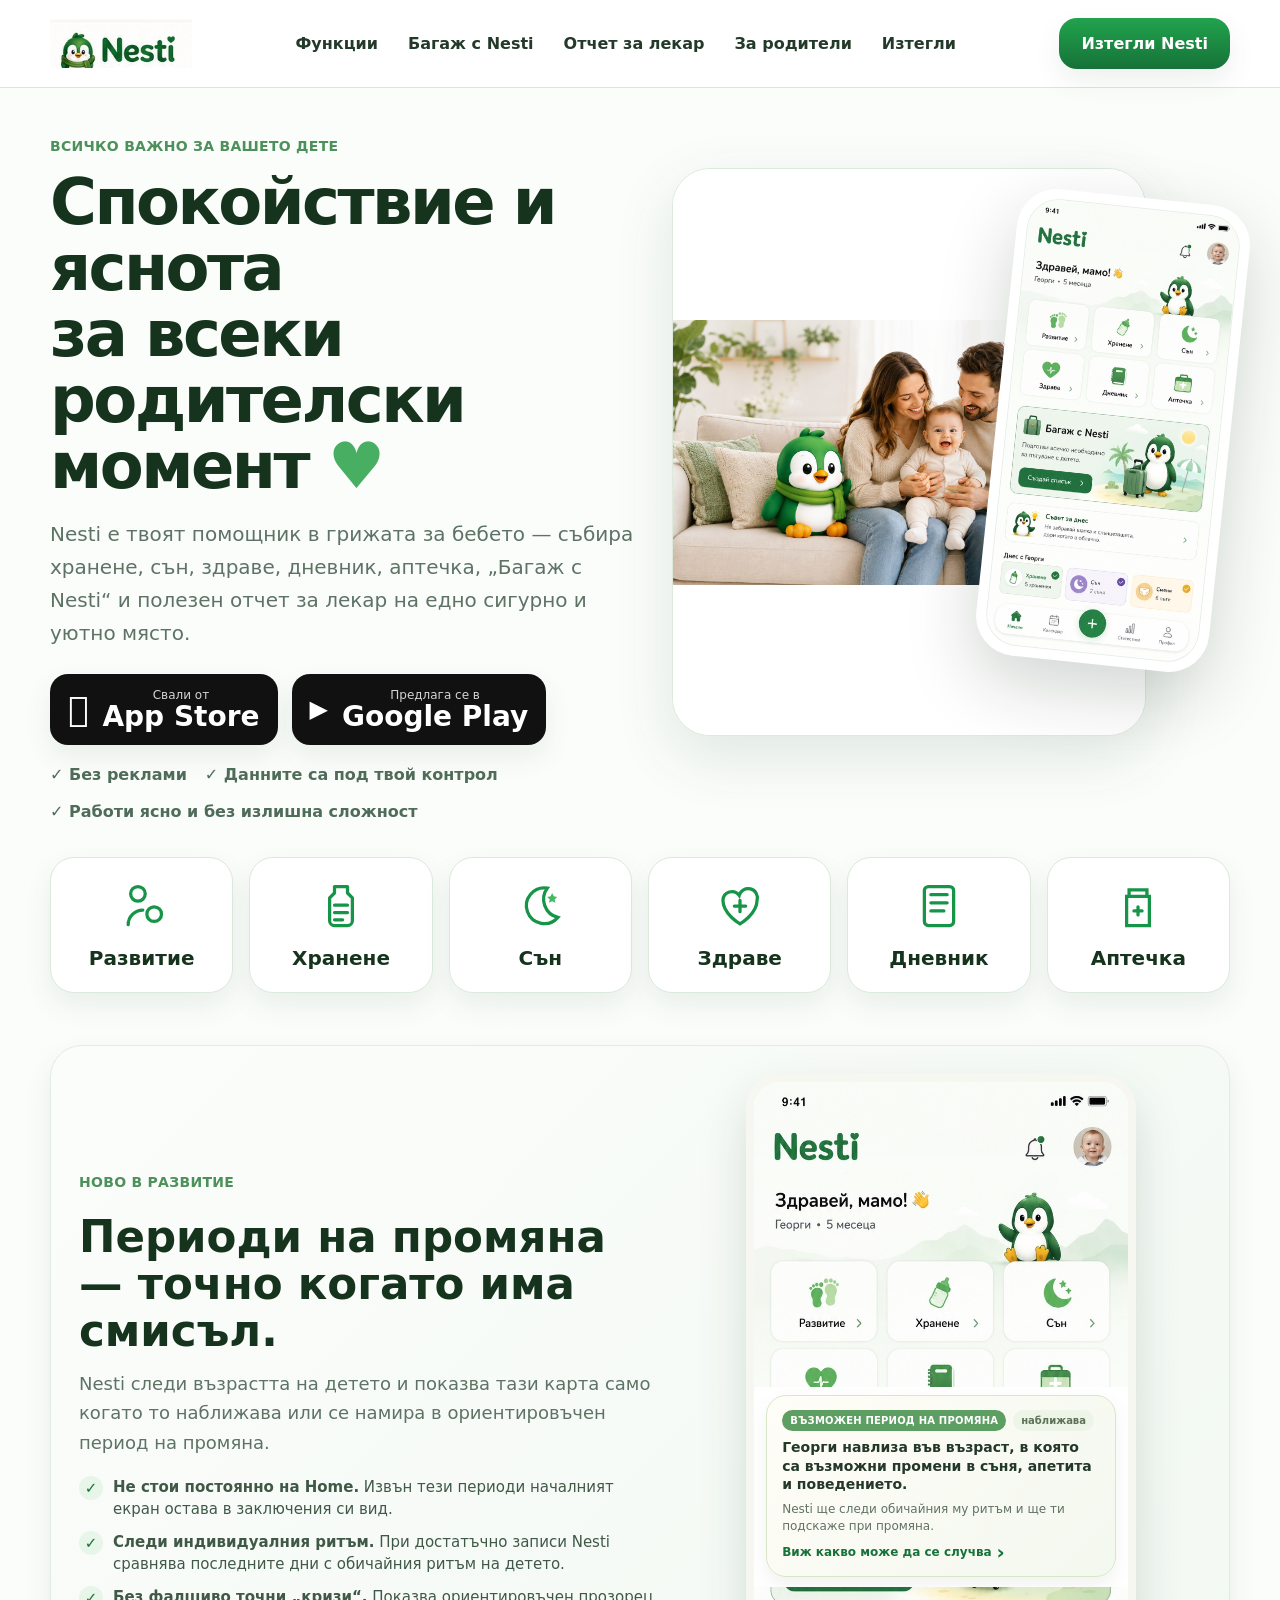
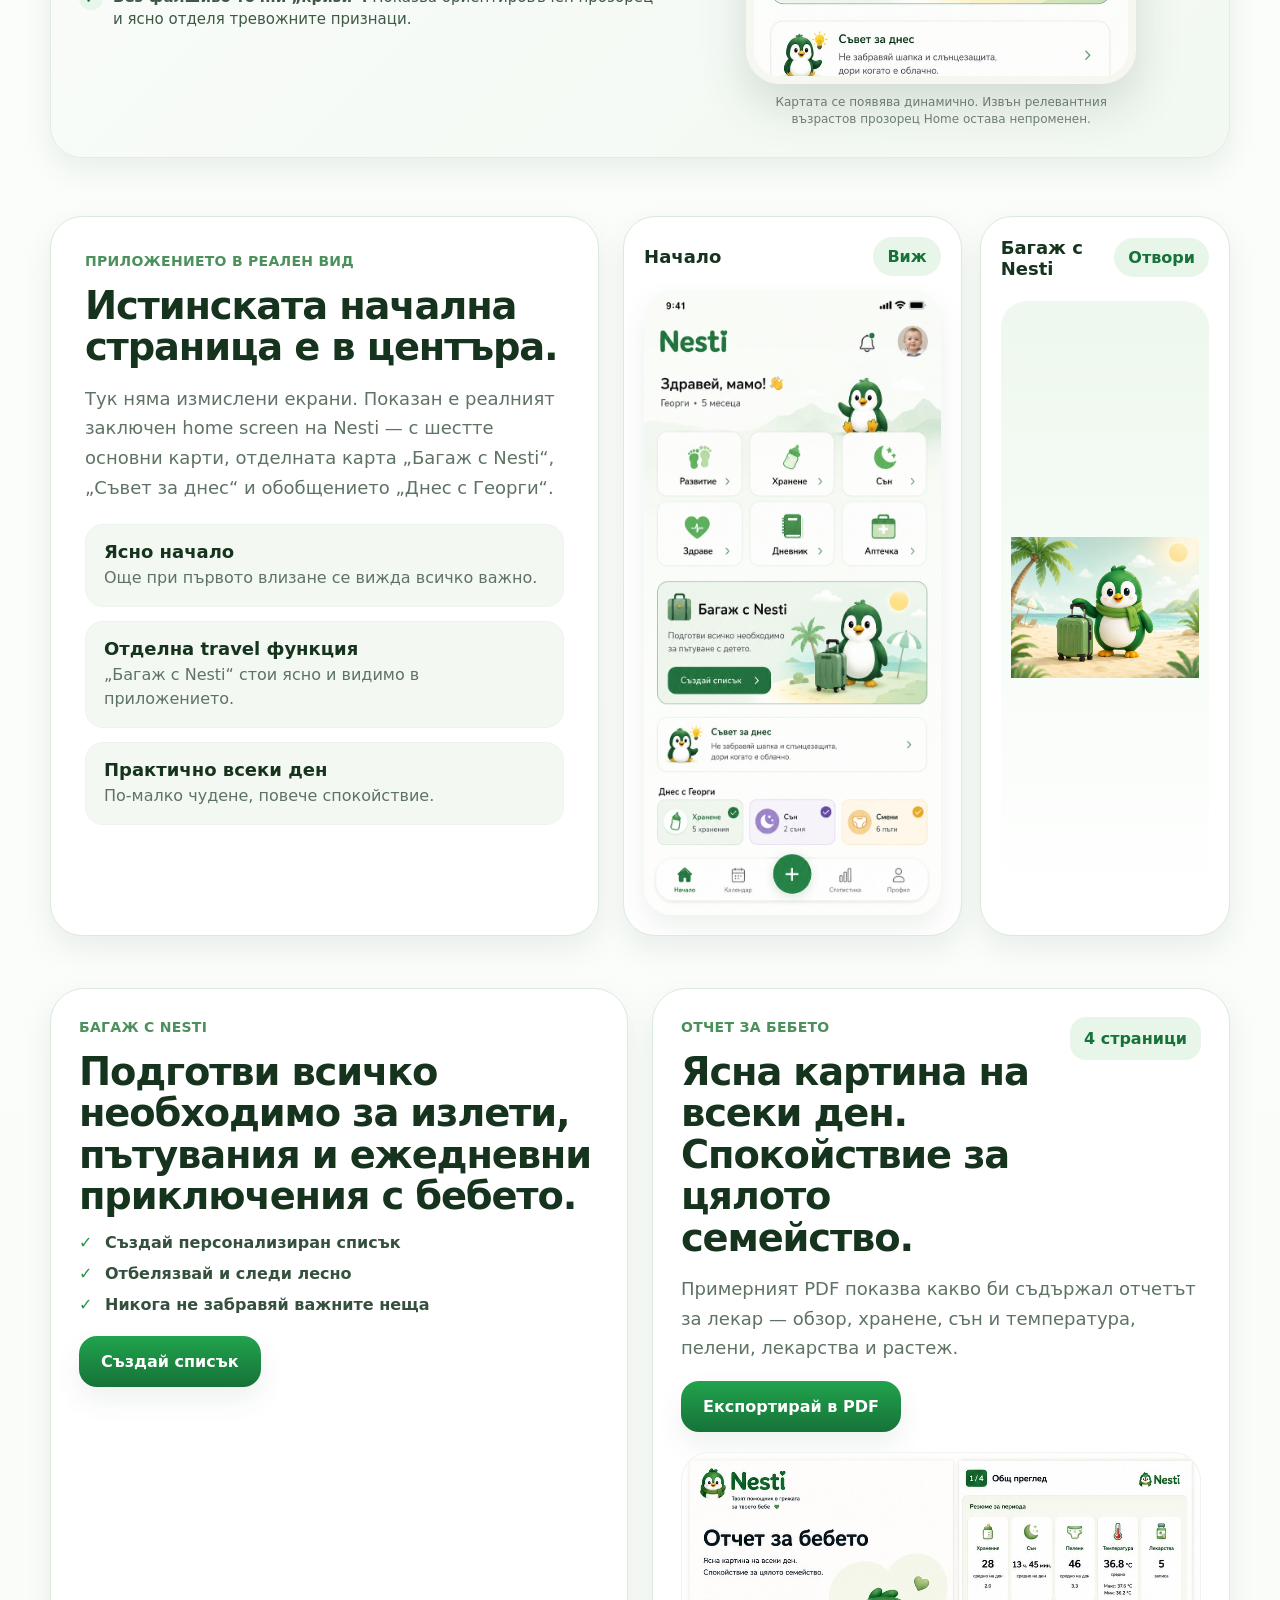
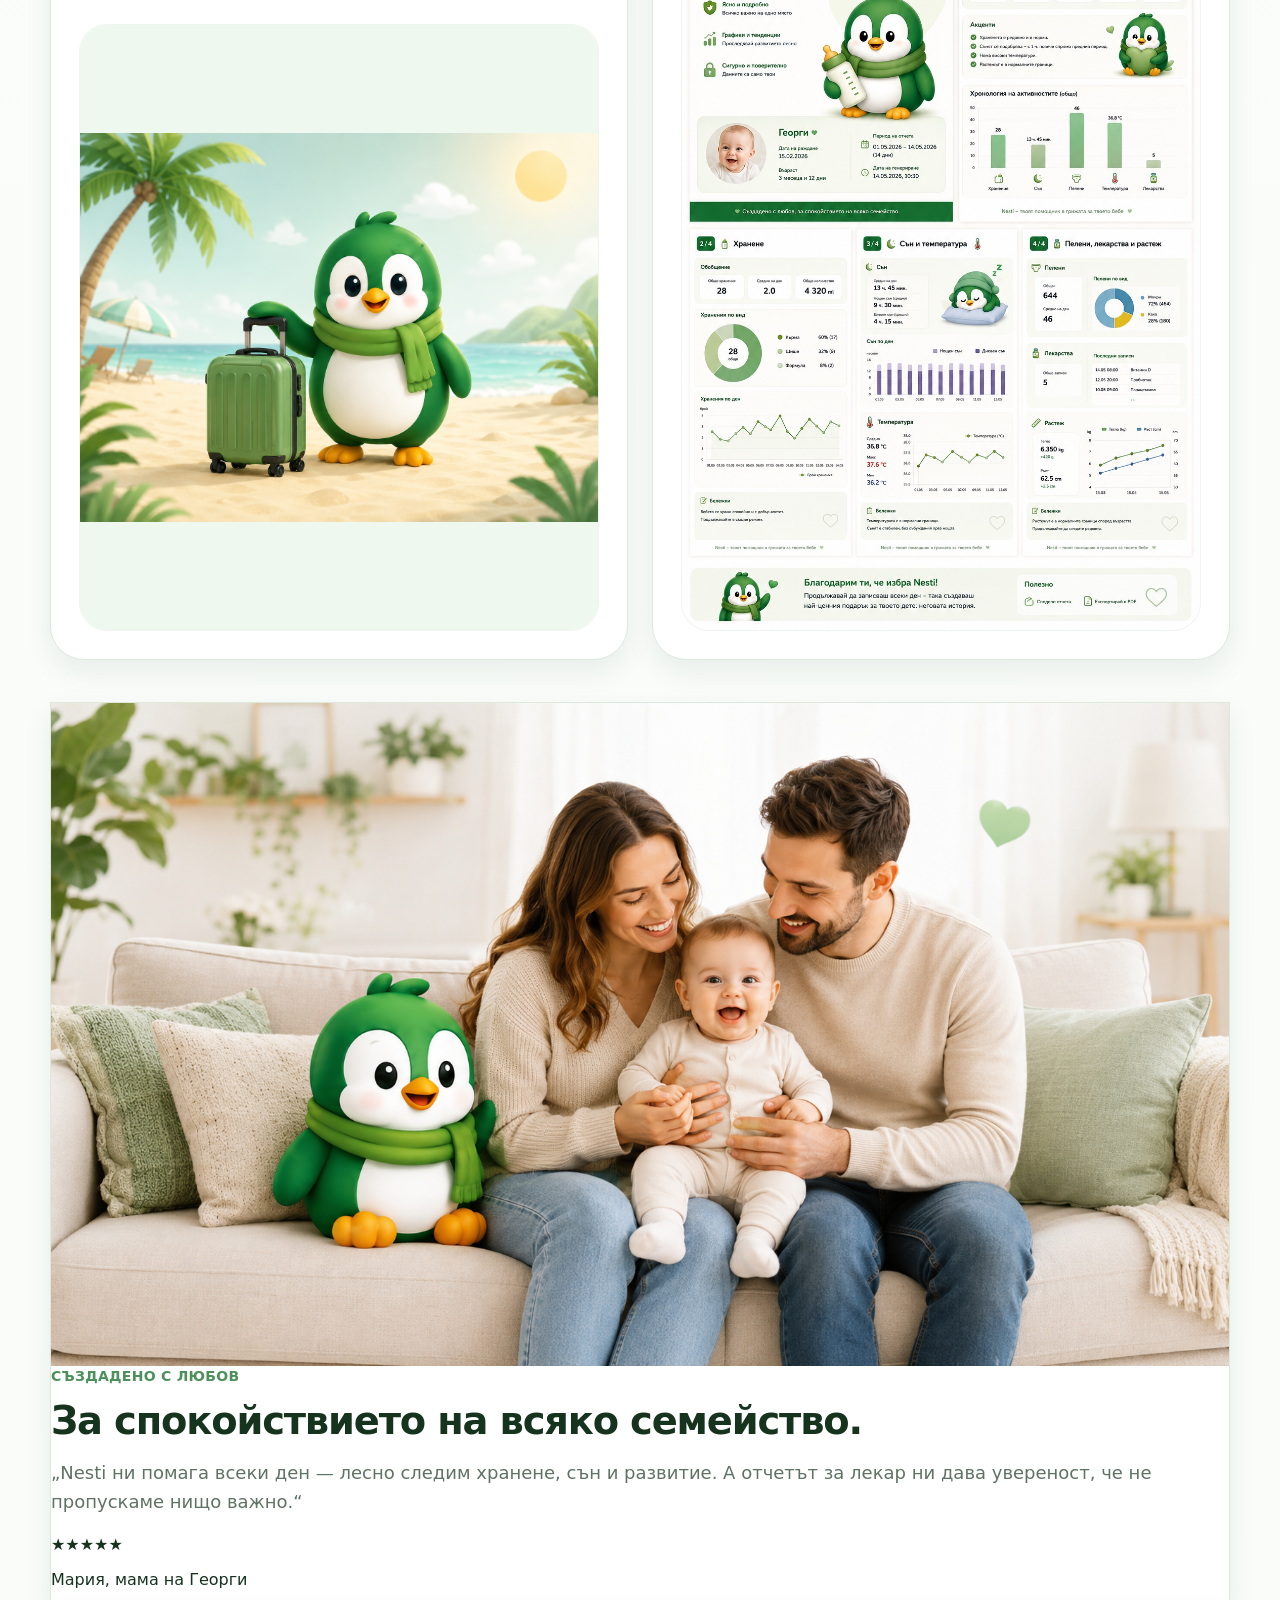
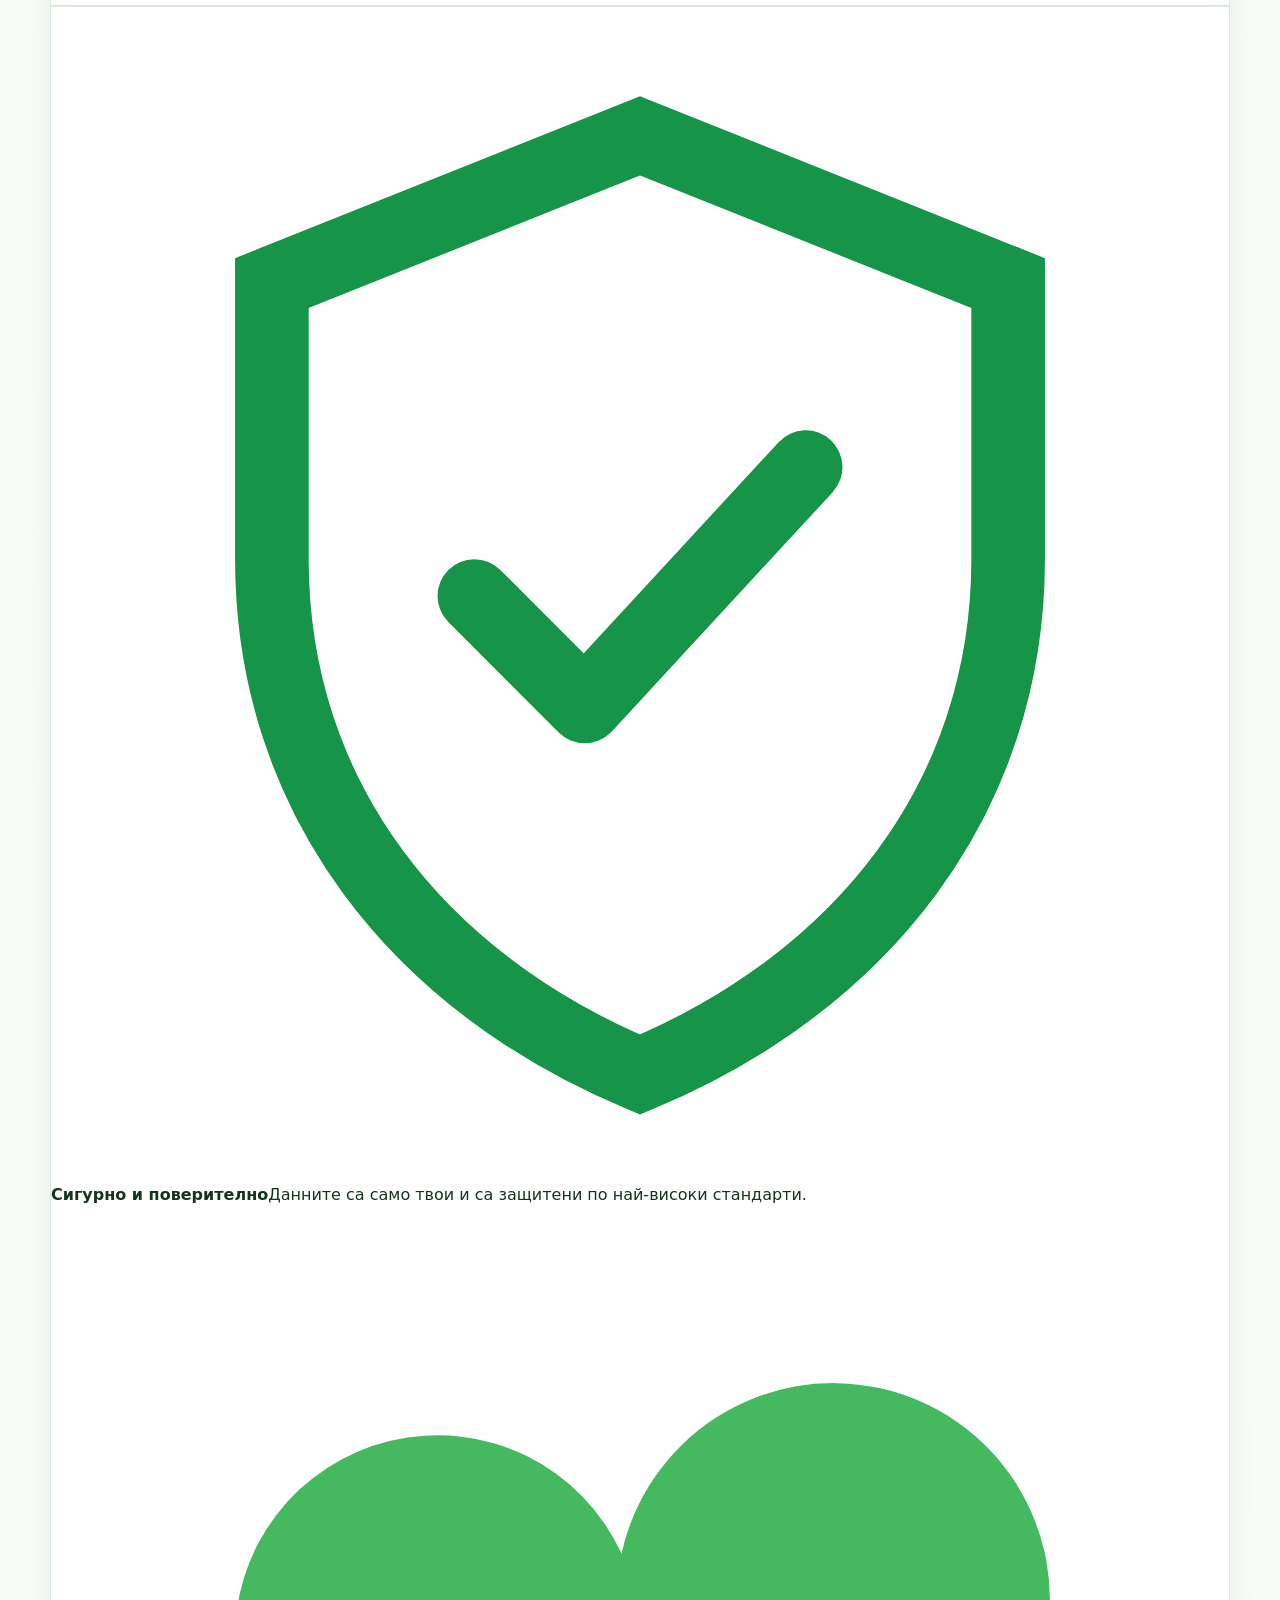
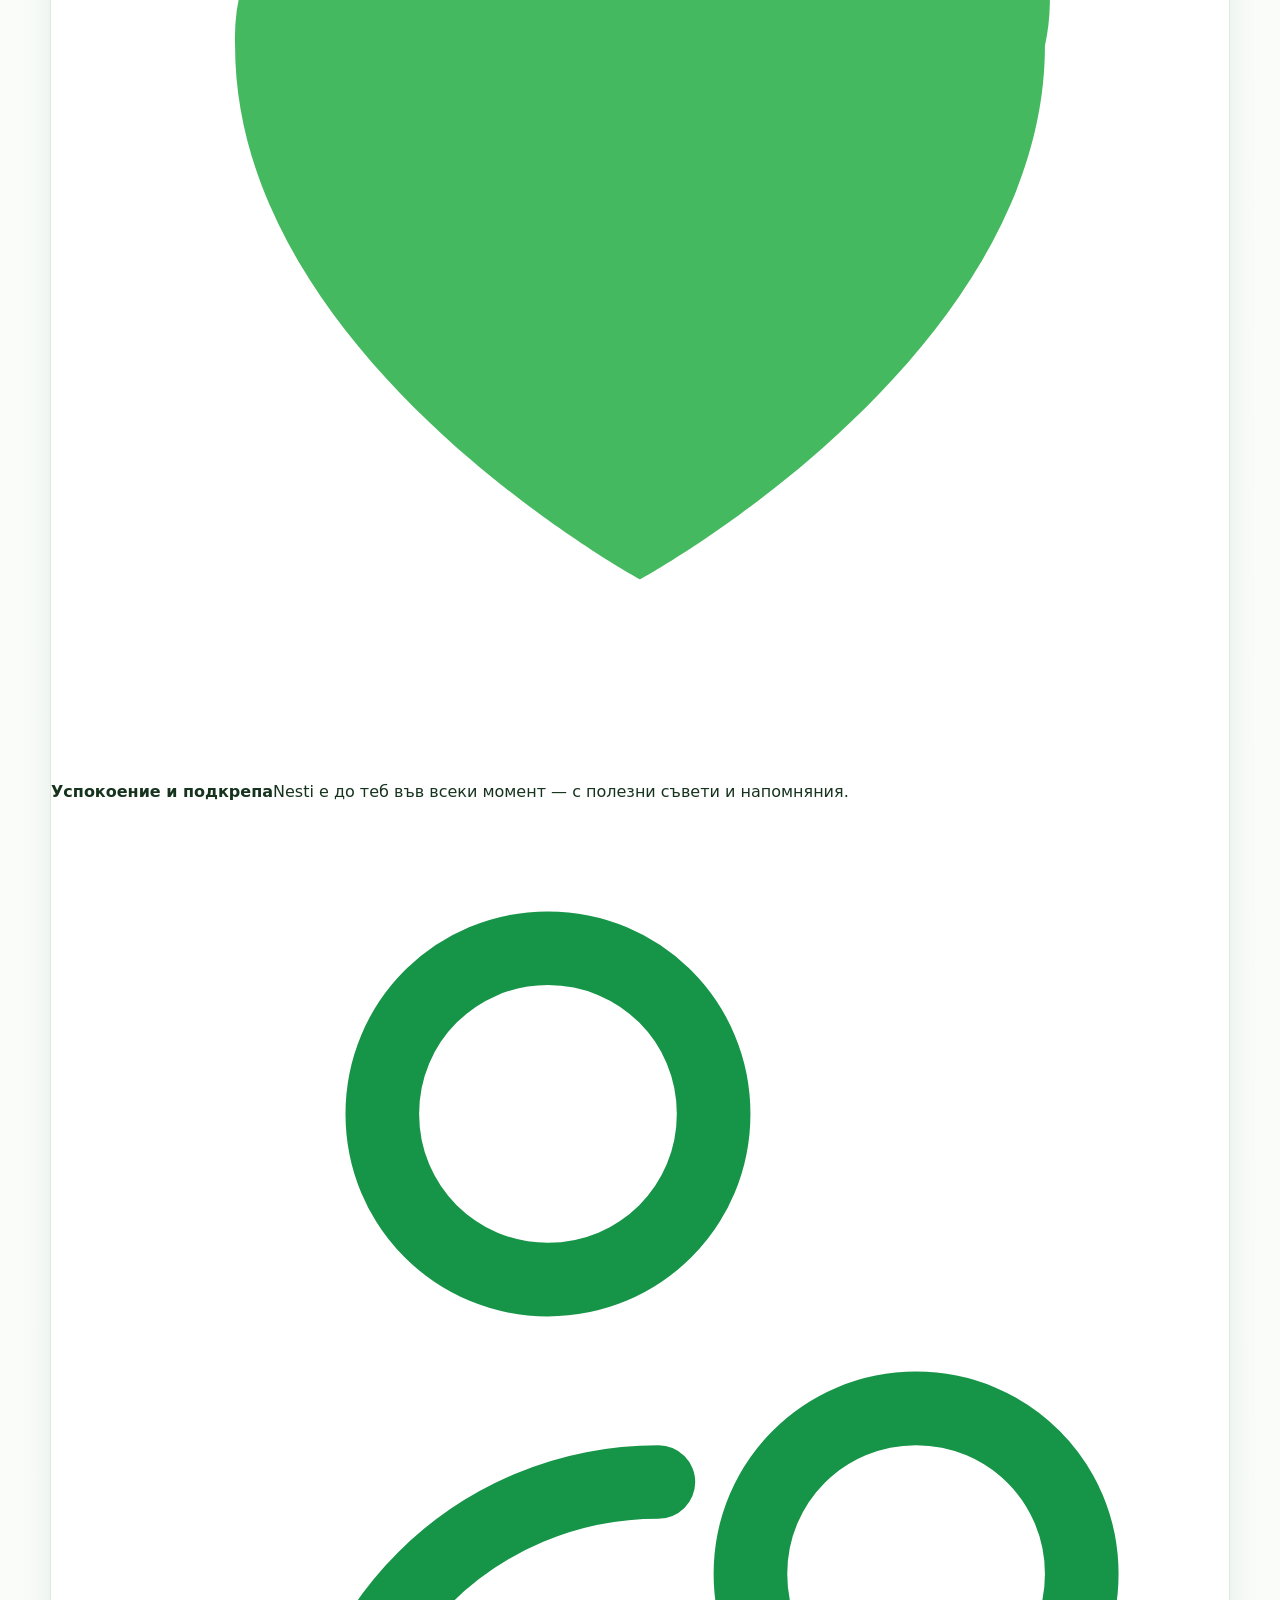
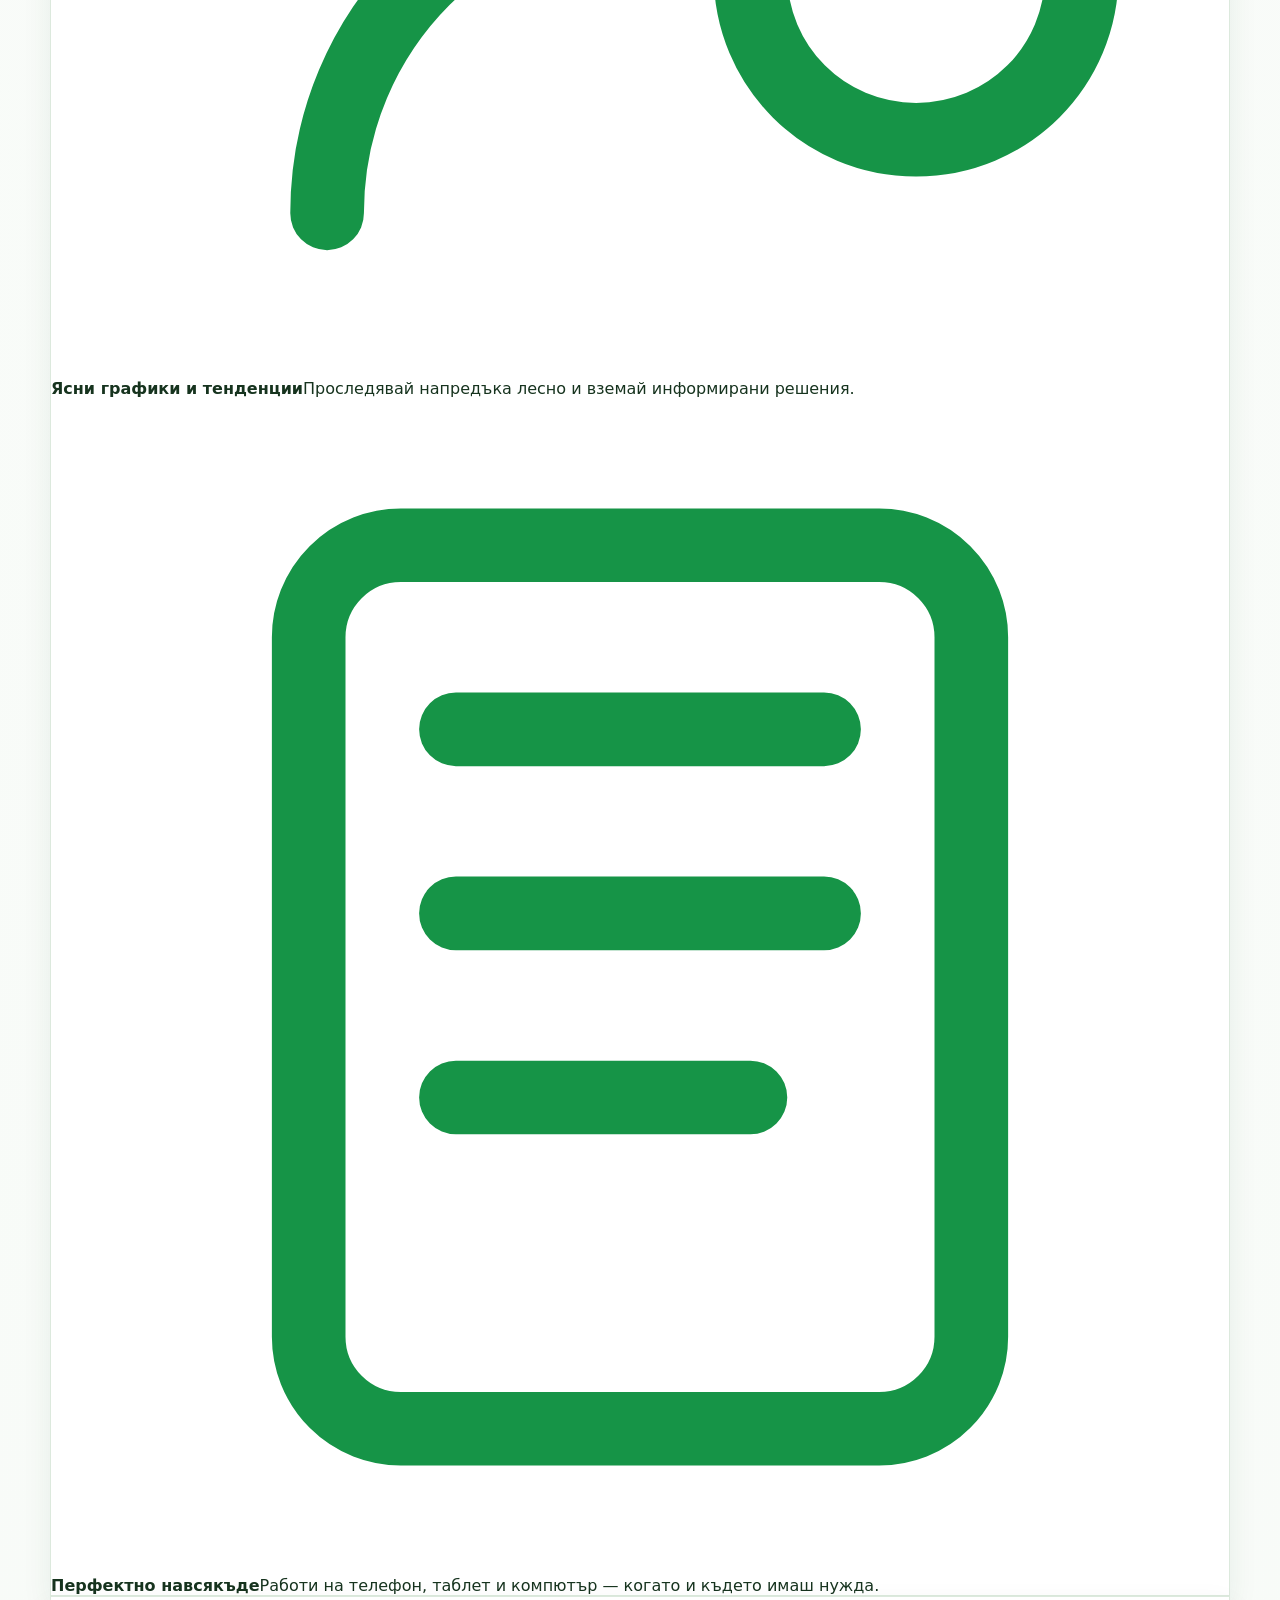
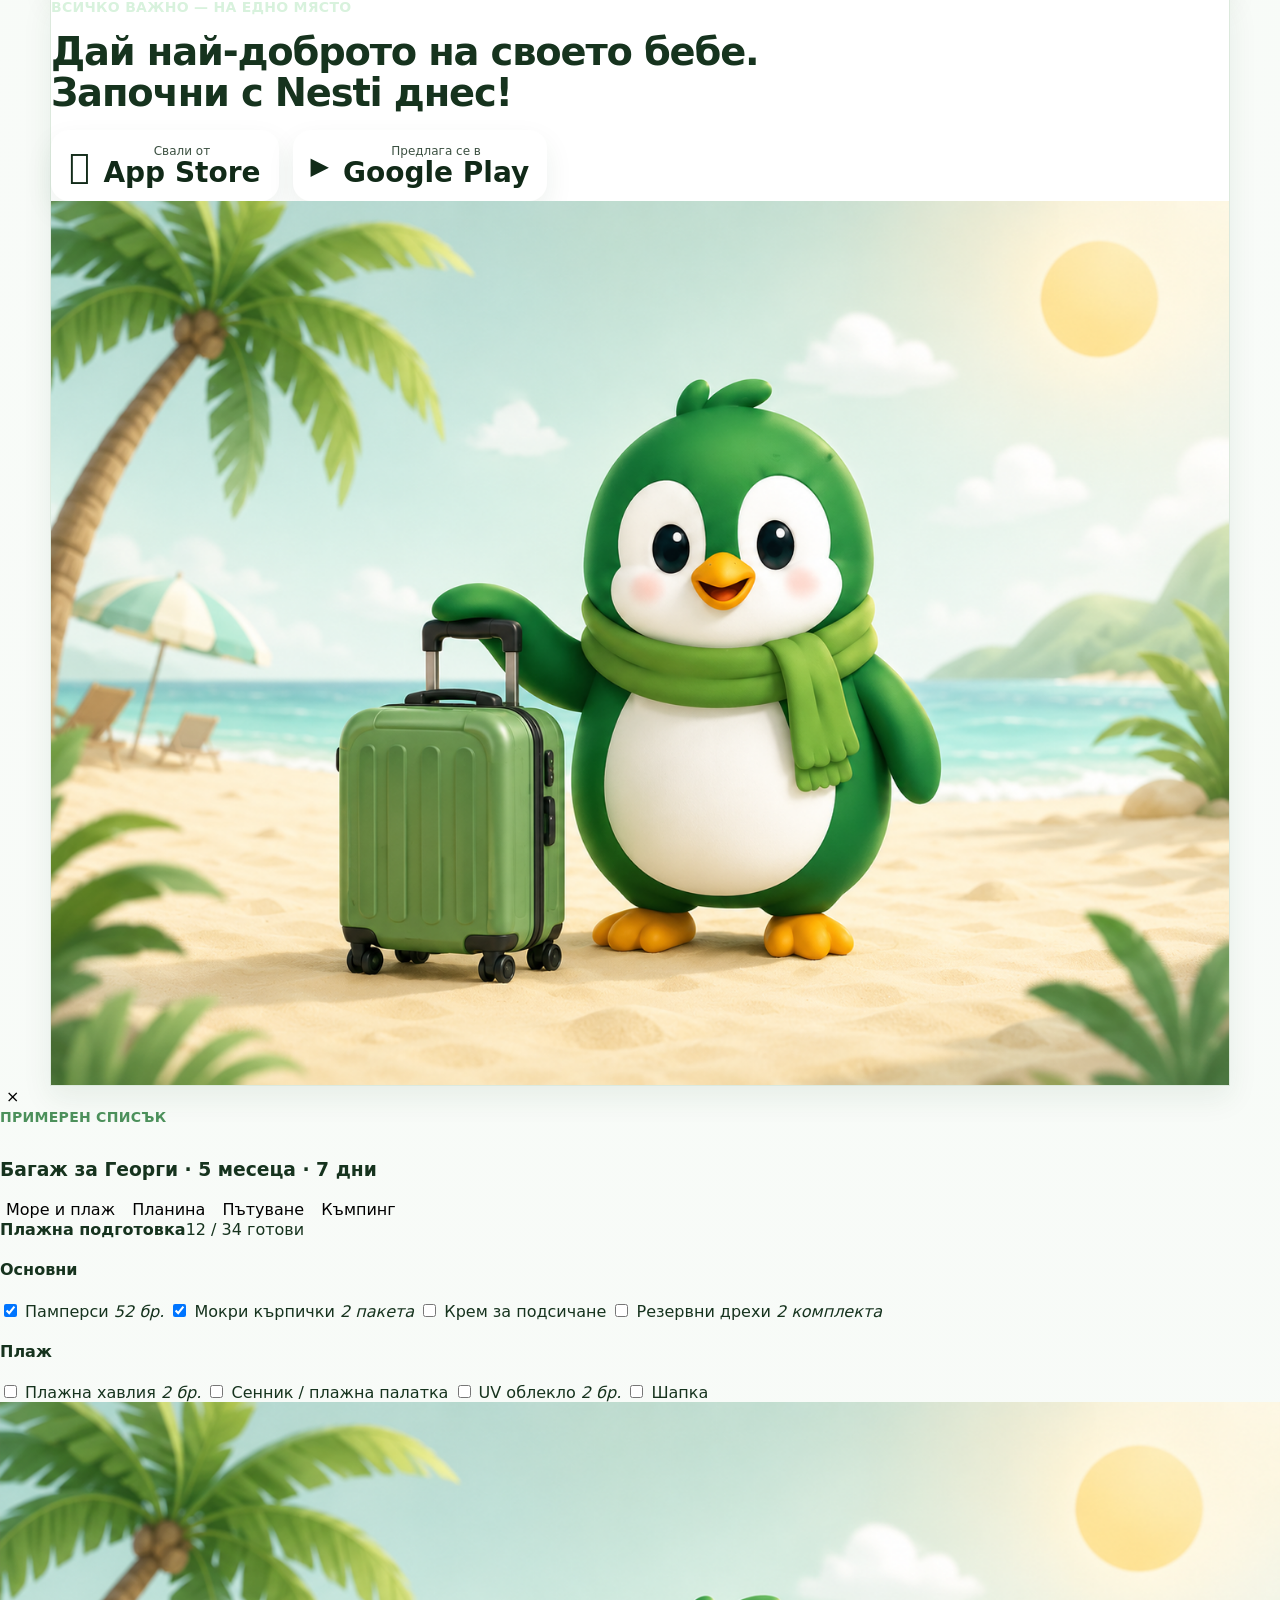
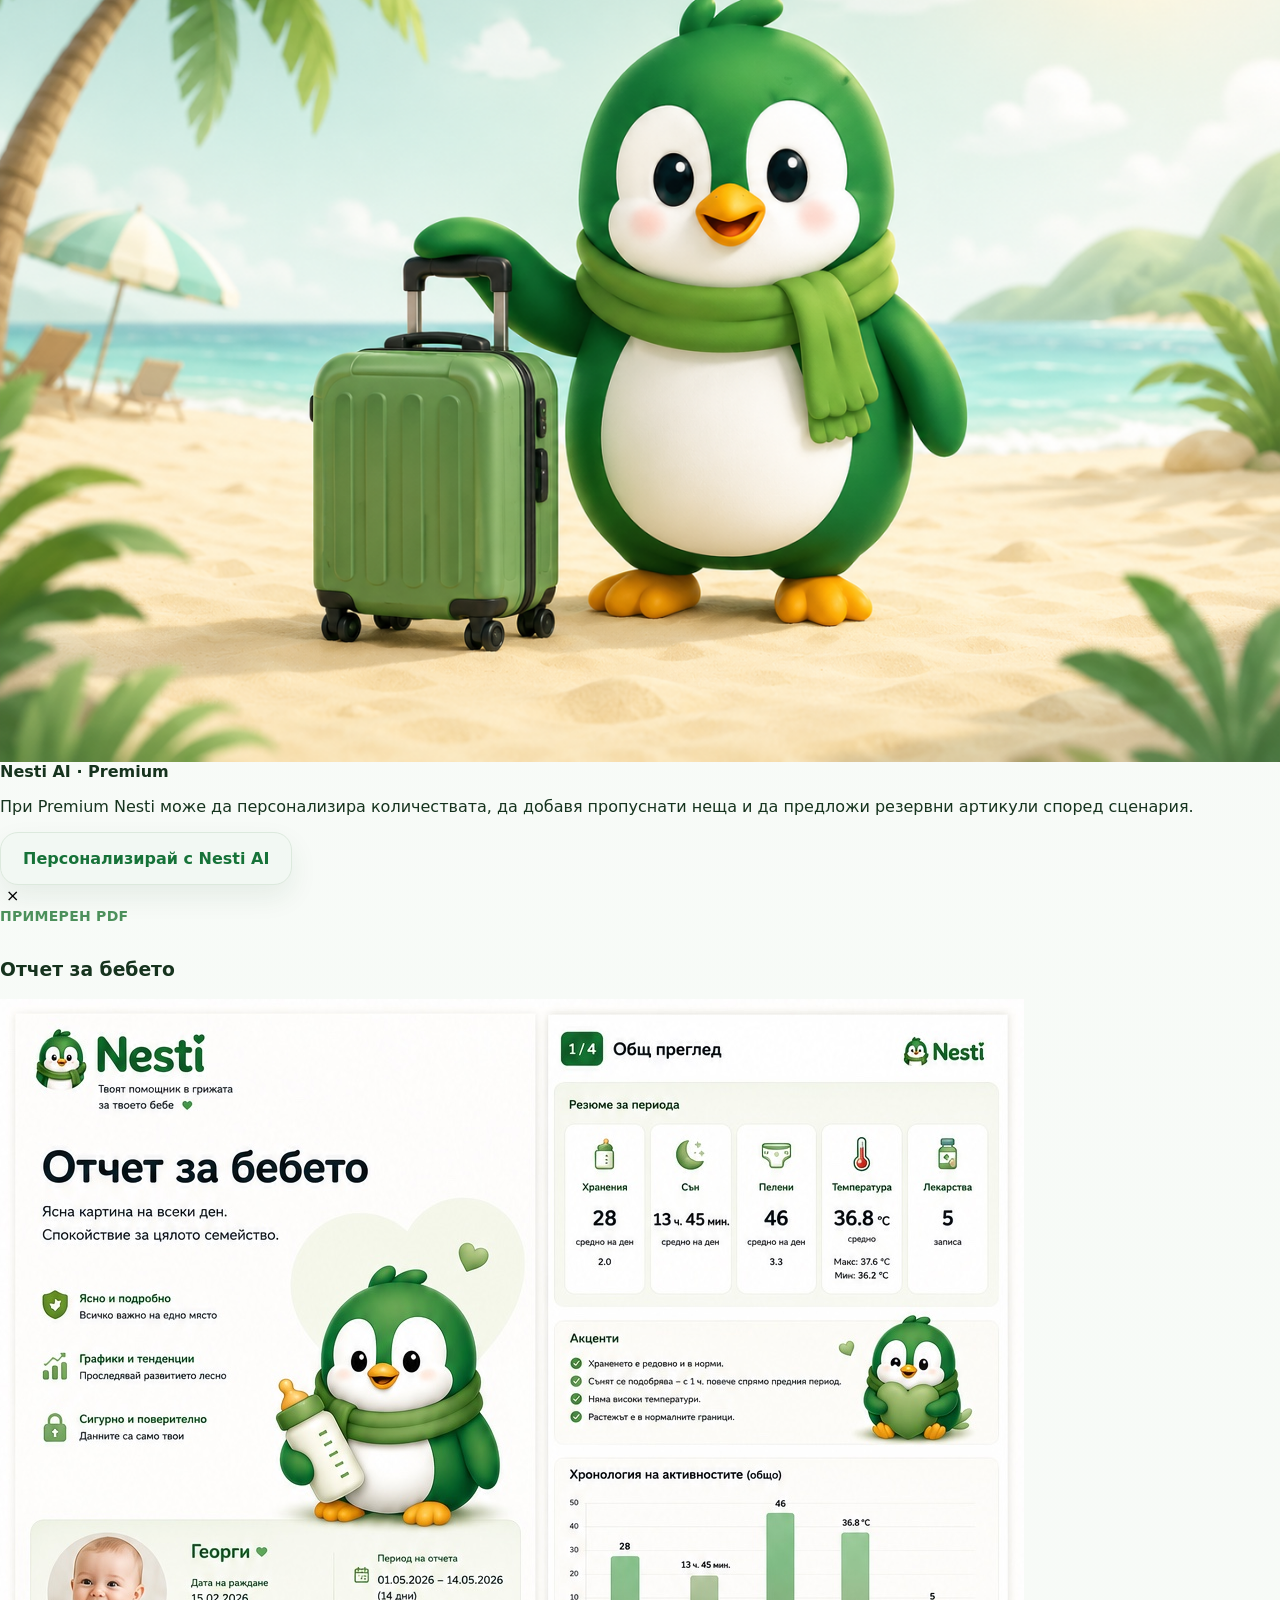
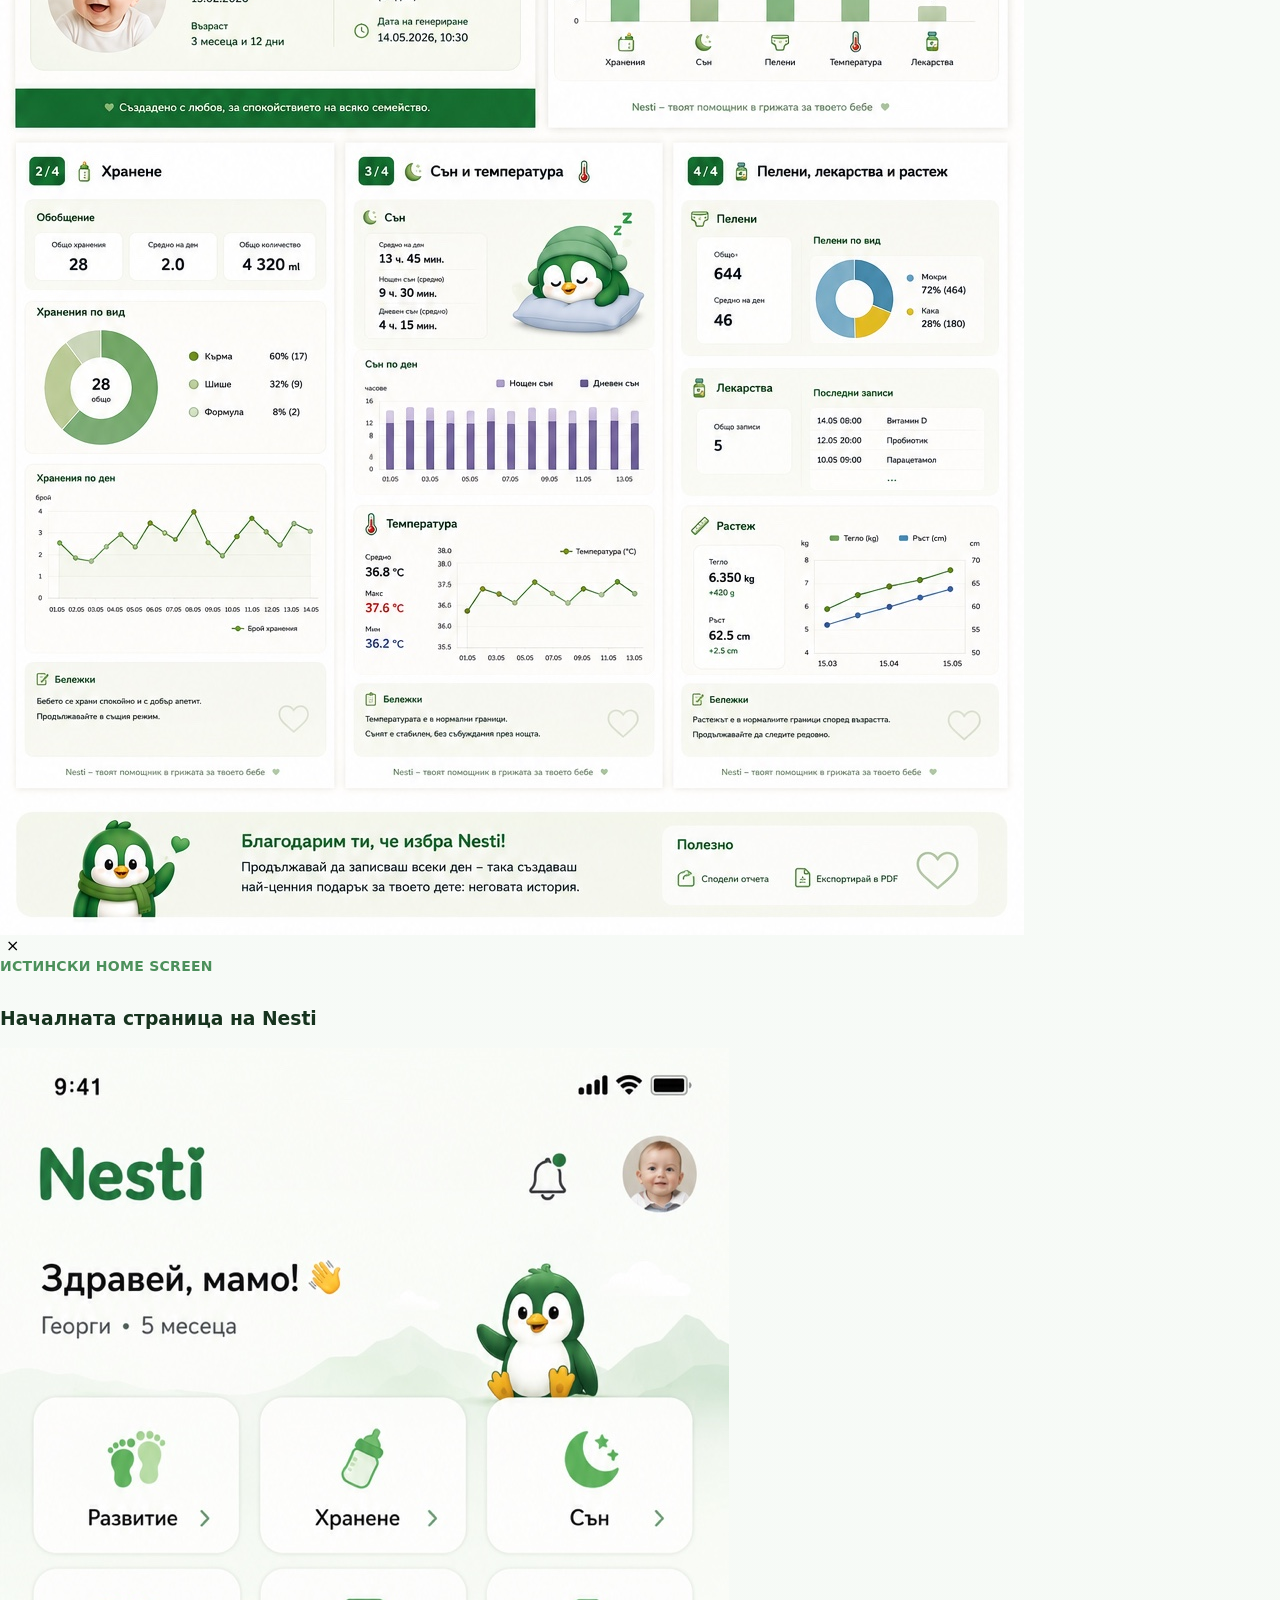
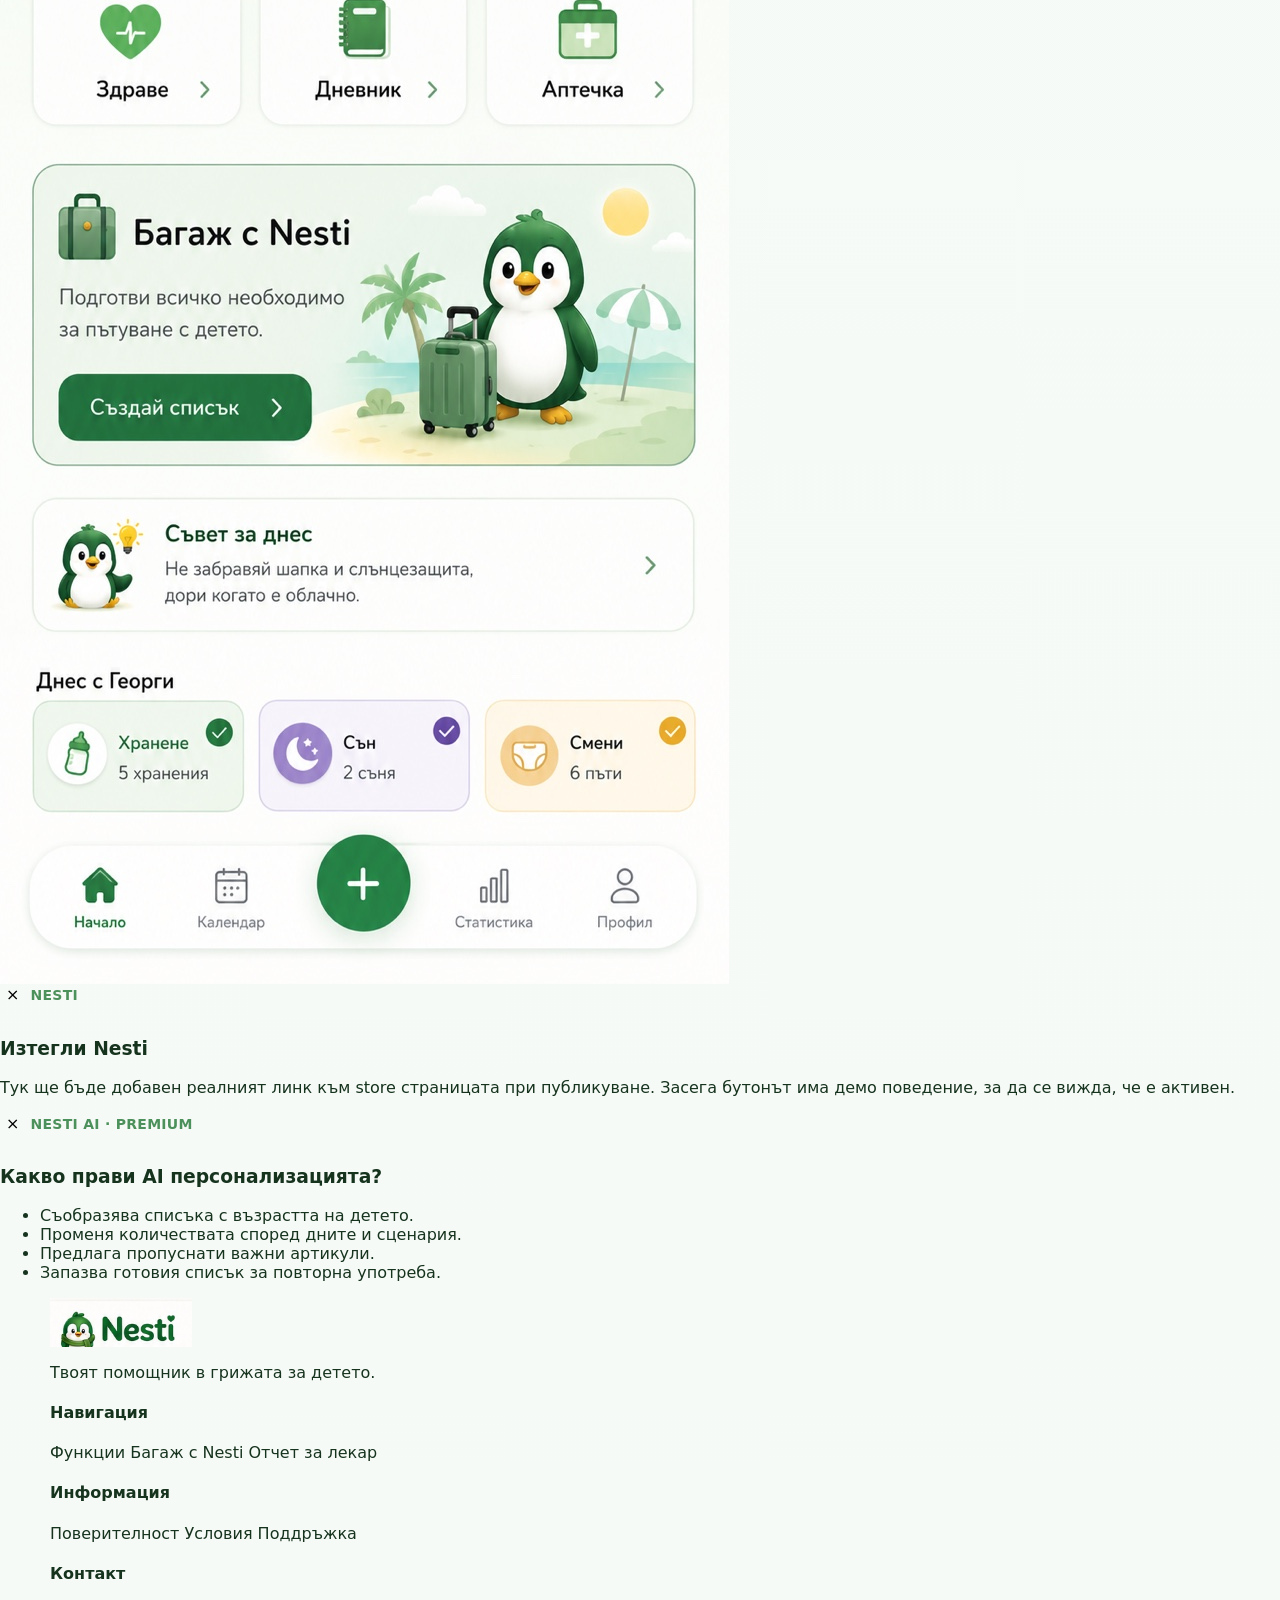
==== commit 697f2133: "Add files via upload" ====
--- a/index.html
+++ b/index.html
@@ -3,7 +3,7 @@
 <head>
   <meta charset="utf-8">
   <meta name="viewport" content="width=device-width,initial-scale=1,viewport-fit=cover">
-  <meta name="description" content="Nesti — дневник за бебето, периоди на промяна в развитието, Багаж с Nesti и примерен отчет за лекар.">
+  <meta name="description" content="Nesti — дневник за бебето, Багаж с Nesti и примерен отчет за лекар.">
   <title>Nesti v6 — Спокойствие и яснота за всеки родителски момент</title>
   <link rel="stylesheet" href="styles.css">
 </head>
@@ -85,35 +85,39 @@
     </div>
   </section>
 
-  <section class="development-periods" id="development-periods">
-    <div class="container development-periods-grid">
-      <div class="development-periods-copy">
+
+  <section class="development-highlight" id="development-periods">
+    <div class="container development-highlight-grid">
+      <div class="development-highlight-copy">
         <span class="eyebrow">Ново в Развитие</span>
-        <h2>Периоди на промяна — когато Nesti знае кога да ти подскаже.</h2>
-        <p>Nesti следи възрастта на детето и показва динамична карта само когато то наближава или е в ориентировъчен период, в който при някои бебета са възможни промени в съня, апетита и поведението.</p>
-        <div class="development-benefits">
-          <div><b>Не стои постоянно на Home</b><span>Картата се появява само около съответния възрастов прозорец.</span></div>
-          <div><b>Следи индивидуалния ритъм</b><span>При достатъчно записи Nesti може да забележи промяна спрямо обичайното за конкретното дете.</span></div>
-          <div><b>Без фалшиво точни „кризи“</b><span>Показва ориентировъчен период и ясно напомня кога не бива всичко да се отдава на „скок“.</span></div>
-        </div>
-      </div>
-
-      <div class="development-periods-demo" aria-label="Пример как изглежда динамичната карта за период на промяна">
-        <div class="mini-phone-context">
-          <div class="mini-home-top">
-            <img src="assets/references/locked-homepage.jpg" alt="Заключеният начален екран на Nesti" class="mini-home-shot">
-          </div>
-          <div class="period-card-demo">
-            <div class="period-card-topline">
-              <span class="period-pill">Възможен период на промяна</span>
-              <span class="period-time">появява се само когато е релевантно</span>
+        <h2>Периоди на промяна — точно когато има смисъл.</h2>
+        <p>Nesti следи възрастта на детето и показва тази карта само когато то наближава или се намира в ориентировъчен период на промяна.</p>
+        <div class="development-highlight-points">
+          <div><span class="development-dot">✓</span><span><b>Не стои постоянно на Home.</b> Извън тези периоди началният екран остава в заключения си вид.</span></div>
+          <div><span class="development-dot">✓</span><span><b>Следи индивидуалния ритъм.</b> При достатъчно записи Nesti сравнява последните дни с обичайния ритъм на детето.</span></div>
+          <div><span class="development-dot">✓</span><span><b>Без фалшиво точни „кризи“.</b> Показва ориентировъчен прозорец и ясно отделя тревожните признаци.</span></div>
+        </div>
+      </div>
+
+      <div class="development-phone" aria-label="Пример как динамичната карта се появява на началния екран">
+        <div class="development-phone-shell">
+          <div class="development-home-top">
+            <img src="assets/references/locked-homepage.jpg" alt="Заключеният начален екран на Nesti">
+          </div>
+          <div class="development-dynamic-card">
+            <div class="development-card-labels">
+              <span class="development-card-label">Възможен период на промяна</span>
+              <span class="development-card-time">наближава</span>
             </div>
-            <h3>Георги е във възраст, в която са възможни промени в съня и поведението.</h3>
-            <p>Nesti може да сравни последните записи с обичайния му ритъм и да ти подскаже какво да наблюдаваш.</p>
-            <button class="period-link interactive" type="button" id="openDevelopmentInfo">Виж какво може да се случва <span>›</span></button>
-          </div>
-          <p class="period-demo-note">Когато няма наближаващ или активен период, началният екран остава в оригиналния си заключен вид.</p>
-        </div>
+            <strong>Георги навлиза във възраст, в която са възможни промени в съня, апетита и поведението.</strong>
+            <span>Nesti ще следи обичайния му ритъм и ще ти подскаже при промяна.</span>
+            <button type="button" class="development-card-link">Виж какво може да се случва <span>›</span></button>
+          </div>
+          <div class="development-home-bottom">
+            <img src="assets/references/locked-homepage.jpg" alt="Продължение на заключения начален екран на Nesti">
+          </div>
+        </div>
+        <p class="development-phone-note">Картата се появява динамично. Извън релевантния възрастов прозорец Home остава непроменен.</p>
       </div>
     </div>
   </section>
@@ -223,22 +227,6 @@
   </section>
 </main>
 
-<div class="modal-backdrop" id="developmentModal" aria-hidden="true">
-  <div class="modal-card small-modal">
-    <button class="modal-close interactive" data-close="developmentModal">×</button>
-    <div class="modal-header">
-      <span class="eyebrow">Периоди на промяна</span>
-      <h3>Подсказка в точния момент, а не постоянна тревога.</h3>
-    </div>
-    <p>Nesti показва тази карта само когато детето наближава или е в подходящ възрастов прозорец. При достатъчно записи може да добави и наблюдение за промяна спрямо индивидуалния ритъм на детето.</p>
-    <ul class="plain-list">
-      <li>Ориентировъчни периоди, не точни „магически седмици“.</li>
-      <li>Промени в сън, хранене и поведение се показват като възможни, не гарантирани.</li>
-      <li>Тревожните признаци не се обясняват автоматично със „скок“.</li>
-    </ul>
-  </div>
-</div>
-
 <div class="modal-backdrop" id="packingModal" aria-hidden="true">
   <div class="modal-card wide-modal">
     <button class="modal-close interactive" data-close="packingModal">×</button>
--- a/styles.css
+++ b/styles.css
@@ -129,133 +129,53 @@
 .pages-badge{display:inline-flex;align-items:center;padding:12px 14px;background:var(--green-soft);color:var(--green-dark);font-weight:800;border-radius:16px;white-space:nowrap}
 
 
-.development-periods{padding:8px 0 44px}
-.development-periods-grid{display:grid;grid-template-columns:1fr 1fr;gap:26px;align-items:stretch}
-.development-periods-copy,.development-periods-demo{border-radius:34px;padding:30px;background:#fff;border:1px solid #e8f0e8;box-shadow:var(--shadow-soft)}
-.development-periods-copy h2{margin-bottom:14px}
-.development-periods-copy>p{font-size:18px;line-height:1.7;color:var(--muted);margin:0 0 22px}
-.development-benefits{display:grid;gap:12px}
-.development-benefits>div{padding:15px 16px;border-radius:18px;background:#f7fbf7;border:1px solid #e8f1e9;display:grid;gap:5px}
-.development-benefits b{font-size:17px;color:#27442f}
-.development-benefits span{color:var(--muted);line-height:1.5}
-.development-periods-demo{background:linear-gradient(180deg,#f8fcf8,#eef8ef)}
-.mini-phone-context{display:grid;gap:14px}
-.mini-home-top{height:210px;border-radius:24px;overflow:hidden;border:1px solid #e1ece2;background:#fff;position:relative}
-.mini-home-shot{width:100%;height:100%;object-fit:cover;object-position:top center;display:block}
-.period-card-demo{padding:20px;border-radius:24px;background:linear-gradient(135deg,#fffdf7,#f4f9ef);border:1px solid #dbe8c7;box-shadow:0 14px 30px rgba(66,103,50,.09)}
-.period-card-topline{display:flex;gap:8px;flex-wrap:wrap;align-items:center;margin-bottom:10px}
-.period-pill{display:inline-flex;padding:7px 10px;border-radius:999px;background:#5f9d5f;color:#fff;font-weight:800;font-size:12px;text-transform:uppercase;letter-spacing:.02em}
-.period-time{display:inline-flex;padding:7px 10px;border-radius:999px;background:#eef5e8;color:#597153;font-weight:700;font-size:12px}
-.period-card-demo h3{font-size:22px;line-height:1.35;margin:0 0 8px;color:#223b29}
-.period-card-demo p{margin:0 0 14px;color:#5f7163;line-height:1.55}
-.period-link{border:0;background:transparent;color:var(--green-dark);font-size:16px;font-weight:800;padding:0;display:inline-flex;align-items:center;gap:8px}
-.period-link span{font-size:24px;line-height:1}
-.period-demo-note{margin:0;color:#6b7e70;font-size:14px;line-height:1.5;text-align:center}
 
-.testimonial{padding:10px 0 44px}
-.testimonial-grid{display:grid;grid-template-columns:1.05fr .95fr;gap:26px;border-radius:34px;padding:28px;align-items:center}
-.testimonial-photo-wrap{background:linear-gradient(180deg,#eef7ee,#fbfdfb);border-radius:28px;padding:10px;border:1px solid #eef4ee}
-.testimonial-photo{width:100%;height:auto;object-fit:contain;border-radius:24px}
-.testimonial-copy blockquote{font-size:22px;line-height:1.7;color:#476051;border-left:4px solid #cae8d0;padding-left:18px;margin-bottom:18px}
-.stars{font-size:34px;letter-spacing:4px;color:#f1bb2e;margin-bottom:8px}
-.quote-author{color:#56705e;font-weight:700}
 
-.trust-strip{padding:4px 0 40px}
-.trust-grid{display:grid;grid-template-columns:repeat(4,1fr);gap:0;border-radius:32px;padding:20px;background:linear-gradient(180deg,#fbfdfb,#f5faf5)}
-.trust-grid article{padding:18px 18px;display:grid;gap:10px;align-content:start}
-.trust-grid article+article{border-left:1px solid #e7efe7}
-.trust-grid img{width:40px;height:40px}
-.trust-grid b{font-size:19px}
-.trust-grid span{color:var(--muted);line-height:1.6}
-
-.download-cta{padding:0 0 60px}
-.download-panel{
-  border-radius:36px;padding:32px;background:linear-gradient(135deg,#179040,#36a752 58%,#6bc872);
-  display:grid;grid-template-columns:1.05fr .95fr;gap:26px;color:#fff;overflow:hidden
+/* Development periods v6.2 — compact feature section */
+.development-highlight{padding:12px 0 38px}
+.development-highlight-grid{
+  display:grid;grid-template-columns:1.05fr .95fr;gap:28px;align-items:center;
+  padding:28px;border-radius:32px;background:linear-gradient(135deg,#fbfdfb,#f2f8f2);
+  border:1px solid #e3ece4;box-shadow:var(--shadow-soft)
 }
-.download-copy h2{color:#fff;margin-bottom:18px}
-.download-visual{display:flex;justify-content:center;align-items:flex-end}
-.download-visual img{max-height:340px;width:auto;filter:drop-shadow(0 22px 30px rgba(0,0,0,.12))}
-
-.site-footer{background:#fff;border-top:1px solid var(--line)}
-.footer-grid{display:grid;grid-template-columns:1.2fr .9fr .9fr .9fr;gap:22px;padding:36px 0 24px}
-.footer-brand{margin-bottom:12px}
-.site-footer h4{margin:0 0 14px;font-size:18px}
-.site-footer p,.site-footer a{color:#5a6f61;line-height:1.65}
-.site-footer a{display:block;margin-bottom:10px}
-.copy{text-align:center;padding:18px;color:#708576;border-top:1px solid #ecf2ec}
-
-.modal-backdrop{position:fixed;inset:0;background:rgba(17,28,19,.55);backdrop-filter:blur(5px);display:none;align-items:center;justify-content:center;padding:20px;z-index:120}
-.modal-backdrop.open{display:flex}
-.modal-card{position:relative;width:min(1100px,100%);max-height:min(92vh,100%);overflow:auto;background:#fff;border-radius:28px;padding:28px;box-shadow:0 30px 90px rgba(0,0,0,.22)}
-.modal-close{position:absolute;right:18px;top:18px;width:44px;height:44px;border-radius:14px;background:#f2f7f3;border:1px solid #e0ebe1;font-size:30px;line-height:1;color:#24402d}
-.modal-header h3{margin:0 0 18px;font-size:34px;line-height:1.1}
-.wide-modal{width:min(1180px,100%)}
-.small-modal{width:min(560px,100%)}
-.report-modal-card img{width:100%;height:auto;border-radius:20px;border:1px solid #ecf1ec}
-.scenario-tabs{display:flex;gap:10px;flex-wrap:wrap;margin-bottom:18px}
-.scenario-tab{padding:12px 16px;border-radius:14px;background:#f2f7f3;border:1px solid #e3ede4;color:#35513d;font-weight:700}
-.scenario-tab.active{background:var(--green-soft);border-color:#bee3c5;color:var(--green-dark)}
-.packing-modal-grid{display:grid;grid-template-columns:1fr .88fr;gap:24px}
-.progress-row{display:flex;justify-content:space-between;gap:16px;align-items:center;margin-bottom:12px}
-.progress{height:12px;background:#edf5ee;border-radius:999px;overflow:hidden;margin-bottom:16px}
-.progress span{display:block;height:100%;width:35%;background:linear-gradient(90deg,#21a34d,#5ac673);border-radius:999px}
-.check-groups{display:grid;gap:18px}
-.check-group{padding:18px;border-radius:20px;background:#f9fcf9;border:1px solid #e9f1ea}
-.check-group h4{margin:0 0 12px;font-size:20px}
-.check-group label{display:flex;align-items:center;gap:10px;padding:10px 0;color:#324c3b;border-bottom:1px solid #edf3ed}
-.check-group label:last-child{border-bottom:0}
-.check-group em{margin-left:auto;color:#68826f;font-style:normal}
-.packing-side-card{background:linear-gradient(180deg,#eef8ee,#fbfdfb);border:1px solid #edf3ee;border-radius:22px;padding:18px;display:grid;gap:16px;align-content:start}
-.packing-side-card img{width:100%;border-radius:20px}
-.side-note b{display:block;margin-bottom:6px;font-size:18px}
-.side-note p{font-size:16px;line-height:1.65;color:var(--muted);margin:0 0 14px}
-.plain-list{padding-left:18px;color:var(--muted);line-height:1.7}
-
-.interactive{transition:transform .24s ease, box-shadow .24s ease, background .24s ease, border-color .24s ease}
-.interactive:hover{transform:translateY(-3px);box-shadow:0 18px 34px rgba(28,77,41,.14)}
-.interactive:active{transform:translateY(0) scale(.98)}
-.primary-btn:hover{filter:brightness(1.03)}
-.store-btn:hover{transform:translateY(-3px) scale(1.01)}
-.module-card:hover,.screen-card:hover,.feature-panel:hover{border-color:#c6dcc9}
-.pulse{animation:pulse .35s ease}
-@keyframes pulse{0%{transform:scale(1)}50%{transform:scale(.97)}100%{transform:scale(1)}}
+.development-highlight-copy h2{font-size:clamp(30px,3.4vw,46px);line-height:1.08;margin:8px 0 14px;max-width:720px}
+.development-highlight-copy>p{font-size:18px;line-height:1.65;color:var(--muted);margin:0 0 18px;max-width:700px}
+.development-highlight-points{display:grid;gap:10px}
+.development-highlight-points>div{display:flex;gap:10px;align-items:flex-start;color:#405947;line-height:1.5;font-size:15px}
+.development-dot{flex:0 0 24px;width:24px;height:24px;border-radius:50%;display:grid;place-items:center;background:var(--green-soft);color:var(--green-dark);font-weight:900}
+.development-phone{display:grid;gap:10px;justify-items:center}
+.development-phone-shell{
+  width:min(100%,390px);height:610px;overflow:hidden;border-radius:34px;background:#fff;
+  border:8px solid #f7f7f1;box-shadow:0 22px 48px rgba(38,76,48,.16);position:relative
+}
+.development-home-top{height:305px;overflow:hidden;background:#fff}
+.development-home-top img{width:100%;height:auto;display:block;transform:translateY(0)}
+.development-dynamic-card{
+  margin:8px 12px 10px;padding:14px 15px;border-radius:20px;background:linear-gradient(135deg,#fffdf7,#f3f8ef);
+  border:1px solid #d8e6c7;box-shadow:0 8px 18px rgba(72,105,58,.08);display:grid;gap:7px;position:relative;z-index:2
+}
+.development-card-labels{display:flex;gap:7px;flex-wrap:wrap}
+.development-card-label,.development-card-time{display:inline-flex;align-items:center;padding:5px 8px;border-radius:999px;font-size:10px;font-weight:800}
+.development-card-label{background:#5d9e62;color:#fff;text-transform:uppercase;letter-spacing:.02em}
+.development-card-time{background:#edf4e8;color:#5b7255}
+.development-dynamic-card strong{font-size:14px;line-height:1.34;color:#23372a}
+.development-dynamic-card>span{font-size:12px;line-height:1.4;color:#617165}
+.development-card-link{border:0;background:transparent;padding:0;color:var(--green-dark);font-weight:800;text-align:left;font-size:12px;display:inline-flex;gap:5px;align-items:center}
+.development-card-link span{font-size:20px;line-height:1}
+.development-home-bottom{height:190px;overflow:hidden;background:#fff}
+.development-home-bottom img{width:100%;height:auto;display:block;transform:translateY(-505px)}
+.development-phone-note{margin:0;color:#718176;font-size:12px;line-height:1.45;text-align:center;max-width:390px}
 
 @media (max-width:1100px){
-  .desktop-nav,.header-cta{display:none}
-  .menu-btn{display:flex}
-  .hero-grid,.app-overview-grid,.development-periods-grid,.dual-grid,.testimonial-grid,.download-panel{grid-template-columns:1fr}
-  .hero-visual{min-height:540px}
-  .modules-grid{grid-template-columns:repeat(3,1fr)}
-  .app-shot-grid{grid-template-columns:1fr}
-  .trust-grid{grid-template-columns:repeat(2,1fr)}
-  .trust-grid article:nth-child(3),.trust-grid article:nth-child(4){border-top:1px solid #e7efe7}
-  .trust-grid article:nth-child(3){border-left:0}
-  .footer-grid{grid-template-columns:1fr 1fr}
+  .development-highlight-grid{grid-template-columns:1fr}
 }
-
 @media (max-width:760px){
-  .container{width:min(100% - 20px, 1180px)}
-  .hero{padding-top:28px}
-  .brand{font-size:22px}
-  .brand-logo-img{width:124px}
-  .hero-copy h1{font-size:40px}
-  .hero-copy p{font-size:18px}
-  .hero-visual{min-height:auto;display:grid;gap:14px}
-  .hero-family-wrap{position:relative;inset:auto;height:auto}
-  .hero-family{aspect-ratio:16/10;object-fit:cover}
-  .phone-card{position:relative;right:auto;top:auto;width:70%;margin-left:auto;transform:rotate(4deg)}
-  .modules-grid{grid-template-columns:repeat(2,1fr)}
-  .app-copy,.screen-card,.development-periods-copy,.development-periods-demo,.feature-panel,.testimonial-grid,.download-panel{padding:22px}
-  .panel-visual{min-height:220px}
-  .doctor-headline-row{flex-direction:column}
-  .trust-grid{grid-template-columns:1fr;padding:14px}
-  .trust-grid article+article{border-left:0;border-top:1px solid #e7efe7}
-  .modal-card{padding:20px}
-  .packing-modal-grid{grid-template-columns:1fr}
-  .store-btn{width:100%;justify-content:flex-start}
-  .store-btn b{font-size:24px}
-  .footer-grid{grid-template-columns:1fr}
+  .development-highlight{padding:8px 0 28px}
+  .development-highlight-grid{padding:20px;gap:20px;border-radius:26px}
+  .development-highlight-copy h2{font-size:30px}
+  .development-highlight-copy>p{font-size:16px}
+  .development-phone-shell{height:560px;width:min(100%,350px)}
+  .development-home-top{height:275px}
+  .development-home-bottom{height:170px}
+  .development-home-bottom img{transform:translateY(-455px)}
 }
-
-@media (max-width:760px){.mini-home-top{height:170px}.period-card-demo h3{font-size:19px}}
